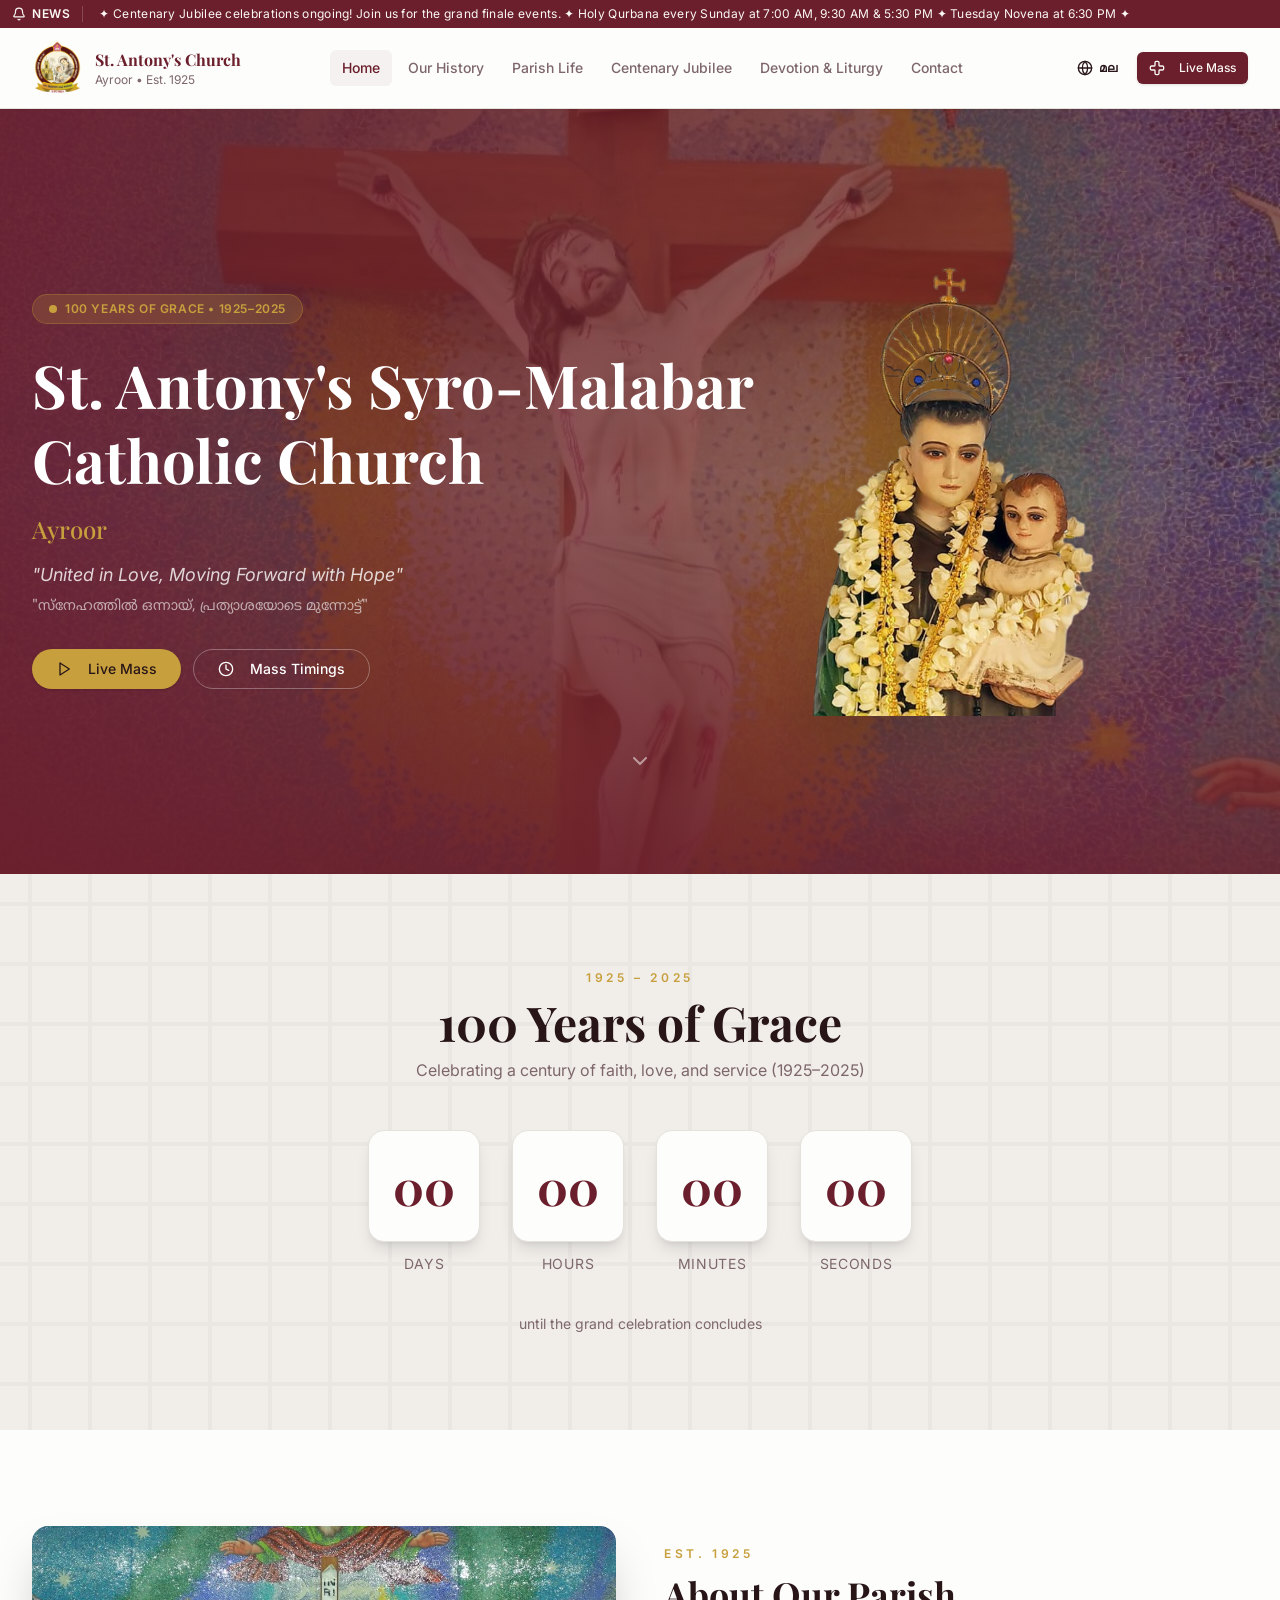
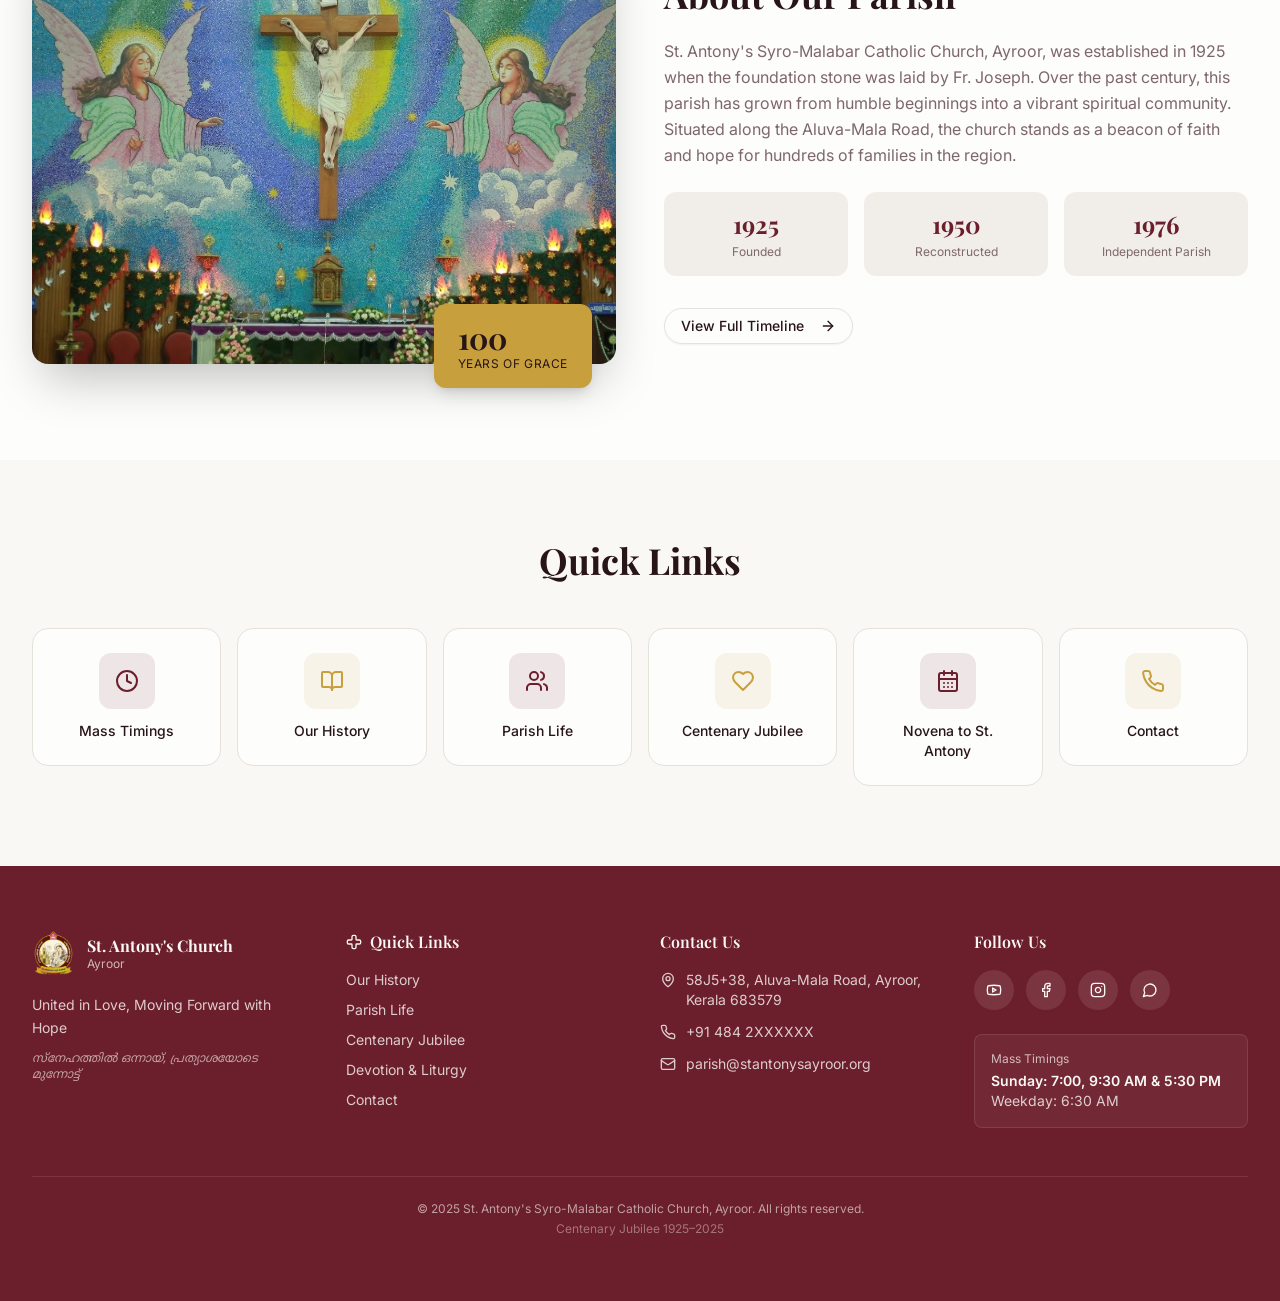
==== index.html @ 8bec9aff "Wrap hero heading as two lines with fluid sizing Forces "St. Antony's Syro-Malabar" / "Catholic Chur" ====
<!DOCTYPE html>
<html lang="en">
<head>
<meta charset="UTF-8">
<meta name="viewport" content="width=device-width, initial-scale=1.0">
<title>Home | St. Antony's Church Ayroor</title>
<meta name="description" content="St. Antony's Syro-Malabar Catholic Church, Ayroor — Celebrating 100 Years of Grace, 1925-2025.">
<link rel="icon" type="image/png" href="assets/images/logo.png">
<link rel="stylesheet" href="assets/site.css">
</head>
<body class="min-h-screen flex flex-col">
<div class="bg-primary text-primary-foreground py-1.5 overflow-hidden relative"><div class="flex items-center"><div class="flex-shrink-0 px-3 flex items-center gap-1.5 border-r border-primary-foreground/20 z-10 bg-primary"><svg xmlns="http://www.w3.org/2000/svg" width="24" height="24" viewBox="0 0 24 24" fill="none" stroke="currentColor" stroke-width="2" stroke-linecap="round" stroke-linejoin="round" class="lucide lucide-bell w-3.5 h-3.5"><path d="M10.268 21a2 2 0 0 0 3.464 0"></path><path d="M3.262 15.326A1 1 0 0 0 4 17h16a1 1 0 0 0 .74-1.673C19.41 13.956 18 12.499 18 8A6 6 0 0 0 6 8c0 4.499-1.411 5.956-2.738 7.326"></path></svg><span class="text-xs font-body font-semibold uppercase tracking-wider hidden sm:inline">News</span></div><div class="overflow-hidden flex-1"><p class="animate-ticker whitespace-nowrap text-xs font-body tracking-wide pl-4">&#10022; Centenary Jubilee celebrations ongoing! Join us for the grand finale events. &#10022; Holy Qurbana every Sunday at 7:00 AM, 9:30 AM &amp; 5:30 PM &#10022; Tuesday Novena at 6:30 PM &#10022;</p></div></div></div><nav class="bg-card/95 backdrop-blur-md shadow-sm sticky top-0 z-50 border-b border-border"><div class="max-w-7xl mx-auto px-4 sm:px-6 lg:px-8"><div class="flex items-center justify-between h-16 md:h-20"><a class="flex items-center gap-3 flex-shrink-0" href="index.html"><img src="assets/images/logo.png" alt="Church Logo" class="h-10 md:h-14 w-auto"><div class="hidden sm:block"><p class="font-heading text-sm md:text-base font-bold text-primary leading-tight">St. Antony's Church</p><p class="text-[10px] md:text-xs text-muted-foreground font-body">Ayroor &bull; Est. 1925</p></div></a><div class="hidden lg:flex items-center gap-1"><a class="px-3 py-2 text-sm font-body font-medium rounded-md transition-colors text-primary bg-primary/5" href="index.html">Home</a><a class="px-3 py-2 text-sm font-body font-medium rounded-md transition-colors text-muted-foreground hover:text-primary hover:bg-primary/5" href="history.html">Our History</a><a class="px-3 py-2 text-sm font-body font-medium rounded-md transition-colors text-muted-foreground hover:text-primary hover:bg-primary/5" href="parish-life.html">Parish Life</a><a class="px-3 py-2 text-sm font-body font-medium rounded-md transition-colors text-muted-foreground hover:text-primary hover:bg-primary/5" href="jubilee.html">Centenary Jubilee</a><a class="px-3 py-2 text-sm font-body font-medium rounded-md transition-colors text-muted-foreground hover:text-primary hover:bg-primary/5" href="devotion.html">Devotion &amp; Liturgy</a><a class="px-3 py-2 text-sm font-body font-medium rounded-md transition-colors text-muted-foreground hover:text-primary hover:bg-primary/5" href="contact.html">Contact</a></div><div class="flex items-center gap-2"><button onclick="toggleLanguage(this)" class="inline-flex items-center justify-center whitespace-nowrap transition-colors focus-visible:outline-none focus-visible:ring-1 focus-visible:ring-ring disabled:pointer-events-none disabled:opacity-50 [&_svg]:pointer-events-none [&_svg]:size-4 [&_svg]:shrink-0 hover:bg-accent hover:text-accent-foreground h-8 rounded-md px-3 text-xs font-body font-semibold gap-1.5"><svg xmlns="http://www.w3.org/2000/svg" width="24" height="24" viewBox="0 0 24 24" fill="none" stroke="currentColor" stroke-width="2" stroke-linecap="round" stroke-linejoin="round" class="lucide lucide-globe w-4 h-4"><circle cx="12" cy="12" r="10"></circle><path d="M12 2a14.5 14.5 0 0 0 0 20 14.5 14.5 0 0 0 0-20"></path><path d="M2 12h20"></path></svg>മല</button><a class="items-center justify-center gap-2 whitespace-nowrap font-medium transition-colors focus-visible:outline-none focus-visible:ring-1 focus-visible:ring-ring disabled:pointer-events-none disabled:opacity-50 [&_svg]:pointer-events-none [&_svg]:size-4 [&_svg]:shrink-0 text-primary-foreground shadow h-8 rounded-md px-3 hidden md:flex font-body text-xs bg-primary hover:bg-primary/90" href="devotion.html"><svg xmlns="http://www.w3.org/2000/svg" width="24" height="24" viewBox="0 0 24 24" fill="none" stroke="currentColor" stroke-width="2" stroke-linecap="round" stroke-linejoin="round" class="lucide lucide-cross w-3.5 h-3.5 mr-1.5"><path d="M4 9a2 2 0 0 0-2 2v2a2 2 0 0 0 2 2h4a1 1 0 0 1 1 1v4a2 2 0 0 0 2 2h2a2 2 0 0 0 2-2v-4a1 1 0 0 1 1-1h4a2 2 0 0 0 2-2v-2a2 2 0 0 0-2-2h-4a1 1 0 0 1-1-1V4a2 2 0 0 0-2-2h-2a2 2 0 0 0-2 2v4a1 1 0 0 1-1 1z"></path></svg>Live Mass</a><button onclick="toggleMobileMenu()" class="lg:hidden p-2 text-foreground"><svg xmlns="http://www.w3.org/2000/svg" width="24" height="24" viewBox="0 0 24 24" fill="none" stroke="currentColor" stroke-width="2" stroke-linecap="round" stroke-linejoin="round" class="lucide lucide-menu w-5 h-5"><line x1="4" x2="20" y1="12" y2="12"></line><line x1="4" x2="20" y1="6" y2="6"></line><line x1="4" x2="20" y1="18" y2="18"></line></svg></button></div></div><div id="mobile-menu" class="hidden lg:hidden pb-4"><a class="block px-4 py-3 text-sm font-body font-medium rounded-md text-primary bg-primary/5" href="index.html">Home</a><a class="block px-4 py-3 text-sm font-body font-medium rounded-md text-muted-foreground hover:text-primary hover:bg-primary/5" href="history.html">Our History</a><a class="block px-4 py-3 text-sm font-body font-medium rounded-md text-muted-foreground hover:text-primary hover:bg-primary/5" href="parish-life.html">Parish Life</a><a class="block px-4 py-3 text-sm font-body font-medium rounded-md text-muted-foreground hover:text-primary hover:bg-primary/5" href="jubilee.html">Centenary Jubilee</a><a class="block px-4 py-3 text-sm font-body font-medium rounded-md text-muted-foreground hover:text-primary hover:bg-primary/5" href="devotion.html">Devotion & Liturgy</a><a class="block px-4 py-3 text-sm font-body font-medium rounded-md text-muted-foreground hover:text-primary hover:bg-primary/5" href="contact.html">Contact</a></div></div></nav>
<main class="flex-1">
<div><section class="relative min-h-[85vh] flex items-center overflow-hidden"><div class="absolute inset-0"><img src="assets/images/hero-church.jpg" alt="St. Antony's Church, Ayroor" class="w-full h-full object-cover"><div class="absolute inset-0 bg-gradient-to-r from-primary/90 via-primary/70 to-primary/40"></div><div class="absolute inset-0 bg-gradient-to-t from-primary/80 via-transparent to-primary/30"></div></div><div class="relative z-10 max-w-7xl mx-auto px-4 sm:px-6 lg:px-8 py-20 w-full"><div class="grid grid-cols-1 lg:grid-cols-2 gap-10 items-center"><div><div class="inline-flex items-center gap-2 bg-secondary/20 backdrop-blur-sm border border-secondary/30 rounded-full px-4 py-1.5 mb-6"><span class="w-2 h-2 bg-secondary rounded-full animate-pulse"></span><span class="text-xs font-body font-semibold text-secondary tracking-wider uppercase">100 Years of Grace &bull; 1925&ndash;2025</span></div><h1 class="font-heading font-bold text-white leading-tight mb-4" style="font-size: clamp(1.5rem, 1rem + 3.4vw, 3.75rem);"><span class="block whitespace-nowrap">St. Antony's Syro-Malabar</span><span class="block">Catholic Church</span></h1><p class="font-heading text-xl sm:text-2xl text-secondary font-medium mb-2">Ayroor</p><p class="font-body text-white/80 text-lg italic mt-4 mb-2">"United in Love, Moving Forward with Hope"</p><p class="font-malayalam text-white/60 text-sm mb-8">"സ്നേഹത്തിൽ ഒന്നായ്, പ്രത്യാശയോടെ മുന്നോട്ട്"</p><div class="flex flex-wrap gap-3"><a class="inline-flex items-center justify-center gap-2 whitespace-nowrap text-sm font-medium transition-colors focus-visible:outline-none focus-visible:ring-1 focus-visible:ring-ring disabled:pointer-events-none disabled:opacity-50 [&_svg]:pointer-events-none [&_svg]:size-4 [&_svg]:shrink-0 shadow h-10 font-body bg-secondary text-secondary-foreground hover:bg-secondary/90 rounded-full px-6" href="devotion.html"><svg xmlns="http://www.w3.org/2000/svg" width="24" height="24" viewBox="0 0 24 24" fill="none" stroke="currentColor" stroke-width="2" stroke-linecap="round" stroke-linejoin="round" class="lucide lucide-play w-4 h-4 mr-2"><polygon points="6 3 20 12 6 21 6 3"></polygon></svg>Live Mass</a><a class="inline-flex items-center justify-center gap-2 whitespace-nowrap text-sm font-medium transition-colors focus-visible:outline-none focus-visible:ring-1 focus-visible:ring-ring disabled:pointer-events-none disabled:opacity-50 [&_svg]:pointer-events-none [&_svg]:size-4 [&_svg]:shrink-0 border bg-transparent shadow-sm hover:text-accent-foreground h-10 font-body border-white/30 text-white hover:bg-white/10 rounded-full px-6" href="devotion.html"><svg xmlns="http://www.w3.org/2000/svg" width="24" height="24" viewBox="0 0 24 24" fill="none" stroke="currentColor" stroke-width="2" stroke-linecap="round" stroke-linejoin="round" class="lucide lucide-clock w-4 h-4 mr-2"><circle cx="12" cy="12" r="10"></circle><polyline points="12 6 12 12 16 14"></polyline></svg>Mass Timings</a></div></div><div class="hidden lg:flex justify-center"><div class="relative"><div class="absolute inset-0 bg-gradient-to-t from-secondary/20 to-transparent rounded-full blur-3xl scale-110"></div><img src="assets/images/st-antony.png" alt="St. Antony of Padua" class="relative h-[450px] w-auto object-contain drop-shadow-2xl"></div></div></div><button onclick="scrollToNextSection()" class="absolute bottom-6 left-1/2 -translate-x-1/2 z-10 animate-bounce"><svg xmlns="http://www.w3.org/2000/svg" width="24" height="24" viewBox="0 0 24 24" fill="none" stroke="currentColor" stroke-width="2" stroke-linecap="round" stroke-linejoin="round" class="lucide lucide-chevron-down w-6 h-6 text-white/50"><path d="m6 9 6 6 6-6"></path></svg></button></div></section><section class="py-16 md:py-24 bg-muted relative overflow-hidden"><div class="absolute inset-0 opacity-[0.03]" style="background-image: url(&quot;data:image/svg+xml,%3Csvg width=\'60\' height=\'60\' viewBox=\'0 0 60 60\' xmlns=\'http://www.w3.org/2000/svg\'%3E%3Cpath d=\'M28 0h4v60h-4zM0 28h60v4H0z\' fill=\'%23000\' fill-opacity=\'1\'/%3E%3C/svg%3E&quot;); background-size: 60px 60px;"></div><div class="max-w-7xl mx-auto px-4 sm:px-6 lg:px-8 relative z-10 text-center"><div><p class="font-body text-xs tracking-[0.3em] uppercase text-secondary font-semibold mb-3">1925 &ndash; 2025</p><h2 class="font-heading text-3xl md:text-5xl font-bold text-foreground mb-3">100 Years of Grace</h2><p class="font-body text-muted-foreground max-w-xl mx-auto mb-12">Celebrating a century of faith, love, and service (1925&ndash;2025)</p></div><div class="flex justify-center gap-4 md:gap-8"><div class="text-center"><div class="w-20 h-20 md:w-28 md:h-28 bg-card rounded-2xl shadow-lg border border-border flex items-center justify-center mb-3"><span id="cd-days" class="font-heading text-3xl md:text-5xl font-bold text-primary">00</span></div><p class="font-body text-xs md:text-sm text-muted-foreground uppercase tracking-wider">Days</p></div><div class="text-center"><div class="w-20 h-20 md:w-28 md:h-28 bg-card rounded-2xl shadow-lg border border-border flex items-center justify-center mb-3"><span id="cd-hours" class="font-heading text-3xl md:text-5xl font-bold text-primary">00</span></div><p class="font-body text-xs md:text-sm text-muted-foreground uppercase tracking-wider">Hours</p></div><div class="text-center"><div class="w-20 h-20 md:w-28 md:h-28 bg-card rounded-2xl shadow-lg border border-border flex items-center justify-center mb-3"><span id="cd-mins" class="font-heading text-3xl md:text-5xl font-bold text-primary">00</span></div><p class="font-body text-xs md:text-sm text-muted-foreground uppercase tracking-wider">Minutes</p></div><div class="text-center"><div class="w-20 h-20 md:w-28 md:h-28 bg-card rounded-2xl shadow-lg border border-border flex items-center justify-center mb-3"><span id="cd-secs" class="font-heading text-3xl md:text-5xl font-bold text-primary">00</span></div><p class="font-body text-xs md:text-sm text-muted-foreground uppercase tracking-wider">Seconds</p></div></div><p class="font-body text-sm text-muted-foreground mt-10">until the grand celebration concludes</p></div></section><section class="py-16 md:py-24 bg-card"><div class="max-w-7xl mx-auto px-4 sm:px-6 lg:px-8"><div class="grid grid-cols-1 lg:grid-cols-2 gap-12 items-center"><div class="relative"><div class="aspect-[4/3] rounded-2xl overflow-hidden shadow-2xl"><img src="assets/images/altar.jpg" alt="The Altar at St. Antony's Church" class="w-full h-full object-cover"></div><div class="absolute -bottom-6 -right-4 md:right-6 bg-secondary text-secondary-foreground px-6 py-4 rounded-xl shadow-lg"><p class="font-heading text-3xl font-bold">100</p><p class="font-body text-xs uppercase tracking-wider">Years of Grace</p></div></div><div><p class="font-body text-xs tracking-[0.3em] uppercase text-secondary font-semibold mb-3">Est. 1925</p><h2 class="font-heading text-3xl md:text-4xl font-bold text-foreground mb-6">About Our Parish</h2><p class="font-body text-muted-foreground leading-relaxed mb-6">St. Antony's Syro-Malabar Catholic Church, Ayroor, was established in 1925 when the foundation stone was laid by Fr. Joseph. Over the past century, this parish has grown from humble beginnings into a vibrant spiritual community. Situated along the Aluva-Mala Road, the church stands as a beacon of faith and hope for hundreds of families in the region.</p><div class="grid grid-cols-3 gap-4 mb-8"><div class="text-center p-4 bg-muted rounded-xl"><p class="font-heading text-2xl font-bold text-primary">1925</p><p class="font-body text-xs text-muted-foreground mt-1">Founded</p></div><div class="text-center p-4 bg-muted rounded-xl"><p class="font-heading text-2xl font-bold text-primary">1950</p><p class="font-body text-xs text-muted-foreground mt-1">Reconstructed</p></div><div class="text-center p-4 bg-muted rounded-xl"><p class="font-heading text-2xl font-bold text-primary">1976</p><p class="font-body text-xs text-muted-foreground mt-1">Independent Parish</p></div></div><a class="inline-flex items-center justify-center gap-2 whitespace-nowrap text-sm font-medium transition-colors focus-visible:outline-none focus-visible:ring-1 focus-visible:ring-ring disabled:pointer-events-none disabled:opacity-50 [&_svg]:pointer-events-none [&_svg]:size-4 [&_svg]:shrink-0 border border-input bg-transparent shadow-sm hover:bg-accent hover:text-accent-foreground h-9 px-4 py-2 font-body rounded-full" href="history.html">View Full Timeline<svg xmlns="http://www.w3.org/2000/svg" width="24" height="24" viewBox="0 0 24 24" fill="none" stroke="currentColor" stroke-width="2" stroke-linecap="round" stroke-linejoin="round" class="lucide lucide-arrow-right w-4 h-4 ml-2"><path d="M5 12h14"></path><path d="m12 5 7 7-7 7"></path></svg></a></div></div></div></section><section class="py-16 md:py-20 bg-background"><div class="max-w-7xl mx-auto px-4 sm:px-6 lg:px-8"><div class="text-center mb-12"><h2 class="font-heading text-3xl md:text-4xl font-bold text-foreground">Quick Links</h2></div><div class="grid grid-cols-2 md:grid-cols-3 lg:grid-cols-6 gap-4"><div><a class="flex flex-col items-center gap-3 p-6 bg-card rounded-2xl border border-border hover:shadow-lg hover:border-secondary/30 transition-all duration-300 group" href="devotion.html"><div class="w-14 h-14 rounded-xl bg-primary/10 text-primary flex items-center justify-center group-hover:scale-110 transition-transform"><svg xmlns="http://www.w3.org/2000/svg" width="24" height="24" viewBox="0 0 24 24" fill="none" stroke="currentColor" stroke-width="2" stroke-linecap="round" stroke-linejoin="round" class="lucide lucide-clock w-6 h-6"><circle cx="12" cy="12" r="10"></circle><polyline points="12 6 12 12 16 14"></polyline></svg></div><p class="font-body text-sm font-medium text-foreground text-center">Mass Timings</p></a></div><div><a class="flex flex-col items-center gap-3 p-6 bg-card rounded-2xl border border-border hover:shadow-lg hover:border-secondary/30 transition-all duration-300 group" href="history.html"><div class="w-14 h-14 rounded-xl bg-secondary/10 text-secondary flex items-center justify-center group-hover:scale-110 transition-transform"><svg xmlns="http://www.w3.org/2000/svg" width="24" height="24" viewBox="0 0 24 24" fill="none" stroke="currentColor" stroke-width="2" stroke-linecap="round" stroke-linejoin="round" class="lucide lucide-book-open w-6 h-6"><path d="M12 7v14"></path><path d="M3 18a1 1 0 0 1-1-1V4a1 1 0 0 1 1-1h5a4 4 0 0 1 4 4 4 4 0 0 1 4-4h5a1 1 0 0 1 1 1v13a1 1 0 0 1-1 1h-6a3 3 0 0 0-3 3 3 3 0 0 0-3-3z"></path></svg></div><p class="font-body text-sm font-medium text-foreground text-center">Our History</p></a></div><div><a class="flex flex-col items-center gap-3 p-6 bg-card rounded-2xl border border-border hover:shadow-lg hover:border-secondary/30 transition-all duration-300 group" href="parish-life.html"><div class="w-14 h-14 rounded-xl bg-primary/10 text-primary flex items-center justify-center group-hover:scale-110 transition-transform"><svg xmlns="http://www.w3.org/2000/svg" width="24" height="24" viewBox="0 0 24 24" fill="none" stroke="currentColor" stroke-width="2" stroke-linecap="round" stroke-linejoin="round" class="lucide lucide-users w-6 h-6"><path d="M16 21v-2a4 4 0 0 0-4-4H6a4 4 0 0 0-4 4v2"></path><circle cx="9" cy="7" r="4"></circle><path d="M22 21v-2a4 4 0 0 0-3-3.87"></path><path d="M16 3.13a4 4 0 0 1 0 7.75"></path></svg></div><p class="font-body text-sm font-medium text-foreground text-center">Parish Life</p></a></div><div><a class="flex flex-col items-center gap-3 p-6 bg-card rounded-2xl border border-border hover:shadow-lg hover:border-secondary/30 transition-all duration-300 group" href="jubilee.html"><div class="w-14 h-14 rounded-xl bg-secondary/10 text-secondary flex items-center justify-center group-hover:scale-110 transition-transform"><svg xmlns="http://www.w3.org/2000/svg" width="24" height="24" viewBox="0 0 24 24" fill="none" stroke="currentColor" stroke-width="2" stroke-linecap="round" stroke-linejoin="round" class="lucide lucide-heart w-6 h-6"><path d="M19 14c1.49-1.46 3-3.21 3-5.5A5.5 5.5 0 0 0 16.5 3c-1.76 0-3 .5-4.5 2-1.5-1.5-2.74-2-4.5-2A5.5 5.5 0 0 0 2 8.5c0 2.3 1.5 4.05 3 5.5l7 7Z"></path></svg></div><p class="font-body text-sm font-medium text-foreground text-center">Centenary Jubilee</p></a></div><div><a class="flex flex-col items-center gap-3 p-6 bg-card rounded-2xl border border-border hover:shadow-lg hover:border-secondary/30 transition-all duration-300 group" href="devotion.html"><div class="w-14 h-14 rounded-xl bg-primary/10 text-primary flex items-center justify-center group-hover:scale-110 transition-transform"><svg xmlns="http://www.w3.org/2000/svg" width="24" height="24" viewBox="0 0 24 24" fill="none" stroke="currentColor" stroke-width="2" stroke-linecap="round" stroke-linejoin="round" class="lucide lucide-calendar-days w-6 h-6"><path d="M8 2v4"></path><path d="M16 2v4"></path><rect width="18" height="18" x="3" y="4" rx="2"></rect><path d="M3 10h18"></path><path d="M8 14h.01"></path><path d="M12 14h.01"></path><path d="M16 14h.01"></path><path d="M8 18h.01"></path><path d="M12 18h.01"></path><path d="M16 18h.01"></path></svg></div><p class="font-body text-sm font-medium text-foreground text-center">Novena to St. Antony</p></a></div><div><a class="flex flex-col items-center gap-3 p-6 bg-card rounded-2xl border border-border hover:shadow-lg hover:border-secondary/30 transition-all duration-300 group" href="contact.html"><div class="w-14 h-14 rounded-xl bg-secondary/10 text-secondary flex items-center justify-center group-hover:scale-110 transition-transform"><svg xmlns="http://www.w3.org/2000/svg" width="24" height="24" viewBox="0 0 24 24" fill="none" stroke="currentColor" stroke-width="2" stroke-linecap="round" stroke-linejoin="round" class="lucide lucide-phone w-6 h-6"><path d="M22 16.92v3a2 2 0 0 1-2.18 2 19.79 19.79 0 0 1-8.63-3.07 19.5 19.5 0 0 1-6-6 19.79 19.79 0 0 1-3.07-8.67A2 2 0 0 1 4.11 2h3a2 2 0 0 1 2 1.72 12.84 12.84 0 0 0 .7 2.81 2 2 0 0 1-.45 2.11L8.09 9.91a16 16 0 0 0 6 6l1.27-1.27a2 2 0 0 1 2.11-.45 12.84 12.84 0 0 0 2.81.7A2 2 0 0 1 22 16.92z"></path></svg></div><p class="font-body text-sm font-medium text-foreground text-center">Contact</p></a></div></div></div></section></div>
</main>
<footer class="bg-primary text-primary-foreground"><div class="max-w-7xl mx-auto px-4 sm:px-6 lg:px-8 py-12 md:py-16"><div class="grid grid-cols-1 md:grid-cols-2 lg:grid-cols-4 gap-10"><div class="lg:col-span-1"><div class="flex items-center gap-3 mb-4"><img src="assets/images/logo.png" alt="Church Logo" class="h-12 w-auto brightness-100"><div><p class="font-heading text-base font-bold leading-tight">St. Antony's Church</p><p class="text-xs opacity-70 font-body">Ayroor</p></div></div><p class="text-sm opacity-80 font-body leading-relaxed">United in Love, Moving Forward with Hope</p><p class="text-xs opacity-60 font-body mt-3 italic font-malayalam">സ്നേഹത്തിൽ ഒന്നായ്, പ്രത്യാശയോടെ മുന്നോട്ട്</p></div><div><h3 class="font-heading text-base font-semibold mb-4 flex items-center gap-2"><svg xmlns="http://www.w3.org/2000/svg" width="24" height="24" viewBox="0 0 24 24" fill="none" stroke="currentColor" stroke-width="2" stroke-linecap="round" stroke-linejoin="round" class="lucide lucide-cross w-4 h-4"><path d="M4 9a2 2 0 0 0-2 2v2a2 2 0 0 0 2 2h4a1 1 0 0 1 1 1v4a2 2 0 0 0 2 2h2a2 2 0 0 0 2-2v-4a1 1 0 0 1 1-1h4a2 2 0 0 0 2-2v-2a2 2 0 0 0-2-2h-4a1 1 0 0 1-1-1V4a2 2 0 0 0-2-2h-2a2 2 0 0 0-2 2v4a1 1 0 0 1-1 1z"></path></svg>Quick Links</h3><ul class="space-y-2.5 font-body text-sm"><li><a class="opacity-80 hover:opacity-100 transition-opacity" href="history.html">Our History</a></li><li><a class="opacity-80 hover:opacity-100 transition-opacity" href="parish-life.html">Parish Life</a></li><li><a class="opacity-80 hover:opacity-100 transition-opacity" href="jubilee.html">Centenary Jubilee</a></li><li><a class="opacity-80 hover:opacity-100 transition-opacity" href="devotion.html">Devotion &amp; Liturgy</a></li><li><a class="opacity-80 hover:opacity-100 transition-opacity" href="contact.html">Contact</a></li></ul></div><div><h3 class="font-heading text-base font-semibold mb-4">Contact Us</h3><ul class="space-y-3 font-body text-sm"><li class="flex items-start gap-2.5"><svg xmlns="http://www.w3.org/2000/svg" width="24" height="24" viewBox="0 0 24 24" fill="none" stroke="currentColor" stroke-width="2" stroke-linecap="round" stroke-linejoin="round" class="lucide lucide-map-pin w-4 h-4 mt-0.5 flex-shrink-0 opacity-80"><path d="M20 10c0 4.993-5.539 10.193-7.399 11.799a1 1 0 0 1-1.202 0C9.539 20.193 4 14.993 4 10a8 8 0 0 1 16 0"></path><circle cx="12" cy="10" r="3"></circle></svg><span class="opacity-80">58J5+38, Aluva-Mala Road, Ayroor, Kerala 683579</span></li><li class="flex items-center gap-2.5"><svg xmlns="http://www.w3.org/2000/svg" width="24" height="24" viewBox="0 0 24 24" fill="none" stroke="currentColor" stroke-width="2" stroke-linecap="round" stroke-linejoin="round" class="lucide lucide-phone w-4 h-4 flex-shrink-0 opacity-80"><path d="M22 16.92v3a2 2 0 0 1-2.18 2 19.79 19.79 0 0 1-8.63-3.07 19.5 19.5 0 0 1-6-6 19.79 19.79 0 0 1-3.07-8.67A2 2 0 0 1 4.11 2h3a2 2 0 0 1 2 1.72 12.84 12.84 0 0 0 .7 2.81 2 2 0 0 1-.45 2.11L8.09 9.91a16 16 0 0 0 6 6l1.27-1.27a2 2 0 0 1 2.11-.45 12.84 12.84 0 0 0 2.81.7A2 2 0 0 1 22 16.92z"></path></svg><span class="opacity-80">+91 484 2XXXXXX</span></li><li class="flex items-center gap-2.5"><svg xmlns="http://www.w3.org/2000/svg" width="24" height="24" viewBox="0 0 24 24" fill="none" stroke="currentColor" stroke-width="2" stroke-linecap="round" stroke-linejoin="round" class="lucide lucide-mail w-4 h-4 flex-shrink-0 opacity-80"><rect width="20" height="16" x="2" y="4" rx="2"></rect><path d="m22 7-8.97 5.7a1.94 1.94 0 0 1-2.06 0L2 7"></path></svg><span class="opacity-80">parish@stantonysayroor.org</span></li></ul></div><div><h3 class="font-heading text-base font-semibold mb-4">Follow Us</h3><div class="flex gap-3"><a href="https://www.youtube.com/@stantonyschurchayroor" target="_blank" rel="noopener noreferrer" class="w-10 h-10 rounded-full bg-primary-foreground/10 flex items-center justify-center hover:bg-primary-foreground/20 transition-colors"><svg xmlns="http://www.w3.org/2000/svg" width="24" height="24" viewBox="0 0 24 24" fill="none" stroke="currentColor" stroke-width="2" stroke-linecap="round" stroke-linejoin="round" class="lucide lucide-youtube w-4 h-4"><path d="M2.5 17a24.12 24.12 0 0 1 0-10 2 2 0 0 1 1.4-1.4 49.56 49.56 0 0 1 16.2 0A2 2 0 0 1 21.5 7a24.12 24.12 0 0 1 0 10 2 2 0 0 1-1.4 1.4 49.55 49.55 0 0 1-16.2 0A2 2 0 0 1 2.5 17"></path><path d="m10 15 5-3-5-3z"></path></svg></a><a href="https://www.facebook.com/stantonyschurchayroor/" target="_blank" rel="noopener noreferrer" class="w-10 h-10 rounded-full bg-primary-foreground/10 flex items-center justify-center hover:bg-primary-foreground/20 transition-colors"><svg xmlns="http://www.w3.org/2000/svg" width="24" height="24" viewBox="0 0 24 24" fill="none" stroke="currentColor" stroke-width="2" stroke-linecap="round" stroke-linejoin="round" class="lucide lucide-facebook w-4 h-4"><path d="M18 2h-3a5 5 0 0 0-5 5v3H7v4h3v8h4v-8h3l1-4h-4V7a1 1 0 0 1 1-1h3z"></path></svg></a><a href="https://www.instagram.com/stantonyschurchayroor/" target="_blank" rel="noopener noreferrer" class="w-10 h-10 rounded-full bg-primary-foreground/10 flex items-center justify-center hover:bg-primary-foreground/20 transition-colors"><svg xmlns="http://www.w3.org/2000/svg" width="24" height="24" viewBox="0 0 24 24" fill="none" stroke="currentColor" stroke-width="2" stroke-linecap="round" stroke-linejoin="round" class="lucide lucide-instagram w-4 h-4"><rect width="20" height="20" x="2" y="2" rx="5" ry="5"></rect><path d="M16 11.37A4 4 0 1 1 12.63 8 4 4 0 0 1 16 11.37z"></path><line x1="17.5" x2="17.51" y1="6.5" y2="6.5"></line></svg></a><a href="https://www.whatsapp.com/channel/0029VaAH7XgEwEjxKJOsho42" target="_blank" rel="noopener noreferrer" class="w-10 h-10 rounded-full bg-primary-foreground/10 flex items-center justify-center hover:bg-primary-foreground/20 transition-colors"><svg xmlns="http://www.w3.org/2000/svg" width="24" height="24" viewBox="0 0 24 24" fill="none" stroke="currentColor" stroke-width="2" stroke-linecap="round" stroke-linejoin="round" class="lucide lucide-message-circle w-4 h-4"><path d="M7.9 20A9 9 0 1 0 4 16.1L2 22Z"></path></svg></a></div><div class="mt-6 p-4 rounded-lg bg-primary-foreground/5 border border-primary-foreground/10"><p class="text-xs font-body opacity-70 mb-1">Mass Timings</p><p class="text-sm font-body font-semibold">Sunday: 7:00, 9:30 AM &amp; 5:30 PM</p><p class="text-sm font-body opacity-80">Weekday: 6:30 AM</p></div></div></div><div class="mt-12 pt-6 border-t border-primary-foreground/10 text-center"><p class="text-xs font-body opacity-60">&copy; 2025 St. Antony's Syro-Malabar Catholic Church, Ayroor. All rights reserved.</p><p class="text-xs font-body opacity-40 mt-1">Centenary Jubilee 1925&ndash;2025</p></div></div></footer>
<script src="assets/common.js"></script>
</body>
</html>
---- assets/site.css ----
@import"https://fonts.googleapis.com/css2?family=Playfair+Display:ital,wght@0,400;0,500;0,600;0,700;0,800;1,400;1,500&family=Inter:wght@300;400;500;600;700&family=Noto+Sans+Malayalam:wght@300;400;500;600;700&display=swap";*,:before,:after{--tw-border-spacing-x: 0;--tw-border-spacing-y: 0;--tw-translate-x: 0;--tw-translate-y: 0;--tw-rotate: 0;--tw-skew-x: 0;--tw-skew-y: 0;--tw-scale-x: 1;--tw-scale-y: 1;--tw-pan-x: ;--tw-pan-y: ;--tw-pinch-zoom: ;--tw-scroll-snap-strictness: proximity;--tw-gradient-from-position: ;--tw-gradient-via-position: ;--tw-gradient-to-position: ;--tw-ordinal: ;--tw-slashed-zero: ;--tw-numeric-figure: ;--tw-numeric-spacing: ;--tw-numeric-fraction: ;--tw-ring-inset: ;--tw-ring-offset-width: 0px;--tw-ring-offset-color: #fff;--tw-ring-color: rgb(59 130 246 / .5);--tw-ring-offset-shadow: 0 0 #0000;--tw-ring-shadow: 0 0 #0000;--tw-shadow: 0 0 #0000;--tw-shadow-colored: 0 0 #0000;--tw-blur: ;--tw-brightness: ;--tw-contrast: ;--tw-grayscale: ;--tw-hue-rotate: ;--tw-invert: ;--tw-saturate: ;--tw-sepia: ;--tw-drop-shadow: ;--tw-backdrop-blur: ;--tw-backdrop-brightness: ;--tw-backdrop-contrast: ;--tw-backdrop-grayscale: ;--tw-backdrop-hue-rotate: ;--tw-backdrop-invert: ;--tw-backdrop-opacity: ;--tw-backdrop-saturate: ;--tw-backdrop-sepia: ;--tw-contain-size: ;--tw-contain-layout: ;--tw-contain-paint: ;--tw-contain-style: }::backdrop{--tw-border-spacing-x: 0;--tw-border-spacing-y: 0;--tw-translate-x: 0;--tw-translate-y: 0;--tw-rotate: 0;--tw-skew-x: 0;--tw-skew-y: 0;--tw-scale-x: 1;--tw-scale-y: 1;--tw-pan-x: ;--tw-pan-y: ;--tw-pinch-zoom: ;--tw-scroll-snap-strictness: proximity;--tw-gradient-from-position: ;--tw-gradient-via-position: ;--tw-gradient-to-position: ;--tw-ordinal: ;--tw-slashed-zero: ;--tw-numeric-figure: ;--tw-numeric-spacing: ;--tw-numeric-fraction: ;--tw-ring-inset: ;--tw-ring-offset-width: 0px;--tw-ring-offset-color: #fff;--tw-ring-color: rgb(59 130 246 / .5);--tw-ring-offset-shadow: 0 0 #0000;--tw-ring-shadow: 0 0 #0000;--tw-shadow: 0 0 #0000;--tw-shadow-colored: 0 0 #0000;--tw-blur: ;--tw-brightness: ;--tw-contrast: ;--tw-grayscale: ;--tw-hue-rotate: ;--tw-invert: ;--tw-saturate: ;--tw-sepia: ;--tw-drop-shadow: ;--tw-backdrop-blur: ;--tw-backdrop-brightness: ;--tw-backdrop-contrast: ;--tw-backdrop-grayscale: ;--tw-backdrop-hue-rotate: ;--tw-backdrop-invert: ;--tw-backdrop-opacity: ;--tw-backdrop-saturate: ;--tw-backdrop-sepia: ;--tw-contain-size: ;--tw-contain-layout: ;--tw-contain-paint: ;--tw-contain-style: }*,:before,:after{box-sizing:border-box;border-width:0;border-style:solid;border-color:#e5e7eb}:before,:after{--tw-content: ""}html,:host{line-height:1.5;-webkit-text-size-adjust:100%;-moz-tab-size:4;-o-tab-size:4;tab-size:4;font-family:ui-sans-serif,system-ui,sans-serif,"Apple Color Emoji","Segoe UI Emoji",Segoe UI Symbol,"Noto Color Emoji";font-feature-settings:normal;font-variation-settings:normal;-webkit-tap-highlight-color:transparent}body{margin:0;line-height:inherit}hr{height:0;color:inherit;border-top-width:1px}abbr:where([title]){-webkit-text-decoration:underline dotted;text-decoration:underline dotted}h1,h2,h3,h4,h5,h6{font-size:inherit;font-weight:inherit}a{color:inherit;text-decoration:inherit}b,strong{font-weight:bolder}code,kbd,samp,pre{font-family:ui-monospace,SFMono-Regular,Menlo,Monaco,Consolas,Liberation Mono,Courier New,monospace;font-feature-settings:normal;font-variation-settings:normal;font-size:1em}small{font-size:80%}sub,sup{font-size:75%;line-height:0;position:relative;vertical-align:baseline}sub{bottom:-.25em}sup{top:-.5em}table{text-indent:0;border-color:inherit;border-collapse:collapse}button,input,optgroup,select,textarea{font-family:inherit;font-feature-settings:inherit;font-variation-settings:inherit;font-size:100%;font-weight:inherit;line-height:inherit;letter-spacing:inherit;color:inherit;margin:0;padding:0}button,select{text-transform:none}button,input:where([type=button]),input:where([type=reset]),input:where([type=submit]){-webkit-appearance:button;background-color:transparent;background-image:none}:-moz-focusring{outline:auto}:-moz-ui-invalid{box-shadow:none}progress{vertical-align:baseline}::-webkit-inner-spin-button,::-webkit-outer-spin-button{height:auto}[type=search]{-webkit-appearance:textfield;outline-offset:-2px}::-webkit-search-decoration{-webkit-appearance:none}::-webkit-file-upload-button{-webkit-appearance:button;font:inherit}summary{display:list-item}blockquote,dl,dd,h1,h2,h3,h4,h5,h6,hr,figure,p,pre{margin:0}fieldset{margin:0;padding:0}legend{padding:0}ol,ul,menu{list-style:none;margin:0;padding:0}dialog{padding:0}textarea{resize:vertical}input::-moz-placeholder,textarea::-moz-placeholder{opacity:1;color:#9ca3af}input::placeholder,textarea::placeholder{opacity:1;color:#9ca3af}button,[role=button]{cursor:pointer}:disabled{cursor:default}img,svg,video,canvas,audio,iframe,embed,object{display:block;vertical-align:middle}img,video{max-width:100%;height:auto}[hidden]:where(:not([hidden=until-found])){display:none}:root{--font-heading: "Playfair Display", serif;--font-body: "Inter", sans-serif;--font-malayalam: "Noto Sans Malayalam", sans-serif;--background: 40 30% 97%;--foreground: 350 30% 12%;--card: 40 25% 99%;--card-foreground: 350 30% 12%;--popover: 40 25% 99%;--popover-foreground: 350 30% 12%;--primary: 350 56% 27%;--primary-foreground: 40 30% 97%;--secondary: 43 55% 51%;--secondary-foreground: 350 30% 12%;--muted: 40 20% 93%;--muted-foreground: 350 10% 45%;--accent: 43 55% 51%;--accent-foreground: 350 30% 12%;--destructive: 0 84.2% 60.2%;--destructive-foreground: 0 0% 98%;--border: 40 15% 88%;--input: 40 15% 88%;--ring: 350 56% 27%;--chart-1: 350 56% 27%;--chart-2: 43 55% 51%;--chart-3: 40 30% 70%;--chart-4: 350 30% 50%;--chart-5: 43 70% 65%;--radius: .5rem;--sidebar-background: 40 25% 96%;--sidebar-foreground: 350 30% 12%;--sidebar-primary: 350 56% 27%;--sidebar-primary-foreground: 40 30% 97%;--sidebar-accent: 43 55% 51%;--sidebar-accent-foreground: 350 30% 12%;--sidebar-border: 40 15% 88%;--sidebar-ring: 350 56% 27%}.dark{--background: 350 25% 8%;--foreground: 40 20% 95%;--card: 350 25% 10%;--card-foreground: 40 20% 95%;--popover: 350 25% 10%;--popover-foreground: 40 20% 95%;--primary: 43 55% 51%;--primary-foreground: 350 30% 8%;--secondary: 350 40% 25%;--secondary-foreground: 40 20% 95%;--muted: 350 20% 15%;--muted-foreground: 40 10% 60%;--accent: 43 55% 51%;--accent-foreground: 350 30% 8%;--destructive: 0 62.8% 30.6%;--destructive-foreground: 0 0% 98%;--border: 350 15% 18%;--input: 350 15% 18%;--ring: 43 55% 51%;--chart-1: 43 55% 51%;--chart-2: 350 56% 40%;--chart-3: 40 30% 50%;--chart-4: 350 30% 50%;--chart-5: 43 70% 65%;--sidebar-background: 350 25% 10%;--sidebar-foreground: 40 20% 95%;--sidebar-primary: 43 55% 51%;--sidebar-primary-foreground: 350 30% 8%;--sidebar-accent: 350 40% 25%;--sidebar-accent-foreground: 40 20% 95%;--sidebar-border: 350 15% 18%;--sidebar-ring: 43 55% 51%}*{border-color:hsl(var(--border));outline-color:hsl(var(--ring) / .5)}body{background-color:hsl(var(--background));color:hsl(var(--foreground))}.sr-only{position:absolute;width:1px;height:1px;padding:0;margin:-1px;overflow:hidden;clip:rect(0,0,0,0);white-space:nowrap;border-width:0}.pointer-events-none{pointer-events:none}.pointer-events-auto{pointer-events:auto}.visible{visibility:visible}.invisible{visibility:hidden}.fixed{position:fixed}.absolute{position:absolute}.relative{position:relative}.sticky{position:sticky}.inset-0{top:0;right:0;bottom:0;left:0}.inset-x-0{left:0;right:0}.inset-y-0{top:0;bottom:0}.-bottom-12{bottom:-3rem}.-bottom-6{bottom:-1.5rem}.-left-12{left:-3rem}.-right-12{right:-3rem}.-right-4{right:-1rem}.-top-12{top:-3rem}.bottom-0{bottom:0}.bottom-6{bottom:1.5rem}.left-0{left:0}.left-1{left:.25rem}.left-1\/2{left:50%}.left-2{left:.5rem}.left-2\.5{left:.625rem}.left-4{left:1rem}.left-\[50\%\]{left:50%}.right-0{right:0}.right-1{right:.25rem}.right-2{right:.5rem}.right-3{right:.75rem}.right-4{right:1rem}.top-0{top:0}.top-1\.5{top:.375rem}.top-1\/2{top:50%}.top-2{top:.5rem}.top-3\.5{top:.875rem}.top-4{top:1rem}.top-6{top:1.5rem}.top-\[1px\]{top:1px}.top-\[50\%\]{top:50%}.top-\[60\%\]{top:60%}.top-full{top:100%}.z-10{z-index:10}.z-20{z-index:20}.z-50{z-index:50}.z-\[100\]{z-index:100}.z-\[1\]{z-index:1}.-mx-1{margin-left:-.25rem;margin-right:-.25rem}.mx-2{margin-left:.5rem;margin-right:.5rem}.mx-3\.5{margin-left:.875rem;margin-right:.875rem}.mx-auto{margin-left:auto;margin-right:auto}.my-0\.5{margin-top:.125rem;margin-bottom:.125rem}.my-1{margin-top:.25rem;margin-bottom:.25rem}.-ml-4{margin-left:-1rem}.-mt-4{margin-top:-1rem}.mb-0\.5{margin-bottom:.125rem}.mb-1{margin-bottom:.25rem}.mb-10{margin-bottom:2.5rem}.mb-12{margin-bottom:3rem}.mb-16{margin-bottom:4rem}.mb-2{margin-bottom:.5rem}.mb-3{margin-bottom:.75rem}.mb-4{margin-bottom:1rem}.mb-6{margin-bottom:1.5rem}.mb-8{margin-bottom:2rem}.ml-1{margin-left:.25rem}.ml-2{margin-left:.5rem}.ml-auto{margin-left:auto}.mr-1\.5{margin-right:.375rem}.mr-2{margin-right:.5rem}.mt-0\.5{margin-top:.125rem}.mt-1{margin-top:.25rem}.mt-1\.5{margin-top:.375rem}.mt-10{margin-top:2.5rem}.mt-12{margin-top:3rem}.mt-14{margin-top:3.5rem}.mt-2{margin-top:.5rem}.mt-24{margin-top:6rem}.mt-3{margin-top:.75rem}.mt-4{margin-top:1rem}.mt-6{margin-top:1.5rem}.mt-8{margin-top:2rem}.mt-auto{margin-top:auto}.block{display:block}.flex{display:flex}.inline-flex{display:inline-flex}.table{display:table}.grid{display:grid}.hidden{display:none}.aspect-\[4\/3\]{aspect-ratio:4/3}.aspect-square{aspect-ratio:1 / 1}.aspect-video{aspect-ratio:16 / 9}.size-4{width:1rem;height:1rem}.h-0\.5{height:.125rem}.h-1\.5{height:.375rem}.h-10{height:2.5rem}.h-12{height:3rem}.h-14{height:3.5rem}.h-16{height:4rem}.h-2{height:.5rem}.h-2\.5{height:.625rem}.h-20{height:5rem}.h-3{height:.75rem}.h-3\.5{height:.875rem}.h-4{height:1rem}.h-5{height:1.25rem}.h-6{height:1.5rem}.h-64{height:16rem}.h-7{height:1.75rem}.h-8{height:2rem}.h-9{height:2.25rem}.h-\[1px\]{height:1px}.h-\[450px\]{height:450px}.h-\[var\(--radix-navigation-menu-viewport-height\)\]{height:var(--radix-navigation-menu-viewport-height)}.h-\[var\(--radix-select-trigger-height\)\]{height:var(--radix-select-trigger-height)}.h-auto{height:auto}.h-full{height:100%}.h-px{height:1px}.h-svh{height:100svh}.max-h-96{max-height:24rem}.max-h-\[300px\]{max-height:300px}.max-h-screen{max-height:100vh}.min-h-0{min-height:0px}.min-h-\[60px\]{min-height:60px}.min-h-\[85vh\]{min-height:85vh}.min-h-screen{min-height:100vh}.min-h-svh{min-height:100svh}.w-0{width:0px}.w-0\.5{width:.125rem}.w-1{width:.25rem}.w-10{width:2.5rem}.w-12{width:3rem}.w-14{width:3.5rem}.w-16{width:4rem}.w-2{width:.5rem}.w-2\.5{width:.625rem}.w-20{width:5rem}.w-3{width:.75rem}.w-3\.5{width:.875rem}.w-3\/4{width:75%}.w-4{width:1rem}.w-5{width:1.25rem}.w-6{width:1.5rem}.w-64{width:16rem}.w-7{width:1.75rem}.w-72{width:18rem}.w-8{width:2rem}.w-9{width:2.25rem}.w-\[--sidebar-width\]{width:var(--sidebar-width)}.w-\[100px\]{width:100px}.w-\[1px\]{width:1px}.w-auto{width:auto}.w-full{width:100%}.w-max{width:-moz-max-content;width:max-content}.w-px{width:1px}.min-w-0{min-width:0px}.min-w-10{min-width:2.5rem}.min-w-5{min-width:1.25rem}.min-w-8{min-width:2rem}.min-w-9{min-width:2.25rem}.min-w-\[12rem\]{min-width:12rem}.min-w-\[8rem\]{min-width:8rem}.min-w-\[var\(--radix-select-trigger-width\)\]{min-width:var(--radix-select-trigger-width)}.max-w-4xl{max-width:56rem}.max-w-7xl{max-width:80rem}.max-w-\[--skeleton-width\]{max-width:var(--skeleton-width)}.max-w-lg{max-width:32rem}.max-w-max{max-width:-moz-max-content;max-width:max-content}.max-w-md{max-width:28rem}.max-w-xl{max-width:36rem}.flex-1{flex:1 1 0%}.flex-shrink-0,.shrink-0{flex-shrink:0}.grow{flex-grow:1}.grow-0{flex-grow:0}.basis-full{flex-basis:100%}.caption-bottom{caption-side:bottom}.border-collapse{border-collapse:collapse}.-translate-x-1\/2{--tw-translate-x: -50%;transform:translate(var(--tw-translate-x),var(--tw-translate-y)) rotate(var(--tw-rotate)) skew(var(--tw-skew-x)) skewY(var(--tw-skew-y)) scaleX(var(--tw-scale-x)) scaleY(var(--tw-scale-y))}.-translate-x-px{--tw-translate-x: -1px;transform:translate(var(--tw-translate-x),var(--tw-translate-y)) rotate(var(--tw-rotate)) skew(var(--tw-skew-x)) skewY(var(--tw-skew-y)) scaleX(var(--tw-scale-x)) scaleY(var(--tw-scale-y))}.-translate-y-1\/2{--tw-translate-y: -50%;transform:translate(var(--tw-translate-x),var(--tw-translate-y)) rotate(var(--tw-rotate)) skew(var(--tw-skew-x)) skewY(var(--tw-skew-y)) scaleX(var(--tw-scale-x)) scaleY(var(--tw-scale-y))}.translate-x-\[-50\%\]{--tw-translate-x: -50%;transform:translate(var(--tw-translate-x),var(--tw-translate-y)) rotate(var(--tw-rotate)) skew(var(--tw-skew-x)) skewY(var(--tw-skew-y)) scaleX(var(--tw-scale-x)) scaleY(var(--tw-scale-y))}.translate-x-px{--tw-translate-x: 1px;transform:translate(var(--tw-translate-x),var(--tw-translate-y)) rotate(var(--tw-rotate)) skew(var(--tw-skew-x)) skewY(var(--tw-skew-y)) scaleX(var(--tw-scale-x)) scaleY(var(--tw-scale-y))}.translate-y-\[-50\%\]{--tw-translate-y: -50%;transform:translate(var(--tw-translate-x),var(--tw-translate-y)) rotate(var(--tw-rotate)) skew(var(--tw-skew-x)) skewY(var(--tw-skew-y)) scaleX(var(--tw-scale-x)) scaleY(var(--tw-scale-y))}.rotate-45{--tw-rotate: 45deg;transform:translate(var(--tw-translate-x),var(--tw-translate-y)) rotate(var(--tw-rotate)) skew(var(--tw-skew-x)) skewY(var(--tw-skew-y)) scaleX(var(--tw-scale-x)) scaleY(var(--tw-scale-y))}.rotate-90{--tw-rotate: 90deg;transform:translate(var(--tw-translate-x),var(--tw-translate-y)) rotate(var(--tw-rotate)) skew(var(--tw-skew-x)) skewY(var(--tw-skew-y)) scaleX(var(--tw-scale-x)) scaleY(var(--tw-scale-y))}.scale-110{--tw-scale-x: 1.1;--tw-scale-y: 1.1;transform:translate(var(--tw-translate-x),var(--tw-translate-y)) rotate(var(--tw-rotate)) skew(var(--tw-skew-x)) skewY(var(--tw-skew-y)) scaleX(var(--tw-scale-x)) scaleY(var(--tw-scale-y))}.transform{transform:translate(var(--tw-translate-x),var(--tw-translate-y)) rotate(var(--tw-rotate)) skew(var(--tw-skew-x)) skewY(var(--tw-skew-y)) scaleX(var(--tw-scale-x)) scaleY(var(--tw-scale-y))}@keyframes pulse{50%{opacity:.5}}.animate-pulse{animation:pulse 2s cubic-bezier(.4,0,.6,1) infinite}@keyframes spin{to{transform:rotate(360deg)}}.animate-spin{animation:spin 1s linear infinite}.cursor-default{cursor:default}.cursor-pointer{cursor:pointer}.touch-none{touch-action:none}.select-none{-webkit-user-select:none;-moz-user-select:none;user-select:none}.list-inside{list-style-position:inside}.list-disc{list-style-type:disc}.list-none{list-style-type:none}.grid-cols-1{grid-template-columns:repeat(1,minmax(0,1fr))}.grid-cols-2{grid-template-columns:repeat(2,minmax(0,1fr))}.grid-cols-3{grid-template-columns:repeat(3,minmax(0,1fr))}.flex-row{flex-direction:row}.flex-col{flex-direction:column}.flex-col-reverse{flex-direction:column-reverse}.flex-wrap{flex-wrap:wrap}.items-start{align-items:flex-start}.items-end{align-items:flex-end}.items-center{align-items:center}.items-stretch{align-items:stretch}.justify-center{justify-content:center}.justify-between{justify-content:space-between}.gap-1{gap:.25rem}.gap-1\.5{gap:.375rem}.gap-10{gap:2.5rem}.gap-12{gap:3rem}.gap-2{gap:.5rem}.gap-2\.5{gap:.625rem}.gap-3{gap:.75rem}.gap-4{gap:1rem}.gap-6{gap:1.5rem}.gap-8{gap:2rem}.space-x-1>:not([hidden])~:not([hidden]){--tw-space-x-reverse: 0;margin-right:calc(.25rem * var(--tw-space-x-reverse));margin-left:calc(.25rem * calc(1 - var(--tw-space-x-reverse)))}.space-x-3>:not([hidden])~:not([hidden]){--tw-space-x-reverse: 0;margin-right:calc(.75rem * var(--tw-space-x-reverse));margin-left:calc(.75rem * calc(1 - var(--tw-space-x-reverse)))}.space-x-4>:not([hidden])~:not([hidden]){--tw-space-x-reverse: 0;margin-right:calc(1rem * var(--tw-space-x-reverse));margin-left:calc(1rem * calc(1 - var(--tw-space-x-reverse)))}.space-y-1>:not([hidden])~:not([hidden]){--tw-space-y-reverse: 0;margin-top:calc(.25rem * calc(1 - var(--tw-space-y-reverse)));margin-bottom:calc(.25rem * var(--tw-space-y-reverse))}.space-y-1\.5>:not([hidden])~:not([hidden]){--tw-space-y-reverse: 0;margin-top:calc(.375rem * calc(1 - var(--tw-space-y-reverse)));margin-bottom:calc(.375rem * var(--tw-space-y-reverse))}.space-y-2>:not([hidden])~:not([hidden]){--tw-space-y-reverse: 0;margin-top:calc(.5rem * calc(1 - var(--tw-space-y-reverse)));margin-bottom:calc(.5rem * var(--tw-space-y-reverse))}.space-y-2\.5>:not([hidden])~:not([hidden]){--tw-space-y-reverse: 0;margin-top:calc(.625rem * calc(1 - var(--tw-space-y-reverse)));margin-bottom:calc(.625rem * var(--tw-space-y-reverse))}.space-y-3>:not([hidden])~:not([hidden]){--tw-space-y-reverse: 0;margin-top:calc(.75rem * calc(1 - var(--tw-space-y-reverse)));margin-bottom:calc(.75rem * var(--tw-space-y-reverse))}.space-y-4>:not([hidden])~:not([hidden]){--tw-space-y-reverse: 0;margin-top:calc(1rem * calc(1 - var(--tw-space-y-reverse)));margin-bottom:calc(1rem * var(--tw-space-y-reverse))}.space-y-6>:not([hidden])~:not([hidden]){--tw-space-y-reverse: 0;margin-top:calc(1.5rem * calc(1 - var(--tw-space-y-reverse)));margin-bottom:calc(1.5rem * var(--tw-space-y-reverse))}.overflow-auto{overflow:auto}.overflow-hidden{overflow:hidden}.overflow-y-auto{overflow-y:auto}.overflow-x-hidden{overflow-x:hidden}.whitespace-nowrap{white-space:nowrap}.break-words{overflow-wrap:break-word}.rounded-2xl{border-radius:1rem}.rounded-\[2px\]{border-radius:2px}.rounded-\[inherit\]{border-radius:inherit}.rounded-full{border-radius:9999px}.rounded-lg{border-radius:var(--radius)}.rounded-md{border-radius:calc(var(--radius) - 2px)}.rounded-sm{border-radius:calc(var(--radius) - 4px)}.rounded-xl{border-radius:.75rem}.rounded-t-\[10px\]{border-top-left-radius:10px;border-top-right-radius:10px}.rounded-tl-sm{border-top-left-radius:calc(var(--radius) - 4px)}.border{border-width:1px}.border-2{border-width:2px}.border-4{border-width:4px}.border-\[1\.5px\]{border-width:1.5px}.border-y{border-top-width:1px;border-bottom-width:1px}.border-b{border-bottom-width:1px}.border-l{border-left-width:1px}.border-r{border-right-width:1px}.border-t{border-top-width:1px}.border-dashed{border-style:dashed}.border-\[--color-border\]{border-color:var(--color-border)}.border-border{border-color:hsl(var(--border))}.border-border\/50{border-color:hsl(var(--border) / .5)}.border-destructive{border-color:hsl(var(--destructive))}.border-destructive\/50{border-color:hsl(var(--destructive) / .5)}.border-input{border-color:hsl(var(--input))}.border-primary{border-color:hsl(var(--primary))}.border-primary-foreground\/10{border-color:hsl(var(--primary-foreground) / .1)}.border-primary-foreground\/20{border-color:hsl(var(--primary-foreground) / .2)}.border-primary\/50{border-color:hsl(var(--primary) / .5)}.border-secondary\/20{border-color:hsl(var(--secondary) / .2)}.border-secondary\/30{border-color:hsl(var(--secondary) / .3)}.border-sidebar-border{border-color:hsl(var(--sidebar-border))}.border-slate-100{--tw-border-opacity: 1;border-color:rgb(241 245 249 / var(--tw-border-opacity, 1))}.border-slate-200{--tw-border-opacity: 1;border-color:rgb(226 232 240 / var(--tw-border-opacity, 1))}.border-transparent{border-color:transparent}.border-white\/30{border-color:#ffffff4d}.border-l-transparent{border-left-color:transparent}.border-t-primary{border-top-color:hsl(var(--primary))}.border-t-slate-800{--tw-border-opacity: 1;border-top-color:rgb(30 41 59 / var(--tw-border-opacity, 1))}.border-t-transparent{border-top-color:transparent}.bg-\[--color-bg\]{background-color:var(--color-bg)}.bg-accent{background-color:hsl(var(--accent))}.bg-background{background-color:hsl(var(--background))}.bg-black\/80{background-color:#000c}.bg-border{background-color:hsl(var(--border))}.bg-card{background-color:hsl(var(--card))}.bg-card\/95{background-color:hsl(var(--card) / .95)}.bg-destructive{background-color:hsl(var(--destructive))}.bg-destructive\/10{background-color:hsl(var(--destructive) / .1)}.bg-foreground{background-color:hsl(var(--foreground))}.bg-green-500\/10{background-color:#22c55e1a}.bg-muted{background-color:hsl(var(--muted))}.bg-muted\/50{background-color:hsl(var(--muted) / .5)}.bg-orange-100{--tw-bg-opacity: 1;background-color:rgb(255 237 213 / var(--tw-bg-opacity, 1))}.bg-orange-400{--tw-bg-opacity: 1;background-color:rgb(251 146 60 / var(--tw-bg-opacity, 1))}.bg-pink-500\/10{background-color:#ec48991a}.bg-popover{background-color:hsl(var(--popover))}.bg-primary{background-color:hsl(var(--primary))}.bg-primary-foreground\/10{background-color:hsl(var(--primary-foreground) / .1)}.bg-primary-foreground\/5{background-color:hsl(var(--primary-foreground) / .05)}.bg-primary\/10{background-color:hsl(var(--primary) / .1)}.bg-primary\/20{background-color:hsl(var(--primary) / .2)}.bg-primary\/5{background-color:hsl(var(--primary) / .05)}.bg-secondary{background-color:hsl(var(--secondary))}.bg-secondary\/10{background-color:hsl(var(--secondary) / .1)}.bg-secondary\/20{background-color:hsl(var(--secondary) / .2)}.bg-sidebar{background-color:hsl(var(--sidebar-background))}.bg-sidebar-border{background-color:hsl(var(--sidebar-border))}.bg-slate-100{--tw-bg-opacity: 1;background-color:rgb(241 245 249 / var(--tw-bg-opacity, 1))}.bg-slate-200{--tw-bg-opacity: 1;background-color:rgb(226 232 240 / var(--tw-bg-opacity, 1))}.bg-slate-50{--tw-bg-opacity: 1;background-color:rgb(248 250 252 / var(--tw-bg-opacity, 1))}.bg-transparent{background-color:transparent}.bg-white{--tw-bg-opacity: 1;background-color:rgb(255 255 255 / var(--tw-bg-opacity, 1))}.bg-gradient-to-b{background-image:linear-gradient(to bottom,var(--tw-gradient-stops))}.bg-gradient-to-r{background-image:linear-gradient(to right,var(--tw-gradient-stops))}.bg-gradient-to-t{background-image:linear-gradient(to top,var(--tw-gradient-stops))}.from-primary\/80{--tw-gradient-from: hsl(var(--primary) / .8) var(--tw-gradient-from-position);--tw-gradient-to: hsl(var(--primary) / 0) var(--tw-gradient-to-position);--tw-gradient-stops: var(--tw-gradient-from), var(--tw-gradient-to)}.from-primary\/90{--tw-gradient-from: hsl(var(--primary) / .9) var(--tw-gradient-from-position);--tw-gradient-to: hsl(var(--primary) / 0) var(--tw-gradient-to-position);--tw-gradient-stops: var(--tw-gradient-from), var(--tw-gradient-to)}.from-secondary\/20{--tw-gradient-from: hsl(var(--secondary) / .2) var(--tw-gradient-from-position);--tw-gradient-to: hsl(var(--secondary) / 0) var(--tw-gradient-to-position);--tw-gradient-stops: var(--tw-gradient-from), var(--tw-gradient-to)}.from-white{--tw-gradient-from: #fff var(--tw-gradient-from-position);--tw-gradient-to: rgb(255 255 255 / 0) var(--tw-gradient-to-position);--tw-gradient-stops: var(--tw-gradient-from), var(--tw-gradient-to)}.via-primary\/70{--tw-gradient-to: hsl(var(--primary) / 0) var(--tw-gradient-to-position);--tw-gradient-stops: var(--tw-gradient-from), hsl(var(--primary) / .7) var(--tw-gradient-via-position), var(--tw-gradient-to)}.via-transparent{--tw-gradient-to: rgb(0 0 0 / 0) var(--tw-gradient-to-position);--tw-gradient-stops: var(--tw-gradient-from), transparent var(--tw-gradient-via-position), var(--tw-gradient-to)}.to-primary\/30{--tw-gradient-to: hsl(var(--primary) / .3) var(--tw-gradient-to-position)}.to-primary\/40{--tw-gradient-to: hsl(var(--primary) / .4) var(--tw-gradient-to-position)}.to-slate-50{--tw-gradient-to: #f8fafc var(--tw-gradient-to-position)}.to-transparent{--tw-gradient-to: transparent var(--tw-gradient-to-position)}.fill-current{fill:currentColor}.fill-primary{fill:hsl(var(--primary))}.object-contain{-o-object-fit:contain;object-fit:contain}.object-cover{-o-object-fit:cover;object-fit:cover}.p-0{padding:0}.p-1{padding:.25rem}.p-2{padding:.5rem}.p-3{padding:.75rem}.p-4{padding:1rem}.p-6{padding:1.5rem}.p-8{padding:2rem}.p-\[1px\]{padding:1px}.px-1{padding-left:.25rem;padding-right:.25rem}.px-1\.5{padding-left:.375rem;padding-right:.375rem}.px-2{padding-left:.5rem;padding-right:.5rem}.px-2\.5{padding-left:.625rem;padding-right:.625rem}.px-3{padding-left:.75rem;padding-right:.75rem}.px-4{padding-left:1rem;padding-right:1rem}.px-6{padding-left:1.5rem;padding-right:1.5rem}.px-8{padding-left:2rem;padding-right:2rem}.py-0\.5{padding-top:.125rem;padding-bottom:.125rem}.py-1{padding-top:.25rem;padding-bottom:.25rem}.py-1\.5{padding-top:.375rem;padding-bottom:.375rem}.py-10{padding-top:2.5rem;padding-bottom:2.5rem}.py-12{padding-top:3rem;padding-bottom:3rem}.py-16{padding-top:4rem;padding-bottom:4rem}.py-2{padding-top:.5rem;padding-bottom:.5rem}.py-2\.5{padding-top:.625rem;padding-bottom:.625rem}.py-20{padding-top:5rem;padding-bottom:5rem}.py-3{padding-top:.75rem;padding-bottom:.75rem}.py-4{padding-top:1rem;padding-bottom:1rem}.py-6{padding-top:1.5rem;padding-bottom:1.5rem}.pb-3{padding-bottom:.75rem}.pb-4{padding-bottom:1rem}.pl-12{padding-left:3rem}.pl-2{padding-left:.5rem}.pl-2\.5{padding-left:.625rem}.pl-4{padding-left:1rem}.pl-8{padding-left:2rem}.pr-2{padding-right:.5rem}.pr-2\.5{padding-right:.625rem}.pr-8{padding-right:2rem}.pt-0{padding-top:0}.pt-1{padding-top:.25rem}.pt-3{padding-top:.75rem}.pt-4{padding-top:1rem}.pt-6{padding-top:1.5rem}.text-left{text-align:left}.text-center{text-align:center}.align-middle{vertical-align:middle}.font-body{font-family:var(--font-body)}.font-heading{font-family:var(--font-heading)}.font-malayalam{font-family:var(--font-malayalam)}.font-mono{font-family:ui-monospace,SFMono-Regular,Menlo,Monaco,Consolas,Liberation Mono,Courier New,monospace}.text-2xl{font-size:1.5rem;line-height:2rem}.text-3xl{font-size:1.875rem;line-height:2.25rem}.text-4xl{font-size:2.25rem;line-height:2.5rem}.text-7xl{font-size:4.5rem;line-height:1}.text-\[0\.8rem\]{font-size:.8rem}.text-\[10px\]{font-size:10px}.text-base{font-size:1rem;line-height:1.5rem}.text-lg{font-size:1.125rem;line-height:1.75rem}.text-sm{font-size:.875rem;line-height:1.25rem}.text-xl{font-size:1.25rem;line-height:1.75rem}.text-xs{font-size:.75rem;line-height:1rem}.font-bold{font-weight:700}.font-light{font-weight:300}.font-medium{font-weight:500}.font-normal{font-weight:400}.font-semibold{font-weight:600}.uppercase{text-transform:uppercase}.italic{font-style:italic}.tabular-nums{--tw-numeric-spacing: tabular-nums;font-variant-numeric:var(--tw-ordinal) var(--tw-slashed-zero) var(--tw-numeric-figure) var(--tw-numeric-spacing) var(--tw-numeric-fraction)}.leading-none{line-height:1}.leading-relaxed{line-height:1.625}.leading-tight{line-height:1.25}.tracking-\[0\.3em\]{letter-spacing:.3em}.tracking-tight{letter-spacing:-.025em}.tracking-wide{letter-spacing:.025em}.tracking-wider{letter-spacing:.05em}.tracking-widest{letter-spacing:.1em}.text-accent-foreground{color:hsl(var(--accent-foreground))}.text-card-foreground{color:hsl(var(--card-foreground))}.text-current{color:currentColor}.text-destructive{color:hsl(var(--destructive))}.text-destructive-foreground{color:hsl(var(--destructive-foreground))}.text-foreground{color:hsl(var(--foreground))}.text-foreground\/50{color:hsl(var(--foreground) / .5)}.text-green-600{--tw-text-opacity: 1;color:rgb(22 163 74 / var(--tw-text-opacity, 1))}.text-muted-foreground{color:hsl(var(--muted-foreground))}.text-orange-600{--tw-text-opacity: 1;color:rgb(234 88 12 / var(--tw-text-opacity, 1))}.text-pink-600{--tw-text-opacity: 1;color:rgb(219 39 119 / var(--tw-text-opacity, 1))}.text-popover-foreground{color:hsl(var(--popover-foreground))}.text-primary{color:hsl(var(--primary))}.text-primary-foreground{color:hsl(var(--primary-foreground))}.text-primary-foreground\/70{color:hsl(var(--primary-foreground) / .7)}.text-secondary{color:hsl(var(--secondary))}.text-secondary-foreground{color:hsl(var(--secondary-foreground))}.text-sidebar-foreground{color:hsl(var(--sidebar-foreground))}.text-sidebar-foreground\/70{color:hsl(var(--sidebar-foreground) / .7)}.text-slate-300{--tw-text-opacity: 1;color:rgb(203 213 225 / var(--tw-text-opacity, 1))}.text-slate-600{--tw-text-opacity: 1;color:rgb(71 85 105 / var(--tw-text-opacity, 1))}.text-slate-700{--tw-text-opacity: 1;color:rgb(51 65 85 / var(--tw-text-opacity, 1))}.text-slate-800{--tw-text-opacity: 1;color:rgb(30 41 59 / var(--tw-text-opacity, 1))}.text-slate-900{--tw-text-opacity: 1;color:rgb(15 23 42 / var(--tw-text-opacity, 1))}.text-white{--tw-text-opacity: 1;color:rgb(255 255 255 / var(--tw-text-opacity, 1))}.text-white\/50{color:#ffffff80}.text-white\/60{color:#fff9}.text-white\/80{color:#fffc}.underline-offset-4{text-underline-offset:4px}.opacity-0{opacity:0}.opacity-10{opacity:.1}.opacity-40{opacity:.4}.opacity-50{opacity:.5}.opacity-60{opacity:.6}.opacity-70{opacity:.7}.opacity-80{opacity:.8}.opacity-90{opacity:.9}.opacity-\[0\.03\]{opacity:.03}.shadow{--tw-shadow: 0 1px 3px 0 rgb(0 0 0 / .1), 0 1px 2px -1px rgb(0 0 0 / .1);--tw-shadow-colored: 0 1px 3px 0 var(--tw-shadow-color), 0 1px 2px -1px var(--tw-shadow-color);box-shadow:var(--tw-ring-offset-shadow, 0 0 #0000),var(--tw-ring-shadow, 0 0 #0000),var(--tw-shadow)}.shadow-2xl{--tw-shadow: 0 25px 50px -12px rgb(0 0 0 / .25);--tw-shadow-colored: 0 25px 50px -12px var(--tw-shadow-color);box-shadow:var(--tw-ring-offset-shadow, 0 0 #0000),var(--tw-ring-shadow, 0 0 #0000),var(--tw-shadow)}.shadow-\[0_0_0_1px_hsl\(var\(--sidebar-border\)\)\]{--tw-shadow: 0 0 0 1px hsl(var(--sidebar-border));--tw-shadow-colored: 0 0 0 1px var(--tw-shadow-color);box-shadow:var(--tw-ring-offset-shadow, 0 0 #0000),var(--tw-ring-shadow, 0 0 #0000),var(--tw-shadow)}.shadow-lg{--tw-shadow: 0 10px 15px -3px rgb(0 0 0 / .1), 0 4px 6px -4px rgb(0 0 0 / .1);--tw-shadow-colored: 0 10px 15px -3px var(--tw-shadow-color), 0 4px 6px -4px var(--tw-shadow-color);box-shadow:var(--tw-ring-offset-shadow, 0 0 #0000),var(--tw-ring-shadow, 0 0 #0000),var(--tw-shadow)}.shadow-md{--tw-shadow: 0 4px 6px -1px rgb(0 0 0 / .1), 0 2px 4px -2px rgb(0 0 0 / .1);--tw-shadow-colored: 0 4px 6px -1px var(--tw-shadow-color), 0 2px 4px -2px var(--tw-shadow-color);box-shadow:var(--tw-ring-offset-shadow, 0 0 #0000),var(--tw-ring-shadow, 0 0 #0000),var(--tw-shadow)}.shadow-none{--tw-shadow: 0 0 #0000;--tw-shadow-colored: 0 0 #0000;box-shadow:var(--tw-ring-offset-shadow, 0 0 #0000),var(--tw-ring-shadow, 0 0 #0000),var(--tw-shadow)}.shadow-sm{--tw-shadow: 0 1px 2px 0 rgb(0 0 0 / .05);--tw-shadow-colored: 0 1px 2px 0 var(--tw-shadow-color);box-shadow:var(--tw-ring-offset-shadow, 0 0 #0000),var(--tw-ring-shadow, 0 0 #0000),var(--tw-shadow)}.shadow-xl{--tw-shadow: 0 20px 25px -5px rgb(0 0 0 / .1), 0 8px 10px -6px rgb(0 0 0 / .1);--tw-shadow-colored: 0 20px 25px -5px var(--tw-shadow-color), 0 8px 10px -6px var(--tw-shadow-color);box-shadow:var(--tw-ring-offset-shadow, 0 0 #0000),var(--tw-ring-shadow, 0 0 #0000),var(--tw-shadow)}.outline-none{outline:2px solid transparent;outline-offset:2px}.outline{outline-style:solid}.ring-0{--tw-ring-offset-shadow: var(--tw-ring-inset) 0 0 0 var(--tw-ring-offset-width) var(--tw-ring-offset-color);--tw-ring-shadow: var(--tw-ring-inset) 0 0 0 calc(0px + var(--tw-ring-offset-width)) var(--tw-ring-color);box-shadow:var(--tw-ring-offset-shadow),var(--tw-ring-shadow),var(--tw-shadow, 0 0 #0000)}.ring-1{--tw-ring-offset-shadow: var(--tw-ring-inset) 0 0 0 var(--tw-ring-offset-width) var(--tw-ring-offset-color);--tw-ring-shadow: var(--tw-ring-inset) 0 0 0 calc(1px + var(--tw-ring-offset-width)) var(--tw-ring-color);box-shadow:var(--tw-ring-offset-shadow),var(--tw-ring-shadow),var(--tw-shadow, 0 0 #0000)}.ring-4{--tw-ring-offset-shadow: var(--tw-ring-inset) 0 0 0 var(--tw-ring-offset-width) var(--tw-ring-offset-color);--tw-ring-shadow: var(--tw-ring-inset) 0 0 0 calc(4px + var(--tw-ring-offset-width)) var(--tw-ring-color);box-shadow:var(--tw-ring-offset-shadow),var(--tw-ring-shadow),var(--tw-shadow, 0 0 #0000)}.ring-background{--tw-ring-color: hsl(var(--background))}.ring-ring{--tw-ring-color: hsl(var(--ring))}.ring-sidebar-ring{--tw-ring-color: hsl(var(--sidebar-ring))}.ring-offset-background{--tw-ring-offset-color: hsl(var(--background))}.blur-3xl{--tw-blur: blur(64px);filter:var(--tw-blur) var(--tw-brightness) var(--tw-contrast) var(--tw-grayscale) var(--tw-hue-rotate) var(--tw-invert) var(--tw-saturate) var(--tw-sepia) var(--tw-drop-shadow)}.brightness-100{--tw-brightness: brightness(1);filter:var(--tw-blur) var(--tw-brightness) var(--tw-contrast) var(--tw-grayscale) var(--tw-hue-rotate) var(--tw-invert) var(--tw-saturate) var(--tw-sepia) var(--tw-drop-shadow)}.drop-shadow-2xl{--tw-drop-shadow: drop-shadow(0 25px 25px rgb(0 0 0 / .15));filter:var(--tw-blur) var(--tw-brightness) var(--tw-contrast) var(--tw-grayscale) var(--tw-hue-rotate) var(--tw-invert) var(--tw-saturate) var(--tw-sepia) var(--tw-drop-shadow)}.filter{filter:var(--tw-blur) var(--tw-brightness) var(--tw-contrast) var(--tw-grayscale) var(--tw-hue-rotate) var(--tw-invert) var(--tw-saturate) var(--tw-sepia) var(--tw-drop-shadow)}.backdrop-blur-md{--tw-backdrop-blur: blur(12px);-webkit-backdrop-filter:var(--tw-backdrop-blur) var(--tw-backdrop-brightness) var(--tw-backdrop-contrast) var(--tw-backdrop-grayscale) var(--tw-backdrop-hue-rotate) var(--tw-backdrop-invert) var(--tw-backdrop-opacity) var(--tw-backdrop-saturate) var(--tw-backdrop-sepia);backdrop-filter:var(--tw-backdrop-blur) var(--tw-backdrop-brightness) var(--tw-backdrop-contrast) var(--tw-backdrop-grayscale) var(--tw-backdrop-hue-rotate) var(--tw-backdrop-invert) var(--tw-backdrop-opacity) var(--tw-backdrop-saturate) var(--tw-backdrop-sepia)}.backdrop-blur-sm{--tw-backdrop-blur: blur(4px);-webkit-backdrop-filter:var(--tw-backdrop-blur) var(--tw-backdrop-brightness) var(--tw-backdrop-contrast) var(--tw-backdrop-grayscale) var(--tw-backdrop-hue-rotate) var(--tw-backdrop-invert) var(--tw-backdrop-opacity) var(--tw-backdrop-saturate) var(--tw-backdrop-sepia);backdrop-filter:var(--tw-backdrop-blur) var(--tw-backdrop-brightness) var(--tw-backdrop-contrast) var(--tw-backdrop-grayscale) var(--tw-backdrop-hue-rotate) var(--tw-backdrop-invert) var(--tw-backdrop-opacity) var(--tw-backdrop-saturate) var(--tw-backdrop-sepia)}.transition{transition-property:color,background-color,border-color,text-decoration-color,fill,stroke,opacity,box-shadow,transform,filter,backdrop-filter;transition-timing-function:cubic-bezier(.4,0,.2,1);transition-duration:.15s}.transition-\[left\,right\,width\]{transition-property:left,right,width;transition-timing-function:cubic-bezier(.4,0,.2,1);transition-duration:.15s}.transition-\[margin\,opacity\]{transition-property:margin,opacity;transition-timing-function:cubic-bezier(.4,0,.2,1);transition-duration:.15s}.transition-\[width\,height\,padding\]{transition-property:width,height,padding;transition-timing-function:cubic-bezier(.4,0,.2,1);transition-duration:.15s}.transition-\[width\]{transition-property:width;transition-timing-function:cubic-bezier(.4,0,.2,1);transition-duration:.15s}.transition-all{transition-property:all;transition-timing-function:cubic-bezier(.4,0,.2,1);transition-duration:.15s}.transition-colors{transition-property:color,background-color,border-color,text-decoration-color,fill,stroke;transition-timing-function:cubic-bezier(.4,0,.2,1);transition-duration:.15s}.transition-opacity{transition-property:opacity;transition-timing-function:cubic-bezier(.4,0,.2,1);transition-duration:.15s}.transition-shadow{transition-property:box-shadow;transition-timing-function:cubic-bezier(.4,0,.2,1);transition-duration:.15s}.transition-transform{transition-property:transform;transition-timing-function:cubic-bezier(.4,0,.2,1);transition-duration:.15s}.duration-1000{transition-duration:1s}.duration-200{transition-duration:.2s}.duration-300{transition-duration:.3s}.duration-500{transition-duration:.5s}.ease-in-out{transition-timing-function:cubic-bezier(.4,0,.2,1)}.ease-linear{transition-timing-function:linear}@keyframes enter{0%{opacity:var(--tw-enter-opacity, 1);transform:translate3d(var(--tw-enter-translate-x, 0),var(--tw-enter-translate-y, 0),0) scale3d(var(--tw-enter-scale, 1),var(--tw-enter-scale, 1),var(--tw-enter-scale, 1)) rotate(var(--tw-enter-rotate, 0))}}@keyframes exit{to{opacity:var(--tw-exit-opacity, 1);transform:translate3d(var(--tw-exit-translate-x, 0),var(--tw-exit-translate-y, 0),0) scale3d(var(--tw-exit-scale, 1),var(--tw-exit-scale, 1),var(--tw-exit-scale, 1)) rotate(var(--tw-exit-rotate, 0))}}.animate-in{animation-name:enter;animation-duration:.15s;--tw-enter-opacity: initial;--tw-enter-scale: initial;--tw-enter-rotate: initial;--tw-enter-translate-x: initial;--tw-enter-translate-y: initial}.fade-in-0{--tw-enter-opacity: 0}.zoom-in-95{--tw-enter-scale: .95}.duration-1000{animation-duration:1s}.duration-200{animation-duration:.2s}.duration-300{animation-duration:.3s}.duration-500{animation-duration:.5s}.ease-in-out{animation-timing-function:cubic-bezier(.4,0,.2,1)}.ease-linear{animation-timing-function:linear}@keyframes ticker{0%{transform:translate(100%)}to{transform:translate(-100%)}}.animate-ticker{animation:ticker 25s linear infinite}.file\:border-0::file-selector-button{border-width:0px}.file\:bg-transparent::file-selector-button{background-color:transparent}.file\:text-sm::file-selector-button{font-size:.875rem;line-height:1.25rem}.file\:font-medium::file-selector-button{font-weight:500}.file\:text-foreground::file-selector-button{color:hsl(var(--foreground))}.placeholder\:text-muted-foreground::-moz-placeholder{color:hsl(var(--muted-foreground))}.placeholder\:text-muted-foreground::placeholder{color:hsl(var(--muted-foreground))}.after\:absolute:after{content:var(--tw-content);position:absolute}.after\:-inset-2:after{content:var(--tw-content);top:-.5rem;right:-.5rem;bottom:-.5rem;left:-.5rem}.after\:inset-y-0:after{content:var(--tw-content);top:0;bottom:0}.after\:left-1\/2:after{content:var(--tw-content);left:50%}.after\:w-1:after{content:var(--tw-content);width:.25rem}.after\:w-\[2px\]:after{content:var(--tw-content);width:2px}.after\:-translate-x-1\/2:after{content:var(--tw-content);--tw-translate-x: -50%;transform:translate(var(--tw-translate-x),var(--tw-translate-y)) rotate(var(--tw-rotate)) skew(var(--tw-skew-x)) skewY(var(--tw-skew-y)) scaleX(var(--tw-scale-x)) scaleY(var(--tw-scale-y))}.first\:rounded-l-md:first-child{border-top-left-radius:calc(var(--radius) - 2px);border-bottom-left-radius:calc(var(--radius) - 2px)}.first\:border-l:first-child{border-left-width:1px}.last\:mb-0:last-child{margin-bottom:0}.last\:rounded-r-md:last-child{border-top-right-radius:calc(var(--radius) - 2px);border-bottom-right-radius:calc(var(--radius) - 2px)}.last\:border-0:last-child{border-width:0px}.focus-within\:relative:focus-within{position:relative}.focus-within\:z-20:focus-within{z-index:20}.hover\:scale-105:hover{--tw-scale-x: 1.05;--tw-scale-y: 1.05;transform:translate(var(--tw-translate-x),var(--tw-translate-y)) rotate(var(--tw-rotate)) skew(var(--tw-skew-x)) skewY(var(--tw-skew-y)) scaleX(var(--tw-scale-x)) scaleY(var(--tw-scale-y))}.hover\:border-secondary\/30:hover{border-color:hsl(var(--secondary) / .3)}.hover\:border-slate-300:hover{--tw-border-opacity: 1;border-color:rgb(203 213 225 / var(--tw-border-opacity, 1))}.hover\:bg-accent:hover{background-color:hsl(var(--accent))}.hover\:bg-destructive\/20:hover{background-color:hsl(var(--destructive) / .2)}.hover\:bg-destructive\/80:hover{background-color:hsl(var(--destructive) / .8)}.hover\:bg-destructive\/90:hover{background-color:hsl(var(--destructive) / .9)}.hover\:bg-green-500\/20:hover{background-color:#22c55e33}.hover\:bg-muted:hover{background-color:hsl(var(--muted))}.hover\:bg-muted\/50:hover{background-color:hsl(var(--muted) / .5)}.hover\:bg-pink-500\/20:hover{background-color:#ec489933}.hover\:bg-primary:hover{background-color:hsl(var(--primary))}.hover\:bg-primary-foreground\/20:hover{background-color:hsl(var(--primary-foreground) / .2)}.hover\:bg-primary\/20:hover{background-color:hsl(var(--primary) / .2)}.hover\:bg-primary\/5:hover{background-color:hsl(var(--primary) / .05)}.hover\:bg-primary\/80:hover{background-color:hsl(var(--primary) / .8)}.hover\:bg-primary\/90:hover{background-color:hsl(var(--primary) / .9)}.hover\:bg-secondary:hover{background-color:hsl(var(--secondary))}.hover\:bg-secondary\/80:hover{background-color:hsl(var(--secondary) / .8)}.hover\:bg-secondary\/90:hover{background-color:hsl(var(--secondary) / .9)}.hover\:bg-sidebar-accent:hover{background-color:hsl(var(--sidebar-accent))}.hover\:bg-slate-50:hover{--tw-bg-opacity: 1;background-color:rgb(248 250 252 / var(--tw-bg-opacity, 1))}.hover\:bg-white\/10:hover{background-color:#ffffff1a}.hover\:text-accent-foreground:hover{color:hsl(var(--accent-foreground))}.hover\:text-foreground:hover{color:hsl(var(--foreground))}.hover\:text-muted-foreground:hover{color:hsl(var(--muted-foreground))}.hover\:text-primary:hover{color:hsl(var(--primary))}.hover\:text-primary-foreground:hover{color:hsl(var(--primary-foreground))}.hover\:text-secondary\/80:hover{color:hsl(var(--secondary) / .8)}.hover\:text-sidebar-accent-foreground:hover{color:hsl(var(--sidebar-accent-foreground))}.hover\:underline:hover{text-decoration-line:underline}.hover\:opacity-100:hover{opacity:1}.hover\:shadow-\[0_0_0_1px_hsl\(var\(--sidebar-accent\)\)\]:hover{--tw-shadow: 0 0 0 1px hsl(var(--sidebar-accent));--tw-shadow-colored: 0 0 0 1px var(--tw-shadow-color);box-shadow:var(--tw-ring-offset-shadow, 0 0 #0000),var(--tw-ring-shadow, 0 0 #0000),var(--tw-shadow)}.hover\:shadow-lg:hover{--tw-shadow: 0 10px 15px -3px rgb(0 0 0 / .1), 0 4px 6px -4px rgb(0 0 0 / .1);--tw-shadow-colored: 0 10px 15px -3px var(--tw-shadow-color), 0 4px 6px -4px var(--tw-shadow-color);box-shadow:var(--tw-ring-offset-shadow, 0 0 #0000),var(--tw-ring-shadow, 0 0 #0000),var(--tw-shadow)}.hover\:shadow-md:hover{--tw-shadow: 0 4px 6px -1px rgb(0 0 0 / .1), 0 2px 4px -2px rgb(0 0 0 / .1);--tw-shadow-colored: 0 4px 6px -1px var(--tw-shadow-color), 0 2px 4px -2px var(--tw-shadow-color);box-shadow:var(--tw-ring-offset-shadow, 0 0 #0000),var(--tw-ring-shadow, 0 0 #0000),var(--tw-shadow)}.hover\:after\:bg-sidebar-border:hover:after{content:var(--tw-content);background-color:hsl(var(--sidebar-border))}.focus\:bg-accent:focus{background-color:hsl(var(--accent))}.focus\:bg-primary:focus{background-color:hsl(var(--primary))}.focus\:text-accent-foreground:focus{color:hsl(var(--accent-foreground))}.focus\:text-primary-foreground:focus{color:hsl(var(--primary-foreground))}.focus\:opacity-100:focus{opacity:1}.focus\:outline-none:focus{outline:2px solid transparent;outline-offset:2px}.focus\:ring-1:focus{--tw-ring-offset-shadow: var(--tw-ring-inset) 0 0 0 var(--tw-ring-offset-width) var(--tw-ring-offset-color);--tw-ring-shadow: var(--tw-ring-inset) 0 0 0 calc(1px + var(--tw-ring-offset-width)) var(--tw-ring-color);box-shadow:var(--tw-ring-offset-shadow),var(--tw-ring-shadow),var(--tw-shadow, 0 0 #0000)}.focus\:ring-2:focus{--tw-ring-offset-shadow: var(--tw-ring-inset) 0 0 0 var(--tw-ring-offset-width) var(--tw-ring-offset-color);--tw-ring-shadow: var(--tw-ring-inset) 0 0 0 calc(2px + var(--tw-ring-offset-width)) var(--tw-ring-color);box-shadow:var(--tw-ring-offset-shadow),var(--tw-ring-shadow),var(--tw-shadow, 0 0 #0000)}.focus\:ring-ring:focus{--tw-ring-color: hsl(var(--ring))}.focus\:ring-slate-500:focus{--tw-ring-opacity: 1;--tw-ring-color: rgb(100 116 139 / var(--tw-ring-opacity, 1))}.focus\:ring-offset-2:focus{--tw-ring-offset-width: 2px}.focus-visible\:outline-none:focus-visible{outline:2px solid transparent;outline-offset:2px}.focus-visible\:ring-1:focus-visible{--tw-ring-offset-shadow: var(--tw-ring-inset) 0 0 0 var(--tw-ring-offset-width) var(--tw-ring-offset-color);--tw-ring-shadow: var(--tw-ring-inset) 0 0 0 calc(1px + var(--tw-ring-offset-width)) var(--tw-ring-color);box-shadow:var(--tw-ring-offset-shadow),var(--tw-ring-shadow),var(--tw-shadow, 0 0 #0000)}.focus-visible\:ring-2:focus-visible{--tw-ring-offset-shadow: var(--tw-ring-inset) 0 0 0 var(--tw-ring-offset-width) var(--tw-ring-offset-color);--tw-ring-shadow: var(--tw-ring-inset) 0 0 0 calc(2px + var(--tw-ring-offset-width)) var(--tw-ring-color);box-shadow:var(--tw-ring-offset-shadow),var(--tw-ring-shadow),var(--tw-shadow, 0 0 #0000)}.focus-visible\:ring-ring:focus-visible{--tw-ring-color: hsl(var(--ring))}.focus-visible\:ring-sidebar-ring:focus-visible{--tw-ring-color: hsl(var(--sidebar-ring))}.focus-visible\:ring-offset-1:focus-visible{--tw-ring-offset-width: 1px}.focus-visible\:ring-offset-2:focus-visible{--tw-ring-offset-width: 2px}.focus-visible\:ring-offset-background:focus-visible{--tw-ring-offset-color: hsl(var(--background))}.active\:bg-sidebar-accent:active{background-color:hsl(var(--sidebar-accent))}.active\:text-sidebar-accent-foreground:active{color:hsl(var(--sidebar-accent-foreground))}.disabled\:pointer-events-none:disabled{pointer-events:none}.disabled\:cursor-not-allowed:disabled{cursor:not-allowed}.disabled\:opacity-50:disabled{opacity:.5}.group\/menu-item:focus-within .group-focus-within\/menu-item\:opacity-100{opacity:1}.group:hover .group-hover\:scale-110{--tw-scale-x: 1.1;--tw-scale-y: 1.1;transform:translate(var(--tw-translate-x),var(--tw-translate-y)) rotate(var(--tw-rotate)) skew(var(--tw-skew-x)) skewY(var(--tw-skew-y)) scaleX(var(--tw-scale-x)) scaleY(var(--tw-scale-y))}.group\/menu-item:hover .group-hover\/menu-item\:opacity-100,.group:hover .group-hover\:opacity-100{opacity:1}.group.destructive .group-\[\.destructive\]\:border-muted\/40{border-color:hsl(var(--muted) / .4)}.group.toaster .group-\[\.toaster\]\:border-border{border-color:hsl(var(--border))}.group.toast .group-\[\.toast\]\:bg-muted{background-color:hsl(var(--muted))}.group.toast .group-\[\.toast\]\:bg-primary{background-color:hsl(var(--primary))}.group.toaster .group-\[\.toaster\]\:bg-background{background-color:hsl(var(--background))}.group.destructive .group-\[\.destructive\]\:text-red-300{--tw-text-opacity: 1;color:rgb(252 165 165 / var(--tw-text-opacity, 1))}.group.toast .group-\[\.toast\]\:text-muted-foreground{color:hsl(var(--muted-foreground))}.group.toast .group-\[\.toast\]\:text-primary-foreground{color:hsl(var(--primary-foreground))}.group.toaster .group-\[\.toaster\]\:text-foreground{color:hsl(var(--foreground))}.group.toaster .group-\[\.toaster\]\:shadow-lg{--tw-shadow: 0 10px 15px -3px rgb(0 0 0 / .1), 0 4px 6px -4px rgb(0 0 0 / .1);--tw-shadow-colored: 0 10px 15px -3px var(--tw-shadow-color), 0 4px 6px -4px var(--tw-shadow-color);box-shadow:var(--tw-ring-offset-shadow, 0 0 #0000),var(--tw-ring-shadow, 0 0 #0000),var(--tw-shadow)}.group.destructive .group-\[\.destructive\]\:hover\:border-destructive\/30:hover{border-color:hsl(var(--destructive) / .3)}.group.destructive .group-\[\.destructive\]\:hover\:bg-destructive:hover{background-color:hsl(var(--destructive))}.group.destructive .group-\[\.destructive\]\:hover\:text-destructive-foreground:hover{color:hsl(var(--destructive-foreground))}.group.destructive .group-\[\.destructive\]\:hover\:text-red-50:hover{--tw-text-opacity: 1;color:rgb(254 242 242 / var(--tw-text-opacity, 1))}.group.destructive .group-\[\.destructive\]\:focus\:ring-destructive:focus{--tw-ring-color: hsl(var(--destructive))}.group.destructive .group-\[\.destructive\]\:focus\:ring-red-400:focus{--tw-ring-opacity: 1;--tw-ring-color: rgb(248 113 113 / var(--tw-ring-opacity, 1))}.group.destructive .group-\[\.destructive\]\:focus\:ring-offset-red-600:focus{--tw-ring-offset-color: #dc2626}.peer\/menu-button:hover~.peer-hover\/menu-button\:text-sidebar-accent-foreground{color:hsl(var(--sidebar-accent-foreground))}.peer:disabled~.peer-disabled\:cursor-not-allowed{cursor:not-allowed}.peer:disabled~.peer-disabled\:opacity-70{opacity:.7}.has-\[\[data-variant\=inset\]\]\:bg-sidebar:has([data-variant=inset]){background-color:hsl(var(--sidebar-background))}.has-\[\:disabled\]\:opacity-50:has(:disabled){opacity:.5}.group\/menu-item:has([data-sidebar=menu-action]) .group-has-\[\[data-sidebar\=menu-action\]\]\/menu-item\:pr-8{padding-right:2rem}.aria-disabled\:pointer-events-none[aria-disabled=true]{pointer-events:none}.aria-disabled\:opacity-50[aria-disabled=true]{opacity:.5}.aria-selected\:bg-accent[aria-selected=true]{background-color:hsl(var(--accent))}.aria-selected\:bg-accent\/50[aria-selected=true]{background-color:hsl(var(--accent) / .5)}.aria-selected\:text-accent-foreground[aria-selected=true]{color:hsl(var(--accent-foreground))}.aria-selected\:text-muted-foreground[aria-selected=true]{color:hsl(var(--muted-foreground))}.aria-selected\:opacity-100[aria-selected=true]{opacity:1}.data-\[disabled\=true\]\:pointer-events-none[data-disabled=true],.data-\[disabled\]\:pointer-events-none[data-disabled]{pointer-events:none}.data-\[panel-group-direction\=vertical\]\:h-px[data-panel-group-direction=vertical]{height:1px}.data-\[panel-group-direction\=vertical\]\:w-full[data-panel-group-direction=vertical]{width:100%}.data-\[side\=bottom\]\:translate-y-1[data-side=bottom]{--tw-translate-y: .25rem;transform:translate(var(--tw-translate-x),var(--tw-translate-y)) rotate(var(--tw-rotate)) skew(var(--tw-skew-x)) skewY(var(--tw-skew-y)) scaleX(var(--tw-scale-x)) scaleY(var(--tw-scale-y))}.data-\[side\=left\]\:-translate-x-1[data-side=left]{--tw-translate-x: -.25rem;transform:translate(var(--tw-translate-x),var(--tw-translate-y)) rotate(var(--tw-rotate)) skew(var(--tw-skew-x)) skewY(var(--tw-skew-y)) scaleX(var(--tw-scale-x)) scaleY(var(--tw-scale-y))}.data-\[side\=right\]\:translate-x-1[data-side=right]{--tw-translate-x: .25rem;transform:translate(var(--tw-translate-x),var(--tw-translate-y)) rotate(var(--tw-rotate)) skew(var(--tw-skew-x)) skewY(var(--tw-skew-y)) scaleX(var(--tw-scale-x)) scaleY(var(--tw-scale-y))}.data-\[side\=top\]\:-translate-y-1[data-side=top]{--tw-translate-y: -.25rem;transform:translate(var(--tw-translate-x),var(--tw-translate-y)) rotate(var(--tw-rotate)) skew(var(--tw-skew-x)) skewY(var(--tw-skew-y)) scaleX(var(--tw-scale-x)) scaleY(var(--tw-scale-y))}.data-\[state\=checked\]\:translate-x-4[data-state=checked]{--tw-translate-x: 1rem;transform:translate(var(--tw-translate-x),var(--tw-translate-y)) rotate(var(--tw-rotate)) skew(var(--tw-skew-x)) skewY(var(--tw-skew-y)) scaleX(var(--tw-scale-x)) scaleY(var(--tw-scale-y))}.data-\[state\=unchecked\]\:translate-x-0[data-state=unchecked],.data-\[swipe\=cancel\]\:translate-x-0[data-swipe=cancel]{--tw-translate-x: 0px;transform:translate(var(--tw-translate-x),var(--tw-translate-y)) rotate(var(--tw-rotate)) skew(var(--tw-skew-x)) skewY(var(--tw-skew-y)) scaleX(var(--tw-scale-x)) scaleY(var(--tw-scale-y))}.data-\[swipe\=end\]\:translate-x-\[var\(--radix-toast-swipe-end-x\)\][data-swipe=end]{--tw-translate-x: var(--radix-toast-swipe-end-x);transform:translate(var(--tw-translate-x),var(--tw-translate-y)) rotate(var(--tw-rotate)) skew(var(--tw-skew-x)) skewY(var(--tw-skew-y)) scaleX(var(--tw-scale-x)) scaleY(var(--tw-scale-y))}.data-\[swipe\=move\]\:translate-x-\[var\(--radix-toast-swipe-move-x\)\][data-swipe=move]{--tw-translate-x: var(--radix-toast-swipe-move-x);transform:translate(var(--tw-translate-x),var(--tw-translate-y)) rotate(var(--tw-rotate)) skew(var(--tw-skew-x)) skewY(var(--tw-skew-y)) scaleX(var(--tw-scale-x)) scaleY(var(--tw-scale-y))}@keyframes accordion-up{0%{height:var(--radix-accordion-content-height)}to{height:0}}.data-\[state\=closed\]\:animate-accordion-up[data-state=closed]{animation:accordion-up .2s ease-out}@keyframes accordion-down{0%{height:0}to{height:var(--radix-accordion-content-height)}}.data-\[state\=open\]\:animate-accordion-down[data-state=open]{animation:accordion-down .2s ease-out}.data-\[panel-group-direction\=vertical\]\:flex-col[data-panel-group-direction=vertical]{flex-direction:column}.data-\[active\=true\]\:bg-sidebar-accent[data-active=true]{background-color:hsl(var(--sidebar-accent))}.data-\[active\]\:bg-accent\/50[data-active]{background-color:hsl(var(--accent) / .5)}.data-\[selected\=true\]\:bg-accent[data-selected=true]{background-color:hsl(var(--accent))}.data-\[state\=active\]\:bg-background[data-state=active]{background-color:hsl(var(--background))}.data-\[state\=checked\]\:bg-primary[data-state=checked]{background-color:hsl(var(--primary))}.data-\[state\=on\]\:bg-accent[data-state=on],.data-\[state\=open\]\:bg-accent[data-state=open]{background-color:hsl(var(--accent))}.data-\[state\=open\]\:bg-accent\/50[data-state=open]{background-color:hsl(var(--accent) / .5)}.data-\[state\=open\]\:bg-secondary[data-state=open]{background-color:hsl(var(--secondary))}.data-\[state\=selected\]\:bg-muted[data-state=selected]{background-color:hsl(var(--muted))}.data-\[state\=unchecked\]\:bg-input[data-state=unchecked]{background-color:hsl(var(--input))}.data-\[active\=true\]\:font-medium[data-active=true]{font-weight:500}.data-\[active\=true\]\:text-sidebar-accent-foreground[data-active=true]{color:hsl(var(--sidebar-accent-foreground))}.data-\[placeholder\]\:text-muted-foreground[data-placeholder]{color:hsl(var(--muted-foreground))}.data-\[selected\=true\]\:text-accent-foreground[data-selected=true]{color:hsl(var(--accent-foreground))}.data-\[state\=active\]\:text-foreground[data-state=active]{color:hsl(var(--foreground))}.data-\[state\=checked\]\:text-primary-foreground[data-state=checked]{color:hsl(var(--primary-foreground))}.data-\[state\=on\]\:text-accent-foreground[data-state=on],.data-\[state\=open\]\:text-accent-foreground[data-state=open]{color:hsl(var(--accent-foreground))}.data-\[state\=open\]\:text-muted-foreground[data-state=open]{color:hsl(var(--muted-foreground))}.data-\[disabled\=true\]\:opacity-50[data-disabled=true],.data-\[disabled\]\:opacity-50[data-disabled]{opacity:.5}.data-\[state\=open\]\:opacity-100[data-state=open]{opacity:1}.data-\[state\=active\]\:shadow[data-state=active]{--tw-shadow: 0 1px 3px 0 rgb(0 0 0 / .1), 0 1px 2px -1px rgb(0 0 0 / .1);--tw-shadow-colored: 0 1px 3px 0 var(--tw-shadow-color), 0 1px 2px -1px var(--tw-shadow-color);box-shadow:var(--tw-ring-offset-shadow, 0 0 #0000),var(--tw-ring-shadow, 0 0 #0000),var(--tw-shadow)}.data-\[swipe\=move\]\:transition-none[data-swipe=move]{transition-property:none}.data-\[state\=closed\]\:duration-300[data-state=closed]{transition-duration:.3s}.data-\[state\=open\]\:duration-500[data-state=open]{transition-duration:.5s}.data-\[motion\^\=from-\]\:animate-in[data-motion^=from-],.data-\[state\=open\]\:animate-in[data-state=open],.data-\[state\=visible\]\:animate-in[data-state=visible]{animation-name:enter;animation-duration:.15s;--tw-enter-opacity: initial;--tw-enter-scale: initial;--tw-enter-rotate: initial;--tw-enter-translate-x: initial;--tw-enter-translate-y: initial}.data-\[motion\^\=to-\]\:animate-out[data-motion^=to-],.data-\[state\=closed\]\:animate-out[data-state=closed],.data-\[state\=hidden\]\:animate-out[data-state=hidden],.data-\[swipe\=end\]\:animate-out[data-swipe=end]{animation-name:exit;animation-duration:.15s;--tw-exit-opacity: initial;--tw-exit-scale: initial;--tw-exit-rotate: initial;--tw-exit-translate-x: initial;--tw-exit-translate-y: initial}.data-\[motion\^\=from-\]\:fade-in[data-motion^=from-]{--tw-enter-opacity: 0}.data-\[motion\^\=to-\]\:fade-out[data-motion^=to-],.data-\[state\=closed\]\:fade-out-0[data-state=closed]{--tw-exit-opacity: 0}.data-\[state\=closed\]\:fade-out-80[data-state=closed]{--tw-exit-opacity: .8}.data-\[state\=hidden\]\:fade-out[data-state=hidden]{--tw-exit-opacity: 0}.data-\[state\=open\]\:fade-in-0[data-state=open],.data-\[state\=visible\]\:fade-in[data-state=visible]{--tw-enter-opacity: 0}.data-\[state\=closed\]\:zoom-out-95[data-state=closed]{--tw-exit-scale: .95}.data-\[state\=open\]\:zoom-in-90[data-state=open]{--tw-enter-scale: .9}.data-\[state\=open\]\:zoom-in-95[data-state=open]{--tw-enter-scale: .95}.data-\[motion\=from-end\]\:slide-in-from-right-52[data-motion=from-end]{--tw-enter-translate-x: 13rem}.data-\[motion\=from-start\]\:slide-in-from-left-52[data-motion=from-start]{--tw-enter-translate-x: -13rem}.data-\[motion\=to-end\]\:slide-out-to-right-52[data-motion=to-end]{--tw-exit-translate-x: 13rem}.data-\[motion\=to-start\]\:slide-out-to-left-52[data-motion=to-start]{--tw-exit-translate-x: -13rem}.data-\[side\=bottom\]\:slide-in-from-top-2[data-side=bottom]{--tw-enter-translate-y: -.5rem}.data-\[side\=left\]\:slide-in-from-right-2[data-side=left]{--tw-enter-translate-x: .5rem}.data-\[side\=right\]\:slide-in-from-left-2[data-side=right]{--tw-enter-translate-x: -.5rem}.data-\[side\=top\]\:slide-in-from-bottom-2[data-side=top]{--tw-enter-translate-y: .5rem}.data-\[state\=closed\]\:slide-out-to-bottom[data-state=closed]{--tw-exit-translate-y: 100%}.data-\[state\=closed\]\:slide-out-to-left[data-state=closed]{--tw-exit-translate-x: -100%}.data-\[state\=closed\]\:slide-out-to-left-1\/2[data-state=closed]{--tw-exit-translate-x: -50%}.data-\[state\=closed\]\:slide-out-to-right[data-state=closed],.data-\[state\=closed\]\:slide-out-to-right-full[data-state=closed]{--tw-exit-translate-x: 100%}.data-\[state\=closed\]\:slide-out-to-top[data-state=closed]{--tw-exit-translate-y: -100%}.data-\[state\=closed\]\:slide-out-to-top-\[48\%\][data-state=closed]{--tw-exit-translate-y: -48%}.data-\[state\=open\]\:slide-in-from-bottom[data-state=open]{--tw-enter-translate-y: 100%}.data-\[state\=open\]\:slide-in-from-left[data-state=open]{--tw-enter-translate-x: -100%}.data-\[state\=open\]\:slide-in-from-left-1\/2[data-state=open]{--tw-enter-translate-x: -50%}.data-\[state\=open\]\:slide-in-from-right[data-state=open]{--tw-enter-translate-x: 100%}.data-\[state\=open\]\:slide-in-from-top[data-state=open]{--tw-enter-translate-y: -100%}.data-\[state\=open\]\:slide-in-from-top-\[48\%\][data-state=open]{--tw-enter-translate-y: -48%}.data-\[state\=open\]\:slide-in-from-top-full[data-state=open]{--tw-enter-translate-y: -100%}.data-\[state\=closed\]\:duration-300[data-state=closed]{animation-duration:.3s}.data-\[state\=open\]\:duration-500[data-state=open]{animation-duration:.5s}.data-\[panel-group-direction\=vertical\]\:after\:left-0[data-panel-group-direction=vertical]:after{content:var(--tw-content);left:0}.data-\[panel-group-direction\=vertical\]\:after\:h-1[data-panel-group-direction=vertical]:after{content:var(--tw-content);height:.25rem}.data-\[panel-group-direction\=vertical\]\:after\:w-full[data-panel-group-direction=vertical]:after{content:var(--tw-content);width:100%}.data-\[panel-group-direction\=vertical\]\:after\:-translate-y-1\/2[data-panel-group-direction=vertical]:after{content:var(--tw-content);--tw-translate-y: -50%;transform:translate(var(--tw-translate-x),var(--tw-translate-y)) rotate(var(--tw-rotate)) skew(var(--tw-skew-x)) skewY(var(--tw-skew-y)) scaleX(var(--tw-scale-x)) scaleY(var(--tw-scale-y))}.data-\[panel-group-direction\=vertical\]\:after\:translate-x-0[data-panel-group-direction=vertical]:after{content:var(--tw-content);--tw-translate-x: 0px;transform:translate(var(--tw-translate-x),var(--tw-translate-y)) rotate(var(--tw-rotate)) skew(var(--tw-skew-x)) skewY(var(--tw-skew-y)) scaleX(var(--tw-scale-x)) scaleY(var(--tw-scale-y))}.data-\[state\=open\]\:hover\:bg-sidebar-accent:hover[data-state=open]{background-color:hsl(var(--sidebar-accent))}.data-\[state\=open\]\:hover\:text-sidebar-accent-foreground:hover[data-state=open]{color:hsl(var(--sidebar-accent-foreground))}.group[data-collapsible=offcanvas] .group-data-\[collapsible\=offcanvas\]\:left-\[calc\(var\(--sidebar-width\)\*-1\)\]{left:calc(var(--sidebar-width) * -1)}.group[data-collapsible=offcanvas] .group-data-\[collapsible\=offcanvas\]\:right-\[calc\(var\(--sidebar-width\)\*-1\)\]{right:calc(var(--sidebar-width) * -1)}.group[data-side=left] .group-data-\[side\=left\]\:-right-4{right:-1rem}.group[data-side=right] .group-data-\[side\=right\]\:left-0{left:0}.group[data-collapsible=icon] .group-data-\[collapsible\=icon\]\:-mt-8{margin-top:-2rem}.group[data-collapsible=icon] .group-data-\[collapsible\=icon\]\:hidden{display:none}.group[data-collapsible=icon] .group-data-\[collapsible\=icon\]\:\!size-8{width:2rem!important;height:2rem!important}.group[data-collapsible=icon] .group-data-\[collapsible\=icon\]\:w-\[--sidebar-width-icon\]{width:var(--sidebar-width-icon)}.group[data-collapsible=icon] .group-data-\[collapsible\=icon\]\:w-\[calc\(var\(--sidebar-width-icon\)_\+_theme\(spacing\.4\)\)\]{width:calc(var(--sidebar-width-icon) + 1rem)}.group[data-collapsible=icon] .group-data-\[collapsible\=icon\]\:w-\[calc\(var\(--sidebar-width-icon\)_\+_theme\(spacing\.4\)_\+2px\)\]{width:calc(var(--sidebar-width-icon) + 1rem + 2px)}.group[data-collapsible=offcanvas] .group-data-\[collapsible\=offcanvas\]\:w-0{width:0px}.group[data-collapsible=offcanvas] .group-data-\[collapsible\=offcanvas\]\:translate-x-0{--tw-translate-x: 0px;transform:translate(var(--tw-translate-x),var(--tw-translate-y)) rotate(var(--tw-rotate)) skew(var(--tw-skew-x)) skewY(var(--tw-skew-y)) scaleX(var(--tw-scale-x)) scaleY(var(--tw-scale-y))}.group[data-side=right] .group-data-\[side\=right\]\:rotate-180,.group[data-state=open] .group-data-\[state\=open\]\:rotate-180{--tw-rotate: 180deg;transform:translate(var(--tw-translate-x),var(--tw-translate-y)) rotate(var(--tw-rotate)) skew(var(--tw-skew-x)) skewY(var(--tw-skew-y)) scaleX(var(--tw-scale-x)) scaleY(var(--tw-scale-y))}.group[data-collapsible=icon] .group-data-\[collapsible\=icon\]\:overflow-hidden{overflow:hidden}.group[data-variant=floating] .group-data-\[variant\=floating\]\:rounded-lg{border-radius:var(--radius)}.group[data-variant=floating] .group-data-\[variant\=floating\]\:border{border-width:1px}.group[data-side=left] .group-data-\[side\=left\]\:border-r{border-right-width:1px}.group[data-side=right] .group-data-\[side\=right\]\:border-l{border-left-width:1px}.group[data-variant=floating] .group-data-\[variant\=floating\]\:border-sidebar-border{border-color:hsl(var(--sidebar-border))}.group[data-collapsible=icon] .group-data-\[collapsible\=icon\]\:\!p-0{padding:0!important}.group[data-collapsible=icon] .group-data-\[collapsible\=icon\]\:\!p-2{padding:.5rem!important}.group[data-collapsible=icon] .group-data-\[collapsible\=icon\]\:opacity-0{opacity:0}.group[data-variant=floating] .group-data-\[variant\=floating\]\:shadow{--tw-shadow: 0 1px 3px 0 rgb(0 0 0 / .1), 0 1px 2px -1px rgb(0 0 0 / .1);--tw-shadow-colored: 0 1px 3px 0 var(--tw-shadow-color), 0 1px 2px -1px var(--tw-shadow-color);box-shadow:var(--tw-ring-offset-shadow, 0 0 #0000),var(--tw-ring-shadow, 0 0 #0000),var(--tw-shadow)}.group[data-collapsible=offcanvas] .group-data-\[collapsible\=offcanvas\]\:after\:left-full:after{content:var(--tw-content);left:100%}.group[data-collapsible=offcanvas] .group-data-\[collapsible\=offcanvas\]\:hover\:bg-sidebar:hover{background-color:hsl(var(--sidebar-background))}.peer\/menu-button[data-size=default]~.peer-data-\[size\=default\]\/menu-button\:top-1\.5{top:.375rem}.peer\/menu-button[data-size=lg]~.peer-data-\[size\=lg\]\/menu-button\:top-2\.5{top:.625rem}.peer\/menu-button[data-size=sm]~.peer-data-\[size\=sm\]\/menu-button\:top-1{top:.25rem}.peer[data-variant=inset]~.peer-data-\[variant\=inset\]\:min-h-\[calc\(100svh-theme\(spacing\.4\)\)\]{min-height:calc(100svh - 1rem)}.peer\/menu-button[data-active=true]~.peer-data-\[active\=true\]\/menu-button\:text-sidebar-accent-foreground{color:hsl(var(--sidebar-accent-foreground))}.dark\:border-destructive:is(.dark *){border-color:hsl(var(--destructive))}@media(min-width:640px){.sm\:bottom-0{bottom:0}.sm\:right-0{right:0}.sm\:top-auto{top:auto}.sm\:mt-0{margin-top:0}.sm\:block{display:block}.sm\:inline{display:inline}.sm\:flex{display:flex}.sm\:max-w-sm{max-width:24rem}.sm\:flex-row{flex-direction:row}.sm\:flex-col{flex-direction:column}.sm\:justify-end{justify-content:flex-end}.sm\:gap-2\.5{gap:.625rem}.sm\:space-x-2>:not([hidden])~:not([hidden]){--tw-space-x-reverse: 0;margin-right:calc(.5rem * var(--tw-space-x-reverse));margin-left:calc(.5rem * calc(1 - var(--tw-space-x-reverse)))}.sm\:space-x-4>:not([hidden])~:not([hidden]){--tw-space-x-reverse: 0;margin-right:calc(1rem * var(--tw-space-x-reverse));margin-left:calc(1rem * calc(1 - var(--tw-space-x-reverse)))}.sm\:space-y-0>:not([hidden])~:not([hidden]){--tw-space-y-reverse: 0;margin-top:calc(0px * calc(1 - var(--tw-space-y-reverse)));margin-bottom:calc(0px * var(--tw-space-y-reverse))}.sm\:rounded-lg{border-radius:var(--radius)}.sm\:px-6{padding-left:1.5rem;padding-right:1.5rem}.sm\:text-left{text-align:left}.sm\:text-2xl{font-size:1.5rem;line-height:2rem}.sm\:text-4xl{font-size:2.25rem;line-height:2.5rem}.data-\[state\=open\]\:sm\:slide-in-from-bottom-full[data-state=open]{--tw-enter-translate-y: 100%}}@media(min-width:768px){.md\:absolute{position:absolute}.md\:left-1\/2{left:50%}.md\:right-6{right:1.5rem}.md\:row-span-2{grid-row:span 2 / span 2}.md\:block{display:block}.md\:flex{display:flex}.md\:h-14{height:3.5rem}.md\:h-20{height:5rem}.md\:h-28{height:7rem}.md\:w-28{width:7rem}.md\:w-\[var\(--radix-navigation-menu-viewport-width\)\]{width:var(--radix-navigation-menu-viewport-width)}.md\:w-auto{width:auto}.md\:max-w-\[420px\]{max-width:420px}.md\:-translate-x-1\/2{--tw-translate-x: -50%;transform:translate(var(--tw-translate-x),var(--tw-translate-y)) rotate(var(--tw-rotate)) skew(var(--tw-skew-x)) skewY(var(--tw-skew-y)) scaleX(var(--tw-scale-x)) scaleY(var(--tw-scale-y))}.md\:-translate-x-px{--tw-translate-x: -1px;transform:translate(var(--tw-translate-x),var(--tw-translate-y)) rotate(var(--tw-rotate)) skew(var(--tw-skew-x)) skewY(var(--tw-skew-y)) scaleX(var(--tw-scale-x)) scaleY(var(--tw-scale-y))}.md\:grid-cols-2{grid-template-columns:repeat(2,minmax(0,1fr))}.md\:grid-cols-3{grid-template-columns:repeat(3,minmax(0,1fr))}.md\:grid-cols-4{grid-template-columns:repeat(4,minmax(0,1fr))}.md\:gap-8{gap:2rem}.md\:py-16{padding-top:4rem;padding-bottom:4rem}.md\:py-20{padding-top:5rem;padding-bottom:5rem}.md\:py-24{padding-top:6rem;padding-bottom:6rem}.md\:py-28{padding-top:7rem;padding-bottom:7rem}.md\:pl-0{padding-left:0}.md\:pl-\[calc\(50\%\+2rem\)\]{padding-left:calc(50% + 2rem)}.md\:pr-\[calc\(50\%\+2rem\)\]{padding-right:calc(50% + 2rem)}.md\:text-4xl{font-size:2.25rem;line-height:2.5rem}.md\:text-5xl{font-size:3rem;line-height:1}.md\:text-6xl{font-size:3.75rem;line-height:1}.md\:text-base{font-size:1rem;line-height:1.5rem}.md\:text-sm{font-size:.875rem;line-height:1.25rem}.md\:text-xs{font-size:.75rem;line-height:1rem}.md\:opacity-0{opacity:0}.after\:md\:hidden:after{content:var(--tw-content);display:none}.peer[data-variant=inset]~.md\:peer-data-\[variant\=inset\]\:m-2{margin:.5rem}.peer[data-state=collapsed][data-variant=inset]~.md\:peer-data-\[state\=collapsed\]\:peer-data-\[variant\=inset\]\:ml-2{margin-left:.5rem}.peer[data-variant=inset]~.md\:peer-data-\[variant\=inset\]\:ml-0{margin-left:0}.peer[data-variant=inset]~.md\:peer-data-\[variant\=inset\]\:rounded-xl{border-radius:.75rem}.peer[data-variant=inset]~.md\:peer-data-\[variant\=inset\]\:shadow{--tw-shadow: 0 1px 3px 0 rgb(0 0 0 / .1), 0 1px 2px -1px rgb(0 0 0 / .1);--tw-shadow-colored: 0 1px 3px 0 var(--tw-shadow-color), 0 1px 2px -1px var(--tw-shadow-color);box-shadow:var(--tw-ring-offset-shadow, 0 0 #0000),var(--tw-ring-shadow, 0 0 #0000),var(--tw-shadow)}}@media(min-width:1024px){.lg\:col-span-1{grid-column:span 1 / span 1}.lg\:flex{display:flex}.lg\:hidden{display:none}.lg\:grid-cols-2{grid-template-columns:repeat(2,minmax(0,1fr))}.lg\:grid-cols-3{grid-template-columns:repeat(3,minmax(0,1fr))}.lg\:grid-cols-4{grid-template-columns:repeat(4,minmax(0,1fr))}.lg\:grid-cols-6{grid-template-columns:repeat(6,minmax(0,1fr))}.lg\:px-8{padding-left:2rem;padding-right:2rem}.lg\:text-6xl{font-size:3.75rem;line-height:1}}.\[\&\:has\(\>\.day-range-end\)\]\:rounded-r-md:has(>.day-range-end){border-top-right-radius:calc(var(--radius) - 2px);border-bottom-right-radius:calc(var(--radius) - 2px)}.\[\&\:has\(\>\.day-range-start\)\]\:rounded-l-md:has(>.day-range-start){border-top-left-radius:calc(var(--radius) - 2px);border-bottom-left-radius:calc(var(--radius) - 2px)}.\[\&\:has\(\[aria-selected\]\)\]\:rounded-md:has([aria-selected]){border-radius:calc(var(--radius) - 2px)}.\[\&\:has\(\[aria-selected\]\)\]\:bg-accent:has([aria-selected]){background-color:hsl(var(--accent))}.first\:\[\&\:has\(\[aria-selected\]\)\]\:rounded-l-md:has([aria-selected]):first-child{border-top-left-radius:calc(var(--radius) - 2px);border-bottom-left-radius:calc(var(--radius) - 2px)}.last\:\[\&\:has\(\[aria-selected\]\)\]\:rounded-r-md:has([aria-selected]):last-child{border-top-right-radius:calc(var(--radius) - 2px);border-bottom-right-radius:calc(var(--radius) - 2px)}.\[\&\:has\(\[aria-selected\]\.day-outside\)\]\:bg-accent\/50:has([aria-selected].day-outside){background-color:hsl(var(--accent) / .5)}.\[\&\:has\(\[aria-selected\]\.day-range-end\)\]\:rounded-r-md:has([aria-selected].day-range-end){border-top-right-radius:calc(var(--radius) - 2px);border-bottom-right-radius:calc(var(--radius) - 2px)}.\[\&\:has\(\[role\=checkbox\]\)\]\:pr-0:has([role=checkbox]){padding-right:0}.\[\&\>\[role\=checkbox\]\]\:translate-y-\[2px\]>[role=checkbox]{--tw-translate-y: 2px;transform:translate(var(--tw-translate-x),var(--tw-translate-y)) rotate(var(--tw-rotate)) skew(var(--tw-skew-x)) skewY(var(--tw-skew-y)) scaleX(var(--tw-scale-x)) scaleY(var(--tw-scale-y))}.\[\&\>button\]\:hidden>button{display:none}.\[\&\>span\:last-child\]\:truncate>span:last-child{overflow:hidden;text-overflow:ellipsis;white-space:nowrap}.\[\&\>span\]\:line-clamp-1>span{overflow:hidden;display:-webkit-box;-webkit-box-orient:vertical;-webkit-line-clamp:1}.\[\&\>svg\+div\]\:translate-y-\[-3px\]>svg+div{--tw-translate-y: -3px;transform:translate(var(--tw-translate-x),var(--tw-translate-y)) rotate(var(--tw-rotate)) skew(var(--tw-skew-x)) skewY(var(--tw-skew-y)) scaleX(var(--tw-scale-x)) scaleY(var(--tw-scale-y))}.\[\&\>svg\]\:absolute>svg{position:absolute}.\[\&\>svg\]\:left-4>svg{left:1rem}.\[\&\>svg\]\:top-4>svg{top:1rem}.\[\&\>svg\]\:size-4>svg{width:1rem;height:1rem}.\[\&\>svg\]\:h-2\.5>svg{height:.625rem}.\[\&\>svg\]\:h-3>svg{height:.75rem}.\[\&\>svg\]\:h-3\.5>svg{height:.875rem}.\[\&\>svg\]\:w-2\.5>svg{width:.625rem}.\[\&\>svg\]\:w-3>svg{width:.75rem}.\[\&\>svg\]\:w-3\.5>svg{width:.875rem}.\[\&\>svg\]\:shrink-0>svg{flex-shrink:0}.\[\&\>svg\]\:text-destructive>svg{color:hsl(var(--destructive))}.\[\&\>svg\]\:text-foreground>svg{color:hsl(var(--foreground))}.\[\&\>svg\]\:text-muted-foreground>svg{color:hsl(var(--muted-foreground))}.\[\&\>svg\]\:text-sidebar-accent-foreground>svg{color:hsl(var(--sidebar-accent-foreground))}.\[\&\>svg\~\*\]\:pl-7>svg~*{padding-left:1.75rem}.\[\&\>tr\]\:last\:border-b-0:last-child>tr{border-bottom-width:0px}.\[\&\[data-panel-group-direction\=vertical\]\>div\]\:rotate-90[data-panel-group-direction=vertical]>div{--tw-rotate: 90deg;transform:translate(var(--tw-translate-x),var(--tw-translate-y)) rotate(var(--tw-rotate)) skew(var(--tw-skew-x)) skewY(var(--tw-skew-y)) scaleX(var(--tw-scale-x)) scaleY(var(--tw-scale-y))}.\[\&\[data-state\=open\]\>svg\]\:rotate-180[data-state=open]>svg{--tw-rotate: 180deg;transform:translate(var(--tw-translate-x),var(--tw-translate-y)) rotate(var(--tw-rotate)) skew(var(--tw-skew-x)) skewY(var(--tw-skew-y)) scaleX(var(--tw-scale-x)) scaleY(var(--tw-scale-y))}.\[\&_\.recharts-cartesian-axis-tick_text\]\:fill-muted-foreground .recharts-cartesian-axis-tick text{fill:hsl(var(--muted-foreground))}.\[\&_\.recharts-cartesian-grid_line\[stroke\=\'\#ccc\'\]\]\:stroke-border\/50 .recharts-cartesian-grid line[stroke="#ccc"]{stroke:hsl(var(--border) / .5)}.\[\&_\.recharts-curve\.recharts-tooltip-cursor\]\:stroke-border .recharts-curve.recharts-tooltip-cursor{stroke:hsl(var(--border))}.\[\&_\.recharts-dot\[stroke\=\'\#fff\'\]\]\:stroke-transparent .recharts-dot[stroke="#fff"]{stroke:transparent}.\[\&_\.recharts-layer\]\:outline-none .recharts-layer{outline:2px solid transparent;outline-offset:2px}.\[\&_\.recharts-polar-grid_\[stroke\=\'\#ccc\'\]\]\:stroke-border .recharts-polar-grid [stroke="#ccc"]{stroke:hsl(var(--border))}.\[\&_\.recharts-radial-bar-background-sector\]\:fill-muted .recharts-radial-bar-background-sector,.\[\&_\.recharts-rectangle\.recharts-tooltip-cursor\]\:fill-muted .recharts-rectangle.recharts-tooltip-cursor{fill:hsl(var(--muted))}.\[\&_\.recharts-reference-line_\[stroke\=\'\#ccc\'\]\]\:stroke-border .recharts-reference-line [stroke="#ccc"]{stroke:hsl(var(--border))}.\[\&_\.recharts-sector\[stroke\=\'\#fff\'\]\]\:stroke-transparent .recharts-sector[stroke="#fff"]{stroke:transparent}.\[\&_\.recharts-sector\]\:outline-none .recharts-sector,.\[\&_\.recharts-surface\]\:outline-none .recharts-surface{outline:2px solid transparent;outline-offset:2px}.\[\&_\[cmdk-group-heading\]\]\:px-2 [cmdk-group-heading]{padding-left:.5rem;padding-right:.5rem}.\[\&_\[cmdk-group-heading\]\]\:py-1\.5 [cmdk-group-heading]{padding-top:.375rem;padding-bottom:.375rem}.\[\&_\[cmdk-group-heading\]\]\:text-xs [cmdk-group-heading]{font-size:.75rem;line-height:1rem}.\[\&_\[cmdk-group-heading\]\]\:font-medium [cmdk-group-heading]{font-weight:500}.\[\&_\[cmdk-group-heading\]\]\:text-muted-foreground [cmdk-group-heading]{color:hsl(var(--muted-foreground))}.\[\&_\[cmdk-group\]\:not\(\[hidden\]\)_\~\[cmdk-group\]\]\:pt-0 [cmdk-group]:not([hidden])~[cmdk-group]{padding-top:0}.\[\&_\[cmdk-group\]\]\:px-2 [cmdk-group]{padding-left:.5rem;padding-right:.5rem}.\[\&_\[cmdk-input-wrapper\]_svg\]\:h-5 [cmdk-input-wrapper] svg{height:1.25rem}.\[\&_\[cmdk-input-wrapper\]_svg\]\:w-5 [cmdk-input-wrapper] svg{width:1.25rem}.\[\&_\[cmdk-input\]\]\:h-12 [cmdk-input]{height:3rem}.\[\&_\[cmdk-item\]\]\:px-2 [cmdk-item]{padding-left:.5rem;padding-right:.5rem}.\[\&_\[cmdk-item\]\]\:py-3 [cmdk-item]{padding-top:.75rem;padding-bottom:.75rem}.\[\&_\[cmdk-item\]_svg\]\:h-5 [cmdk-item] svg{height:1.25rem}.\[\&_\[cmdk-item\]_svg\]\:w-5 [cmdk-item] svg{width:1.25rem}.\[\&_p\]\:leading-relaxed p{line-height:1.625}.\[\&_svg\]\:pointer-events-none svg{pointer-events:none}.\[\&_svg\]\:size-4 svg{width:1rem;height:1rem}.\[\&_svg\]\:shrink-0 svg{flex-shrink:0}.\[\&_tr\:last-child\]\:border-0 tr:last-child{border-width:0px}.\[\&_tr\]\:border-b tr{border-bottom-width:1px}[data-side=left][data-collapsible=offcanvas] .\[\[data-side\=left\]\[data-collapsible\=offcanvas\]_\&\]\:-right-2{right:-.5rem}[data-side=left][data-state=collapsed] .\[\[data-side\=left\]\[data-state\=collapsed\]_\&\]\:cursor-e-resize{cursor:e-resize}[data-side=left] .\[\[data-side\=left\]_\&\]\:cursor-w-resize{cursor:w-resize}[data-side=right][data-collapsible=offcanvas] .\[\[data-side\=right\]\[data-collapsible\=offcanvas\]_\&\]\:-left-2{left:-.5rem}[data-side=right][data-state=collapsed] .\[\[data-side\=right\]\[data-state\=collapsed\]_\&\]\:cursor-w-resize{cursor:w-resize}[data-side=right] .\[\[data-side\=right\]_\&\]\:cursor-e-resize{cursor:e-resize}
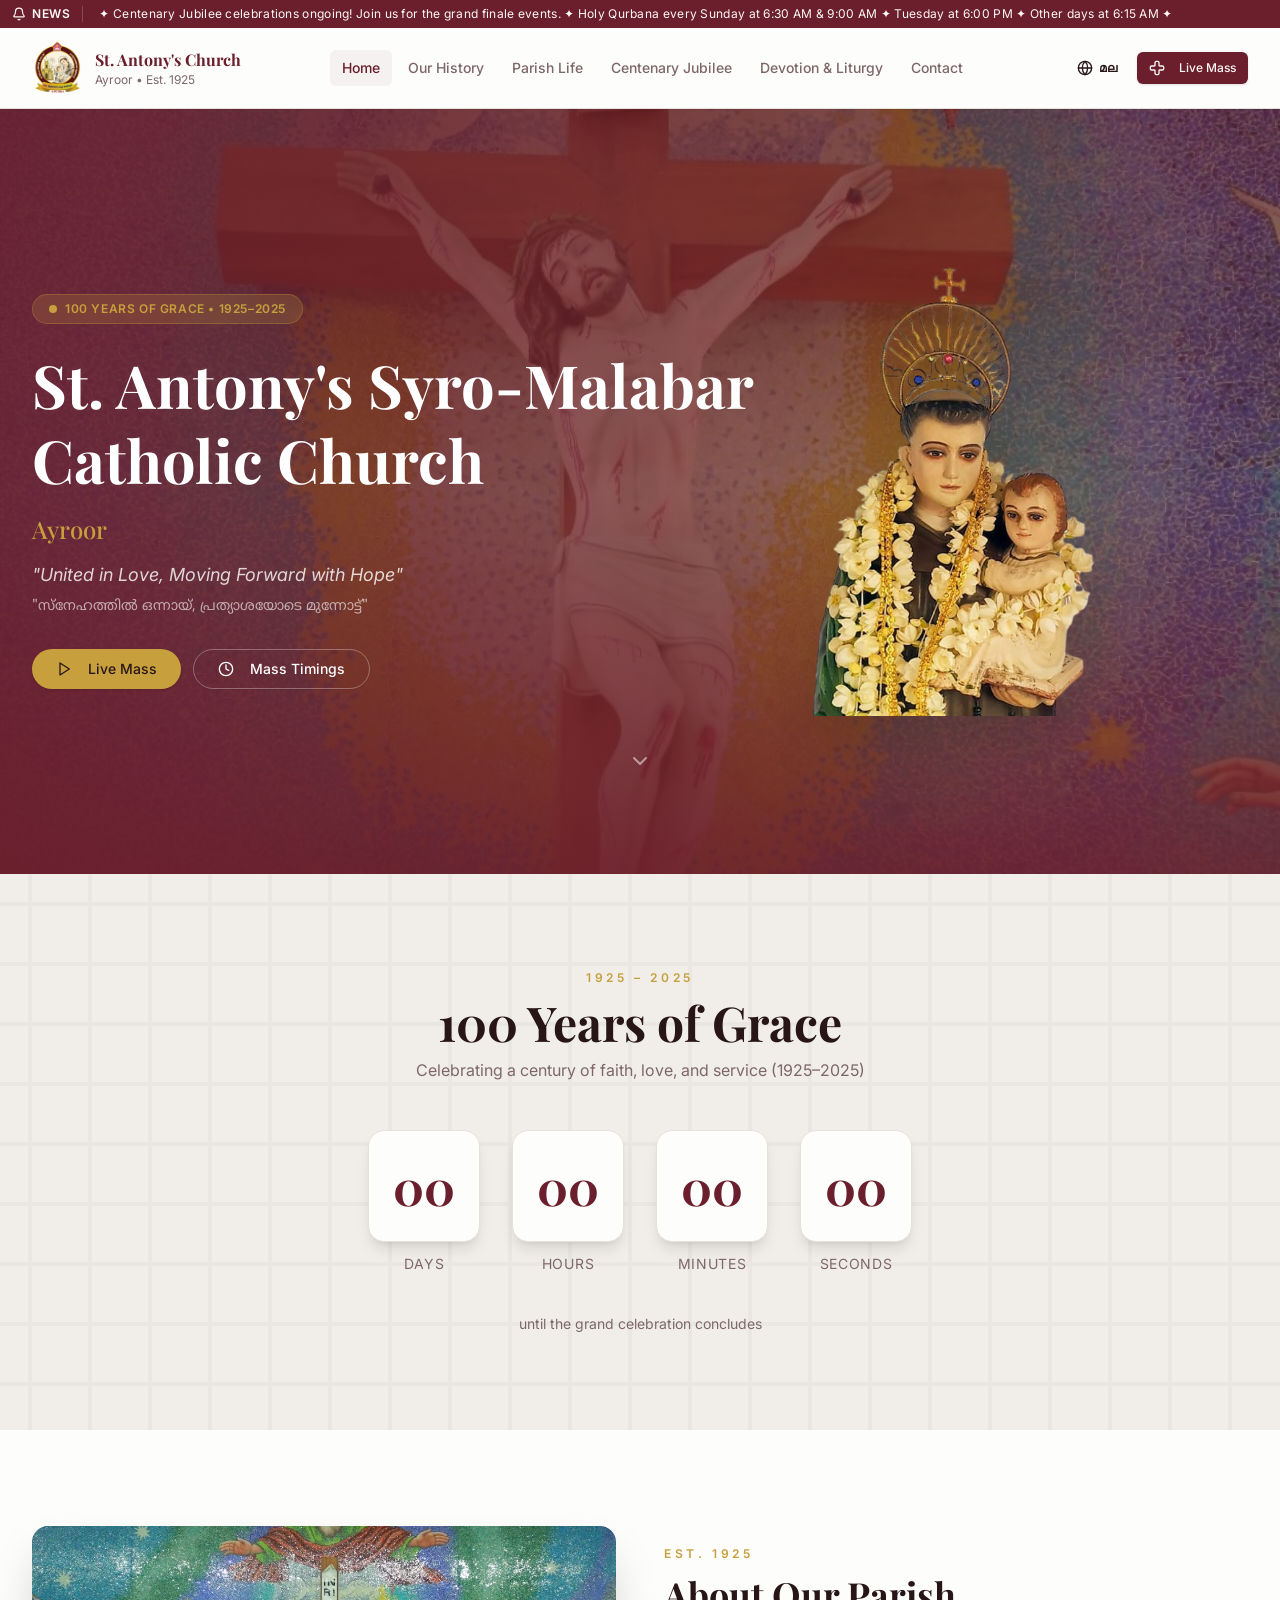
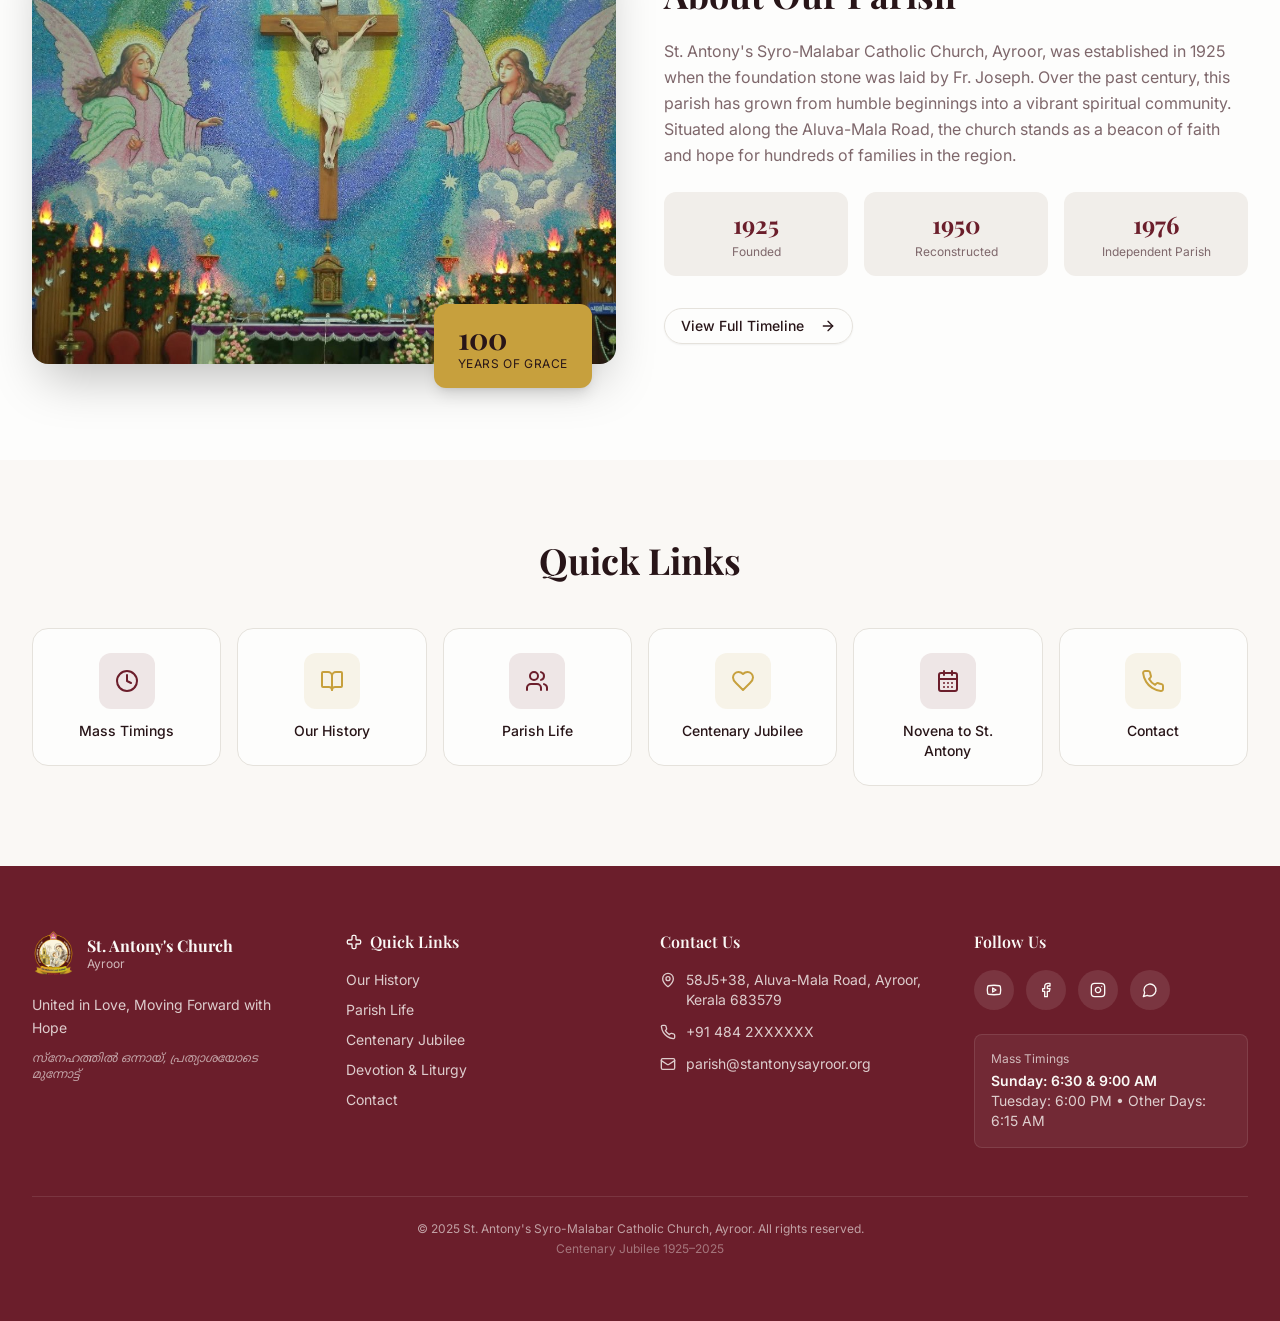
==== commit f69b50f0: "Update Mass timings site-wide New schedule: Sunday 6:30 & 9:00 AM, Tuesday 6:00 PM (Novena), Other D" ====
--- a/index.html
+++ b/index.html
@@ -9,11 +9,11 @@
 <link rel="stylesheet" href="assets/site.css">
 </head>
 <body class="min-h-screen flex flex-col">
-<div class="bg-primary text-primary-foreground py-1.5 overflow-hidden relative"><div class="flex items-center"><div class="flex-shrink-0 px-3 flex items-center gap-1.5 border-r border-primary-foreground/20 z-10 bg-primary"><svg xmlns="http://www.w3.org/2000/svg" width="24" height="24" viewBox="0 0 24 24" fill="none" stroke="currentColor" stroke-width="2" stroke-linecap="round" stroke-linejoin="round" class="lucide lucide-bell w-3.5 h-3.5"><path d="M10.268 21a2 2 0 0 0 3.464 0"></path><path d="M3.262 15.326A1 1 0 0 0 4 17h16a1 1 0 0 0 .74-1.673C19.41 13.956 18 12.499 18 8A6 6 0 0 0 6 8c0 4.499-1.411 5.956-2.738 7.326"></path></svg><span class="text-xs font-body font-semibold uppercase tracking-wider hidden sm:inline">News</span></div><div class="overflow-hidden flex-1"><p class="animate-ticker whitespace-nowrap text-xs font-body tracking-wide pl-4">&#10022; Centenary Jubilee celebrations ongoing! Join us for the grand finale events. &#10022; Holy Qurbana every Sunday at 7:00 AM, 9:30 AM &amp; 5:30 PM &#10022; Tuesday Novena at 6:30 PM &#10022;</p></div></div></div><nav class="bg-card/95 backdrop-blur-md shadow-sm sticky top-0 z-50 border-b border-border"><div class="max-w-7xl mx-auto px-4 sm:px-6 lg:px-8"><div class="flex items-center justify-between h-16 md:h-20"><a class="flex items-center gap-3 flex-shrink-0" href="index.html"><img src="assets/images/logo.png" alt="Church Logo" class="h-10 md:h-14 w-auto"><div class="hidden sm:block"><p class="font-heading text-sm md:text-base font-bold text-primary leading-tight">St. Antony's Church</p><p class="text-[10px] md:text-xs text-muted-foreground font-body">Ayroor &bull; Est. 1925</p></div></a><div class="hidden lg:flex items-center gap-1"><a class="px-3 py-2 text-sm font-body font-medium rounded-md transition-colors text-primary bg-primary/5" href="index.html">Home</a><a class="px-3 py-2 text-sm font-body font-medium rounded-md transition-colors text-muted-foreground hover:text-primary hover:bg-primary/5" href="history.html">Our History</a><a class="px-3 py-2 text-sm font-body font-medium rounded-md transition-colors text-muted-foreground hover:text-primary hover:bg-primary/5" href="parish-life.html">Parish Life</a><a class="px-3 py-2 text-sm font-body font-medium rounded-md transition-colors text-muted-foreground hover:text-primary hover:bg-primary/5" href="jubilee.html">Centenary Jubilee</a><a class="px-3 py-2 text-sm font-body font-medium rounded-md transition-colors text-muted-foreground hover:text-primary hover:bg-primary/5" href="devotion.html">Devotion &amp; Liturgy</a><a class="px-3 py-2 text-sm font-body font-medium rounded-md transition-colors text-muted-foreground hover:text-primary hover:bg-primary/5" href="contact.html">Contact</a></div><div class="flex items-center gap-2"><button onclick="toggleLanguage(this)" class="inline-flex items-center justify-center whitespace-nowrap transition-colors focus-visible:outline-none focus-visible:ring-1 focus-visible:ring-ring disabled:pointer-events-none disabled:opacity-50 [&_svg]:pointer-events-none [&_svg]:size-4 [&_svg]:shrink-0 hover:bg-accent hover:text-accent-foreground h-8 rounded-md px-3 text-xs font-body font-semibold gap-1.5"><svg xmlns="http://www.w3.org/2000/svg" width="24" height="24" viewBox="0 0 24 24" fill="none" stroke="currentColor" stroke-width="2" stroke-linecap="round" stroke-linejoin="round" class="lucide lucide-globe w-4 h-4"><circle cx="12" cy="12" r="10"></circle><path d="M12 2a14.5 14.5 0 0 0 0 20 14.5 14.5 0 0 0 0-20"></path><path d="M2 12h20"></path></svg>മല</button><a class="items-center justify-center gap-2 whitespace-nowrap font-medium transition-colors focus-visible:outline-none focus-visible:ring-1 focus-visible:ring-ring disabled:pointer-events-none disabled:opacity-50 [&_svg]:pointer-events-none [&_svg]:size-4 [&_svg]:shrink-0 text-primary-foreground shadow h-8 rounded-md px-3 hidden md:flex font-body text-xs bg-primary hover:bg-primary/90" href="devotion.html"><svg xmlns="http://www.w3.org/2000/svg" width="24" height="24" viewBox="0 0 24 24" fill="none" stroke="currentColor" stroke-width="2" stroke-linecap="round" stroke-linejoin="round" class="lucide lucide-cross w-3.5 h-3.5 mr-1.5"><path d="M4 9a2 2 0 0 0-2 2v2a2 2 0 0 0 2 2h4a1 1 0 0 1 1 1v4a2 2 0 0 0 2 2h2a2 2 0 0 0 2-2v-4a1 1 0 0 1 1-1h4a2 2 0 0 0 2-2v-2a2 2 0 0 0-2-2h-4a1 1 0 0 1-1-1V4a2 2 0 0 0-2-2h-2a2 2 0 0 0-2 2v4a1 1 0 0 1-1 1z"></path></svg>Live Mass</a><button onclick="toggleMobileMenu()" class="lg:hidden p-2 text-foreground"><svg xmlns="http://www.w3.org/2000/svg" width="24" height="24" viewBox="0 0 24 24" fill="none" stroke="currentColor" stroke-width="2" stroke-linecap="round" stroke-linejoin="round" class="lucide lucide-menu w-5 h-5"><line x1="4" x2="20" y1="12" y2="12"></line><line x1="4" x2="20" y1="6" y2="6"></line><line x1="4" x2="20" y1="18" y2="18"></line></svg></button></div></div><div id="mobile-menu" class="hidden lg:hidden pb-4"><a class="block px-4 py-3 text-sm font-body font-medium rounded-md text-primary bg-primary/5" href="index.html">Home</a><a class="block px-4 py-3 text-sm font-body font-medium rounded-md text-muted-foreground hover:text-primary hover:bg-primary/5" href="history.html">Our History</a><a class="block px-4 py-3 text-sm font-body font-medium rounded-md text-muted-foreground hover:text-primary hover:bg-primary/5" href="parish-life.html">Parish Life</a><a class="block px-4 py-3 text-sm font-body font-medium rounded-md text-muted-foreground hover:text-primary hover:bg-primary/5" href="jubilee.html">Centenary Jubilee</a><a class="block px-4 py-3 text-sm font-body font-medium rounded-md text-muted-foreground hover:text-primary hover:bg-primary/5" href="devotion.html">Devotion & Liturgy</a><a class="block px-4 py-3 text-sm font-body font-medium rounded-md text-muted-foreground hover:text-primary hover:bg-primary/5" href="contact.html">Contact</a></div></div></nav>
+<div class="bg-primary text-primary-foreground py-1.5 overflow-hidden relative"><div class="flex items-center"><div class="flex-shrink-0 px-3 flex items-center gap-1.5 border-r border-primary-foreground/20 z-10 bg-primary"><svg xmlns="http://www.w3.org/2000/svg" width="24" height="24" viewBox="0 0 24 24" fill="none" stroke="currentColor" stroke-width="2" stroke-linecap="round" stroke-linejoin="round" class="lucide lucide-bell w-3.5 h-3.5"><path d="M10.268 21a2 2 0 0 0 3.464 0"></path><path d="M3.262 15.326A1 1 0 0 0 4 17h16a1 1 0 0 0 .74-1.673C19.41 13.956 18 12.499 18 8A6 6 0 0 0 6 8c0 4.499-1.411 5.956-2.738 7.326"></path></svg><span class="text-xs font-body font-semibold uppercase tracking-wider hidden sm:inline">News</span></div><div class="overflow-hidden flex-1"><p class="animate-ticker whitespace-nowrap text-xs font-body tracking-wide pl-4">&#10022; Centenary Jubilee celebrations ongoing! Join us for the grand finale events. &#10022; Holy Qurbana every Sunday at 6:30 AM &amp; 9:00 AM &#10022; Tuesday at 6:00 PM &#10022; Other days at 6:15 AM &#10022;</p></div></div></div><nav class="bg-card/95 backdrop-blur-md shadow-sm sticky top-0 z-50 border-b border-border"><div class="max-w-7xl mx-auto px-4 sm:px-6 lg:px-8"><div class="flex items-center justify-between h-16 md:h-20"><a class="flex items-center gap-3 flex-shrink-0" href="index.html"><img src="assets/images/logo.png" alt="Church Logo" class="h-10 md:h-14 w-auto"><div class="hidden sm:block"><p class="font-heading text-sm md:text-base font-bold text-primary leading-tight">St. Antony's Church</p><p class="text-[10px] md:text-xs text-muted-foreground font-body">Ayroor &bull; Est. 1925</p></div></a><div class="hidden lg:flex items-center gap-1"><a class="px-3 py-2 text-sm font-body font-medium rounded-md transition-colors text-primary bg-primary/5" href="index.html">Home</a><a class="px-3 py-2 text-sm font-body font-medium rounded-md transition-colors text-muted-foreground hover:text-primary hover:bg-primary/5" href="history.html">Our History</a><a class="px-3 py-2 text-sm font-body font-medium rounded-md transition-colors text-muted-foreground hover:text-primary hover:bg-primary/5" href="parish-life.html">Parish Life</a><a class="px-3 py-2 text-sm font-body font-medium rounded-md transition-colors text-muted-foreground hover:text-primary hover:bg-primary/5" href="jubilee.html">Centenary Jubilee</a><a class="px-3 py-2 text-sm font-body font-medium rounded-md transition-colors text-muted-foreground hover:text-primary hover:bg-primary/5" href="devotion.html">Devotion &amp; Liturgy</a><a class="px-3 py-2 text-sm font-body font-medium rounded-md transition-colors text-muted-foreground hover:text-primary hover:bg-primary/5" href="contact.html">Contact</a></div><div class="flex items-center gap-2"><button onclick="toggleLanguage(this)" class="inline-flex items-center justify-center whitespace-nowrap transition-colors focus-visible:outline-none focus-visible:ring-1 focus-visible:ring-ring disabled:pointer-events-none disabled:opacity-50 [&_svg]:pointer-events-none [&_svg]:size-4 [&_svg]:shrink-0 hover:bg-accent hover:text-accent-foreground h-8 rounded-md px-3 text-xs font-body font-semibold gap-1.5"><svg xmlns="http://www.w3.org/2000/svg" width="24" height="24" viewBox="0 0 24 24" fill="none" stroke="currentColor" stroke-width="2" stroke-linecap="round" stroke-linejoin="round" class="lucide lucide-globe w-4 h-4"><circle cx="12" cy="12" r="10"></circle><path d="M12 2a14.5 14.5 0 0 0 0 20 14.5 14.5 0 0 0 0-20"></path><path d="M2 12h20"></path></svg>മല</button><a class="items-center justify-center gap-2 whitespace-nowrap font-medium transition-colors focus-visible:outline-none focus-visible:ring-1 focus-visible:ring-ring disabled:pointer-events-none disabled:opacity-50 [&_svg]:pointer-events-none [&_svg]:size-4 [&_svg]:shrink-0 text-primary-foreground shadow h-8 rounded-md px-3 hidden md:flex font-body text-xs bg-primary hover:bg-primary/90" href="devotion.html"><svg xmlns="http://www.w3.org/2000/svg" width="24" height="24" viewBox="0 0 24 24" fill="none" stroke="currentColor" stroke-width="2" stroke-linecap="round" stroke-linejoin="round" class="lucide lucide-cross w-3.5 h-3.5 mr-1.5"><path d="M4 9a2 2 0 0 0-2 2v2a2 2 0 0 0 2 2h4a1 1 0 0 1 1 1v4a2 2 0 0 0 2 2h2a2 2 0 0 0 2-2v-4a1 1 0 0 1 1-1h4a2 2 0 0 0 2-2v-2a2 2 0 0 0-2-2h-4a1 1 0 0 1-1-1V4a2 2 0 0 0-2-2h-2a2 2 0 0 0-2 2v4a1 1 0 0 1-1 1z"></path></svg>Live Mass</a><button onclick="toggleMobileMenu()" class="lg:hidden p-2 text-foreground"><svg xmlns="http://www.w3.org/2000/svg" width="24" height="24" viewBox="0 0 24 24" fill="none" stroke="currentColor" stroke-width="2" stroke-linecap="round" stroke-linejoin="round" class="lucide lucide-menu w-5 h-5"><line x1="4" x2="20" y1="12" y2="12"></line><line x1="4" x2="20" y1="6" y2="6"></line><line x1="4" x2="20" y1="18" y2="18"></line></svg></button></div></div><div id="mobile-menu" class="hidden lg:hidden pb-4"><a class="block px-4 py-3 text-sm font-body font-medium rounded-md text-primary bg-primary/5" href="index.html">Home</a><a class="block px-4 py-3 text-sm font-body font-medium rounded-md text-muted-foreground hover:text-primary hover:bg-primary/5" href="history.html">Our History</a><a class="block px-4 py-3 text-sm font-body font-medium rounded-md text-muted-foreground hover:text-primary hover:bg-primary/5" href="parish-life.html">Parish Life</a><a class="block px-4 py-3 text-sm font-body font-medium rounded-md text-muted-foreground hover:text-primary hover:bg-primary/5" href="jubilee.html">Centenary Jubilee</a><a class="block px-4 py-3 text-sm font-body font-medium rounded-md text-muted-foreground hover:text-primary hover:bg-primary/5" href="devotion.html">Devotion & Liturgy</a><a class="block px-4 py-3 text-sm font-body font-medium rounded-md text-muted-foreground hover:text-primary hover:bg-primary/5" href="contact.html">Contact</a></div></div></nav>
 <main class="flex-1">
 <div><section class="relative min-h-[85vh] flex items-center overflow-hidden"><div class="absolute inset-0"><img src="assets/images/hero-church.jpg" alt="St. Antony's Church, Ayroor" class="w-full h-full object-cover"><div class="absolute inset-0 bg-gradient-to-r from-primary/90 via-primary/70 to-primary/40"></div><div class="absolute inset-0 bg-gradient-to-t from-primary/80 via-transparent to-primary/30"></div></div><div class="relative z-10 max-w-7xl mx-auto px-4 sm:px-6 lg:px-8 py-20 w-full"><div class="grid grid-cols-1 lg:grid-cols-2 gap-10 items-center"><div><div class="inline-flex items-center gap-2 bg-secondary/20 backdrop-blur-sm border border-secondary/30 rounded-full px-4 py-1.5 mb-6"><span class="w-2 h-2 bg-secondary rounded-full animate-pulse"></span><span class="text-xs font-body font-semibold text-secondary tracking-wider uppercase">100 Years of Grace &bull; 1925&ndash;2025</span></div><h1 class="font-heading font-bold text-white leading-tight mb-4" style="font-size: clamp(1.5rem, 1rem + 3.4vw, 3.75rem);"><span class="block whitespace-nowrap">St. Antony's Syro-Malabar</span><span class="block">Catholic Church</span></h1><p class="font-heading text-xl sm:text-2xl text-secondary font-medium mb-2">Ayroor</p><p class="font-body text-white/80 text-lg italic mt-4 mb-2">"United in Love, Moving Forward with Hope"</p><p class="font-malayalam text-white/60 text-sm mb-8">"സ്നേഹത്തിൽ ഒന്നായ്, പ്രത്യാശയോടെ മുന്നോട്ട്"</p><div class="flex flex-wrap gap-3"><a class="inline-flex items-center justify-center gap-2 whitespace-nowrap text-sm font-medium transition-colors focus-visible:outline-none focus-visible:ring-1 focus-visible:ring-ring disabled:pointer-events-none disabled:opacity-50 [&_svg]:pointer-events-none [&_svg]:size-4 [&_svg]:shrink-0 shadow h-10 font-body bg-secondary text-secondary-foreground hover:bg-secondary/90 rounded-full px-6" href="devotion.html"><svg xmlns="http://www.w3.org/2000/svg" width="24" height="24" viewBox="0 0 24 24" fill="none" stroke="currentColor" stroke-width="2" stroke-linecap="round" stroke-linejoin="round" class="lucide lucide-play w-4 h-4 mr-2"><polygon points="6 3 20 12 6 21 6 3"></polygon></svg>Live Mass</a><a class="inline-flex items-center justify-center gap-2 whitespace-nowrap text-sm font-medium transition-colors focus-visible:outline-none focus-visible:ring-1 focus-visible:ring-ring disabled:pointer-events-none disabled:opacity-50 [&_svg]:pointer-events-none [&_svg]:size-4 [&_svg]:shrink-0 border bg-transparent shadow-sm hover:text-accent-foreground h-10 font-body border-white/30 text-white hover:bg-white/10 rounded-full px-6" href="devotion.html"><svg xmlns="http://www.w3.org/2000/svg" width="24" height="24" viewBox="0 0 24 24" fill="none" stroke="currentColor" stroke-width="2" stroke-linecap="round" stroke-linejoin="round" class="lucide lucide-clock w-4 h-4 mr-2"><circle cx="12" cy="12" r="10"></circle><polyline points="12 6 12 12 16 14"></polyline></svg>Mass Timings</a></div></div><div class="hidden lg:flex justify-center"><div class="relative"><div class="absolute inset-0 bg-gradient-to-t from-secondary/20 to-transparent rounded-full blur-3xl scale-110"></div><img src="assets/images/st-antony.png" alt="St. Antony of Padua" class="relative h-[450px] w-auto object-contain drop-shadow-2xl"></div></div></div><button onclick="scrollToNextSection()" class="absolute bottom-6 left-1/2 -translate-x-1/2 z-10 animate-bounce"><svg xmlns="http://www.w3.org/2000/svg" width="24" height="24" viewBox="0 0 24 24" fill="none" stroke="currentColor" stroke-width="2" stroke-linecap="round" stroke-linejoin="round" class="lucide lucide-chevron-down w-6 h-6 text-white/50"><path d="m6 9 6 6 6-6"></path></svg></button></div></section><section class="py-16 md:py-24 bg-muted relative overflow-hidden"><div class="absolute inset-0 opacity-[0.03]" style="background-image: url(&quot;data:image/svg+xml,%3Csvg width=\'60\' height=\'60\' viewBox=\'0 0 60 60\' xmlns=\'http://www.w3.org/2000/svg\'%3E%3Cpath d=\'M28 0h4v60h-4zM0 28h60v4H0z\' fill=\'%23000\' fill-opacity=\'1\'/%3E%3C/svg%3E&quot;); background-size: 60px 60px;"></div><div class="max-w-7xl mx-auto px-4 sm:px-6 lg:px-8 relative z-10 text-center"><div><p class="font-body text-xs tracking-[0.3em] uppercase text-secondary font-semibold mb-3">1925 &ndash; 2025</p><h2 class="font-heading text-3xl md:text-5xl font-bold text-foreground mb-3">100 Years of Grace</h2><p class="font-body text-muted-foreground max-w-xl mx-auto mb-12">Celebrating a century of faith, love, and service (1925&ndash;2025)</p></div><div class="flex justify-center gap-4 md:gap-8"><div class="text-center"><div class="w-20 h-20 md:w-28 md:h-28 bg-card rounded-2xl shadow-lg border border-border flex items-center justify-center mb-3"><span id="cd-days" class="font-heading text-3xl md:text-5xl font-bold text-primary">00</span></div><p class="font-body text-xs md:text-sm text-muted-foreground uppercase tracking-wider">Days</p></div><div class="text-center"><div class="w-20 h-20 md:w-28 md:h-28 bg-card rounded-2xl shadow-lg border border-border flex items-center justify-center mb-3"><span id="cd-hours" class="font-heading text-3xl md:text-5xl font-bold text-primary">00</span></div><p class="font-body text-xs md:text-sm text-muted-foreground uppercase tracking-wider">Hours</p></div><div class="text-center"><div class="w-20 h-20 md:w-28 md:h-28 bg-card rounded-2xl shadow-lg border border-border flex items-center justify-center mb-3"><span id="cd-mins" class="font-heading text-3xl md:text-5xl font-bold text-primary">00</span></div><p class="font-body text-xs md:text-sm text-muted-foreground uppercase tracking-wider">Minutes</p></div><div class="text-center"><div class="w-20 h-20 md:w-28 md:h-28 bg-card rounded-2xl shadow-lg border border-border flex items-center justify-center mb-3"><span id="cd-secs" class="font-heading text-3xl md:text-5xl font-bold text-primary">00</span></div><p class="font-body text-xs md:text-sm text-muted-foreground uppercase tracking-wider">Seconds</p></div></div><p class="font-body text-sm text-muted-foreground mt-10">until the grand celebration concludes</p></div></section><section class="py-16 md:py-24 bg-card"><div class="max-w-7xl mx-auto px-4 sm:px-6 lg:px-8"><div class="grid grid-cols-1 lg:grid-cols-2 gap-12 items-center"><div class="relative"><div class="aspect-[4/3] rounded-2xl overflow-hidden shadow-2xl"><img src="assets/images/altar.jpg" alt="The Altar at St. Antony's Church" class="w-full h-full object-cover"></div><div class="absolute -bottom-6 -right-4 md:right-6 bg-secondary text-secondary-foreground px-6 py-4 rounded-xl shadow-lg"><p class="font-heading text-3xl font-bold">100</p><p class="font-body text-xs uppercase tracking-wider">Years of Grace</p></div></div><div><p class="font-body text-xs tracking-[0.3em] uppercase text-secondary font-semibold mb-3">Est. 1925</p><h2 class="font-heading text-3xl md:text-4xl font-bold text-foreground mb-6">About Our Parish</h2><p class="font-body text-muted-foreground leading-relaxed mb-6">St. Antony's Syro-Malabar Catholic Church, Ayroor, was established in 1925 when the foundation stone was laid by Fr. Joseph. Over the past century, this parish has grown from humble beginnings into a vibrant spiritual community. Situated along the Aluva-Mala Road, the church stands as a beacon of faith and hope for hundreds of families in the region.</p><div class="grid grid-cols-3 gap-4 mb-8"><div class="text-center p-4 bg-muted rounded-xl"><p class="font-heading text-2xl font-bold text-primary">1925</p><p class="font-body text-xs text-muted-foreground mt-1">Founded</p></div><div class="text-center p-4 bg-muted rounded-xl"><p class="font-heading text-2xl font-bold text-primary">1950</p><p class="font-body text-xs text-muted-foreground mt-1">Reconstructed</p></div><div class="text-center p-4 bg-muted rounded-xl"><p class="font-heading text-2xl font-bold text-primary">1976</p><p class="font-body text-xs text-muted-foreground mt-1">Independent Parish</p></div></div><a class="inline-flex items-center justify-center gap-2 whitespace-nowrap text-sm font-medium transition-colors focus-visible:outline-none focus-visible:ring-1 focus-visible:ring-ring disabled:pointer-events-none disabled:opacity-50 [&_svg]:pointer-events-none [&_svg]:size-4 [&_svg]:shrink-0 border border-input bg-transparent shadow-sm hover:bg-accent hover:text-accent-foreground h-9 px-4 py-2 font-body rounded-full" href="history.html">View Full Timeline<svg xmlns="http://www.w3.org/2000/svg" width="24" height="24" viewBox="0 0 24 24" fill="none" stroke="currentColor" stroke-width="2" stroke-linecap="round" stroke-linejoin="round" class="lucide lucide-arrow-right w-4 h-4 ml-2"><path d="M5 12h14"></path><path d="m12 5 7 7-7 7"></path></svg></a></div></div></div></section><section class="py-16 md:py-20 bg-background"><div class="max-w-7xl mx-auto px-4 sm:px-6 lg:px-8"><div class="text-center mb-12"><h2 class="font-heading text-3xl md:text-4xl font-bold text-foreground">Quick Links</h2></div><div class="grid grid-cols-2 md:grid-cols-3 lg:grid-cols-6 gap-4"><div><a class="flex flex-col items-center gap-3 p-6 bg-card rounded-2xl border border-border hover:shadow-lg hover:border-secondary/30 transition-all duration-300 group" href="devotion.html"><div class="w-14 h-14 rounded-xl bg-primary/10 text-primary flex items-center justify-center group-hover:scale-110 transition-transform"><svg xmlns="http://www.w3.org/2000/svg" width="24" height="24" viewBox="0 0 24 24" fill="none" stroke="currentColor" stroke-width="2" stroke-linecap="round" stroke-linejoin="round" class="lucide lucide-clock w-6 h-6"><circle cx="12" cy="12" r="10"></circle><polyline points="12 6 12 12 16 14"></polyline></svg></div><p class="font-body text-sm font-medium text-foreground text-center">Mass Timings</p></a></div><div><a class="flex flex-col items-center gap-3 p-6 bg-card rounded-2xl border border-border hover:shadow-lg hover:border-secondary/30 transition-all duration-300 group" href="history.html"><div class="w-14 h-14 rounded-xl bg-secondary/10 text-secondary flex items-center justify-center group-hover:scale-110 transition-transform"><svg xmlns="http://www.w3.org/2000/svg" width="24" height="24" viewBox="0 0 24 24" fill="none" stroke="currentColor" stroke-width="2" stroke-linecap="round" stroke-linejoin="round" class="lucide lucide-book-open w-6 h-6"><path d="M12 7v14"></path><path d="M3 18a1 1 0 0 1-1-1V4a1 1 0 0 1 1-1h5a4 4 0 0 1 4 4 4 4 0 0 1 4-4h5a1 1 0 0 1 1 1v13a1 1 0 0 1-1 1h-6a3 3 0 0 0-3 3 3 3 0 0 0-3-3z"></path></svg></div><p class="font-body text-sm font-medium text-foreground text-center">Our History</p></a></div><div><a class="flex flex-col items-center gap-3 p-6 bg-card rounded-2xl border border-border hover:shadow-lg hover:border-secondary/30 transition-all duration-300 group" href="parish-life.html"><div class="w-14 h-14 rounded-xl bg-primary/10 text-primary flex items-center justify-center group-hover:scale-110 transition-transform"><svg xmlns="http://www.w3.org/2000/svg" width="24" height="24" viewBox="0 0 24 24" fill="none" stroke="currentColor" stroke-width="2" stroke-linecap="round" stroke-linejoin="round" class="lucide lucide-users w-6 h-6"><path d="M16 21v-2a4 4 0 0 0-4-4H6a4 4 0 0 0-4 4v2"></path><circle cx="9" cy="7" r="4"></circle><path d="M22 21v-2a4 4 0 0 0-3-3.87"></path><path d="M16 3.13a4 4 0 0 1 0 7.75"></path></svg></div><p class="font-body text-sm font-medium text-foreground text-center">Parish Life</p></a></div><div><a class="flex flex-col items-center gap-3 p-6 bg-card rounded-2xl border border-border hover:shadow-lg hover:border-secondary/30 transition-all duration-300 group" href="jubilee.html"><div class="w-14 h-14 rounded-xl bg-secondary/10 text-secondary flex items-center justify-center group-hover:scale-110 transition-transform"><svg xmlns="http://www.w3.org/2000/svg" width="24" height="24" viewBox="0 0 24 24" fill="none" stroke="currentColor" stroke-width="2" stroke-linecap="round" stroke-linejoin="round" class="lucide lucide-heart w-6 h-6"><path d="M19 14c1.49-1.46 3-3.21 3-5.5A5.5 5.5 0 0 0 16.5 3c-1.76 0-3 .5-4.5 2-1.5-1.5-2.74-2-4.5-2A5.5 5.5 0 0 0 2 8.5c0 2.3 1.5 4.05 3 5.5l7 7Z"></path></svg></div><p class="font-body text-sm font-medium text-foreground text-center">Centenary Jubilee</p></a></div><div><a class="flex flex-col items-center gap-3 p-6 bg-card rounded-2xl border border-border hover:shadow-lg hover:border-secondary/30 transition-all duration-300 group" href="devotion.html"><div class="w-14 h-14 rounded-xl bg-primary/10 text-primary flex items-center justify-center group-hover:scale-110 transition-transform"><svg xmlns="http://www.w3.org/2000/svg" width="24" height="24" viewBox="0 0 24 24" fill="none" stroke="currentColor" stroke-width="2" stroke-linecap="round" stroke-linejoin="round" class="lucide lucide-calendar-days w-6 h-6"><path d="M8 2v4"></path><path d="M16 2v4"></path><rect width="18" height="18" x="3" y="4" rx="2"></rect><path d="M3 10h18"></path><path d="M8 14h.01"></path><path d="M12 14h.01"></path><path d="M16 14h.01"></path><path d="M8 18h.01"></path><path d="M12 18h.01"></path><path d="M16 18h.01"></path></svg></div><p class="font-body text-sm font-medium text-foreground text-center">Novena to St. Antony</p></a></div><div><a class="flex flex-col items-center gap-3 p-6 bg-card rounded-2xl border border-border hover:shadow-lg hover:border-secondary/30 transition-all duration-300 group" href="contact.html"><div class="w-14 h-14 rounded-xl bg-secondary/10 text-secondary flex items-center justify-center group-hover:scale-110 transition-transform"><svg xmlns="http://www.w3.org/2000/svg" width="24" height="24" viewBox="0 0 24 24" fill="none" stroke="currentColor" stroke-width="2" stroke-linecap="round" stroke-linejoin="round" class="lucide lucide-phone w-6 h-6"><path d="M22 16.92v3a2 2 0 0 1-2.18 2 19.79 19.79 0 0 1-8.63-3.07 19.5 19.5 0 0 1-6-6 19.79 19.79 0 0 1-3.07-8.67A2 2 0 0 1 4.11 2h3a2 2 0 0 1 2 1.72 12.84 12.84 0 0 0 .7 2.81 2 2 0 0 1-.45 2.11L8.09 9.91a16 16 0 0 0 6 6l1.27-1.27a2 2 0 0 1 2.11-.45 12.84 12.84 0 0 0 2.81.7A2 2 0 0 1 22 16.92z"></path></svg></div><p class="font-body text-sm font-medium text-foreground text-center">Contact</p></a></div></div></div></section></div>
 </main>
-<footer class="bg-primary text-primary-foreground"><div class="max-w-7xl mx-auto px-4 sm:px-6 lg:px-8 py-12 md:py-16"><div class="grid grid-cols-1 md:grid-cols-2 lg:grid-cols-4 gap-10"><div class="lg:col-span-1"><div class="flex items-center gap-3 mb-4"><img src="assets/images/logo.png" alt="Church Logo" class="h-12 w-auto brightness-100"><div><p class="font-heading text-base font-bold leading-tight">St. Antony's Church</p><p class="text-xs opacity-70 font-body">Ayroor</p></div></div><p class="text-sm opacity-80 font-body leading-relaxed">United in Love, Moving Forward with Hope</p><p class="text-xs opacity-60 font-body mt-3 italic font-malayalam">സ്നേഹത്തിൽ ഒന്നായ്, പ്രത്യാശയോടെ മുന്നോട്ട്</p></div><div><h3 class="font-heading text-base font-semibold mb-4 flex items-center gap-2"><svg xmlns="http://www.w3.org/2000/svg" width="24" height="24" viewBox="0 0 24 24" fill="none" stroke="currentColor" stroke-width="2" stroke-linecap="round" stroke-linejoin="round" class="lucide lucide-cross w-4 h-4"><path d="M4 9a2 2 0 0 0-2 2v2a2 2 0 0 0 2 2h4a1 1 0 0 1 1 1v4a2 2 0 0 0 2 2h2a2 2 0 0 0 2-2v-4a1 1 0 0 1 1-1h4a2 2 0 0 0 2-2v-2a2 2 0 0 0-2-2h-4a1 1 0 0 1-1-1V4a2 2 0 0 0-2-2h-2a2 2 0 0 0-2 2v4a1 1 0 0 1-1 1z"></path></svg>Quick Links</h3><ul class="space-y-2.5 font-body text-sm"><li><a class="opacity-80 hover:opacity-100 transition-opacity" href="history.html">Our History</a></li><li><a class="opacity-80 hover:opacity-100 transition-opacity" href="parish-life.html">Parish Life</a></li><li><a class="opacity-80 hover:opacity-100 transition-opacity" href="jubilee.html">Centenary Jubilee</a></li><li><a class="opacity-80 hover:opacity-100 transition-opacity" href="devotion.html">Devotion &amp; Liturgy</a></li><li><a class="opacity-80 hover:opacity-100 transition-opacity" href="contact.html">Contact</a></li></ul></div><div><h3 class="font-heading text-base font-semibold mb-4">Contact Us</h3><ul class="space-y-3 font-body text-sm"><li class="flex items-start gap-2.5"><svg xmlns="http://www.w3.org/2000/svg" width="24" height="24" viewBox="0 0 24 24" fill="none" stroke="currentColor" stroke-width="2" stroke-linecap="round" stroke-linejoin="round" class="lucide lucide-map-pin w-4 h-4 mt-0.5 flex-shrink-0 opacity-80"><path d="M20 10c0 4.993-5.539 10.193-7.399 11.799a1 1 0 0 1-1.202 0C9.539 20.193 4 14.993 4 10a8 8 0 0 1 16 0"></path><circle cx="12" cy="10" r="3"></circle></svg><span class="opacity-80">58J5+38, Aluva-Mala Road, Ayroor, Kerala 683579</span></li><li class="flex items-center gap-2.5"><svg xmlns="http://www.w3.org/2000/svg" width="24" height="24" viewBox="0 0 24 24" fill="none" stroke="currentColor" stroke-width="2" stroke-linecap="round" stroke-linejoin="round" class="lucide lucide-phone w-4 h-4 flex-shrink-0 opacity-80"><path d="M22 16.92v3a2 2 0 0 1-2.18 2 19.79 19.79 0 0 1-8.63-3.07 19.5 19.5 0 0 1-6-6 19.79 19.79 0 0 1-3.07-8.67A2 2 0 0 1 4.11 2h3a2 2 0 0 1 2 1.72 12.84 12.84 0 0 0 .7 2.81 2 2 0 0 1-.45 2.11L8.09 9.91a16 16 0 0 0 6 6l1.27-1.27a2 2 0 0 1 2.11-.45 12.84 12.84 0 0 0 2.81.7A2 2 0 0 1 22 16.92z"></path></svg><span class="opacity-80">+91 484 2XXXXXX</span></li><li class="flex items-center gap-2.5"><svg xmlns="http://www.w3.org/2000/svg" width="24" height="24" viewBox="0 0 24 24" fill="none" stroke="currentColor" stroke-width="2" stroke-linecap="round" stroke-linejoin="round" class="lucide lucide-mail w-4 h-4 flex-shrink-0 opacity-80"><rect width="20" height="16" x="2" y="4" rx="2"></rect><path d="m22 7-8.97 5.7a1.94 1.94 0 0 1-2.06 0L2 7"></path></svg><span class="opacity-80">parish@stantonysayroor.org</span></li></ul></div><div><h3 class="font-heading text-base font-semibold mb-4">Follow Us</h3><div class="flex gap-3"><a href="https://www.youtube.com/@stantonyschurchayroor" target="_blank" rel="noopener noreferrer" class="w-10 h-10 rounded-full bg-primary-foreground/10 flex items-center justify-center hover:bg-primary-foreground/20 transition-colors"><svg xmlns="http://www.w3.org/2000/svg" width="24" height="24" viewBox="0 0 24 24" fill="none" stroke="currentColor" stroke-width="2" stroke-linecap="round" stroke-linejoin="round" class="lucide lucide-youtube w-4 h-4"><path d="M2.5 17a24.12 24.12 0 0 1 0-10 2 2 0 0 1 1.4-1.4 49.56 49.56 0 0 1 16.2 0A2 2 0 0 1 21.5 7a24.12 24.12 0 0 1 0 10 2 2 0 0 1-1.4 1.4 49.55 49.55 0 0 1-16.2 0A2 2 0 0 1 2.5 17"></path><path d="m10 15 5-3-5-3z"></path></svg></a><a href="https://www.facebook.com/stantonyschurchayroor/" target="_blank" rel="noopener noreferrer" class="w-10 h-10 rounded-full bg-primary-foreground/10 flex items-center justify-center hover:bg-primary-foreground/20 transition-colors"><svg xmlns="http://www.w3.org/2000/svg" width="24" height="24" viewBox="0 0 24 24" fill="none" stroke="currentColor" stroke-width="2" stroke-linecap="round" stroke-linejoin="round" class="lucide lucide-facebook w-4 h-4"><path d="M18 2h-3a5 5 0 0 0-5 5v3H7v4h3v8h4v-8h3l1-4h-4V7a1 1 0 0 1 1-1h3z"></path></svg></a><a href="https://www.instagram.com/stantonyschurchayroor/" target="_blank" rel="noopener noreferrer" class="w-10 h-10 rounded-full bg-primary-foreground/10 flex items-center justify-center hover:bg-primary-foreground/20 transition-colors"><svg xmlns="http://www.w3.org/2000/svg" width="24" height="24" viewBox="0 0 24 24" fill="none" stroke="currentColor" stroke-width="2" stroke-linecap="round" stroke-linejoin="round" class="lucide lucide-instagram w-4 h-4"><rect width="20" height="20" x="2" y="2" rx="5" ry="5"></rect><path d="M16 11.37A4 4 0 1 1 12.63 8 4 4 0 0 1 16 11.37z"></path><line x1="17.5" x2="17.51" y1="6.5" y2="6.5"></line></svg></a><a href="https://www.whatsapp.com/channel/0029VaAH7XgEwEjxKJOsho42" target="_blank" rel="noopener noreferrer" class="w-10 h-10 rounded-full bg-primary-foreground/10 flex items-center justify-center hover:bg-primary-foreground/20 transition-colors"><svg xmlns="http://www.w3.org/2000/svg" width="24" height="24" viewBox="0 0 24 24" fill="none" stroke="currentColor" stroke-width="2" stroke-linecap="round" stroke-linejoin="round" class="lucide lucide-message-circle w-4 h-4"><path d="M7.9 20A9 9 0 1 0 4 16.1L2 22Z"></path></svg></a></div><div class="mt-6 p-4 rounded-lg bg-primary-foreground/5 border border-primary-foreground/10"><p class="text-xs font-body opacity-70 mb-1">Mass Timings</p><p class="text-sm font-body font-semibold">Sunday: 7:00, 9:30 AM &amp; 5:30 PM</p><p class="text-sm font-body opacity-80">Weekday: 6:30 AM</p></div></div></div><div class="mt-12 pt-6 border-t border-primary-foreground/10 text-center"><p class="text-xs font-body opacity-60">&copy; 2025 St. Antony's Syro-Malabar Catholic Church, Ayroor. All rights reserved.</p><p class="text-xs font-body opacity-40 mt-1">Centenary Jubilee 1925&ndash;2025</p></div></div></footer>
+<footer class="bg-primary text-primary-foreground"><div class="max-w-7xl mx-auto px-4 sm:px-6 lg:px-8 py-12 md:py-16"><div class="grid grid-cols-1 md:grid-cols-2 lg:grid-cols-4 gap-10"><div class="lg:col-span-1"><div class="flex items-center gap-3 mb-4"><img src="assets/images/logo.png" alt="Church Logo" class="h-12 w-auto brightness-100"><div><p class="font-heading text-base font-bold leading-tight">St. Antony's Church</p><p class="text-xs opacity-70 font-body">Ayroor</p></div></div><p class="text-sm opacity-80 font-body leading-relaxed">United in Love, Moving Forward with Hope</p><p class="text-xs opacity-60 font-body mt-3 italic font-malayalam">സ്നേഹത്തിൽ ഒന്നായ്, പ്രത്യാശയോടെ മുന്നോട്ട്</p></div><div><h3 class="font-heading text-base font-semibold mb-4 flex items-center gap-2"><svg xmlns="http://www.w3.org/2000/svg" width="24" height="24" viewBox="0 0 24 24" fill="none" stroke="currentColor" stroke-width="2" stroke-linecap="round" stroke-linejoin="round" class="lucide lucide-cross w-4 h-4"><path d="M4 9a2 2 0 0 0-2 2v2a2 2 0 0 0 2 2h4a1 1 0 0 1 1 1v4a2 2 0 0 0 2 2h2a2 2 0 0 0 2-2v-4a1 1 0 0 1 1-1h4a2 2 0 0 0 2-2v-2a2 2 0 0 0-2-2h-4a1 1 0 0 1-1-1V4a2 2 0 0 0-2-2h-2a2 2 0 0 0-2 2v4a1 1 0 0 1-1 1z"></path></svg>Quick Links</h3><ul class="space-y-2.5 font-body text-sm"><li><a class="opacity-80 hover:opacity-100 transition-opacity" href="history.html">Our History</a></li><li><a class="opacity-80 hover:opacity-100 transition-opacity" href="parish-life.html">Parish Life</a></li><li><a class="opacity-80 hover:opacity-100 transition-opacity" href="jubilee.html">Centenary Jubilee</a></li><li><a class="opacity-80 hover:opacity-100 transition-opacity" href="devotion.html">Devotion &amp; Liturgy</a></li><li><a class="opacity-80 hover:opacity-100 transition-opacity" href="contact.html">Contact</a></li></ul></div><div><h3 class="font-heading text-base font-semibold mb-4">Contact Us</h3><ul class="space-y-3 font-body text-sm"><li class="flex items-start gap-2.5"><svg xmlns="http://www.w3.org/2000/svg" width="24" height="24" viewBox="0 0 24 24" fill="none" stroke="currentColor" stroke-width="2" stroke-linecap="round" stroke-linejoin="round" class="lucide lucide-map-pin w-4 h-4 mt-0.5 flex-shrink-0 opacity-80"><path d="M20 10c0 4.993-5.539 10.193-7.399 11.799a1 1 0 0 1-1.202 0C9.539 20.193 4 14.993 4 10a8 8 0 0 1 16 0"></path><circle cx="12" cy="10" r="3"></circle></svg><span class="opacity-80">58J5+38, Aluva-Mala Road, Ayroor, Kerala 683579</span></li><li class="flex items-center gap-2.5"><svg xmlns="http://www.w3.org/2000/svg" width="24" height="24" viewBox="0 0 24 24" fill="none" stroke="currentColor" stroke-width="2" stroke-linecap="round" stroke-linejoin="round" class="lucide lucide-phone w-4 h-4 flex-shrink-0 opacity-80"><path d="M22 16.92v3a2 2 0 0 1-2.18 2 19.79 19.79 0 0 1-8.63-3.07 19.5 19.5 0 0 1-6-6 19.79 19.79 0 0 1-3.07-8.67A2 2 0 0 1 4.11 2h3a2 2 0 0 1 2 1.72 12.84 12.84 0 0 0 .7 2.81 2 2 0 0 1-.45 2.11L8.09 9.91a16 16 0 0 0 6 6l1.27-1.27a2 2 0 0 1 2.11-.45 12.84 12.84 0 0 0 2.81.7A2 2 0 0 1 22 16.92z"></path></svg><span class="opacity-80">+91 484 2XXXXXX</span></li><li class="flex items-center gap-2.5"><svg xmlns="http://www.w3.org/2000/svg" width="24" height="24" viewBox="0 0 24 24" fill="none" stroke="currentColor" stroke-width="2" stroke-linecap="round" stroke-linejoin="round" class="lucide lucide-mail w-4 h-4 flex-shrink-0 opacity-80"><rect width="20" height="16" x="2" y="4" rx="2"></rect><path d="m22 7-8.97 5.7a1.94 1.94 0 0 1-2.06 0L2 7"></path></svg><span class="opacity-80">parish@stantonysayroor.org</span></li></ul></div><div><h3 class="font-heading text-base font-semibold mb-4">Follow Us</h3><div class="flex gap-3"><a href="https://www.youtube.com/@stantonyschurchayroor" target="_blank" rel="noopener noreferrer" class="w-10 h-10 rounded-full bg-primary-foreground/10 flex items-center justify-center hover:bg-primary-foreground/20 transition-colors"><svg xmlns="http://www.w3.org/2000/svg" width="24" height="24" viewBox="0 0 24 24" fill="none" stroke="currentColor" stroke-width="2" stroke-linecap="round" stroke-linejoin="round" class="lucide lucide-youtube w-4 h-4"><path d="M2.5 17a24.12 24.12 0 0 1 0-10 2 2 0 0 1 1.4-1.4 49.56 49.56 0 0 1 16.2 0A2 2 0 0 1 21.5 7a24.12 24.12 0 0 1 0 10 2 2 0 0 1-1.4 1.4 49.55 49.55 0 0 1-16.2 0A2 2 0 0 1 2.5 17"></path><path d="m10 15 5-3-5-3z"></path></svg></a><a href="https://www.facebook.com/stantonyschurchayroor/" target="_blank" rel="noopener noreferrer" class="w-10 h-10 rounded-full bg-primary-foreground/10 flex items-center justify-center hover:bg-primary-foreground/20 transition-colors"><svg xmlns="http://www.w3.org/2000/svg" width="24" height="24" viewBox="0 0 24 24" fill="none" stroke="currentColor" stroke-width="2" stroke-linecap="round" stroke-linejoin="round" class="lucide lucide-facebook w-4 h-4"><path d="M18 2h-3a5 5 0 0 0-5 5v3H7v4h3v8h4v-8h3l1-4h-4V7a1 1 0 0 1 1-1h3z"></path></svg></a><a href="https://www.instagram.com/stantonyschurchayroor/" target="_blank" rel="noopener noreferrer" class="w-10 h-10 rounded-full bg-primary-foreground/10 flex items-center justify-center hover:bg-primary-foreground/20 transition-colors"><svg xmlns="http://www.w3.org/2000/svg" width="24" height="24" viewBox="0 0 24 24" fill="none" stroke="currentColor" stroke-width="2" stroke-linecap="round" stroke-linejoin="round" class="lucide lucide-instagram w-4 h-4"><rect width="20" height="20" x="2" y="2" rx="5" ry="5"></rect><path d="M16 11.37A4 4 0 1 1 12.63 8 4 4 0 0 1 16 11.37z"></path><line x1="17.5" x2="17.51" y1="6.5" y2="6.5"></line></svg></a><a href="https://www.whatsapp.com/channel/0029VaAH7XgEwEjxKJOsho42" target="_blank" rel="noopener noreferrer" class="w-10 h-10 rounded-full bg-primary-foreground/10 flex items-center justify-center hover:bg-primary-foreground/20 transition-colors"><svg xmlns="http://www.w3.org/2000/svg" width="24" height="24" viewBox="0 0 24 24" fill="none" stroke="currentColor" stroke-width="2" stroke-linecap="round" stroke-linejoin="round" class="lucide lucide-message-circle w-4 h-4"><path d="M7.9 20A9 9 0 1 0 4 16.1L2 22Z"></path></svg></a></div><div class="mt-6 p-4 rounded-lg bg-primary-foreground/5 border border-primary-foreground/10"><p class="text-xs font-body opacity-70 mb-1">Mass Timings</p><p class="text-sm font-body font-semibold">Sunday: 6:30 &amp; 9:00 AM</p><p class="text-sm font-body opacity-80">Tuesday: 6:00 PM &bull; Other Days: 6:15 AM</p></div></div></div><div class="mt-12 pt-6 border-t border-primary-foreground/10 text-center"><p class="text-xs font-body opacity-60">&copy; 2025 St. Antony's Syro-Malabar Catholic Church, Ayroor. All rights reserved.</p><p class="text-xs font-body opacity-40 mt-1">Centenary Jubilee 1925&ndash;2025</p></div></div></footer>
 <script src="assets/common.js"></script>
 </body>
 </html>
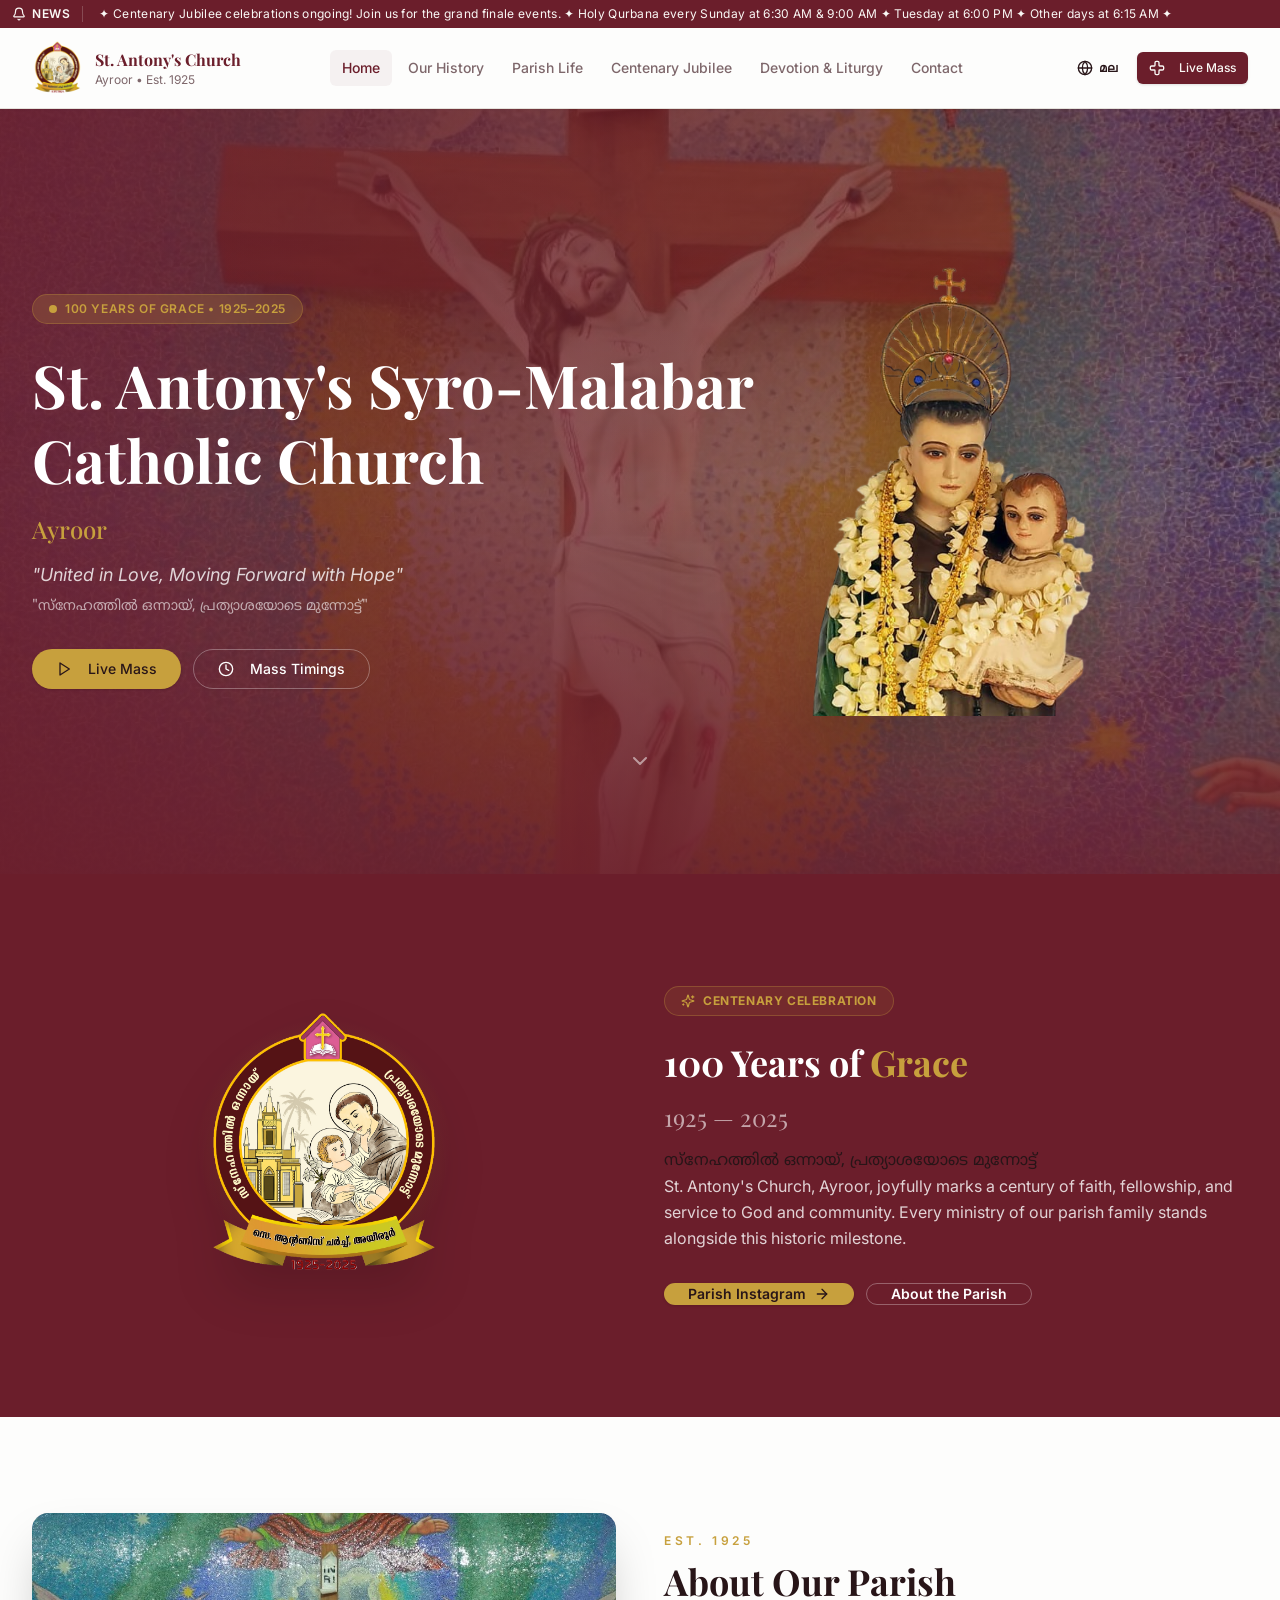
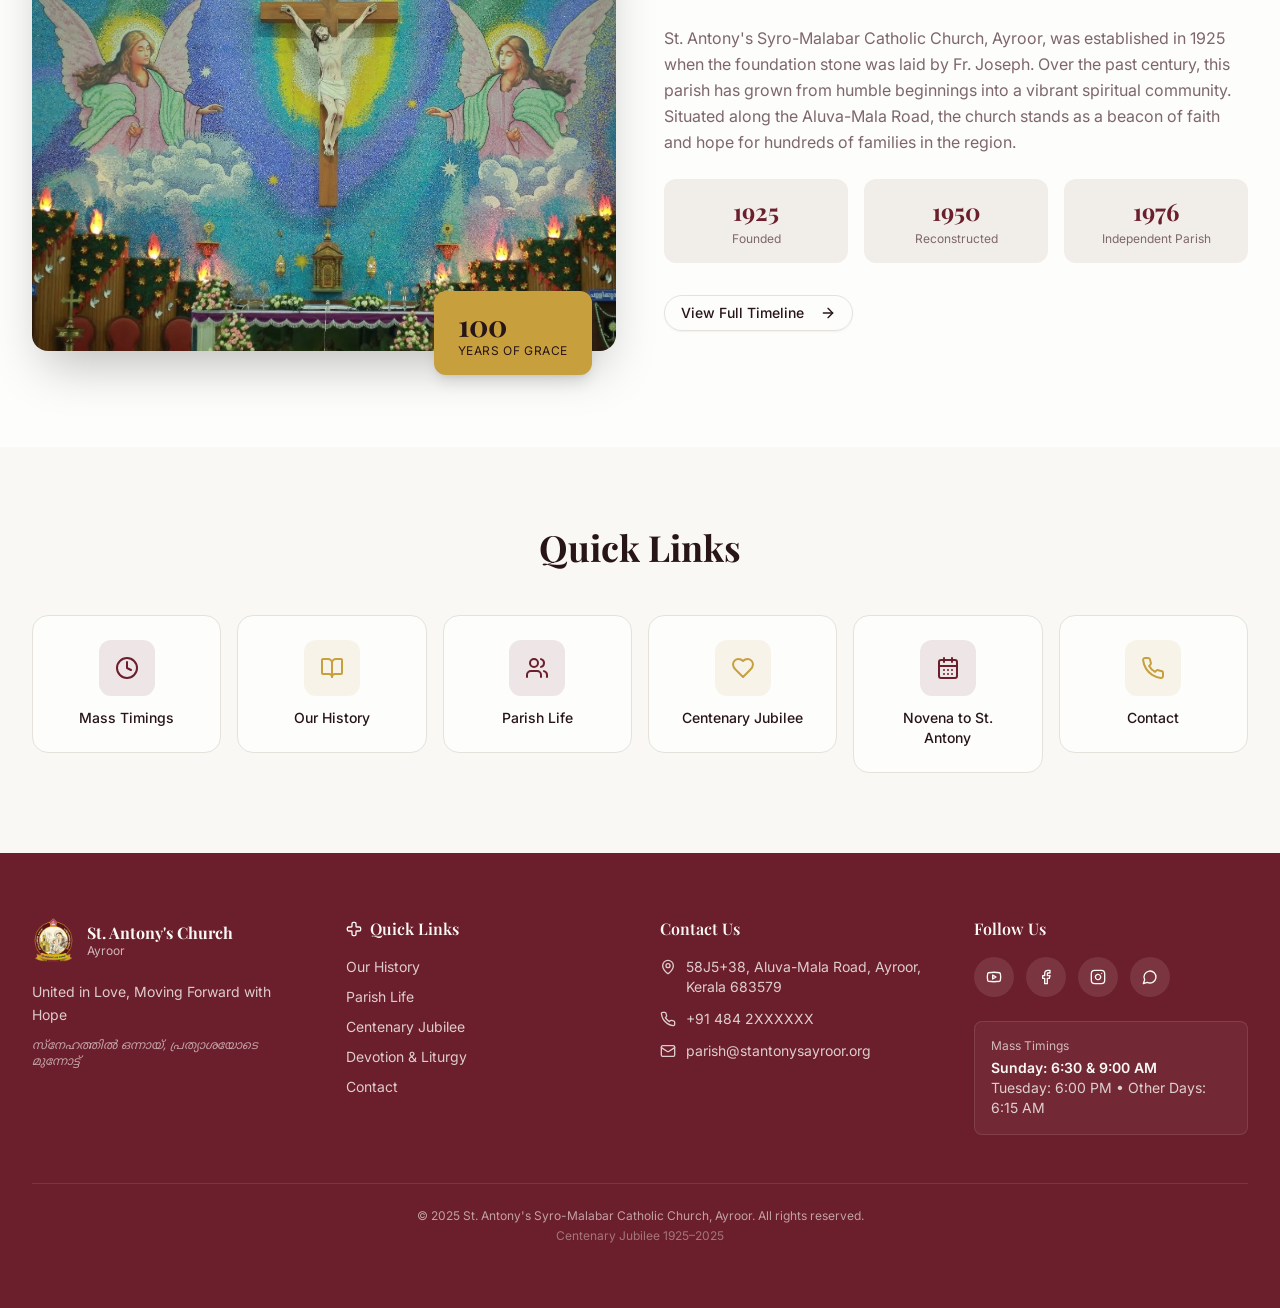
==== commit e9b74427: "Redesign the 100 Years of Grace section on the homepage Replaces the countdown-timer layout with a t" ====
--- a/index.html
+++ b/index.html
@@ -11,7 +11,7 @@
 <body class="min-h-screen flex flex-col">
 <div class="bg-primary text-primary-foreground py-1.5 overflow-hidden relative"><div class="flex items-center"><div class="flex-shrink-0 px-3 flex items-center gap-1.5 border-r border-primary-foreground/20 z-10 bg-primary"><svg xmlns="http://www.w3.org/2000/svg" width="24" height="24" viewBox="0 0 24 24" fill="none" stroke="currentColor" stroke-width="2" stroke-linecap="round" stroke-linejoin="round" class="lucide lucide-bell w-3.5 h-3.5"><path d="M10.268 21a2 2 0 0 0 3.464 0"></path><path d="M3.262 15.326A1 1 0 0 0 4 17h16a1 1 0 0 0 .74-1.673C19.41 13.956 18 12.499 18 8A6 6 0 0 0 6 8c0 4.499-1.411 5.956-2.738 7.326"></path></svg><span class="text-xs font-body font-semibold uppercase tracking-wider hidden sm:inline">News</span></div><div class="overflow-hidden flex-1"><p class="animate-ticker whitespace-nowrap text-xs font-body tracking-wide pl-4">&#10022; Centenary Jubilee celebrations ongoing! Join us for the grand finale events. &#10022; Holy Qurbana every Sunday at 6:30 AM &amp; 9:00 AM &#10022; Tuesday at 6:00 PM &#10022; Other days at 6:15 AM &#10022;</p></div></div></div><nav class="bg-card/95 backdrop-blur-md shadow-sm sticky top-0 z-50 border-b border-border"><div class="max-w-7xl mx-auto px-4 sm:px-6 lg:px-8"><div class="flex items-center justify-between h-16 md:h-20"><a class="flex items-center gap-3 flex-shrink-0" href="index.html"><img src="assets/images/logo.png" alt="Church Logo" class="h-10 md:h-14 w-auto"><div class="hidden sm:block"><p class="font-heading text-sm md:text-base font-bold text-primary leading-tight">St. Antony's Church</p><p class="text-[10px] md:text-xs text-muted-foreground font-body">Ayroor &bull; Est. 1925</p></div></a><div class="hidden lg:flex items-center gap-1"><a class="px-3 py-2 text-sm font-body font-medium rounded-md transition-colors text-primary bg-primary/5" href="index.html">Home</a><a class="px-3 py-2 text-sm font-body font-medium rounded-md transition-colors text-muted-foreground hover:text-primary hover:bg-primary/5" href="history.html">Our History</a><a class="px-3 py-2 text-sm font-body font-medium rounded-md transition-colors text-muted-foreground hover:text-primary hover:bg-primary/5" href="parish-life.html">Parish Life</a><a class="px-3 py-2 text-sm font-body font-medium rounded-md transition-colors text-muted-foreground hover:text-primary hover:bg-primary/5" href="jubilee.html">Centenary Jubilee</a><a class="px-3 py-2 text-sm font-body font-medium rounded-md transition-colors text-muted-foreground hover:text-primary hover:bg-primary/5" href="devotion.html">Devotion &amp; Liturgy</a><a class="px-3 py-2 text-sm font-body font-medium rounded-md transition-colors text-muted-foreground hover:text-primary hover:bg-primary/5" href="contact.html">Contact</a></div><div class="flex items-center gap-2"><button onclick="toggleLanguage(this)" class="inline-flex items-center justify-center whitespace-nowrap transition-colors focus-visible:outline-none focus-visible:ring-1 focus-visible:ring-ring disabled:pointer-events-none disabled:opacity-50 [&_svg]:pointer-events-none [&_svg]:size-4 [&_svg]:shrink-0 hover:bg-accent hover:text-accent-foreground h-8 rounded-md px-3 text-xs font-body font-semibold gap-1.5"><svg xmlns="http://www.w3.org/2000/svg" width="24" height="24" viewBox="0 0 24 24" fill="none" stroke="currentColor" stroke-width="2" stroke-linecap="round" stroke-linejoin="round" class="lucide lucide-globe w-4 h-4"><circle cx="12" cy="12" r="10"></circle><path d="M12 2a14.5 14.5 0 0 0 0 20 14.5 14.5 0 0 0 0-20"></path><path d="M2 12h20"></path></svg>മല</button><a class="items-center justify-center gap-2 whitespace-nowrap font-medium transition-colors focus-visible:outline-none focus-visible:ring-1 focus-visible:ring-ring disabled:pointer-events-none disabled:opacity-50 [&_svg]:pointer-events-none [&_svg]:size-4 [&_svg]:shrink-0 text-primary-foreground shadow h-8 rounded-md px-3 hidden md:flex font-body text-xs bg-primary hover:bg-primary/90" href="devotion.html"><svg xmlns="http://www.w3.org/2000/svg" width="24" height="24" viewBox="0 0 24 24" fill="none" stroke="currentColor" stroke-width="2" stroke-linecap="round" stroke-linejoin="round" class="lucide lucide-cross w-3.5 h-3.5 mr-1.5"><path d="M4 9a2 2 0 0 0-2 2v2a2 2 0 0 0 2 2h4a1 1 0 0 1 1 1v4a2 2 0 0 0 2 2h2a2 2 0 0 0 2-2v-4a1 1 0 0 1 1-1h4a2 2 0 0 0 2-2v-2a2 2 0 0 0-2-2h-4a1 1 0 0 1-1-1V4a2 2 0 0 0-2-2h-2a2 2 0 0 0-2 2v4a1 1 0 0 1-1 1z"></path></svg>Live Mass</a><button onclick="toggleMobileMenu()" class="lg:hidden p-2 text-foreground"><svg xmlns="http://www.w3.org/2000/svg" width="24" height="24" viewBox="0 0 24 24" fill="none" stroke="currentColor" stroke-width="2" stroke-linecap="round" stroke-linejoin="round" class="lucide lucide-menu w-5 h-5"><line x1="4" x2="20" y1="12" y2="12"></line><line x1="4" x2="20" y1="6" y2="6"></line><line x1="4" x2="20" y1="18" y2="18"></line></svg></button></div></div><div id="mobile-menu" class="hidden lg:hidden pb-4"><a class="block px-4 py-3 text-sm font-body font-medium rounded-md text-primary bg-primary/5" href="index.html">Home</a><a class="block px-4 py-3 text-sm font-body font-medium rounded-md text-muted-foreground hover:text-primary hover:bg-primary/5" href="history.html">Our History</a><a class="block px-4 py-3 text-sm font-body font-medium rounded-md text-muted-foreground hover:text-primary hover:bg-primary/5" href="parish-life.html">Parish Life</a><a class="block px-4 py-3 text-sm font-body font-medium rounded-md text-muted-foreground hover:text-primary hover:bg-primary/5" href="jubilee.html">Centenary Jubilee</a><a class="block px-4 py-3 text-sm font-body font-medium rounded-md text-muted-foreground hover:text-primary hover:bg-primary/5" href="devotion.html">Devotion & Liturgy</a><a class="block px-4 py-3 text-sm font-body font-medium rounded-md text-muted-foreground hover:text-primary hover:bg-primary/5" href="contact.html">Contact</a></div></div></nav>
 <main class="flex-1">
-<div><section class="relative min-h-[85vh] flex items-center overflow-hidden"><div class="absolute inset-0"><img src="assets/images/hero-church.jpg" alt="St. Antony's Church, Ayroor" class="w-full h-full object-cover"><div class="absolute inset-0 bg-gradient-to-r from-primary/90 via-primary/70 to-primary/40"></div><div class="absolute inset-0 bg-gradient-to-t from-primary/80 via-transparent to-primary/30"></div></div><div class="relative z-10 max-w-7xl mx-auto px-4 sm:px-6 lg:px-8 py-20 w-full"><div class="grid grid-cols-1 lg:grid-cols-2 gap-10 items-center"><div><div class="inline-flex items-center gap-2 bg-secondary/20 backdrop-blur-sm border border-secondary/30 rounded-full px-4 py-1.5 mb-6"><span class="w-2 h-2 bg-secondary rounded-full animate-pulse"></span><span class="text-xs font-body font-semibold text-secondary tracking-wider uppercase">100 Years of Grace &bull; 1925&ndash;2025</span></div><h1 class="font-heading font-bold text-white leading-tight mb-4" style="font-size: clamp(1.5rem, 1rem + 3.4vw, 3.75rem);"><span class="block whitespace-nowrap">St. Antony's Syro-Malabar</span><span class="block">Catholic Church</span></h1><p class="font-heading text-xl sm:text-2xl text-secondary font-medium mb-2">Ayroor</p><p class="font-body text-white/80 text-lg italic mt-4 mb-2">"United in Love, Moving Forward with Hope"</p><p class="font-malayalam text-white/60 text-sm mb-8">"സ്നേഹത്തിൽ ഒന്നായ്, പ്രത്യാശയോടെ മുന്നോട്ട്"</p><div class="flex flex-wrap gap-3"><a class="inline-flex items-center justify-center gap-2 whitespace-nowrap text-sm font-medium transition-colors focus-visible:outline-none focus-visible:ring-1 focus-visible:ring-ring disabled:pointer-events-none disabled:opacity-50 [&_svg]:pointer-events-none [&_svg]:size-4 [&_svg]:shrink-0 shadow h-10 font-body bg-secondary text-secondary-foreground hover:bg-secondary/90 rounded-full px-6" href="devotion.html"><svg xmlns="http://www.w3.org/2000/svg" width="24" height="24" viewBox="0 0 24 24" fill="none" stroke="currentColor" stroke-width="2" stroke-linecap="round" stroke-linejoin="round" class="lucide lucide-play w-4 h-4 mr-2"><polygon points="6 3 20 12 6 21 6 3"></polygon></svg>Live Mass</a><a class="inline-flex items-center justify-center gap-2 whitespace-nowrap text-sm font-medium transition-colors focus-visible:outline-none focus-visible:ring-1 focus-visible:ring-ring disabled:pointer-events-none disabled:opacity-50 [&_svg]:pointer-events-none [&_svg]:size-4 [&_svg]:shrink-0 border bg-transparent shadow-sm hover:text-accent-foreground h-10 font-body border-white/30 text-white hover:bg-white/10 rounded-full px-6" href="devotion.html"><svg xmlns="http://www.w3.org/2000/svg" width="24" height="24" viewBox="0 0 24 24" fill="none" stroke="currentColor" stroke-width="2" stroke-linecap="round" stroke-linejoin="round" class="lucide lucide-clock w-4 h-4 mr-2"><circle cx="12" cy="12" r="10"></circle><polyline points="12 6 12 12 16 14"></polyline></svg>Mass Timings</a></div></div><div class="hidden lg:flex justify-center"><div class="relative"><div class="absolute inset-0 bg-gradient-to-t from-secondary/20 to-transparent rounded-full blur-3xl scale-110"></div><img src="assets/images/st-antony.png" alt="St. Antony of Padua" class="relative h-[450px] w-auto object-contain drop-shadow-2xl"></div></div></div><button onclick="scrollToNextSection()" class="absolute bottom-6 left-1/2 -translate-x-1/2 z-10 animate-bounce"><svg xmlns="http://www.w3.org/2000/svg" width="24" height="24" viewBox="0 0 24 24" fill="none" stroke="currentColor" stroke-width="2" stroke-linecap="round" stroke-linejoin="round" class="lucide lucide-chevron-down w-6 h-6 text-white/50"><path d="m6 9 6 6 6-6"></path></svg></button></div></section><section class="py-16 md:py-24 bg-muted relative overflow-hidden"><div class="absolute inset-0 opacity-[0.03]" style="background-image: url(&quot;data:image/svg+xml,%3Csvg width=\'60\' height=\'60\' viewBox=\'0 0 60 60\' xmlns=\'http://www.w3.org/2000/svg\'%3E%3Cpath d=\'M28 0h4v60h-4zM0 28h60v4H0z\' fill=\'%23000\' fill-opacity=\'1\'/%3E%3C/svg%3E&quot;); background-size: 60px 60px;"></div><div class="max-w-7xl mx-auto px-4 sm:px-6 lg:px-8 relative z-10 text-center"><div><p class="font-body text-xs tracking-[0.3em] uppercase text-secondary font-semibold mb-3">1925 &ndash; 2025</p><h2 class="font-heading text-3xl md:text-5xl font-bold text-foreground mb-3">100 Years of Grace</h2><p class="font-body text-muted-foreground max-w-xl mx-auto mb-12">Celebrating a century of faith, love, and service (1925&ndash;2025)</p></div><div class="flex justify-center gap-4 md:gap-8"><div class="text-center"><div class="w-20 h-20 md:w-28 md:h-28 bg-card rounded-2xl shadow-lg border border-border flex items-center justify-center mb-3"><span id="cd-days" class="font-heading text-3xl md:text-5xl font-bold text-primary">00</span></div><p class="font-body text-xs md:text-sm text-muted-foreground uppercase tracking-wider">Days</p></div><div class="text-center"><div class="w-20 h-20 md:w-28 md:h-28 bg-card rounded-2xl shadow-lg border border-border flex items-center justify-center mb-3"><span id="cd-hours" class="font-heading text-3xl md:text-5xl font-bold text-primary">00</span></div><p class="font-body text-xs md:text-sm text-muted-foreground uppercase tracking-wider">Hours</p></div><div class="text-center"><div class="w-20 h-20 md:w-28 md:h-28 bg-card rounded-2xl shadow-lg border border-border flex items-center justify-center mb-3"><span id="cd-mins" class="font-heading text-3xl md:text-5xl font-bold text-primary">00</span></div><p class="font-body text-xs md:text-sm text-muted-foreground uppercase tracking-wider">Minutes</p></div><div class="text-center"><div class="w-20 h-20 md:w-28 md:h-28 bg-card rounded-2xl shadow-lg border border-border flex items-center justify-center mb-3"><span id="cd-secs" class="font-heading text-3xl md:text-5xl font-bold text-primary">00</span></div><p class="font-body text-xs md:text-sm text-muted-foreground uppercase tracking-wider">Seconds</p></div></div><p class="font-body text-sm text-muted-foreground mt-10">until the grand celebration concludes</p></div></section><section class="py-16 md:py-24 bg-card"><div class="max-w-7xl mx-auto px-4 sm:px-6 lg:px-8"><div class="grid grid-cols-1 lg:grid-cols-2 gap-12 items-center"><div class="relative"><div class="aspect-[4/3] rounded-2xl overflow-hidden shadow-2xl"><img src="assets/images/altar.jpg" alt="The Altar at St. Antony's Church" class="w-full h-full object-cover"></div><div class="absolute -bottom-6 -right-4 md:right-6 bg-secondary text-secondary-foreground px-6 py-4 rounded-xl shadow-lg"><p class="font-heading text-3xl font-bold">100</p><p class="font-body text-xs uppercase tracking-wider">Years of Grace</p></div></div><div><p class="font-body text-xs tracking-[0.3em] uppercase text-secondary font-semibold mb-3">Est. 1925</p><h2 class="font-heading text-3xl md:text-4xl font-bold text-foreground mb-6">About Our Parish</h2><p class="font-body text-muted-foreground leading-relaxed mb-6">St. Antony's Syro-Malabar Catholic Church, Ayroor, was established in 1925 when the foundation stone was laid by Fr. Joseph. Over the past century, this parish has grown from humble beginnings into a vibrant spiritual community. Situated along the Aluva-Mala Road, the church stands as a beacon of faith and hope for hundreds of families in the region.</p><div class="grid grid-cols-3 gap-4 mb-8"><div class="text-center p-4 bg-muted rounded-xl"><p class="font-heading text-2xl font-bold text-primary">1925</p><p class="font-body text-xs text-muted-foreground mt-1">Founded</p></div><div class="text-center p-4 bg-muted rounded-xl"><p class="font-heading text-2xl font-bold text-primary">1950</p><p class="font-body text-xs text-muted-foreground mt-1">Reconstructed</p></div><div class="text-center p-4 bg-muted rounded-xl"><p class="font-heading text-2xl font-bold text-primary">1976</p><p class="font-body text-xs text-muted-foreground mt-1">Independent Parish</p></div></div><a class="inline-flex items-center justify-center gap-2 whitespace-nowrap text-sm font-medium transition-colors focus-visible:outline-none focus-visible:ring-1 focus-visible:ring-ring disabled:pointer-events-none disabled:opacity-50 [&_svg]:pointer-events-none [&_svg]:size-4 [&_svg]:shrink-0 border border-input bg-transparent shadow-sm hover:bg-accent hover:text-accent-foreground h-9 px-4 py-2 font-body rounded-full" href="history.html">View Full Timeline<svg xmlns="http://www.w3.org/2000/svg" width="24" height="24" viewBox="0 0 24 24" fill="none" stroke="currentColor" stroke-width="2" stroke-linecap="round" stroke-linejoin="round" class="lucide lucide-arrow-right w-4 h-4 ml-2"><path d="M5 12h14"></path><path d="m12 5 7 7-7 7"></path></svg></a></div></div></div></section><section class="py-16 md:py-20 bg-background"><div class="max-w-7xl mx-auto px-4 sm:px-6 lg:px-8"><div class="text-center mb-12"><h2 class="font-heading text-3xl md:text-4xl font-bold text-foreground">Quick Links</h2></div><div class="grid grid-cols-2 md:grid-cols-3 lg:grid-cols-6 gap-4"><div><a class="flex flex-col items-center gap-3 p-6 bg-card rounded-2xl border border-border hover:shadow-lg hover:border-secondary/30 transition-all duration-300 group" href="devotion.html"><div class="w-14 h-14 rounded-xl bg-primary/10 text-primary flex items-center justify-center group-hover:scale-110 transition-transform"><svg xmlns="http://www.w3.org/2000/svg" width="24" height="24" viewBox="0 0 24 24" fill="none" stroke="currentColor" stroke-width="2" stroke-linecap="round" stroke-linejoin="round" class="lucide lucide-clock w-6 h-6"><circle cx="12" cy="12" r="10"></circle><polyline points="12 6 12 12 16 14"></polyline></svg></div><p class="font-body text-sm font-medium text-foreground text-center">Mass Timings</p></a></div><div><a class="flex flex-col items-center gap-3 p-6 bg-card rounded-2xl border border-border hover:shadow-lg hover:border-secondary/30 transition-all duration-300 group" href="history.html"><div class="w-14 h-14 rounded-xl bg-secondary/10 text-secondary flex items-center justify-center group-hover:scale-110 transition-transform"><svg xmlns="http://www.w3.org/2000/svg" width="24" height="24" viewBox="0 0 24 24" fill="none" stroke="currentColor" stroke-width="2" stroke-linecap="round" stroke-linejoin="round" class="lucide lucide-book-open w-6 h-6"><path d="M12 7v14"></path><path d="M3 18a1 1 0 0 1-1-1V4a1 1 0 0 1 1-1h5a4 4 0 0 1 4 4 4 4 0 0 1 4-4h5a1 1 0 0 1 1 1v13a1 1 0 0 1-1 1h-6a3 3 0 0 0-3 3 3 3 0 0 0-3-3z"></path></svg></div><p class="font-body text-sm font-medium text-foreground text-center">Our History</p></a></div><div><a class="flex flex-col items-center gap-3 p-6 bg-card rounded-2xl border border-border hover:shadow-lg hover:border-secondary/30 transition-all duration-300 group" href="parish-life.html"><div class="w-14 h-14 rounded-xl bg-primary/10 text-primary flex items-center justify-center group-hover:scale-110 transition-transform"><svg xmlns="http://www.w3.org/2000/svg" width="24" height="24" viewBox="0 0 24 24" fill="none" stroke="currentColor" stroke-width="2" stroke-linecap="round" stroke-linejoin="round" class="lucide lucide-users w-6 h-6"><path d="M16 21v-2a4 4 0 0 0-4-4H6a4 4 0 0 0-4 4v2"></path><circle cx="9" cy="7" r="4"></circle><path d="M22 21v-2a4 4 0 0 0-3-3.87"></path><path d="M16 3.13a4 4 0 0 1 0 7.75"></path></svg></div><p class="font-body text-sm font-medium text-foreground text-center">Parish Life</p></a></div><div><a class="flex flex-col items-center gap-3 p-6 bg-card rounded-2xl border border-border hover:shadow-lg hover:border-secondary/30 transition-all duration-300 group" href="jubilee.html"><div class="w-14 h-14 rounded-xl bg-secondary/10 text-secondary flex items-center justify-center group-hover:scale-110 transition-transform"><svg xmlns="http://www.w3.org/2000/svg" width="24" height="24" viewBox="0 0 24 24" fill="none" stroke="currentColor" stroke-width="2" stroke-linecap="round" stroke-linejoin="round" class="lucide lucide-heart w-6 h-6"><path d="M19 14c1.49-1.46 3-3.21 3-5.5A5.5 5.5 0 0 0 16.5 3c-1.76 0-3 .5-4.5 2-1.5-1.5-2.74-2-4.5-2A5.5 5.5 0 0 0 2 8.5c0 2.3 1.5 4.05 3 5.5l7 7Z"></path></svg></div><p class="font-body text-sm font-medium text-foreground text-center">Centenary Jubilee</p></a></div><div><a class="flex flex-col items-center gap-3 p-6 bg-card rounded-2xl border border-border hover:shadow-lg hover:border-secondary/30 transition-all duration-300 group" href="devotion.html"><div class="w-14 h-14 rounded-xl bg-primary/10 text-primary flex items-center justify-center group-hover:scale-110 transition-transform"><svg xmlns="http://www.w3.org/2000/svg" width="24" height="24" viewBox="0 0 24 24" fill="none" stroke="currentColor" stroke-width="2" stroke-linecap="round" stroke-linejoin="round" class="lucide lucide-calendar-days w-6 h-6"><path d="M8 2v4"></path><path d="M16 2v4"></path><rect width="18" height="18" x="3" y="4" rx="2"></rect><path d="M3 10h18"></path><path d="M8 14h.01"></path><path d="M12 14h.01"></path><path d="M16 14h.01"></path><path d="M8 18h.01"></path><path d="M12 18h.01"></path><path d="M16 18h.01"></path></svg></div><p class="font-body text-sm font-medium text-foreground text-center">Novena to St. Antony</p></a></div><div><a class="flex flex-col items-center gap-3 p-6 bg-card rounded-2xl border border-border hover:shadow-lg hover:border-secondary/30 transition-all duration-300 group" href="contact.html"><div class="w-14 h-14 rounded-xl bg-secondary/10 text-secondary flex items-center justify-center group-hover:scale-110 transition-transform"><svg xmlns="http://www.w3.org/2000/svg" width="24" height="24" viewBox="0 0 24 24" fill="none" stroke="currentColor" stroke-width="2" stroke-linecap="round" stroke-linejoin="round" class="lucide lucide-phone w-6 h-6"><path d="M22 16.92v3a2 2 0 0 1-2.18 2 19.79 19.79 0 0 1-8.63-3.07 19.5 19.5 0 0 1-6-6 19.79 19.79 0 0 1-3.07-8.67A2 2 0 0 1 4.11 2h3a2 2 0 0 1 2 1.72 12.84 12.84 0 0 0 .7 2.81 2 2 0 0 1-.45 2.11L8.09 9.91a16 16 0 0 0 6 6l1.27-1.27a2 2 0 0 1 2.11-.45 12.84 12.84 0 0 0 2.81.7A2 2 0 0 1 22 16.92z"></path></svg></div><p class="font-body text-sm font-medium text-foreground text-center">Contact</p></a></div></div></div></section></div>
+<div><section class="relative min-h-[85vh] flex items-center overflow-hidden"><div class="absolute inset-0"><img src="assets/images/hero-church.jpg" alt="St. Antony's Church, Ayroor" class="w-full h-full object-cover"><div class="absolute inset-0 bg-gradient-to-r from-primary/90 via-primary/70 to-primary/40"></div><div class="absolute inset-0 bg-gradient-to-t from-primary/80 via-transparent to-primary/30"></div></div><div class="relative z-10 max-w-7xl mx-auto px-4 sm:px-6 lg:px-8 py-20 w-full"><div class="grid grid-cols-1 lg:grid-cols-2 gap-10 items-center"><div><div class="inline-flex items-center gap-2 bg-secondary/20 backdrop-blur-sm border border-secondary/30 rounded-full px-4 py-1.5 mb-6"><span class="w-2 h-2 bg-secondary rounded-full animate-pulse"></span><span class="text-xs font-body font-semibold text-secondary tracking-wider uppercase">100 Years of Grace &bull; 1925&ndash;2025</span></div><h1 class="font-heading font-bold text-white leading-tight mb-4" style="font-size: clamp(1.5rem, 1rem + 3.4vw, 3.75rem);"><span class="block whitespace-nowrap">St. Antony's Syro-Malabar</span><span class="block">Catholic Church</span></h1><p class="font-heading text-xl sm:text-2xl text-secondary font-medium mb-2">Ayroor</p><p class="font-body text-white/80 text-lg italic mt-4 mb-2">"United in Love, Moving Forward with Hope"</p><p class="font-malayalam text-white/60 text-sm mb-8">"സ്നേഹത്തിൽ ഒന്നായ്, പ്രത്യാശയോടെ മുന്നോട്ട്"</p><div class="flex flex-wrap gap-3"><a class="inline-flex items-center justify-center gap-2 whitespace-nowrap text-sm font-medium transition-colors focus-visible:outline-none focus-visible:ring-1 focus-visible:ring-ring disabled:pointer-events-none disabled:opacity-50 [&_svg]:pointer-events-none [&_svg]:size-4 [&_svg]:shrink-0 shadow h-10 font-body bg-secondary text-secondary-foreground hover:bg-secondary/90 rounded-full px-6" href="devotion.html"><svg xmlns="http://www.w3.org/2000/svg" width="24" height="24" viewBox="0 0 24 24" fill="none" stroke="currentColor" stroke-width="2" stroke-linecap="round" stroke-linejoin="round" class="lucide lucide-play w-4 h-4 mr-2"><polygon points="6 3 20 12 6 21 6 3"></polygon></svg>Live Mass</a><a class="inline-flex items-center justify-center gap-2 whitespace-nowrap text-sm font-medium transition-colors focus-visible:outline-none focus-visible:ring-1 focus-visible:ring-ring disabled:pointer-events-none disabled:opacity-50 [&_svg]:pointer-events-none [&_svg]:size-4 [&_svg]:shrink-0 border bg-transparent shadow-sm hover:text-accent-foreground h-10 font-body border-white/30 text-white hover:bg-white/10 rounded-full px-6" href="devotion.html"><svg xmlns="http://www.w3.org/2000/svg" width="24" height="24" viewBox="0 0 24 24" fill="none" stroke="currentColor" stroke-width="2" stroke-linecap="round" stroke-linejoin="round" class="lucide lucide-clock w-4 h-4 mr-2"><circle cx="12" cy="12" r="10"></circle><polyline points="12 6 12 12 16 14"></polyline></svg>Mass Timings</a></div></div><div class="hidden lg:flex justify-center"><div class="relative"><div class="absolute inset-0 bg-gradient-to-t from-secondary/20 to-transparent rounded-full blur-3xl scale-110"></div><img src="assets/images/st-antony.png" alt="St. Antony of Padua" class="relative h-[450px] w-auto object-contain drop-shadow-2xl"></div></div></div><button onclick="scrollToNextSection()" class="absolute bottom-6 left-1/2 -translate-x-1/2 z-10 animate-bounce"><svg xmlns="http://www.w3.org/2000/svg" width="24" height="24" viewBox="0 0 24 24" fill="none" stroke="currentColor" stroke-width="2" stroke-linecap="round" stroke-linejoin="round" class="lucide lucide-chevron-down w-6 h-6 text-white/50"><path d="m6 9 6 6 6-6"></path></svg></button></div></section><section class="py-20 md:py-28 bg-primary relative overflow-hidden"><div class="max-w-7xl mx-auto px-4 sm:px-6 lg:px-8 relative z-10"><div class="grid grid-cols-1 lg:grid-cols-2 gap-12 lg:gap-16 items-center"><div class="flex justify-center order-2 lg:order-1"><div class="relative flex items-center justify-center w-64 h-64 sm:w-80 sm:h-80"><div class="absolute inset-0 rounded-full" style="background: radial-gradient(circle, hsl(var(--secondary) / 0.35), transparent 70%);"></div><img src="assets/images/logo.png" alt="Centenary Emblem &ndash; St. Antony's Church, Ayroor" class="relative w-56 h-56 sm:w-72 sm:h-72 object-contain drop-shadow-2xl"></div></div><div class="order-1 lg:order-2"><div class="inline-flex items-center gap-2 bg-secondary/10 border border-secondary/30 rounded-full px-4 py-1.5 mb-6"><svg xmlns="http://www.w3.org/2000/svg" width="24" height="24" viewBox="0 0 24 24" fill="none" stroke="currentColor" stroke-width="2" stroke-linecap="round" stroke-linejoin="round" class="lucide lucide-sparkles w-3.5 h-3.5 text-secondary"><path d="M9.937 15.5A2 2 0 0 0 8.5 14.063l-6.135-1.582a.5.5 0 0 1 0-.962L8.5 9.936A2 2 0 0 0 9.937 8.5l1.582-6.135a.5.5 0 0 1 .962 0L14.063 8.5A2 2 0 0 0 15.5 9.937l6.135 1.581a.5.5 0 0 1 0 .964L15.5 14.063a2 2 0 0 0-1.437 1.437l-1.582 6.135a.5.5 0 0 1-.963 0z"></path><path d="M20 3v4"></path><path d="M22 5h-4"></path><path d="M4 17v2"></path><path d="M5 18H3"></path></svg><span class="text-xs font-body font-bold text-secondary tracking-wider uppercase">Centenary Celebration</span></div><h2 class="font-heading text-4xl sm:text-5xl font-bold text-white leading-tight mb-4">100 Years of <span class="text-secondary">Grace</span></h2><p class="font-heading text-2xl text-white/60 mb-4">1925 &mdash; 2025</p><p class="font-malayalam text-white/70 text-base mb-5">സ്നേഹത്തിൽ ഒന്നായ്, പ്രത്യാശയോടെ മുന്നോട്ട്</p><p class="font-body text-white/80 leading-relaxed max-w-xl mb-8">St. Antony's Church, Ayroor, joyfully marks a century of faith, fellowship, and service to God and community. Every ministry of our parish family stands alongside this historic milestone.</p><div class="flex flex-wrap gap-3"><a href="https://www.instagram.com/stantonyschurchayroor/" target="_blank" rel="noopener noreferrer" class="inline-flex items-center justify-center gap-2 whitespace-nowrap text-sm font-body font-semibold transition-colors shadow h-11 bg-secondary text-secondary-foreground hover:bg-secondary/90 rounded-full px-6">Parish Instagram<svg xmlns="http://www.w3.org/2000/svg" width="24" height="24" viewBox="0 0 24 24" fill="none" stroke="currentColor" stroke-width="2" stroke-linecap="round" stroke-linejoin="round" class="lucide lucide-arrow-right w-4 h-4"><path d="M5 12h14"></path><path d="m12 5 7 7-7 7"></path></svg></a><a href="#about-parish" class="inline-flex items-center justify-center gap-2 whitespace-nowrap text-sm font-body font-semibold transition-colors h-11 border border-white/30 text-white hover:bg-white/10 rounded-full px-6">About the Parish</a></div></div></div></div></section><section id="about-parish" class="py-16 md:py-24 bg-card"><div class="max-w-7xl mx-auto px-4 sm:px-6 lg:px-8"><div class="grid grid-cols-1 lg:grid-cols-2 gap-12 items-center"><div class="relative"><div class="aspect-[4/3] rounded-2xl overflow-hidden shadow-2xl"><img src="assets/images/altar.jpg" alt="The Altar at St. Antony's Church" class="w-full h-full object-cover"></div><div class="absolute -bottom-6 -right-4 md:right-6 bg-secondary text-secondary-foreground px-6 py-4 rounded-xl shadow-lg"><p class="font-heading text-3xl font-bold">100</p><p class="font-body text-xs uppercase tracking-wider">Years of Grace</p></div></div><div><p class="font-body text-xs tracking-[0.3em] uppercase text-secondary font-semibold mb-3">Est. 1925</p><h2 class="font-heading text-3xl md:text-4xl font-bold text-foreground mb-6">About Our Parish</h2><p class="font-body text-muted-foreground leading-relaxed mb-6">St. Antony's Syro-Malabar Catholic Church, Ayroor, was established in 1925 when the foundation stone was laid by Fr. Joseph. Over the past century, this parish has grown from humble beginnings into a vibrant spiritual community. Situated along the Aluva-Mala Road, the church stands as a beacon of faith and hope for hundreds of families in the region.</p><div class="grid grid-cols-3 gap-4 mb-8"><div class="text-center p-4 bg-muted rounded-xl"><p class="font-heading text-2xl font-bold text-primary">1925</p><p class="font-body text-xs text-muted-foreground mt-1">Founded</p></div><div class="text-center p-4 bg-muted rounded-xl"><p class="font-heading text-2xl font-bold text-primary">1950</p><p class="font-body text-xs text-muted-foreground mt-1">Reconstructed</p></div><div class="text-center p-4 bg-muted rounded-xl"><p class="font-heading text-2xl font-bold text-primary">1976</p><p class="font-body text-xs text-muted-foreground mt-1">Independent Parish</p></div></div><a class="inline-flex items-center justify-center gap-2 whitespace-nowrap text-sm font-medium transition-colors focus-visible:outline-none focus-visible:ring-1 focus-visible:ring-ring disabled:pointer-events-none disabled:opacity-50 [&_svg]:pointer-events-none [&_svg]:size-4 [&_svg]:shrink-0 border border-input bg-transparent shadow-sm hover:bg-accent hover:text-accent-foreground h-9 px-4 py-2 font-body rounded-full" href="history.html">View Full Timeline<svg xmlns="http://www.w3.org/2000/svg" width="24" height="24" viewBox="0 0 24 24" fill="none" stroke="currentColor" stroke-width="2" stroke-linecap="round" stroke-linejoin="round" class="lucide lucide-arrow-right w-4 h-4 ml-2"><path d="M5 12h14"></path><path d="m12 5 7 7-7 7"></path></svg></a></div></div></div></section><section class="py-16 md:py-20 bg-background"><div class="max-w-7xl mx-auto px-4 sm:px-6 lg:px-8"><div class="text-center mb-12"><h2 class="font-heading text-3xl md:text-4xl font-bold text-foreground">Quick Links</h2></div><div class="grid grid-cols-2 md:grid-cols-3 lg:grid-cols-6 gap-4"><div><a class="flex flex-col items-center gap-3 p-6 bg-card rounded-2xl border border-border hover:shadow-lg hover:border-secondary/30 transition-all duration-300 group" href="devotion.html"><div class="w-14 h-14 rounded-xl bg-primary/10 text-primary flex items-center justify-center group-hover:scale-110 transition-transform"><svg xmlns="http://www.w3.org/2000/svg" width="24" height="24" viewBox="0 0 24 24" fill="none" stroke="currentColor" stroke-width="2" stroke-linecap="round" stroke-linejoin="round" class="lucide lucide-clock w-6 h-6"><circle cx="12" cy="12" r="10"></circle><polyline points="12 6 12 12 16 14"></polyline></svg></div><p class="font-body text-sm font-medium text-foreground text-center">Mass Timings</p></a></div><div><a class="flex flex-col items-center gap-3 p-6 bg-card rounded-2xl border border-border hover:shadow-lg hover:border-secondary/30 transition-all duration-300 group" href="history.html"><div class="w-14 h-14 rounded-xl bg-secondary/10 text-secondary flex items-center justify-center group-hover:scale-110 transition-transform"><svg xmlns="http://www.w3.org/2000/svg" width="24" height="24" viewBox="0 0 24 24" fill="none" stroke="currentColor" stroke-width="2" stroke-linecap="round" stroke-linejoin="round" class="lucide lucide-book-open w-6 h-6"><path d="M12 7v14"></path><path d="M3 18a1 1 0 0 1-1-1V4a1 1 0 0 1 1-1h5a4 4 0 0 1 4 4 4 4 0 0 1 4-4h5a1 1 0 0 1 1 1v13a1 1 0 0 1-1 1h-6a3 3 0 0 0-3 3 3 3 0 0 0-3-3z"></path></svg></div><p class="font-body text-sm font-medium text-foreground text-center">Our History</p></a></div><div><a class="flex flex-col items-center gap-3 p-6 bg-card rounded-2xl border border-border hover:shadow-lg hover:border-secondary/30 transition-all duration-300 group" href="parish-life.html"><div class="w-14 h-14 rounded-xl bg-primary/10 text-primary flex items-center justify-center group-hover:scale-110 transition-transform"><svg xmlns="http://www.w3.org/2000/svg" width="24" height="24" viewBox="0 0 24 24" fill="none" stroke="currentColor" stroke-width="2" stroke-linecap="round" stroke-linejoin="round" class="lucide lucide-users w-6 h-6"><path d="M16 21v-2a4 4 0 0 0-4-4H6a4 4 0 0 0-4 4v2"></path><circle cx="9" cy="7" r="4"></circle><path d="M22 21v-2a4 4 0 0 0-3-3.87"></path><path d="M16 3.13a4 4 0 0 1 0 7.75"></path></svg></div><p class="font-body text-sm font-medium text-foreground text-center">Parish Life</p></a></div><div><a class="flex flex-col items-center gap-3 p-6 bg-card rounded-2xl border border-border hover:shadow-lg hover:border-secondary/30 transition-all duration-300 group" href="jubilee.html"><div class="w-14 h-14 rounded-xl bg-secondary/10 text-secondary flex items-center justify-center group-hover:scale-110 transition-transform"><svg xmlns="http://www.w3.org/2000/svg" width="24" height="24" viewBox="0 0 24 24" fill="none" stroke="currentColor" stroke-width="2" stroke-linecap="round" stroke-linejoin="round" class="lucide lucide-heart w-6 h-6"><path d="M19 14c1.49-1.46 3-3.21 3-5.5A5.5 5.5 0 0 0 16.5 3c-1.76 0-3 .5-4.5 2-1.5-1.5-2.74-2-4.5-2A5.5 5.5 0 0 0 2 8.5c0 2.3 1.5 4.05 3 5.5l7 7Z"></path></svg></div><p class="font-body text-sm font-medium text-foreground text-center">Centenary Jubilee</p></a></div><div><a class="flex flex-col items-center gap-3 p-6 bg-card rounded-2xl border border-border hover:shadow-lg hover:border-secondary/30 transition-all duration-300 group" href="devotion.html"><div class="w-14 h-14 rounded-xl bg-primary/10 text-primary flex items-center justify-center group-hover:scale-110 transition-transform"><svg xmlns="http://www.w3.org/2000/svg" width="24" height="24" viewBox="0 0 24 24" fill="none" stroke="currentColor" stroke-width="2" stroke-linecap="round" stroke-linejoin="round" class="lucide lucide-calendar-days w-6 h-6"><path d="M8 2v4"></path><path d="M16 2v4"></path><rect width="18" height="18" x="3" y="4" rx="2"></rect><path d="M3 10h18"></path><path d="M8 14h.01"></path><path d="M12 14h.01"></path><path d="M16 14h.01"></path><path d="M8 18h.01"></path><path d="M12 18h.01"></path><path d="M16 18h.01"></path></svg></div><p class="font-body text-sm font-medium text-foreground text-center">Novena to St. Antony</p></a></div><div><a class="flex flex-col items-center gap-3 p-6 bg-card rounded-2xl border border-border hover:shadow-lg hover:border-secondary/30 transition-all duration-300 group" href="contact.html"><div class="w-14 h-14 rounded-xl bg-secondary/10 text-secondary flex items-center justify-center group-hover:scale-110 transition-transform"><svg xmlns="http://www.w3.org/2000/svg" width="24" height="24" viewBox="0 0 24 24" fill="none" stroke="currentColor" stroke-width="2" stroke-linecap="round" stroke-linejoin="round" class="lucide lucide-phone w-6 h-6"><path d="M22 16.92v3a2 2 0 0 1-2.18 2 19.79 19.79 0 0 1-8.63-3.07 19.5 19.5 0 0 1-6-6 19.79 19.79 0 0 1-3.07-8.67A2 2 0 0 1 4.11 2h3a2 2 0 0 1 2 1.72 12.84 12.84 0 0 0 .7 2.81 2 2 0 0 1-.45 2.11L8.09 9.91a16 16 0 0 0 6 6l1.27-1.27a2 2 0 0 1 2.11-.45 12.84 12.84 0 0 0 2.81.7A2 2 0 0 1 22 16.92z"></path></svg></div><p class="font-body text-sm font-medium text-foreground text-center">Contact</p></a></div></div></div></section></div>
 </main>
 <footer class="bg-primary text-primary-foreground"><div class="max-w-7xl mx-auto px-4 sm:px-6 lg:px-8 py-12 md:py-16"><div class="grid grid-cols-1 md:grid-cols-2 lg:grid-cols-4 gap-10"><div class="lg:col-span-1"><div class="flex items-center gap-3 mb-4"><img src="assets/images/logo.png" alt="Church Logo" class="h-12 w-auto brightness-100"><div><p class="font-heading text-base font-bold leading-tight">St. Antony's Church</p><p class="text-xs opacity-70 font-body">Ayroor</p></div></div><p class="text-sm opacity-80 font-body leading-relaxed">United in Love, Moving Forward with Hope</p><p class="text-xs opacity-60 font-body mt-3 italic font-malayalam">സ്നേഹത്തിൽ ഒന്നായ്, പ്രത്യാശയോടെ മുന്നോട്ട്</p></div><div><h3 class="font-heading text-base font-semibold mb-4 flex items-center gap-2"><svg xmlns="http://www.w3.org/2000/svg" width="24" height="24" viewBox="0 0 24 24" fill="none" stroke="currentColor" stroke-width="2" stroke-linecap="round" stroke-linejoin="round" class="lucide lucide-cross w-4 h-4"><path d="M4 9a2 2 0 0 0-2 2v2a2 2 0 0 0 2 2h4a1 1 0 0 1 1 1v4a2 2 0 0 0 2 2h2a2 2 0 0 0 2-2v-4a1 1 0 0 1 1-1h4a2 2 0 0 0 2-2v-2a2 2 0 0 0-2-2h-4a1 1 0 0 1-1-1V4a2 2 0 0 0-2-2h-2a2 2 0 0 0-2 2v4a1 1 0 0 1-1 1z"></path></svg>Quick Links</h3><ul class="space-y-2.5 font-body text-sm"><li><a class="opacity-80 hover:opacity-100 transition-opacity" href="history.html">Our History</a></li><li><a class="opacity-80 hover:opacity-100 transition-opacity" href="parish-life.html">Parish Life</a></li><li><a class="opacity-80 hover:opacity-100 transition-opacity" href="jubilee.html">Centenary Jubilee</a></li><li><a class="opacity-80 hover:opacity-100 transition-opacity" href="devotion.html">Devotion &amp; Liturgy</a></li><li><a class="opacity-80 hover:opacity-100 transition-opacity" href="contact.html">Contact</a></li></ul></div><div><h3 class="font-heading text-base font-semibold mb-4">Contact Us</h3><ul class="space-y-3 font-body text-sm"><li class="flex items-start gap-2.5"><svg xmlns="http://www.w3.org/2000/svg" width="24" height="24" viewBox="0 0 24 24" fill="none" stroke="currentColor" stroke-width="2" stroke-linecap="round" stroke-linejoin="round" class="lucide lucide-map-pin w-4 h-4 mt-0.5 flex-shrink-0 opacity-80"><path d="M20 10c0 4.993-5.539 10.193-7.399 11.799a1 1 0 0 1-1.202 0C9.539 20.193 4 14.993 4 10a8 8 0 0 1 16 0"></path><circle cx="12" cy="10" r="3"></circle></svg><span class="opacity-80">58J5+38, Aluva-Mala Road, Ayroor, Kerala 683579</span></li><li class="flex items-center gap-2.5"><svg xmlns="http://www.w3.org/2000/svg" width="24" height="24" viewBox="0 0 24 24" fill="none" stroke="currentColor" stroke-width="2" stroke-linecap="round" stroke-linejoin="round" class="lucide lucide-phone w-4 h-4 flex-shrink-0 opacity-80"><path d="M22 16.92v3a2 2 0 0 1-2.18 2 19.79 19.79 0 0 1-8.63-3.07 19.5 19.5 0 0 1-6-6 19.79 19.79 0 0 1-3.07-8.67A2 2 0 0 1 4.11 2h3a2 2 0 0 1 2 1.72 12.84 12.84 0 0 0 .7 2.81 2 2 0 0 1-.45 2.11L8.09 9.91a16 16 0 0 0 6 6l1.27-1.27a2 2 0 0 1 2.11-.45 12.84 12.84 0 0 0 2.81.7A2 2 0 0 1 22 16.92z"></path></svg><span class="opacity-80">+91 484 2XXXXXX</span></li><li class="flex items-center gap-2.5"><svg xmlns="http://www.w3.org/2000/svg" width="24" height="24" viewBox="0 0 24 24" fill="none" stroke="currentColor" stroke-width="2" stroke-linecap="round" stroke-linejoin="round" class="lucide lucide-mail w-4 h-4 flex-shrink-0 opacity-80"><rect width="20" height="16" x="2" y="4" rx="2"></rect><path d="m22 7-8.97 5.7a1.94 1.94 0 0 1-2.06 0L2 7"></path></svg><span class="opacity-80">parish@stantonysayroor.org</span></li></ul></div><div><h3 class="font-heading text-base font-semibold mb-4">Follow Us</h3><div class="flex gap-3"><a href="https://www.youtube.com/@stantonyschurchayroor" target="_blank" rel="noopener noreferrer" class="w-10 h-10 rounded-full bg-primary-foreground/10 flex items-center justify-center hover:bg-primary-foreground/20 transition-colors"><svg xmlns="http://www.w3.org/2000/svg" width="24" height="24" viewBox="0 0 24 24" fill="none" stroke="currentColor" stroke-width="2" stroke-linecap="round" stroke-linejoin="round" class="lucide lucide-youtube w-4 h-4"><path d="M2.5 17a24.12 24.12 0 0 1 0-10 2 2 0 0 1 1.4-1.4 49.56 49.56 0 0 1 16.2 0A2 2 0 0 1 21.5 7a24.12 24.12 0 0 1 0 10 2 2 0 0 1-1.4 1.4 49.55 49.55 0 0 1-16.2 0A2 2 0 0 1 2.5 17"></path><path d="m10 15 5-3-5-3z"></path></svg></a><a href="https://www.facebook.com/stantonyschurchayroor/" target="_blank" rel="noopener noreferrer" class="w-10 h-10 rounded-full bg-primary-foreground/10 flex items-center justify-center hover:bg-primary-foreground/20 transition-colors"><svg xmlns="http://www.w3.org/2000/svg" width="24" height="24" viewBox="0 0 24 24" fill="none" stroke="currentColor" stroke-width="2" stroke-linecap="round" stroke-linejoin="round" class="lucide lucide-facebook w-4 h-4"><path d="M18 2h-3a5 5 0 0 0-5 5v3H7v4h3v8h4v-8h3l1-4h-4V7a1 1 0 0 1 1-1h3z"></path></svg></a><a href="https://www.instagram.com/stantonyschurchayroor/" target="_blank" rel="noopener noreferrer" class="w-10 h-10 rounded-full bg-primary-foreground/10 flex items-center justify-center hover:bg-primary-foreground/20 transition-colors"><svg xmlns="http://www.w3.org/2000/svg" width="24" height="24" viewBox="0 0 24 24" fill="none" stroke="currentColor" stroke-width="2" stroke-linecap="round" stroke-linejoin="round" class="lucide lucide-instagram w-4 h-4"><rect width="20" height="20" x="2" y="2" rx="5" ry="5"></rect><path d="M16 11.37A4 4 0 1 1 12.63 8 4 4 0 0 1 16 11.37z"></path><line x1="17.5" x2="17.51" y1="6.5" y2="6.5"></line></svg></a><a href="https://www.whatsapp.com/channel/0029VaAH7XgEwEjxKJOsho42" target="_blank" rel="noopener noreferrer" class="w-10 h-10 rounded-full bg-primary-foreground/10 flex items-center justify-center hover:bg-primary-foreground/20 transition-colors"><svg xmlns="http://www.w3.org/2000/svg" width="24" height="24" viewBox="0 0 24 24" fill="none" stroke="currentColor" stroke-width="2" stroke-linecap="round" stroke-linejoin="round" class="lucide lucide-message-circle w-4 h-4"><path d="M7.9 20A9 9 0 1 0 4 16.1L2 22Z"></path></svg></a></div><div class="mt-6 p-4 rounded-lg bg-primary-foreground/5 border border-primary-foreground/10"><p class="text-xs font-body opacity-70 mb-1">Mass Timings</p><p class="text-sm font-body font-semibold">Sunday: 6:30 &amp; 9:00 AM</p><p class="text-sm font-body opacity-80">Tuesday: 6:00 PM &bull; Other Days: 6:15 AM</p></div></div></div><div class="mt-12 pt-6 border-t border-primary-foreground/10 text-center"><p class="text-xs font-body opacity-60">&copy; 2025 St. Antony's Syro-Malabar Catholic Church, Ayroor. All rights reserved.</p><p class="text-xs font-body opacity-40 mt-1">Centenary Jubilee 1925&ndash;2025</p></div></div></footer>
 <script src="assets/common.js"></script>
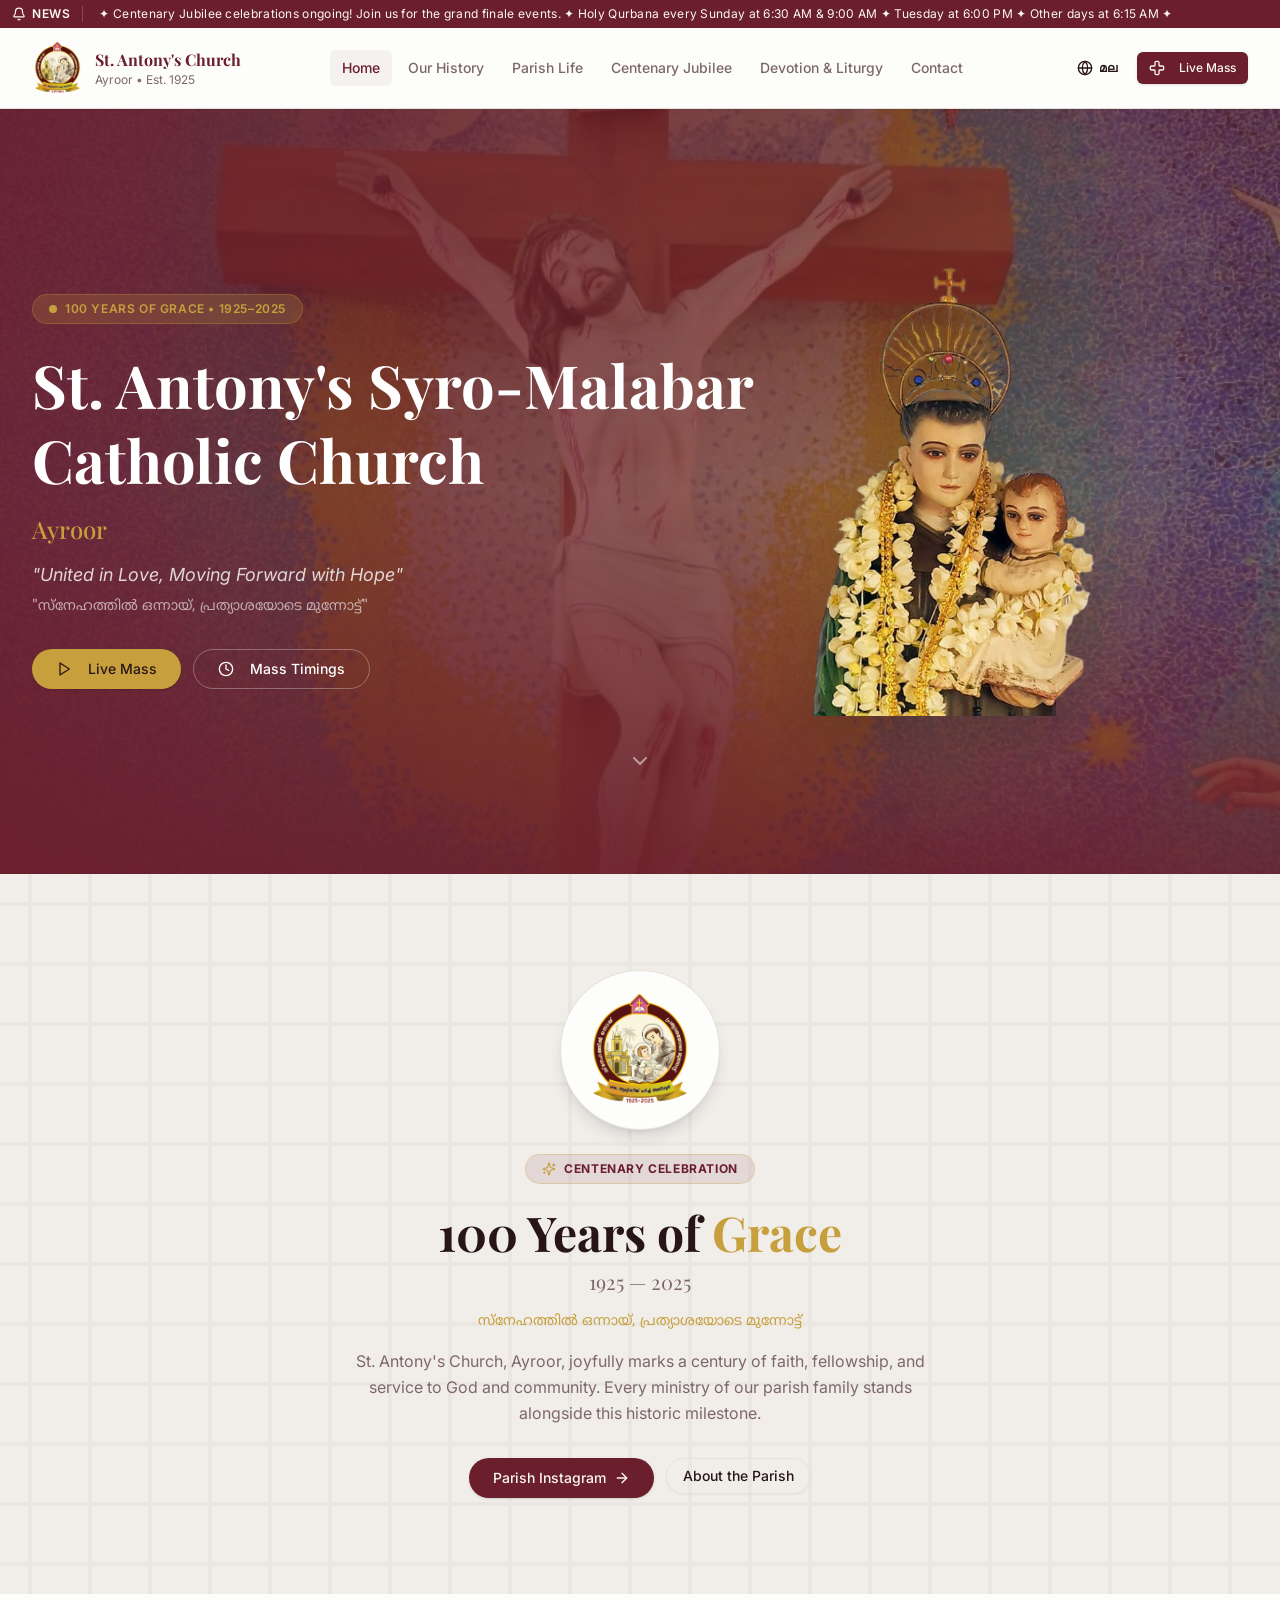
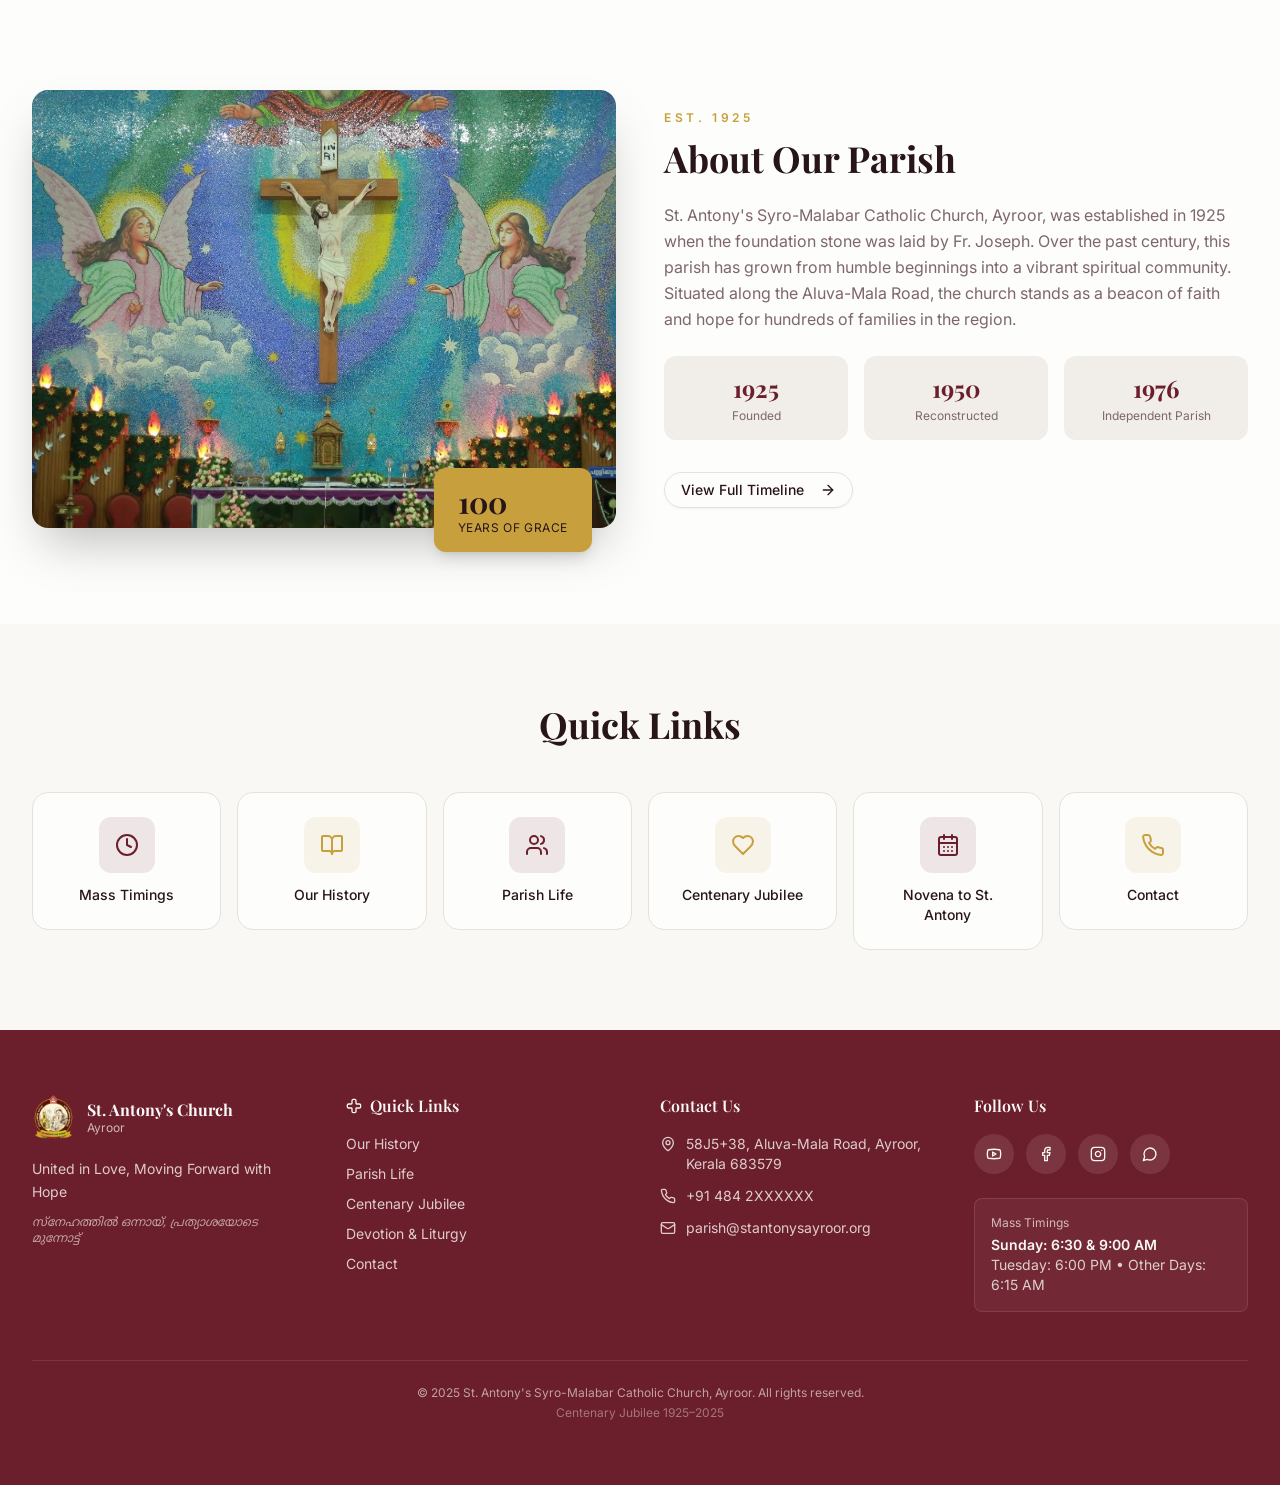
==== commit 8673c52d: "Rework centenary section to match the site's own light theme Replaces the dark two-column banner (co" ====
--- a/index.html
+++ b/index.html
@@ -11,7 +11,7 @@
 <body class="min-h-screen flex flex-col">
 <div class="bg-primary text-primary-foreground py-1.5 overflow-hidden relative"><div class="flex items-center"><div class="flex-shrink-0 px-3 flex items-center gap-1.5 border-r border-primary-foreground/20 z-10 bg-primary"><svg xmlns="http://www.w3.org/2000/svg" width="24" height="24" viewBox="0 0 24 24" fill="none" stroke="currentColor" stroke-width="2" stroke-linecap="round" stroke-linejoin="round" class="lucide lucide-bell w-3.5 h-3.5"><path d="M10.268 21a2 2 0 0 0 3.464 0"></path><path d="M3.262 15.326A1 1 0 0 0 4 17h16a1 1 0 0 0 .74-1.673C19.41 13.956 18 12.499 18 8A6 6 0 0 0 6 8c0 4.499-1.411 5.956-2.738 7.326"></path></svg><span class="text-xs font-body font-semibold uppercase tracking-wider hidden sm:inline">News</span></div><div class="overflow-hidden flex-1"><p class="animate-ticker whitespace-nowrap text-xs font-body tracking-wide pl-4">&#10022; Centenary Jubilee celebrations ongoing! Join us for the grand finale events. &#10022; Holy Qurbana every Sunday at 6:30 AM &amp; 9:00 AM &#10022; Tuesday at 6:00 PM &#10022; Other days at 6:15 AM &#10022;</p></div></div></div><nav class="bg-card/95 backdrop-blur-md shadow-sm sticky top-0 z-50 border-b border-border"><div class="max-w-7xl mx-auto px-4 sm:px-6 lg:px-8"><div class="flex items-center justify-between h-16 md:h-20"><a class="flex items-center gap-3 flex-shrink-0" href="index.html"><img src="assets/images/logo.png" alt="Church Logo" class="h-10 md:h-14 w-auto"><div class="hidden sm:block"><p class="font-heading text-sm md:text-base font-bold text-primary leading-tight">St. Antony's Church</p><p class="text-[10px] md:text-xs text-muted-foreground font-body">Ayroor &bull; Est. 1925</p></div></a><div class="hidden lg:flex items-center gap-1"><a class="px-3 py-2 text-sm font-body font-medium rounded-md transition-colors text-primary bg-primary/5" href="index.html">Home</a><a class="px-3 py-2 text-sm font-body font-medium rounded-md transition-colors text-muted-foreground hover:text-primary hover:bg-primary/5" href="history.html">Our History</a><a class="px-3 py-2 text-sm font-body font-medium rounded-md transition-colors text-muted-foreground hover:text-primary hover:bg-primary/5" href="parish-life.html">Parish Life</a><a class="px-3 py-2 text-sm font-body font-medium rounded-md transition-colors text-muted-foreground hover:text-primary hover:bg-primary/5" href="jubilee.html">Centenary Jubilee</a><a class="px-3 py-2 text-sm font-body font-medium rounded-md transition-colors text-muted-foreground hover:text-primary hover:bg-primary/5" href="devotion.html">Devotion &amp; Liturgy</a><a class="px-3 py-2 text-sm font-body font-medium rounded-md transition-colors text-muted-foreground hover:text-primary hover:bg-primary/5" href="contact.html">Contact</a></div><div class="flex items-center gap-2"><button onclick="toggleLanguage(this)" class="inline-flex items-center justify-center whitespace-nowrap transition-colors focus-visible:outline-none focus-visible:ring-1 focus-visible:ring-ring disabled:pointer-events-none disabled:opacity-50 [&_svg]:pointer-events-none [&_svg]:size-4 [&_svg]:shrink-0 hover:bg-accent hover:text-accent-foreground h-8 rounded-md px-3 text-xs font-body font-semibold gap-1.5"><svg xmlns="http://www.w3.org/2000/svg" width="24" height="24" viewBox="0 0 24 24" fill="none" stroke="currentColor" stroke-width="2" stroke-linecap="round" stroke-linejoin="round" class="lucide lucide-globe w-4 h-4"><circle cx="12" cy="12" r="10"></circle><path d="M12 2a14.5 14.5 0 0 0 0 20 14.5 14.5 0 0 0 0-20"></path><path d="M2 12h20"></path></svg>മല</button><a class="items-center justify-center gap-2 whitespace-nowrap font-medium transition-colors focus-visible:outline-none focus-visible:ring-1 focus-visible:ring-ring disabled:pointer-events-none disabled:opacity-50 [&_svg]:pointer-events-none [&_svg]:size-4 [&_svg]:shrink-0 text-primary-foreground shadow h-8 rounded-md px-3 hidden md:flex font-body text-xs bg-primary hover:bg-primary/90" href="devotion.html"><svg xmlns="http://www.w3.org/2000/svg" width="24" height="24" viewBox="0 0 24 24" fill="none" stroke="currentColor" stroke-width="2" stroke-linecap="round" stroke-linejoin="round" class="lucide lucide-cross w-3.5 h-3.5 mr-1.5"><path d="M4 9a2 2 0 0 0-2 2v2a2 2 0 0 0 2 2h4a1 1 0 0 1 1 1v4a2 2 0 0 0 2 2h2a2 2 0 0 0 2-2v-4a1 1 0 0 1 1-1h4a2 2 0 0 0 2-2v-2a2 2 0 0 0-2-2h-4a1 1 0 0 1-1-1V4a2 2 0 0 0-2-2h-2a2 2 0 0 0-2 2v4a1 1 0 0 1-1 1z"></path></svg>Live Mass</a><button onclick="toggleMobileMenu()" class="lg:hidden p-2 text-foreground"><svg xmlns="http://www.w3.org/2000/svg" width="24" height="24" viewBox="0 0 24 24" fill="none" stroke="currentColor" stroke-width="2" stroke-linecap="round" stroke-linejoin="round" class="lucide lucide-menu w-5 h-5"><line x1="4" x2="20" y1="12" y2="12"></line><line x1="4" x2="20" y1="6" y2="6"></line><line x1="4" x2="20" y1="18" y2="18"></line></svg></button></div></div><div id="mobile-menu" class="hidden lg:hidden pb-4"><a class="block px-4 py-3 text-sm font-body font-medium rounded-md text-primary bg-primary/5" href="index.html">Home</a><a class="block px-4 py-3 text-sm font-body font-medium rounded-md text-muted-foreground hover:text-primary hover:bg-primary/5" href="history.html">Our History</a><a class="block px-4 py-3 text-sm font-body font-medium rounded-md text-muted-foreground hover:text-primary hover:bg-primary/5" href="parish-life.html">Parish Life</a><a class="block px-4 py-3 text-sm font-body font-medium rounded-md text-muted-foreground hover:text-primary hover:bg-primary/5" href="jubilee.html">Centenary Jubilee</a><a class="block px-4 py-3 text-sm font-body font-medium rounded-md text-muted-foreground hover:text-primary hover:bg-primary/5" href="devotion.html">Devotion & Liturgy</a><a class="block px-4 py-3 text-sm font-body font-medium rounded-md text-muted-foreground hover:text-primary hover:bg-primary/5" href="contact.html">Contact</a></div></div></nav>
 <main class="flex-1">
-<div><section class="relative min-h-[85vh] flex items-center overflow-hidden"><div class="absolute inset-0"><img src="assets/images/hero-church.jpg" alt="St. Antony's Church, Ayroor" class="w-full h-full object-cover"><div class="absolute inset-0 bg-gradient-to-r from-primary/90 via-primary/70 to-primary/40"></div><div class="absolute inset-0 bg-gradient-to-t from-primary/80 via-transparent to-primary/30"></div></div><div class="relative z-10 max-w-7xl mx-auto px-4 sm:px-6 lg:px-8 py-20 w-full"><div class="grid grid-cols-1 lg:grid-cols-2 gap-10 items-center"><div><div class="inline-flex items-center gap-2 bg-secondary/20 backdrop-blur-sm border border-secondary/30 rounded-full px-4 py-1.5 mb-6"><span class="w-2 h-2 bg-secondary rounded-full animate-pulse"></span><span class="text-xs font-body font-semibold text-secondary tracking-wider uppercase">100 Years of Grace &bull; 1925&ndash;2025</span></div><h1 class="font-heading font-bold text-white leading-tight mb-4" style="font-size: clamp(1.5rem, 1rem + 3.4vw, 3.75rem);"><span class="block whitespace-nowrap">St. Antony's Syro-Malabar</span><span class="block">Catholic Church</span></h1><p class="font-heading text-xl sm:text-2xl text-secondary font-medium mb-2">Ayroor</p><p class="font-body text-white/80 text-lg italic mt-4 mb-2">"United in Love, Moving Forward with Hope"</p><p class="font-malayalam text-white/60 text-sm mb-8">"സ്നേഹത്തിൽ ഒന്നായ്, പ്രത്യാശയോടെ മുന്നോട്ട്"</p><div class="flex flex-wrap gap-3"><a class="inline-flex items-center justify-center gap-2 whitespace-nowrap text-sm font-medium transition-colors focus-visible:outline-none focus-visible:ring-1 focus-visible:ring-ring disabled:pointer-events-none disabled:opacity-50 [&_svg]:pointer-events-none [&_svg]:size-4 [&_svg]:shrink-0 shadow h-10 font-body bg-secondary text-secondary-foreground hover:bg-secondary/90 rounded-full px-6" href="devotion.html"><svg xmlns="http://www.w3.org/2000/svg" width="24" height="24" viewBox="0 0 24 24" fill="none" stroke="currentColor" stroke-width="2" stroke-linecap="round" stroke-linejoin="round" class="lucide lucide-play w-4 h-4 mr-2"><polygon points="6 3 20 12 6 21 6 3"></polygon></svg>Live Mass</a><a class="inline-flex items-center justify-center gap-2 whitespace-nowrap text-sm font-medium transition-colors focus-visible:outline-none focus-visible:ring-1 focus-visible:ring-ring disabled:pointer-events-none disabled:opacity-50 [&_svg]:pointer-events-none [&_svg]:size-4 [&_svg]:shrink-0 border bg-transparent shadow-sm hover:text-accent-foreground h-10 font-body border-white/30 text-white hover:bg-white/10 rounded-full px-6" href="devotion.html"><svg xmlns="http://www.w3.org/2000/svg" width="24" height="24" viewBox="0 0 24 24" fill="none" stroke="currentColor" stroke-width="2" stroke-linecap="round" stroke-linejoin="round" class="lucide lucide-clock w-4 h-4 mr-2"><circle cx="12" cy="12" r="10"></circle><polyline points="12 6 12 12 16 14"></polyline></svg>Mass Timings</a></div></div><div class="hidden lg:flex justify-center"><div class="relative"><div class="absolute inset-0 bg-gradient-to-t from-secondary/20 to-transparent rounded-full blur-3xl scale-110"></div><img src="assets/images/st-antony.png" alt="St. Antony of Padua" class="relative h-[450px] w-auto object-contain drop-shadow-2xl"></div></div></div><button onclick="scrollToNextSection()" class="absolute bottom-6 left-1/2 -translate-x-1/2 z-10 animate-bounce"><svg xmlns="http://www.w3.org/2000/svg" width="24" height="24" viewBox="0 0 24 24" fill="none" stroke="currentColor" stroke-width="2" stroke-linecap="round" stroke-linejoin="round" class="lucide lucide-chevron-down w-6 h-6 text-white/50"><path d="m6 9 6 6 6-6"></path></svg></button></div></section><section class="py-20 md:py-28 bg-primary relative overflow-hidden"><div class="max-w-7xl mx-auto px-4 sm:px-6 lg:px-8 relative z-10"><div class="grid grid-cols-1 lg:grid-cols-2 gap-12 lg:gap-16 items-center"><div class="flex justify-center order-2 lg:order-1"><div class="relative flex items-center justify-center w-64 h-64 sm:w-80 sm:h-80"><div class="absolute inset-0 rounded-full" style="background: radial-gradient(circle, hsl(var(--secondary) / 0.35), transparent 70%);"></div><img src="assets/images/logo.png" alt="Centenary Emblem &ndash; St. Antony's Church, Ayroor" class="relative w-56 h-56 sm:w-72 sm:h-72 object-contain drop-shadow-2xl"></div></div><div class="order-1 lg:order-2"><div class="inline-flex items-center gap-2 bg-secondary/10 border border-secondary/30 rounded-full px-4 py-1.5 mb-6"><svg xmlns="http://www.w3.org/2000/svg" width="24" height="24" viewBox="0 0 24 24" fill="none" stroke="currentColor" stroke-width="2" stroke-linecap="round" stroke-linejoin="round" class="lucide lucide-sparkles w-3.5 h-3.5 text-secondary"><path d="M9.937 15.5A2 2 0 0 0 8.5 14.063l-6.135-1.582a.5.5 0 0 1 0-.962L8.5 9.936A2 2 0 0 0 9.937 8.5l1.582-6.135a.5.5 0 0 1 .962 0L14.063 8.5A2 2 0 0 0 15.5 9.937l6.135 1.581a.5.5 0 0 1 0 .964L15.5 14.063a2 2 0 0 0-1.437 1.437l-1.582 6.135a.5.5 0 0 1-.963 0z"></path><path d="M20 3v4"></path><path d="M22 5h-4"></path><path d="M4 17v2"></path><path d="M5 18H3"></path></svg><span class="text-xs font-body font-bold text-secondary tracking-wider uppercase">Centenary Celebration</span></div><h2 class="font-heading text-4xl sm:text-5xl font-bold text-white leading-tight mb-4">100 Years of <span class="text-secondary">Grace</span></h2><p class="font-heading text-2xl text-white/60 mb-4">1925 &mdash; 2025</p><p class="font-malayalam text-white/70 text-base mb-5">സ്നേഹത്തിൽ ഒന്നായ്, പ്രത്യാശയോടെ മുന്നോട്ട്</p><p class="font-body text-white/80 leading-relaxed max-w-xl mb-8">St. Antony's Church, Ayroor, joyfully marks a century of faith, fellowship, and service to God and community. Every ministry of our parish family stands alongside this historic milestone.</p><div class="flex flex-wrap gap-3"><a href="https://www.instagram.com/stantonyschurchayroor/" target="_blank" rel="noopener noreferrer" class="inline-flex items-center justify-center gap-2 whitespace-nowrap text-sm font-body font-semibold transition-colors shadow h-11 bg-secondary text-secondary-foreground hover:bg-secondary/90 rounded-full px-6">Parish Instagram<svg xmlns="http://www.w3.org/2000/svg" width="24" height="24" viewBox="0 0 24 24" fill="none" stroke="currentColor" stroke-width="2" stroke-linecap="round" stroke-linejoin="round" class="lucide lucide-arrow-right w-4 h-4"><path d="M5 12h14"></path><path d="m12 5 7 7-7 7"></path></svg></a><a href="#about-parish" class="inline-flex items-center justify-center gap-2 whitespace-nowrap text-sm font-body font-semibold transition-colors h-11 border border-white/30 text-white hover:bg-white/10 rounded-full px-6">About the Parish</a></div></div></div></div></section><section id="about-parish" class="py-16 md:py-24 bg-card"><div class="max-w-7xl mx-auto px-4 sm:px-6 lg:px-8"><div class="grid grid-cols-1 lg:grid-cols-2 gap-12 items-center"><div class="relative"><div class="aspect-[4/3] rounded-2xl overflow-hidden shadow-2xl"><img src="assets/images/altar.jpg" alt="The Altar at St. Antony's Church" class="w-full h-full object-cover"></div><div class="absolute -bottom-6 -right-4 md:right-6 bg-secondary text-secondary-foreground px-6 py-4 rounded-xl shadow-lg"><p class="font-heading text-3xl font-bold">100</p><p class="font-body text-xs uppercase tracking-wider">Years of Grace</p></div></div><div><p class="font-body text-xs tracking-[0.3em] uppercase text-secondary font-semibold mb-3">Est. 1925</p><h2 class="font-heading text-3xl md:text-4xl font-bold text-foreground mb-6">About Our Parish</h2><p class="font-body text-muted-foreground leading-relaxed mb-6">St. Antony's Syro-Malabar Catholic Church, Ayroor, was established in 1925 when the foundation stone was laid by Fr. Joseph. Over the past century, this parish has grown from humble beginnings into a vibrant spiritual community. Situated along the Aluva-Mala Road, the church stands as a beacon of faith and hope for hundreds of families in the region.</p><div class="grid grid-cols-3 gap-4 mb-8"><div class="text-center p-4 bg-muted rounded-xl"><p class="font-heading text-2xl font-bold text-primary">1925</p><p class="font-body text-xs text-muted-foreground mt-1">Founded</p></div><div class="text-center p-4 bg-muted rounded-xl"><p class="font-heading text-2xl font-bold text-primary">1950</p><p class="font-body text-xs text-muted-foreground mt-1">Reconstructed</p></div><div class="text-center p-4 bg-muted rounded-xl"><p class="font-heading text-2xl font-bold text-primary">1976</p><p class="font-body text-xs text-muted-foreground mt-1">Independent Parish</p></div></div><a class="inline-flex items-center justify-center gap-2 whitespace-nowrap text-sm font-medium transition-colors focus-visible:outline-none focus-visible:ring-1 focus-visible:ring-ring disabled:pointer-events-none disabled:opacity-50 [&_svg]:pointer-events-none [&_svg]:size-4 [&_svg]:shrink-0 border border-input bg-transparent shadow-sm hover:bg-accent hover:text-accent-foreground h-9 px-4 py-2 font-body rounded-full" href="history.html">View Full Timeline<svg xmlns="http://www.w3.org/2000/svg" width="24" height="24" viewBox="0 0 24 24" fill="none" stroke="currentColor" stroke-width="2" stroke-linecap="round" stroke-linejoin="round" class="lucide lucide-arrow-right w-4 h-4 ml-2"><path d="M5 12h14"></path><path d="m12 5 7 7-7 7"></path></svg></a></div></div></div></section><section class="py-16 md:py-20 bg-background"><div class="max-w-7xl mx-auto px-4 sm:px-6 lg:px-8"><div class="text-center mb-12"><h2 class="font-heading text-3xl md:text-4xl font-bold text-foreground">Quick Links</h2></div><div class="grid grid-cols-2 md:grid-cols-3 lg:grid-cols-6 gap-4"><div><a class="flex flex-col items-center gap-3 p-6 bg-card rounded-2xl border border-border hover:shadow-lg hover:border-secondary/30 transition-all duration-300 group" href="devotion.html"><div class="w-14 h-14 rounded-xl bg-primary/10 text-primary flex items-center justify-center group-hover:scale-110 transition-transform"><svg xmlns="http://www.w3.org/2000/svg" width="24" height="24" viewBox="0 0 24 24" fill="none" stroke="currentColor" stroke-width="2" stroke-linecap="round" stroke-linejoin="round" class="lucide lucide-clock w-6 h-6"><circle cx="12" cy="12" r="10"></circle><polyline points="12 6 12 12 16 14"></polyline></svg></div><p class="font-body text-sm font-medium text-foreground text-center">Mass Timings</p></a></div><div><a class="flex flex-col items-center gap-3 p-6 bg-card rounded-2xl border border-border hover:shadow-lg hover:border-secondary/30 transition-all duration-300 group" href="history.html"><div class="w-14 h-14 rounded-xl bg-secondary/10 text-secondary flex items-center justify-center group-hover:scale-110 transition-transform"><svg xmlns="http://www.w3.org/2000/svg" width="24" height="24" viewBox="0 0 24 24" fill="none" stroke="currentColor" stroke-width="2" stroke-linecap="round" stroke-linejoin="round" class="lucide lucide-book-open w-6 h-6"><path d="M12 7v14"></path><path d="M3 18a1 1 0 0 1-1-1V4a1 1 0 0 1 1-1h5a4 4 0 0 1 4 4 4 4 0 0 1 4-4h5a1 1 0 0 1 1 1v13a1 1 0 0 1-1 1h-6a3 3 0 0 0-3 3 3 3 0 0 0-3-3z"></path></svg></div><p class="font-body text-sm font-medium text-foreground text-center">Our History</p></a></div><div><a class="flex flex-col items-center gap-3 p-6 bg-card rounded-2xl border border-border hover:shadow-lg hover:border-secondary/30 transition-all duration-300 group" href="parish-life.html"><div class="w-14 h-14 rounded-xl bg-primary/10 text-primary flex items-center justify-center group-hover:scale-110 transition-transform"><svg xmlns="http://www.w3.org/2000/svg" width="24" height="24" viewBox="0 0 24 24" fill="none" stroke="currentColor" stroke-width="2" stroke-linecap="round" stroke-linejoin="round" class="lucide lucide-users w-6 h-6"><path d="M16 21v-2a4 4 0 0 0-4-4H6a4 4 0 0 0-4 4v2"></path><circle cx="9" cy="7" r="4"></circle><path d="M22 21v-2a4 4 0 0 0-3-3.87"></path><path d="M16 3.13a4 4 0 0 1 0 7.75"></path></svg></div><p class="font-body text-sm font-medium text-foreground text-center">Parish Life</p></a></div><div><a class="flex flex-col items-center gap-3 p-6 bg-card rounded-2xl border border-border hover:shadow-lg hover:border-secondary/30 transition-all duration-300 group" href="jubilee.html"><div class="w-14 h-14 rounded-xl bg-secondary/10 text-secondary flex items-center justify-center group-hover:scale-110 transition-transform"><svg xmlns="http://www.w3.org/2000/svg" width="24" height="24" viewBox="0 0 24 24" fill="none" stroke="currentColor" stroke-width="2" stroke-linecap="round" stroke-linejoin="round" class="lucide lucide-heart w-6 h-6"><path d="M19 14c1.49-1.46 3-3.21 3-5.5A5.5 5.5 0 0 0 16.5 3c-1.76 0-3 .5-4.5 2-1.5-1.5-2.74-2-4.5-2A5.5 5.5 0 0 0 2 8.5c0 2.3 1.5 4.05 3 5.5l7 7Z"></path></svg></div><p class="font-body text-sm font-medium text-foreground text-center">Centenary Jubilee</p></a></div><div><a class="flex flex-col items-center gap-3 p-6 bg-card rounded-2xl border border-border hover:shadow-lg hover:border-secondary/30 transition-all duration-300 group" href="devotion.html"><div class="w-14 h-14 rounded-xl bg-primary/10 text-primary flex items-center justify-center group-hover:scale-110 transition-transform"><svg xmlns="http://www.w3.org/2000/svg" width="24" height="24" viewBox="0 0 24 24" fill="none" stroke="currentColor" stroke-width="2" stroke-linecap="round" stroke-linejoin="round" class="lucide lucide-calendar-days w-6 h-6"><path d="M8 2v4"></path><path d="M16 2v4"></path><rect width="18" height="18" x="3" y="4" rx="2"></rect><path d="M3 10h18"></path><path d="M8 14h.01"></path><path d="M12 14h.01"></path><path d="M16 14h.01"></path><path d="M8 18h.01"></path><path d="M12 18h.01"></path><path d="M16 18h.01"></path></svg></div><p class="font-body text-sm font-medium text-foreground text-center">Novena to St. Antony</p></a></div><div><a class="flex flex-col items-center gap-3 p-6 bg-card rounded-2xl border border-border hover:shadow-lg hover:border-secondary/30 transition-all duration-300 group" href="contact.html"><div class="w-14 h-14 rounded-xl bg-secondary/10 text-secondary flex items-center justify-center group-hover:scale-110 transition-transform"><svg xmlns="http://www.w3.org/2000/svg" width="24" height="24" viewBox="0 0 24 24" fill="none" stroke="currentColor" stroke-width="2" stroke-linecap="round" stroke-linejoin="round" class="lucide lucide-phone w-6 h-6"><path d="M22 16.92v3a2 2 0 0 1-2.18 2 19.79 19.79 0 0 1-8.63-3.07 19.5 19.5 0 0 1-6-6 19.79 19.79 0 0 1-3.07-8.67A2 2 0 0 1 4.11 2h3a2 2 0 0 1 2 1.72 12.84 12.84 0 0 0 .7 2.81 2 2 0 0 1-.45 2.11L8.09 9.91a16 16 0 0 0 6 6l1.27-1.27a2 2 0 0 1 2.11-.45 12.84 12.84 0 0 0 2.81.7A2 2 0 0 1 22 16.92z"></path></svg></div><p class="font-body text-sm font-medium text-foreground text-center">Contact</p></a></div></div></div></section></div>
+<div><section class="relative min-h-[85vh] flex items-center overflow-hidden"><div class="absolute inset-0"><img src="assets/images/hero-church.jpg" alt="St. Antony's Church, Ayroor" class="w-full h-full object-cover"><div class="absolute inset-0 bg-gradient-to-r from-primary/90 via-primary/70 to-primary/40"></div><div class="absolute inset-0 bg-gradient-to-t from-primary/80 via-transparent to-primary/30"></div></div><div class="relative z-10 max-w-7xl mx-auto px-4 sm:px-6 lg:px-8 py-20 w-full"><div class="grid grid-cols-1 lg:grid-cols-2 gap-10 items-center"><div><div class="inline-flex items-center gap-2 bg-secondary/20 backdrop-blur-sm border border-secondary/30 rounded-full px-4 py-1.5 mb-6"><span class="w-2 h-2 bg-secondary rounded-full animate-pulse"></span><span class="text-xs font-body font-semibold text-secondary tracking-wider uppercase">100 Years of Grace &bull; 1925&ndash;2025</span></div><h1 class="font-heading font-bold text-white leading-tight mb-4" style="font-size: clamp(1.5rem, 1rem + 3.4vw, 3.75rem);"><span class="block whitespace-nowrap">St. Antony's Syro-Malabar</span><span class="block">Catholic Church</span></h1><p class="font-heading text-xl sm:text-2xl text-secondary font-medium mb-2">Ayroor</p><p class="font-body text-white/80 text-lg italic mt-4 mb-2">"United in Love, Moving Forward with Hope"</p><p class="font-malayalam text-white/60 text-sm mb-8">"സ്നേഹത്തിൽ ഒന്നായ്, പ്രത്യാശയോടെ മുന്നോട്ട്"</p><div class="flex flex-wrap gap-3"><a class="inline-flex items-center justify-center gap-2 whitespace-nowrap text-sm font-medium transition-colors focus-visible:outline-none focus-visible:ring-1 focus-visible:ring-ring disabled:pointer-events-none disabled:opacity-50 [&_svg]:pointer-events-none [&_svg]:size-4 [&_svg]:shrink-0 shadow h-10 font-body bg-secondary text-secondary-foreground hover:bg-secondary/90 rounded-full px-6" href="devotion.html"><svg xmlns="http://www.w3.org/2000/svg" width="24" height="24" viewBox="0 0 24 24" fill="none" stroke="currentColor" stroke-width="2" stroke-linecap="round" stroke-linejoin="round" class="lucide lucide-play w-4 h-4 mr-2"><polygon points="6 3 20 12 6 21 6 3"></polygon></svg>Live Mass</a><a class="inline-flex items-center justify-center gap-2 whitespace-nowrap text-sm font-medium transition-colors focus-visible:outline-none focus-visible:ring-1 focus-visible:ring-ring disabled:pointer-events-none disabled:opacity-50 [&_svg]:pointer-events-none [&_svg]:size-4 [&_svg]:shrink-0 border bg-transparent shadow-sm hover:text-accent-foreground h-10 font-body border-white/30 text-white hover:bg-white/10 rounded-full px-6" href="devotion.html"><svg xmlns="http://www.w3.org/2000/svg" width="24" height="24" viewBox="0 0 24 24" fill="none" stroke="currentColor" stroke-width="2" stroke-linecap="round" stroke-linejoin="round" class="lucide lucide-clock w-4 h-4 mr-2"><circle cx="12" cy="12" r="10"></circle><polyline points="12 6 12 12 16 14"></polyline></svg>Mass Timings</a></div></div><div class="hidden lg:flex justify-center"><div class="relative"><div class="absolute inset-0 bg-gradient-to-t from-secondary/20 to-transparent rounded-full blur-3xl scale-110"></div><img src="assets/images/st-antony.png" alt="St. Antony of Padua" class="relative h-[450px] w-auto object-contain drop-shadow-2xl"></div></div></div><button onclick="scrollToNextSection()" class="absolute bottom-6 left-1/2 -translate-x-1/2 z-10 animate-bounce"><svg xmlns="http://www.w3.org/2000/svg" width="24" height="24" viewBox="0 0 24 24" fill="none" stroke="currentColor" stroke-width="2" stroke-linecap="round" stroke-linejoin="round" class="lucide lucide-chevron-down w-6 h-6 text-white/50"><path d="m6 9 6 6 6-6"></path></svg></button></div></section><section class="py-16 md:py-24 bg-muted relative overflow-hidden"><div class="absolute inset-0 opacity-[0.03]" style="background-image: url(&quot;data:image/svg+xml,%3Csvg width=\'60\' height=\'60\' viewBox=\'0 0 60 60\' xmlns=\'http://www.w3.org/2000/svg\'%3E%3Cpath d=\'M28 0h4v60h-4zM0 28h60v4H0z\' fill=\'%23000\' fill-opacity=\'1\'/%3E%3C/svg%3E&quot;); background-size: 60px 60px;"></div><div class="max-w-7xl mx-auto px-4 sm:px-6 lg:px-8 relative z-10 text-center"><div class="flex justify-center mb-6"><div class="relative flex items-center justify-center bg-card rounded-full shadow-lg border border-border" style="width: clamp(120px, 20vw, 160px); height: clamp(120px, 20vw, 160px);"><img src="assets/images/logo.png" alt="Centenary Emblem &ndash; St. Antony's Church, Ayroor" style="width: clamp(88px, 15vw, 120px); height: clamp(88px, 15vw, 120px); object-fit: contain;"></div></div><div class="inline-flex items-center gap-2 bg-primary/10 border border-secondary/30 rounded-full px-4 py-1.5 mb-6"><svg xmlns="http://www.w3.org/2000/svg" width="24" height="24" viewBox="0 0 24 24" fill="none" stroke="currentColor" stroke-width="2" stroke-linecap="round" stroke-linejoin="round" class="lucide lucide-sparkles w-3.5 h-3.5 text-secondary"><path d="M9.937 15.5A2 2 0 0 0 8.5 14.063l-6.135-1.582a.5.5 0 0 1 0-.962L8.5 9.936A2 2 0 0 0 9.937 8.5l1.582-6.135a.5.5 0 0 1 .962 0L14.063 8.5A2 2 0 0 0 15.5 9.937l6.135 1.581a.5.5 0 0 1 0 .964L15.5 14.063a2 2 0 0 0-1.437 1.437l-1.582 6.135a.5.5 0 0 1-.963 0z"></path><path d="M20 3v4"></path><path d="M22 5h-4"></path><path d="M4 17v2"></path><path d="M5 18H3"></path></svg><span class="text-xs font-body font-bold text-primary tracking-wider uppercase">Centenary Celebration</span></div><h2 class="font-heading text-3xl md:text-5xl font-bold text-foreground mb-3">100 Years of <span class="text-secondary">Grace</span></h2><p class="font-heading text-xl text-muted-foreground mb-4">1925 &mdash; 2025</p><p class="font-malayalam text-secondary text-sm mb-4">സ്നേഹത്തിൽ ഒന്നായ്, പ്രത്യാശയോടെ മുന്നോട്ട്</p><p class="font-body text-muted-foreground leading-relaxed max-w-xl mx-auto mb-8">St. Antony's Church, Ayroor, joyfully marks a century of faith, fellowship, and service to God and community. Every ministry of our parish family stands alongside this historic milestone.</p><div class="flex flex-wrap justify-center gap-3"><a href="https://www.instagram.com/stantonyschurchayroor/" target="_blank" rel="noopener noreferrer" class="inline-flex items-center justify-center gap-2 whitespace-nowrap text-sm font-medium transition-colors focus-visible:outline-none focus-visible:ring-1 focus-visible:ring-ring disabled:pointer-events-none disabled:opacity-50 [&_svg]:pointer-events-none [&_svg]:size-4 [&_svg]:shrink-0 shadow h-10 font-body bg-primary text-primary-foreground hover:bg-primary/90 rounded-full px-6">Parish Instagram<svg xmlns="http://www.w3.org/2000/svg" width="24" height="24" viewBox="0 0 24 24" fill="none" stroke="currentColor" stroke-width="2" stroke-linecap="round" stroke-linejoin="round" class="lucide lucide-arrow-right w-4 h-4"><path d="M5 12h14"></path><path d="m12 5 7 7-7 7"></path></svg></a><a href="#about-parish" class="inline-flex items-center justify-center gap-2 whitespace-nowrap text-sm font-medium transition-colors focus-visible:outline-none focus-visible:ring-1 focus-visible:ring-ring disabled:pointer-events-none disabled:opacity-50 [&_svg]:pointer-events-none [&_svg]:size-4 [&_svg]:shrink-0 border border-input bg-transparent shadow-sm hover:bg-accent hover:text-accent-foreground h-9 px-4 py-2 font-body rounded-full">About the Parish</a></div></div></section><section id="about-parish" class="py-16 md:py-24 bg-card"><div class="max-w-7xl mx-auto px-4 sm:px-6 lg:px-8"><div class="grid grid-cols-1 lg:grid-cols-2 gap-12 items-center"><div class="relative"><div class="aspect-[4/3] rounded-2xl overflow-hidden shadow-2xl"><img src="assets/images/altar.jpg" alt="The Altar at St. Antony's Church" class="w-full h-full object-cover"></div><div class="absolute -bottom-6 -right-4 md:right-6 bg-secondary text-secondary-foreground px-6 py-4 rounded-xl shadow-lg"><p class="font-heading text-3xl font-bold">100</p><p class="font-body text-xs uppercase tracking-wider">Years of Grace</p></div></div><div><p class="font-body text-xs tracking-[0.3em] uppercase text-secondary font-semibold mb-3">Est. 1925</p><h2 class="font-heading text-3xl md:text-4xl font-bold text-foreground mb-6">About Our Parish</h2><p class="font-body text-muted-foreground leading-relaxed mb-6">St. Antony's Syro-Malabar Catholic Church, Ayroor, was established in 1925 when the foundation stone was laid by Fr. Joseph. Over the past century, this parish has grown from humble beginnings into a vibrant spiritual community. Situated along the Aluva-Mala Road, the church stands as a beacon of faith and hope for hundreds of families in the region.</p><div class="grid grid-cols-3 gap-4 mb-8"><div class="text-center p-4 bg-muted rounded-xl"><p class="font-heading text-2xl font-bold text-primary">1925</p><p class="font-body text-xs text-muted-foreground mt-1">Founded</p></div><div class="text-center p-4 bg-muted rounded-xl"><p class="font-heading text-2xl font-bold text-primary">1950</p><p class="font-body text-xs text-muted-foreground mt-1">Reconstructed</p></div><div class="text-center p-4 bg-muted rounded-xl"><p class="font-heading text-2xl font-bold text-primary">1976</p><p class="font-body text-xs text-muted-foreground mt-1">Independent Parish</p></div></div><a class="inline-flex items-center justify-center gap-2 whitespace-nowrap text-sm font-medium transition-colors focus-visible:outline-none focus-visible:ring-1 focus-visible:ring-ring disabled:pointer-events-none disabled:opacity-50 [&_svg]:pointer-events-none [&_svg]:size-4 [&_svg]:shrink-0 border border-input bg-transparent shadow-sm hover:bg-accent hover:text-accent-foreground h-9 px-4 py-2 font-body rounded-full" href="history.html">View Full Timeline<svg xmlns="http://www.w3.org/2000/svg" width="24" height="24" viewBox="0 0 24 24" fill="none" stroke="currentColor" stroke-width="2" stroke-linecap="round" stroke-linejoin="round" class="lucide lucide-arrow-right w-4 h-4 ml-2"><path d="M5 12h14"></path><path d="m12 5 7 7-7 7"></path></svg></a></div></div></div></section><section class="py-16 md:py-20 bg-background"><div class="max-w-7xl mx-auto px-4 sm:px-6 lg:px-8"><div class="text-center mb-12"><h2 class="font-heading text-3xl md:text-4xl font-bold text-foreground">Quick Links</h2></div><div class="grid grid-cols-2 md:grid-cols-3 lg:grid-cols-6 gap-4"><div><a class="flex flex-col items-center gap-3 p-6 bg-card rounded-2xl border border-border hover:shadow-lg hover:border-secondary/30 transition-all duration-300 group" href="devotion.html"><div class="w-14 h-14 rounded-xl bg-primary/10 text-primary flex items-center justify-center group-hover:scale-110 transition-transform"><svg xmlns="http://www.w3.org/2000/svg" width="24" height="24" viewBox="0 0 24 24" fill="none" stroke="currentColor" stroke-width="2" stroke-linecap="round" stroke-linejoin="round" class="lucide lucide-clock w-6 h-6"><circle cx="12" cy="12" r="10"></circle><polyline points="12 6 12 12 16 14"></polyline></svg></div><p class="font-body text-sm font-medium text-foreground text-center">Mass Timings</p></a></div><div><a class="flex flex-col items-center gap-3 p-6 bg-card rounded-2xl border border-border hover:shadow-lg hover:border-secondary/30 transition-all duration-300 group" href="history.html"><div class="w-14 h-14 rounded-xl bg-secondary/10 text-secondary flex items-center justify-center group-hover:scale-110 transition-transform"><svg xmlns="http://www.w3.org/2000/svg" width="24" height="24" viewBox="0 0 24 24" fill="none" stroke="currentColor" stroke-width="2" stroke-linecap="round" stroke-linejoin="round" class="lucide lucide-book-open w-6 h-6"><path d="M12 7v14"></path><path d="M3 18a1 1 0 0 1-1-1V4a1 1 0 0 1 1-1h5a4 4 0 0 1 4 4 4 4 0 0 1 4-4h5a1 1 0 0 1 1 1v13a1 1 0 0 1-1 1h-6a3 3 0 0 0-3 3 3 3 0 0 0-3-3z"></path></svg></div><p class="font-body text-sm font-medium text-foreground text-center">Our History</p></a></div><div><a class="flex flex-col items-center gap-3 p-6 bg-card rounded-2xl border border-border hover:shadow-lg hover:border-secondary/30 transition-all duration-300 group" href="parish-life.html"><div class="w-14 h-14 rounded-xl bg-primary/10 text-primary flex items-center justify-center group-hover:scale-110 transition-transform"><svg xmlns="http://www.w3.org/2000/svg" width="24" height="24" viewBox="0 0 24 24" fill="none" stroke="currentColor" stroke-width="2" stroke-linecap="round" stroke-linejoin="round" class="lucide lucide-users w-6 h-6"><path d="M16 21v-2a4 4 0 0 0-4-4H6a4 4 0 0 0-4 4v2"></path><circle cx="9" cy="7" r="4"></circle><path d="M22 21v-2a4 4 0 0 0-3-3.87"></path><path d="M16 3.13a4 4 0 0 1 0 7.75"></path></svg></div><p class="font-body text-sm font-medium text-foreground text-center">Parish Life</p></a></div><div><a class="flex flex-col items-center gap-3 p-6 bg-card rounded-2xl border border-border hover:shadow-lg hover:border-secondary/30 transition-all duration-300 group" href="jubilee.html"><div class="w-14 h-14 rounded-xl bg-secondary/10 text-secondary flex items-center justify-center group-hover:scale-110 transition-transform"><svg xmlns="http://www.w3.org/2000/svg" width="24" height="24" viewBox="0 0 24 24" fill="none" stroke="currentColor" stroke-width="2" stroke-linecap="round" stroke-linejoin="round" class="lucide lucide-heart w-6 h-6"><path d="M19 14c1.49-1.46 3-3.21 3-5.5A5.5 5.5 0 0 0 16.5 3c-1.76 0-3 .5-4.5 2-1.5-1.5-2.74-2-4.5-2A5.5 5.5 0 0 0 2 8.5c0 2.3 1.5 4.05 3 5.5l7 7Z"></path></svg></div><p class="font-body text-sm font-medium text-foreground text-center">Centenary Jubilee</p></a></div><div><a class="flex flex-col items-center gap-3 p-6 bg-card rounded-2xl border border-border hover:shadow-lg hover:border-secondary/30 transition-all duration-300 group" href="devotion.html"><div class="w-14 h-14 rounded-xl bg-primary/10 text-primary flex items-center justify-center group-hover:scale-110 transition-transform"><svg xmlns="http://www.w3.org/2000/svg" width="24" height="24" viewBox="0 0 24 24" fill="none" stroke="currentColor" stroke-width="2" stroke-linecap="round" stroke-linejoin="round" class="lucide lucide-calendar-days w-6 h-6"><path d="M8 2v4"></path><path d="M16 2v4"></path><rect width="18" height="18" x="3" y="4" rx="2"></rect><path d="M3 10h18"></path><path d="M8 14h.01"></path><path d="M12 14h.01"></path><path d="M16 14h.01"></path><path d="M8 18h.01"></path><path d="M12 18h.01"></path><path d="M16 18h.01"></path></svg></div><p class="font-body text-sm font-medium text-foreground text-center">Novena to St. Antony</p></a></div><div><a class="flex flex-col items-center gap-3 p-6 bg-card rounded-2xl border border-border hover:shadow-lg hover:border-secondary/30 transition-all duration-300 group" href="contact.html"><div class="w-14 h-14 rounded-xl bg-secondary/10 text-secondary flex items-center justify-center group-hover:scale-110 transition-transform"><svg xmlns="http://www.w3.org/2000/svg" width="24" height="24" viewBox="0 0 24 24" fill="none" stroke="currentColor" stroke-width="2" stroke-linecap="round" stroke-linejoin="round" class="lucide lucide-phone w-6 h-6"><path d="M22 16.92v3a2 2 0 0 1-2.18 2 19.79 19.79 0 0 1-8.63-3.07 19.5 19.5 0 0 1-6-6 19.79 19.79 0 0 1-3.07-8.67A2 2 0 0 1 4.11 2h3a2 2 0 0 1 2 1.72 12.84 12.84 0 0 0 .7 2.81 2 2 0 0 1-.45 2.11L8.09 9.91a16 16 0 0 0 6 6l1.27-1.27a2 2 0 0 1 2.11-.45 12.84 12.84 0 0 0 2.81.7A2 2 0 0 1 22 16.92z"></path></svg></div><p class="font-body text-sm font-medium text-foreground text-center">Contact</p></a></div></div></div></section></div>
 </main>
 <footer class="bg-primary text-primary-foreground"><div class="max-w-7xl mx-auto px-4 sm:px-6 lg:px-8 py-12 md:py-16"><div class="grid grid-cols-1 md:grid-cols-2 lg:grid-cols-4 gap-10"><div class="lg:col-span-1"><div class="flex items-center gap-3 mb-4"><img src="assets/images/logo.png" alt="Church Logo" class="h-12 w-auto brightness-100"><div><p class="font-heading text-base font-bold leading-tight">St. Antony's Church</p><p class="text-xs opacity-70 font-body">Ayroor</p></div></div><p class="text-sm opacity-80 font-body leading-relaxed">United in Love, Moving Forward with Hope</p><p class="text-xs opacity-60 font-body mt-3 italic font-malayalam">സ്നേഹത്തിൽ ഒന്നായ്, പ്രത്യാശയോടെ മുന്നോട്ട്</p></div><div><h3 class="font-heading text-base font-semibold mb-4 flex items-center gap-2"><svg xmlns="http://www.w3.org/2000/svg" width="24" height="24" viewBox="0 0 24 24" fill="none" stroke="currentColor" stroke-width="2" stroke-linecap="round" stroke-linejoin="round" class="lucide lucide-cross w-4 h-4"><path d="M4 9a2 2 0 0 0-2 2v2a2 2 0 0 0 2 2h4a1 1 0 0 1 1 1v4a2 2 0 0 0 2 2h2a2 2 0 0 0 2-2v-4a1 1 0 0 1 1-1h4a2 2 0 0 0 2-2v-2a2 2 0 0 0-2-2h-4a1 1 0 0 1-1-1V4a2 2 0 0 0-2-2h-2a2 2 0 0 0-2 2v4a1 1 0 0 1-1 1z"></path></svg>Quick Links</h3><ul class="space-y-2.5 font-body text-sm"><li><a class="opacity-80 hover:opacity-100 transition-opacity" href="history.html">Our History</a></li><li><a class="opacity-80 hover:opacity-100 transition-opacity" href="parish-life.html">Parish Life</a></li><li><a class="opacity-80 hover:opacity-100 transition-opacity" href="jubilee.html">Centenary Jubilee</a></li><li><a class="opacity-80 hover:opacity-100 transition-opacity" href="devotion.html">Devotion &amp; Liturgy</a></li><li><a class="opacity-80 hover:opacity-100 transition-opacity" href="contact.html">Contact</a></li></ul></div><div><h3 class="font-heading text-base font-semibold mb-4">Contact Us</h3><ul class="space-y-3 font-body text-sm"><li class="flex items-start gap-2.5"><svg xmlns="http://www.w3.org/2000/svg" width="24" height="24" viewBox="0 0 24 24" fill="none" stroke="currentColor" stroke-width="2" stroke-linecap="round" stroke-linejoin="round" class="lucide lucide-map-pin w-4 h-4 mt-0.5 flex-shrink-0 opacity-80"><path d="M20 10c0 4.993-5.539 10.193-7.399 11.799a1 1 0 0 1-1.202 0C9.539 20.193 4 14.993 4 10a8 8 0 0 1 16 0"></path><circle cx="12" cy="10" r="3"></circle></svg><span class="opacity-80">58J5+38, Aluva-Mala Road, Ayroor, Kerala 683579</span></li><li class="flex items-center gap-2.5"><svg xmlns="http://www.w3.org/2000/svg" width="24" height="24" viewBox="0 0 24 24" fill="none" stroke="currentColor" stroke-width="2" stroke-linecap="round" stroke-linejoin="round" class="lucide lucide-phone w-4 h-4 flex-shrink-0 opacity-80"><path d="M22 16.92v3a2 2 0 0 1-2.18 2 19.79 19.79 0 0 1-8.63-3.07 19.5 19.5 0 0 1-6-6 19.79 19.79 0 0 1-3.07-8.67A2 2 0 0 1 4.11 2h3a2 2 0 0 1 2 1.72 12.84 12.84 0 0 0 .7 2.81 2 2 0 0 1-.45 2.11L8.09 9.91a16 16 0 0 0 6 6l1.27-1.27a2 2 0 0 1 2.11-.45 12.84 12.84 0 0 0 2.81.7A2 2 0 0 1 22 16.92z"></path></svg><span class="opacity-80">+91 484 2XXXXXX</span></li><li class="flex items-center gap-2.5"><svg xmlns="http://www.w3.org/2000/svg" width="24" height="24" viewBox="0 0 24 24" fill="none" stroke="currentColor" stroke-width="2" stroke-linecap="round" stroke-linejoin="round" class="lucide lucide-mail w-4 h-4 flex-shrink-0 opacity-80"><rect width="20" height="16" x="2" y="4" rx="2"></rect><path d="m22 7-8.97 5.7a1.94 1.94 0 0 1-2.06 0L2 7"></path></svg><span class="opacity-80">parish@stantonysayroor.org</span></li></ul></div><div><h3 class="font-heading text-base font-semibold mb-4">Follow Us</h3><div class="flex gap-3"><a href="https://www.youtube.com/@stantonyschurchayroor" target="_blank" rel="noopener noreferrer" class="w-10 h-10 rounded-full bg-primary-foreground/10 flex items-center justify-center hover:bg-primary-foreground/20 transition-colors"><svg xmlns="http://www.w3.org/2000/svg" width="24" height="24" viewBox="0 0 24 24" fill="none" stroke="currentColor" stroke-width="2" stroke-linecap="round" stroke-linejoin="round" class="lucide lucide-youtube w-4 h-4"><path d="M2.5 17a24.12 24.12 0 0 1 0-10 2 2 0 0 1 1.4-1.4 49.56 49.56 0 0 1 16.2 0A2 2 0 0 1 21.5 7a24.12 24.12 0 0 1 0 10 2 2 0 0 1-1.4 1.4 49.55 49.55 0 0 1-16.2 0A2 2 0 0 1 2.5 17"></path><path d="m10 15 5-3-5-3z"></path></svg></a><a href="https://www.facebook.com/stantonyschurchayroor/" target="_blank" rel="noopener noreferrer" class="w-10 h-10 rounded-full bg-primary-foreground/10 flex items-center justify-center hover:bg-primary-foreground/20 transition-colors"><svg xmlns="http://www.w3.org/2000/svg" width="24" height="24" viewBox="0 0 24 24" fill="none" stroke="currentColor" stroke-width="2" stroke-linecap="round" stroke-linejoin="round" class="lucide lucide-facebook w-4 h-4"><path d="M18 2h-3a5 5 0 0 0-5 5v3H7v4h3v8h4v-8h3l1-4h-4V7a1 1 0 0 1 1-1h3z"></path></svg></a><a href="https://www.instagram.com/stantonyschurchayroor/" target="_blank" rel="noopener noreferrer" class="w-10 h-10 rounded-full bg-primary-foreground/10 flex items-center justify-center hover:bg-primary-foreground/20 transition-colors"><svg xmlns="http://www.w3.org/2000/svg" width="24" height="24" viewBox="0 0 24 24" fill="none" stroke="currentColor" stroke-width="2" stroke-linecap="round" stroke-linejoin="round" class="lucide lucide-instagram w-4 h-4"><rect width="20" height="20" x="2" y="2" rx="5" ry="5"></rect><path d="M16 11.37A4 4 0 1 1 12.63 8 4 4 0 0 1 16 11.37z"></path><line x1="17.5" x2="17.51" y1="6.5" y2="6.5"></line></svg></a><a href="https://www.whatsapp.com/channel/0029VaAH7XgEwEjxKJOsho42" target="_blank" rel="noopener noreferrer" class="w-10 h-10 rounded-full bg-primary-foreground/10 flex items-center justify-center hover:bg-primary-foreground/20 transition-colors"><svg xmlns="http://www.w3.org/2000/svg" width="24" height="24" viewBox="0 0 24 24" fill="none" stroke="currentColor" stroke-width="2" stroke-linecap="round" stroke-linejoin="round" class="lucide lucide-message-circle w-4 h-4"><path d="M7.9 20A9 9 0 1 0 4 16.1L2 22Z"></path></svg></a></div><div class="mt-6 p-4 rounded-lg bg-primary-foreground/5 border border-primary-foreground/10"><p class="text-xs font-body opacity-70 mb-1">Mass Timings</p><p class="text-sm font-body font-semibold">Sunday: 6:30 &amp; 9:00 AM</p><p class="text-sm font-body opacity-80">Tuesday: 6:00 PM &bull; Other Days: 6:15 AM</p></div></div></div><div class="mt-12 pt-6 border-t border-primary-foreground/10 text-center"><p class="text-xs font-body opacity-60">&copy; 2025 St. Antony's Syro-Malabar Catholic Church, Ayroor. All rights reserved.</p><p class="text-xs font-body opacity-40 mt-1">Centenary Jubilee 1925&ndash;2025</p></div></div></footer>
 <script src="assets/common.js"></script>
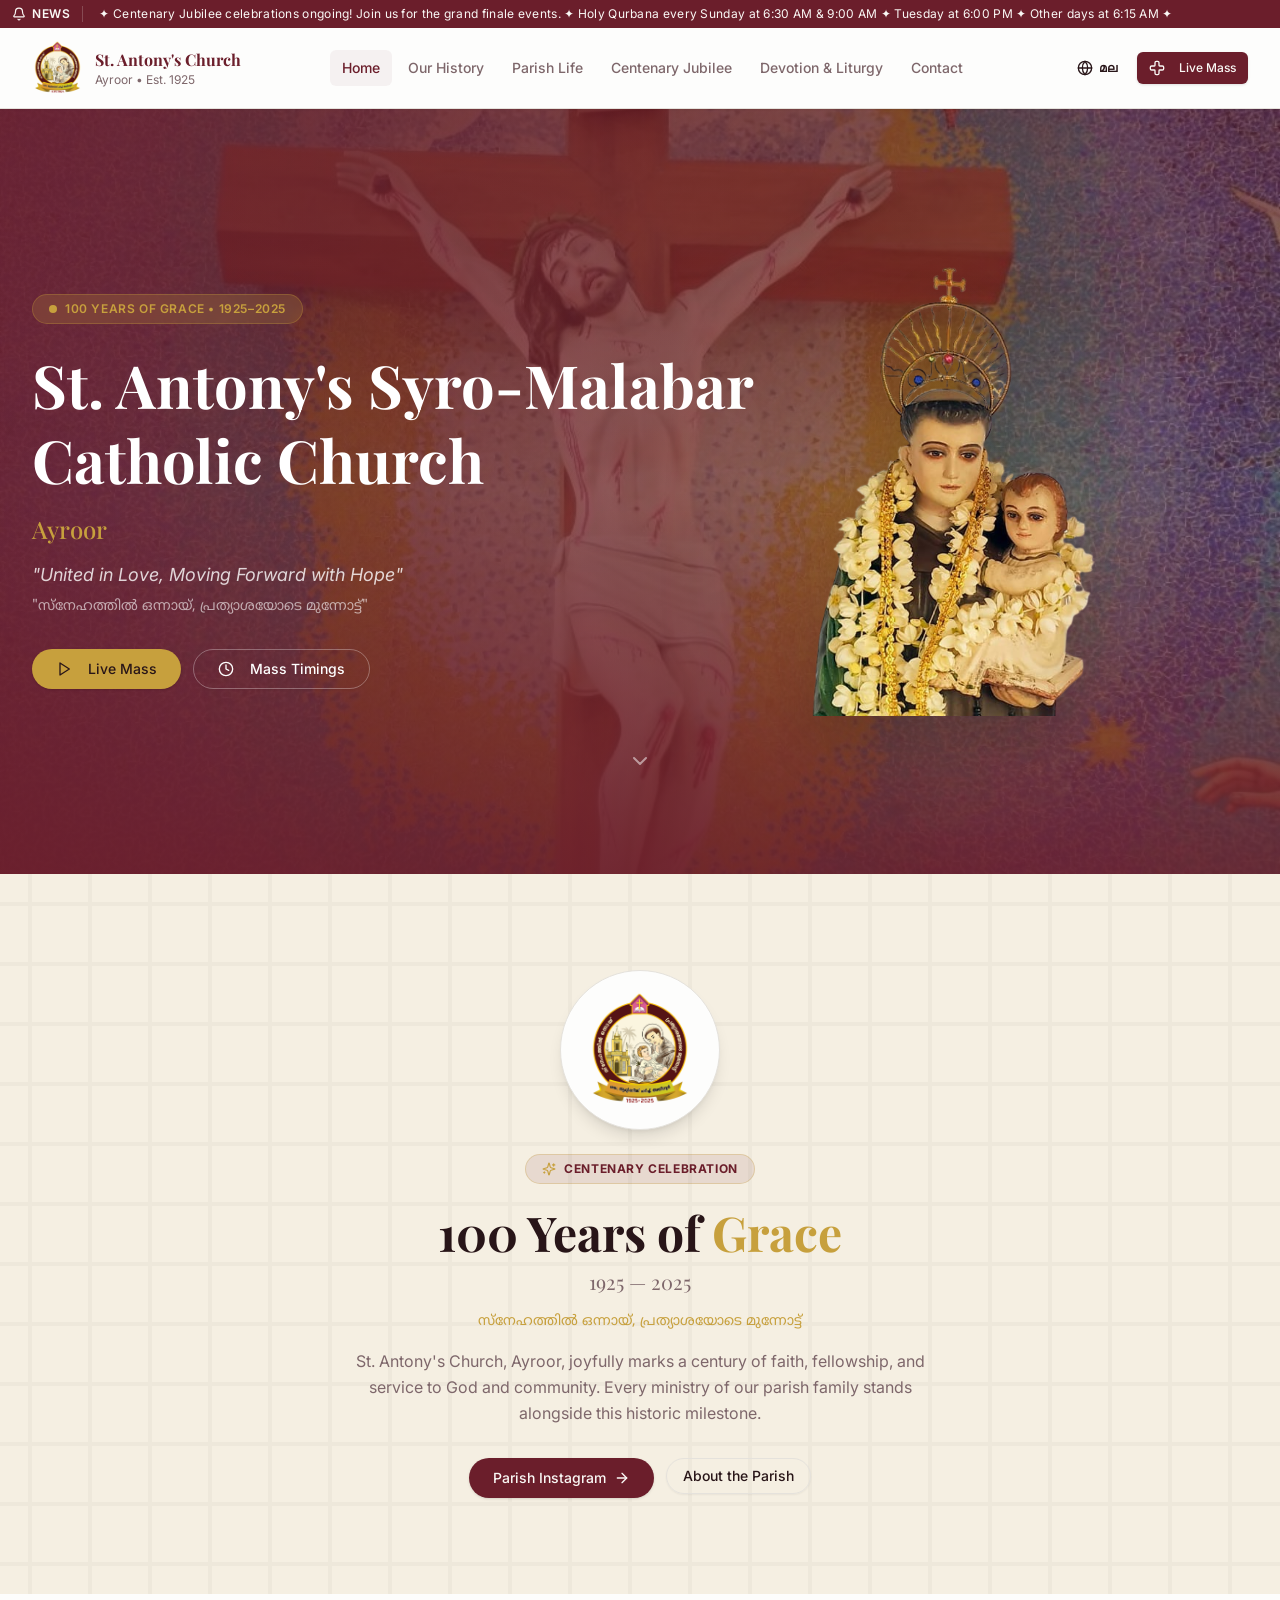
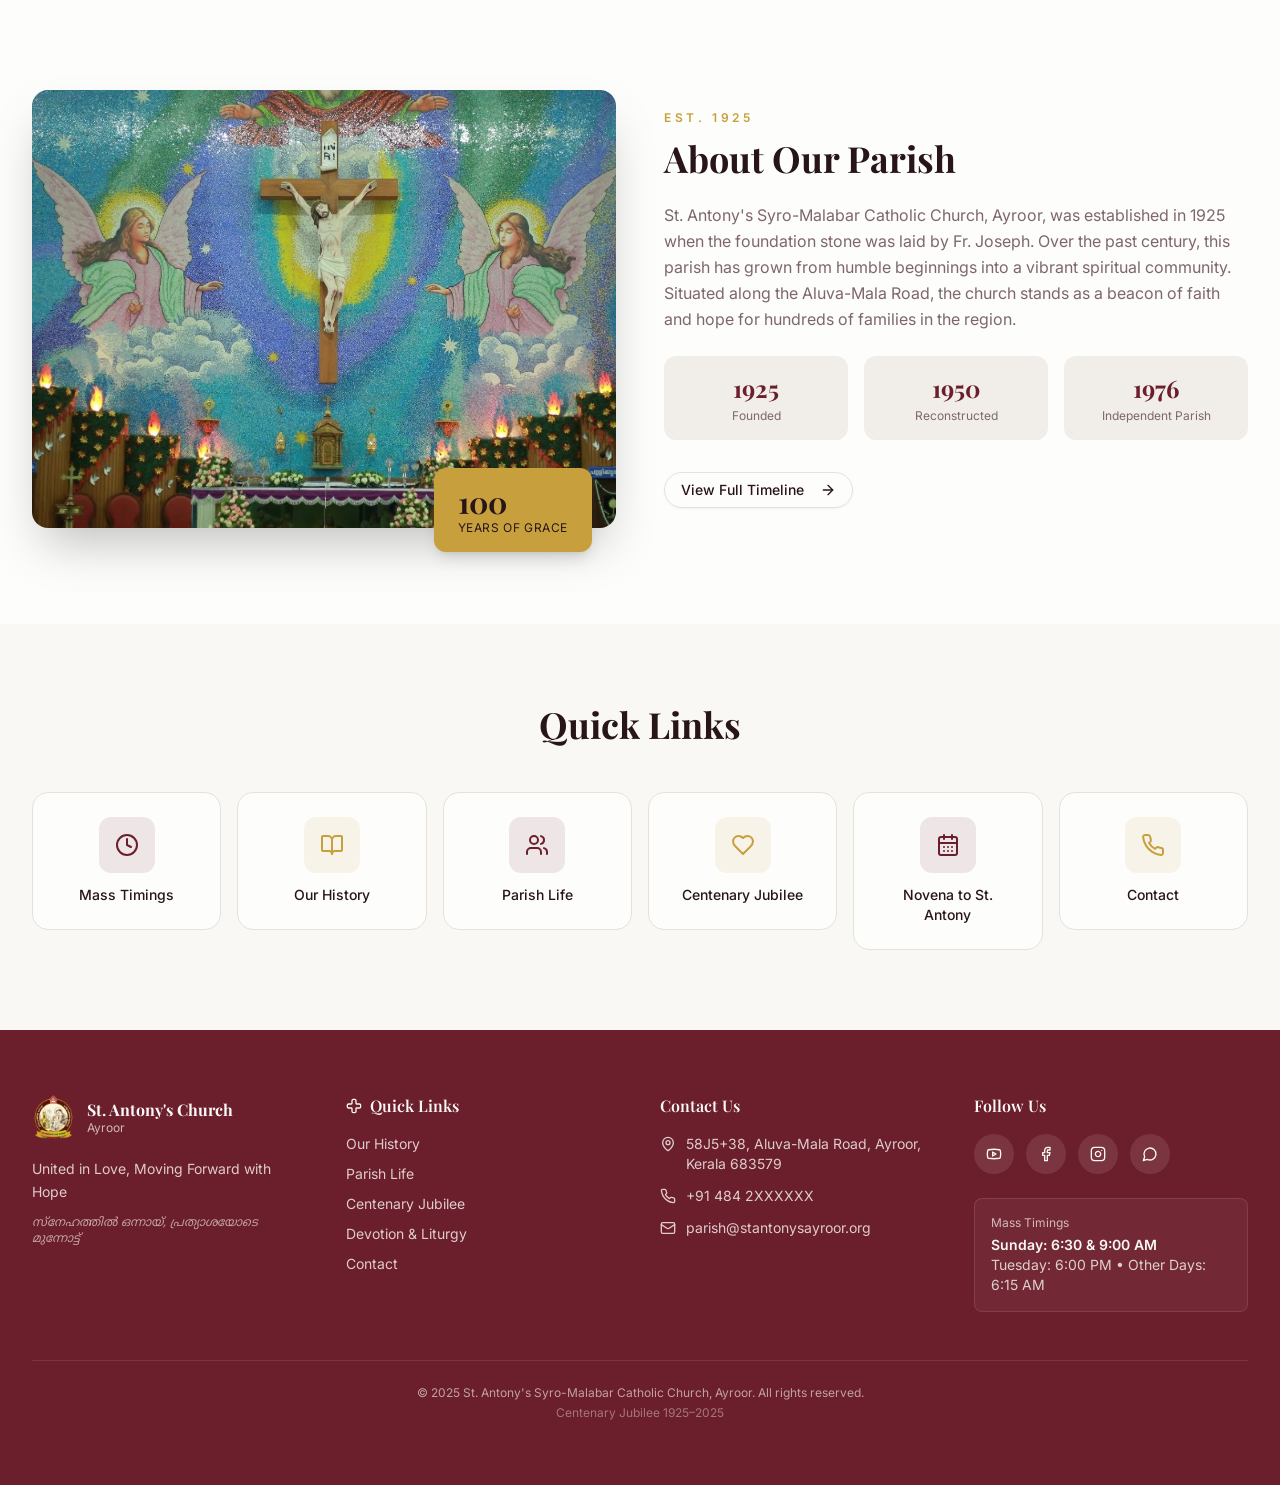
==== commit 481ae2af: "Give the centenary section a soft gold-tinted background Swaps the flat bg-muted grey for a light bg" ====
--- a/index.html
+++ b/index.html
@@ -11,7 +11,7 @@
 <body class="min-h-screen flex flex-col">
 <div class="bg-primary text-primary-foreground py-1.5 overflow-hidden relative"><div class="flex items-center"><div class="flex-shrink-0 px-3 flex items-center gap-1.5 border-r border-primary-foreground/20 z-10 bg-primary"><svg xmlns="http://www.w3.org/2000/svg" width="24" height="24" viewBox="0 0 24 24" fill="none" stroke="currentColor" stroke-width="2" stroke-linecap="round" stroke-linejoin="round" class="lucide lucide-bell w-3.5 h-3.5"><path d="M10.268 21a2 2 0 0 0 3.464 0"></path><path d="M3.262 15.326A1 1 0 0 0 4 17h16a1 1 0 0 0 .74-1.673C19.41 13.956 18 12.499 18 8A6 6 0 0 0 6 8c0 4.499-1.411 5.956-2.738 7.326"></path></svg><span class="text-xs font-body font-semibold uppercase tracking-wider hidden sm:inline">News</span></div><div class="overflow-hidden flex-1"><p class="animate-ticker whitespace-nowrap text-xs font-body tracking-wide pl-4">&#10022; Centenary Jubilee celebrations ongoing! Join us for the grand finale events. &#10022; Holy Qurbana every Sunday at 6:30 AM &amp; 9:00 AM &#10022; Tuesday at 6:00 PM &#10022; Other days at 6:15 AM &#10022;</p></div></div></div><nav class="bg-card/95 backdrop-blur-md shadow-sm sticky top-0 z-50 border-b border-border"><div class="max-w-7xl mx-auto px-4 sm:px-6 lg:px-8"><div class="flex items-center justify-between h-16 md:h-20"><a class="flex items-center gap-3 flex-shrink-0" href="index.html"><img src="assets/images/logo.png" alt="Church Logo" class="h-10 md:h-14 w-auto"><div class="hidden sm:block"><p class="font-heading text-sm md:text-base font-bold text-primary leading-tight">St. Antony's Church</p><p class="text-[10px] md:text-xs text-muted-foreground font-body">Ayroor &bull; Est. 1925</p></div></a><div class="hidden lg:flex items-center gap-1"><a class="px-3 py-2 text-sm font-body font-medium rounded-md transition-colors text-primary bg-primary/5" href="index.html">Home</a><a class="px-3 py-2 text-sm font-body font-medium rounded-md transition-colors text-muted-foreground hover:text-primary hover:bg-primary/5" href="history.html">Our History</a><a class="px-3 py-2 text-sm font-body font-medium rounded-md transition-colors text-muted-foreground hover:text-primary hover:bg-primary/5" href="parish-life.html">Parish Life</a><a class="px-3 py-2 text-sm font-body font-medium rounded-md transition-colors text-muted-foreground hover:text-primary hover:bg-primary/5" href="jubilee.html">Centenary Jubilee</a><a class="px-3 py-2 text-sm font-body font-medium rounded-md transition-colors text-muted-foreground hover:text-primary hover:bg-primary/5" href="devotion.html">Devotion &amp; Liturgy</a><a class="px-3 py-2 text-sm font-body font-medium rounded-md transition-colors text-muted-foreground hover:text-primary hover:bg-primary/5" href="contact.html">Contact</a></div><div class="flex items-center gap-2"><button onclick="toggleLanguage(this)" class="inline-flex items-center justify-center whitespace-nowrap transition-colors focus-visible:outline-none focus-visible:ring-1 focus-visible:ring-ring disabled:pointer-events-none disabled:opacity-50 [&_svg]:pointer-events-none [&_svg]:size-4 [&_svg]:shrink-0 hover:bg-accent hover:text-accent-foreground h-8 rounded-md px-3 text-xs font-body font-semibold gap-1.5"><svg xmlns="http://www.w3.org/2000/svg" width="24" height="24" viewBox="0 0 24 24" fill="none" stroke="currentColor" stroke-width="2" stroke-linecap="round" stroke-linejoin="round" class="lucide lucide-globe w-4 h-4"><circle cx="12" cy="12" r="10"></circle><path d="M12 2a14.5 14.5 0 0 0 0 20 14.5 14.5 0 0 0 0-20"></path><path d="M2 12h20"></path></svg>മല</button><a class="items-center justify-center gap-2 whitespace-nowrap font-medium transition-colors focus-visible:outline-none focus-visible:ring-1 focus-visible:ring-ring disabled:pointer-events-none disabled:opacity-50 [&_svg]:pointer-events-none [&_svg]:size-4 [&_svg]:shrink-0 text-primary-foreground shadow h-8 rounded-md px-3 hidden md:flex font-body text-xs bg-primary hover:bg-primary/90" href="devotion.html"><svg xmlns="http://www.w3.org/2000/svg" width="24" height="24" viewBox="0 0 24 24" fill="none" stroke="currentColor" stroke-width="2" stroke-linecap="round" stroke-linejoin="round" class="lucide lucide-cross w-3.5 h-3.5 mr-1.5"><path d="M4 9a2 2 0 0 0-2 2v2a2 2 0 0 0 2 2h4a1 1 0 0 1 1 1v4a2 2 0 0 0 2 2h2a2 2 0 0 0 2-2v-4a1 1 0 0 1 1-1h4a2 2 0 0 0 2-2v-2a2 2 0 0 0-2-2h-4a1 1 0 0 1-1-1V4a2 2 0 0 0-2-2h-2a2 2 0 0 0-2 2v4a1 1 0 0 1-1 1z"></path></svg>Live Mass</a><button onclick="toggleMobileMenu()" class="lg:hidden p-2 text-foreground"><svg xmlns="http://www.w3.org/2000/svg" width="24" height="24" viewBox="0 0 24 24" fill="none" stroke="currentColor" stroke-width="2" stroke-linecap="round" stroke-linejoin="round" class="lucide lucide-menu w-5 h-5"><line x1="4" x2="20" y1="12" y2="12"></line><line x1="4" x2="20" y1="6" y2="6"></line><line x1="4" x2="20" y1="18" y2="18"></line></svg></button></div></div><div id="mobile-menu" class="hidden lg:hidden pb-4"><a class="block px-4 py-3 text-sm font-body font-medium rounded-md text-primary bg-primary/5" href="index.html">Home</a><a class="block px-4 py-3 text-sm font-body font-medium rounded-md text-muted-foreground hover:text-primary hover:bg-primary/5" href="history.html">Our History</a><a class="block px-4 py-3 text-sm font-body font-medium rounded-md text-muted-foreground hover:text-primary hover:bg-primary/5" href="parish-life.html">Parish Life</a><a class="block px-4 py-3 text-sm font-body font-medium rounded-md text-muted-foreground hover:text-primary hover:bg-primary/5" href="jubilee.html">Centenary Jubilee</a><a class="block px-4 py-3 text-sm font-body font-medium rounded-md text-muted-foreground hover:text-primary hover:bg-primary/5" href="devotion.html">Devotion & Liturgy</a><a class="block px-4 py-3 text-sm font-body font-medium rounded-md text-muted-foreground hover:text-primary hover:bg-primary/5" href="contact.html">Contact</a></div></div></nav>
 <main class="flex-1">
-<div><section class="relative min-h-[85vh] flex items-center overflow-hidden"><div class="absolute inset-0"><img src="assets/images/hero-church.jpg" alt="St. Antony's Church, Ayroor" class="w-full h-full object-cover"><div class="absolute inset-0 bg-gradient-to-r from-primary/90 via-primary/70 to-primary/40"></div><div class="absolute inset-0 bg-gradient-to-t from-primary/80 via-transparent to-primary/30"></div></div><div class="relative z-10 max-w-7xl mx-auto px-4 sm:px-6 lg:px-8 py-20 w-full"><div class="grid grid-cols-1 lg:grid-cols-2 gap-10 items-center"><div><div class="inline-flex items-center gap-2 bg-secondary/20 backdrop-blur-sm border border-secondary/30 rounded-full px-4 py-1.5 mb-6"><span class="w-2 h-2 bg-secondary rounded-full animate-pulse"></span><span class="text-xs font-body font-semibold text-secondary tracking-wider uppercase">100 Years of Grace &bull; 1925&ndash;2025</span></div><h1 class="font-heading font-bold text-white leading-tight mb-4" style="font-size: clamp(1.5rem, 1rem + 3.4vw, 3.75rem);"><span class="block whitespace-nowrap">St. Antony's Syro-Malabar</span><span class="block">Catholic Church</span></h1><p class="font-heading text-xl sm:text-2xl text-secondary font-medium mb-2">Ayroor</p><p class="font-body text-white/80 text-lg italic mt-4 mb-2">"United in Love, Moving Forward with Hope"</p><p class="font-malayalam text-white/60 text-sm mb-8">"സ്നേഹത്തിൽ ഒന്നായ്, പ്രത്യാശയോടെ മുന്നോട്ട്"</p><div class="flex flex-wrap gap-3"><a class="inline-flex items-center justify-center gap-2 whitespace-nowrap text-sm font-medium transition-colors focus-visible:outline-none focus-visible:ring-1 focus-visible:ring-ring disabled:pointer-events-none disabled:opacity-50 [&_svg]:pointer-events-none [&_svg]:size-4 [&_svg]:shrink-0 shadow h-10 font-body bg-secondary text-secondary-foreground hover:bg-secondary/90 rounded-full px-6" href="devotion.html"><svg xmlns="http://www.w3.org/2000/svg" width="24" height="24" viewBox="0 0 24 24" fill="none" stroke="currentColor" stroke-width="2" stroke-linecap="round" stroke-linejoin="round" class="lucide lucide-play w-4 h-4 mr-2"><polygon points="6 3 20 12 6 21 6 3"></polygon></svg>Live Mass</a><a class="inline-flex items-center justify-center gap-2 whitespace-nowrap text-sm font-medium transition-colors focus-visible:outline-none focus-visible:ring-1 focus-visible:ring-ring disabled:pointer-events-none disabled:opacity-50 [&_svg]:pointer-events-none [&_svg]:size-4 [&_svg]:shrink-0 border bg-transparent shadow-sm hover:text-accent-foreground h-10 font-body border-white/30 text-white hover:bg-white/10 rounded-full px-6" href="devotion.html"><svg xmlns="http://www.w3.org/2000/svg" width="24" height="24" viewBox="0 0 24 24" fill="none" stroke="currentColor" stroke-width="2" stroke-linecap="round" stroke-linejoin="round" class="lucide lucide-clock w-4 h-4 mr-2"><circle cx="12" cy="12" r="10"></circle><polyline points="12 6 12 12 16 14"></polyline></svg>Mass Timings</a></div></div><div class="hidden lg:flex justify-center"><div class="relative"><div class="absolute inset-0 bg-gradient-to-t from-secondary/20 to-transparent rounded-full blur-3xl scale-110"></div><img src="assets/images/st-antony.png" alt="St. Antony of Padua" class="relative h-[450px] w-auto object-contain drop-shadow-2xl"></div></div></div><button onclick="scrollToNextSection()" class="absolute bottom-6 left-1/2 -translate-x-1/2 z-10 animate-bounce"><svg xmlns="http://www.w3.org/2000/svg" width="24" height="24" viewBox="0 0 24 24" fill="none" stroke="currentColor" stroke-width="2" stroke-linecap="round" stroke-linejoin="round" class="lucide lucide-chevron-down w-6 h-6 text-white/50"><path d="m6 9 6 6 6-6"></path></svg></button></div></section><section class="py-16 md:py-24 bg-muted relative overflow-hidden"><div class="absolute inset-0 opacity-[0.03]" style="background-image: url(&quot;data:image/svg+xml,%3Csvg width=\'60\' height=\'60\' viewBox=\'0 0 60 60\' xmlns=\'http://www.w3.org/2000/svg\'%3E%3Cpath d=\'M28 0h4v60h-4zM0 28h60v4H0z\' fill=\'%23000\' fill-opacity=\'1\'/%3E%3C/svg%3E&quot;); background-size: 60px 60px;"></div><div class="max-w-7xl mx-auto px-4 sm:px-6 lg:px-8 relative z-10 text-center"><div class="flex justify-center mb-6"><div class="relative flex items-center justify-center bg-card rounded-full shadow-lg border border-border" style="width: clamp(120px, 20vw, 160px); height: clamp(120px, 20vw, 160px);"><img src="assets/images/logo.png" alt="Centenary Emblem &ndash; St. Antony's Church, Ayroor" style="width: clamp(88px, 15vw, 120px); height: clamp(88px, 15vw, 120px); object-fit: contain;"></div></div><div class="inline-flex items-center gap-2 bg-primary/10 border border-secondary/30 rounded-full px-4 py-1.5 mb-6"><svg xmlns="http://www.w3.org/2000/svg" width="24" height="24" viewBox="0 0 24 24" fill="none" stroke="currentColor" stroke-width="2" stroke-linecap="round" stroke-linejoin="round" class="lucide lucide-sparkles w-3.5 h-3.5 text-secondary"><path d="M9.937 15.5A2 2 0 0 0 8.5 14.063l-6.135-1.582a.5.5 0 0 1 0-.962L8.5 9.936A2 2 0 0 0 9.937 8.5l1.582-6.135a.5.5 0 0 1 .962 0L14.063 8.5A2 2 0 0 0 15.5 9.937l6.135 1.581a.5.5 0 0 1 0 .964L15.5 14.063a2 2 0 0 0-1.437 1.437l-1.582 6.135a.5.5 0 0 1-.963 0z"></path><path d="M20 3v4"></path><path d="M22 5h-4"></path><path d="M4 17v2"></path><path d="M5 18H3"></path></svg><span class="text-xs font-body font-bold text-primary tracking-wider uppercase">Centenary Celebration</span></div><h2 class="font-heading text-3xl md:text-5xl font-bold text-foreground mb-3">100 Years of <span class="text-secondary">Grace</span></h2><p class="font-heading text-xl text-muted-foreground mb-4">1925 &mdash; 2025</p><p class="font-malayalam text-secondary text-sm mb-4">സ്നേഹത്തിൽ ഒന്നായ്, പ്രത്യാശയോടെ മുന്നോട്ട്</p><p class="font-body text-muted-foreground leading-relaxed max-w-xl mx-auto mb-8">St. Antony's Church, Ayroor, joyfully marks a century of faith, fellowship, and service to God and community. Every ministry of our parish family stands alongside this historic milestone.</p><div class="flex flex-wrap justify-center gap-3"><a href="https://www.instagram.com/stantonyschurchayroor/" target="_blank" rel="noopener noreferrer" class="inline-flex items-center justify-center gap-2 whitespace-nowrap text-sm font-medium transition-colors focus-visible:outline-none focus-visible:ring-1 focus-visible:ring-ring disabled:pointer-events-none disabled:opacity-50 [&_svg]:pointer-events-none [&_svg]:size-4 [&_svg]:shrink-0 shadow h-10 font-body bg-primary text-primary-foreground hover:bg-primary/90 rounded-full px-6">Parish Instagram<svg xmlns="http://www.w3.org/2000/svg" width="24" height="24" viewBox="0 0 24 24" fill="none" stroke="currentColor" stroke-width="2" stroke-linecap="round" stroke-linejoin="round" class="lucide lucide-arrow-right w-4 h-4"><path d="M5 12h14"></path><path d="m12 5 7 7-7 7"></path></svg></a><a href="#about-parish" class="inline-flex items-center justify-center gap-2 whitespace-nowrap text-sm font-medium transition-colors focus-visible:outline-none focus-visible:ring-1 focus-visible:ring-ring disabled:pointer-events-none disabled:opacity-50 [&_svg]:pointer-events-none [&_svg]:size-4 [&_svg]:shrink-0 border border-input bg-transparent shadow-sm hover:bg-accent hover:text-accent-foreground h-9 px-4 py-2 font-body rounded-full">About the Parish</a></div></div></section><section id="about-parish" class="py-16 md:py-24 bg-card"><div class="max-w-7xl mx-auto px-4 sm:px-6 lg:px-8"><div class="grid grid-cols-1 lg:grid-cols-2 gap-12 items-center"><div class="relative"><div class="aspect-[4/3] rounded-2xl overflow-hidden shadow-2xl"><img src="assets/images/altar.jpg" alt="The Altar at St. Antony's Church" class="w-full h-full object-cover"></div><div class="absolute -bottom-6 -right-4 md:right-6 bg-secondary text-secondary-foreground px-6 py-4 rounded-xl shadow-lg"><p class="font-heading text-3xl font-bold">100</p><p class="font-body text-xs uppercase tracking-wider">Years of Grace</p></div></div><div><p class="font-body text-xs tracking-[0.3em] uppercase text-secondary font-semibold mb-3">Est. 1925</p><h2 class="font-heading text-3xl md:text-4xl font-bold text-foreground mb-6">About Our Parish</h2><p class="font-body text-muted-foreground leading-relaxed mb-6">St. Antony's Syro-Malabar Catholic Church, Ayroor, was established in 1925 when the foundation stone was laid by Fr. Joseph. Over the past century, this parish has grown from humble beginnings into a vibrant spiritual community. Situated along the Aluva-Mala Road, the church stands as a beacon of faith and hope for hundreds of families in the region.</p><div class="grid grid-cols-3 gap-4 mb-8"><div class="text-center p-4 bg-muted rounded-xl"><p class="font-heading text-2xl font-bold text-primary">1925</p><p class="font-body text-xs text-muted-foreground mt-1">Founded</p></div><div class="text-center p-4 bg-muted rounded-xl"><p class="font-heading text-2xl font-bold text-primary">1950</p><p class="font-body text-xs text-muted-foreground mt-1">Reconstructed</p></div><div class="text-center p-4 bg-muted rounded-xl"><p class="font-heading text-2xl font-bold text-primary">1976</p><p class="font-body text-xs text-muted-foreground mt-1">Independent Parish</p></div></div><a class="inline-flex items-center justify-center gap-2 whitespace-nowrap text-sm font-medium transition-colors focus-visible:outline-none focus-visible:ring-1 focus-visible:ring-ring disabled:pointer-events-none disabled:opacity-50 [&_svg]:pointer-events-none [&_svg]:size-4 [&_svg]:shrink-0 border border-input bg-transparent shadow-sm hover:bg-accent hover:text-accent-foreground h-9 px-4 py-2 font-body rounded-full" href="history.html">View Full Timeline<svg xmlns="http://www.w3.org/2000/svg" width="24" height="24" viewBox="0 0 24 24" fill="none" stroke="currentColor" stroke-width="2" stroke-linecap="round" stroke-linejoin="round" class="lucide lucide-arrow-right w-4 h-4 ml-2"><path d="M5 12h14"></path><path d="m12 5 7 7-7 7"></path></svg></a></div></div></div></section><section class="py-16 md:py-20 bg-background"><div class="max-w-7xl mx-auto px-4 sm:px-6 lg:px-8"><div class="text-center mb-12"><h2 class="font-heading text-3xl md:text-4xl font-bold text-foreground">Quick Links</h2></div><div class="grid grid-cols-2 md:grid-cols-3 lg:grid-cols-6 gap-4"><div><a class="flex flex-col items-center gap-3 p-6 bg-card rounded-2xl border border-border hover:shadow-lg hover:border-secondary/30 transition-all duration-300 group" href="devotion.html"><div class="w-14 h-14 rounded-xl bg-primary/10 text-primary flex items-center justify-center group-hover:scale-110 transition-transform"><svg xmlns="http://www.w3.org/2000/svg" width="24" height="24" viewBox="0 0 24 24" fill="none" stroke="currentColor" stroke-width="2" stroke-linecap="round" stroke-linejoin="round" class="lucide lucide-clock w-6 h-6"><circle cx="12" cy="12" r="10"></circle><polyline points="12 6 12 12 16 14"></polyline></svg></div><p class="font-body text-sm font-medium text-foreground text-center">Mass Timings</p></a></div><div><a class="flex flex-col items-center gap-3 p-6 bg-card rounded-2xl border border-border hover:shadow-lg hover:border-secondary/30 transition-all duration-300 group" href="history.html"><div class="w-14 h-14 rounded-xl bg-secondary/10 text-secondary flex items-center justify-center group-hover:scale-110 transition-transform"><svg xmlns="http://www.w3.org/2000/svg" width="24" height="24" viewBox="0 0 24 24" fill="none" stroke="currentColor" stroke-width="2" stroke-linecap="round" stroke-linejoin="round" class="lucide lucide-book-open w-6 h-6"><path d="M12 7v14"></path><path d="M3 18a1 1 0 0 1-1-1V4a1 1 0 0 1 1-1h5a4 4 0 0 1 4 4 4 4 0 0 1 4-4h5a1 1 0 0 1 1 1v13a1 1 0 0 1-1 1h-6a3 3 0 0 0-3 3 3 3 0 0 0-3-3z"></path></svg></div><p class="font-body text-sm font-medium text-foreground text-center">Our History</p></a></div><div><a class="flex flex-col items-center gap-3 p-6 bg-card rounded-2xl border border-border hover:shadow-lg hover:border-secondary/30 transition-all duration-300 group" href="parish-life.html"><div class="w-14 h-14 rounded-xl bg-primary/10 text-primary flex items-center justify-center group-hover:scale-110 transition-transform"><svg xmlns="http://www.w3.org/2000/svg" width="24" height="24" viewBox="0 0 24 24" fill="none" stroke="currentColor" stroke-width="2" stroke-linecap="round" stroke-linejoin="round" class="lucide lucide-users w-6 h-6"><path d="M16 21v-2a4 4 0 0 0-4-4H6a4 4 0 0 0-4 4v2"></path><circle cx="9" cy="7" r="4"></circle><path d="M22 21v-2a4 4 0 0 0-3-3.87"></path><path d="M16 3.13a4 4 0 0 1 0 7.75"></path></svg></div><p class="font-body text-sm font-medium text-foreground text-center">Parish Life</p></a></div><div><a class="flex flex-col items-center gap-3 p-6 bg-card rounded-2xl border border-border hover:shadow-lg hover:border-secondary/30 transition-all duration-300 group" href="jubilee.html"><div class="w-14 h-14 rounded-xl bg-secondary/10 text-secondary flex items-center justify-center group-hover:scale-110 transition-transform"><svg xmlns="http://www.w3.org/2000/svg" width="24" height="24" viewBox="0 0 24 24" fill="none" stroke="currentColor" stroke-width="2" stroke-linecap="round" stroke-linejoin="round" class="lucide lucide-heart w-6 h-6"><path d="M19 14c1.49-1.46 3-3.21 3-5.5A5.5 5.5 0 0 0 16.5 3c-1.76 0-3 .5-4.5 2-1.5-1.5-2.74-2-4.5-2A5.5 5.5 0 0 0 2 8.5c0 2.3 1.5 4.05 3 5.5l7 7Z"></path></svg></div><p class="font-body text-sm font-medium text-foreground text-center">Centenary Jubilee</p></a></div><div><a class="flex flex-col items-center gap-3 p-6 bg-card rounded-2xl border border-border hover:shadow-lg hover:border-secondary/30 transition-all duration-300 group" href="devotion.html"><div class="w-14 h-14 rounded-xl bg-primary/10 text-primary flex items-center justify-center group-hover:scale-110 transition-transform"><svg xmlns="http://www.w3.org/2000/svg" width="24" height="24" viewBox="0 0 24 24" fill="none" stroke="currentColor" stroke-width="2" stroke-linecap="round" stroke-linejoin="round" class="lucide lucide-calendar-days w-6 h-6"><path d="M8 2v4"></path><path d="M16 2v4"></path><rect width="18" height="18" x="3" y="4" rx="2"></rect><path d="M3 10h18"></path><path d="M8 14h.01"></path><path d="M12 14h.01"></path><path d="M16 14h.01"></path><path d="M8 18h.01"></path><path d="M12 18h.01"></path><path d="M16 18h.01"></path></svg></div><p class="font-body text-sm font-medium text-foreground text-center">Novena to St. Antony</p></a></div><div><a class="flex flex-col items-center gap-3 p-6 bg-card rounded-2xl border border-border hover:shadow-lg hover:border-secondary/30 transition-all duration-300 group" href="contact.html"><div class="w-14 h-14 rounded-xl bg-secondary/10 text-secondary flex items-center justify-center group-hover:scale-110 transition-transform"><svg xmlns="http://www.w3.org/2000/svg" width="24" height="24" viewBox="0 0 24 24" fill="none" stroke="currentColor" stroke-width="2" stroke-linecap="round" stroke-linejoin="round" class="lucide lucide-phone w-6 h-6"><path d="M22 16.92v3a2 2 0 0 1-2.18 2 19.79 19.79 0 0 1-8.63-3.07 19.5 19.5 0 0 1-6-6 19.79 19.79 0 0 1-3.07-8.67A2 2 0 0 1 4.11 2h3a2 2 0 0 1 2 1.72 12.84 12.84 0 0 0 .7 2.81 2 2 0 0 1-.45 2.11L8.09 9.91a16 16 0 0 0 6 6l1.27-1.27a2 2 0 0 1 2.11-.45 12.84 12.84 0 0 0 2.81.7A2 2 0 0 1 22 16.92z"></path></svg></div><p class="font-body text-sm font-medium text-foreground text-center">Contact</p></a></div></div></div></section></div>
+<div><section class="relative min-h-[85vh] flex items-center overflow-hidden"><div class="absolute inset-0"><img src="assets/images/hero-church.jpg" alt="St. Antony's Church, Ayroor" class="w-full h-full object-cover"><div class="absolute inset-0 bg-gradient-to-r from-primary/90 via-primary/70 to-primary/40"></div><div class="absolute inset-0 bg-gradient-to-t from-primary/80 via-transparent to-primary/30"></div></div><div class="relative z-10 max-w-7xl mx-auto px-4 sm:px-6 lg:px-8 py-20 w-full"><div class="grid grid-cols-1 lg:grid-cols-2 gap-10 items-center"><div><div class="inline-flex items-center gap-2 bg-secondary/20 backdrop-blur-sm border border-secondary/30 rounded-full px-4 py-1.5 mb-6"><span class="w-2 h-2 bg-secondary rounded-full animate-pulse"></span><span class="text-xs font-body font-semibold text-secondary tracking-wider uppercase">100 Years of Grace &bull; 1925&ndash;2025</span></div><h1 class="font-heading font-bold text-white leading-tight mb-4" style="font-size: clamp(1.5rem, 1rem + 3.4vw, 3.75rem);"><span class="block whitespace-nowrap">St. Antony's Syro-Malabar</span><span class="block">Catholic Church</span></h1><p class="font-heading text-xl sm:text-2xl text-secondary font-medium mb-2">Ayroor</p><p class="font-body text-white/80 text-lg italic mt-4 mb-2">"United in Love, Moving Forward with Hope"</p><p class="font-malayalam text-white/60 text-sm mb-8">"സ്നേഹത്തിൽ ഒന്നായ്, പ്രത്യാശയോടെ മുന്നോട്ട്"</p><div class="flex flex-wrap gap-3"><a class="inline-flex items-center justify-center gap-2 whitespace-nowrap text-sm font-medium transition-colors focus-visible:outline-none focus-visible:ring-1 focus-visible:ring-ring disabled:pointer-events-none disabled:opacity-50 [&_svg]:pointer-events-none [&_svg]:size-4 [&_svg]:shrink-0 shadow h-10 font-body bg-secondary text-secondary-foreground hover:bg-secondary/90 rounded-full px-6" href="devotion.html"><svg xmlns="http://www.w3.org/2000/svg" width="24" height="24" viewBox="0 0 24 24" fill="none" stroke="currentColor" stroke-width="2" stroke-linecap="round" stroke-linejoin="round" class="lucide lucide-play w-4 h-4 mr-2"><polygon points="6 3 20 12 6 21 6 3"></polygon></svg>Live Mass</a><a class="inline-flex items-center justify-center gap-2 whitespace-nowrap text-sm font-medium transition-colors focus-visible:outline-none focus-visible:ring-1 focus-visible:ring-ring disabled:pointer-events-none disabled:opacity-50 [&_svg]:pointer-events-none [&_svg]:size-4 [&_svg]:shrink-0 border bg-transparent shadow-sm hover:text-accent-foreground h-10 font-body border-white/30 text-white hover:bg-white/10 rounded-full px-6" href="devotion.html"><svg xmlns="http://www.w3.org/2000/svg" width="24" height="24" viewBox="0 0 24 24" fill="none" stroke="currentColor" stroke-width="2" stroke-linecap="round" stroke-linejoin="round" class="lucide lucide-clock w-4 h-4 mr-2"><circle cx="12" cy="12" r="10"></circle><polyline points="12 6 12 12 16 14"></polyline></svg>Mass Timings</a></div></div><div class="hidden lg:flex justify-center"><div class="relative"><div class="absolute inset-0 bg-gradient-to-t from-secondary/20 to-transparent rounded-full blur-3xl scale-110"></div><img src="assets/images/st-antony.png" alt="St. Antony of Padua" class="relative h-[450px] w-auto object-contain drop-shadow-2xl"></div></div></div><button onclick="scrollToNextSection()" class="absolute bottom-6 left-1/2 -translate-x-1/2 z-10 animate-bounce"><svg xmlns="http://www.w3.org/2000/svg" width="24" height="24" viewBox="0 0 24 24" fill="none" stroke="currentColor" stroke-width="2" stroke-linecap="round" stroke-linejoin="round" class="lucide lucide-chevron-down w-6 h-6 text-white/50"><path d="m6 9 6 6 6-6"></path></svg></button></div></section><section class="py-16 md:py-24 bg-secondary/10 relative overflow-hidden"><div class="absolute inset-0 opacity-[0.03]" style="background-image: url(&quot;data:image/svg+xml,%3Csvg width=\'60\' height=\'60\' viewBox=\'0 0 60 60\' xmlns=\'http://www.w3.org/2000/svg\'%3E%3Cpath d=\'M28 0h4v60h-4zM0 28h60v4H0z\' fill=\'%23000\' fill-opacity=\'1\'/%3E%3C/svg%3E&quot;); background-size: 60px 60px;"></div><div class="max-w-7xl mx-auto px-4 sm:px-6 lg:px-8 relative z-10 text-center"><div class="flex justify-center mb-6"><div class="relative flex items-center justify-center bg-card rounded-full shadow-lg border border-border" style="width: clamp(120px, 20vw, 160px); height: clamp(120px, 20vw, 160px);"><img src="assets/images/logo.png" alt="Centenary Emblem &ndash; St. Antony's Church, Ayroor" style="width: clamp(88px, 15vw, 120px); height: clamp(88px, 15vw, 120px); object-fit: contain;"></div></div><div class="inline-flex items-center gap-2 bg-primary/10 border border-secondary/30 rounded-full px-4 py-1.5 mb-6"><svg xmlns="http://www.w3.org/2000/svg" width="24" height="24" viewBox="0 0 24 24" fill="none" stroke="currentColor" stroke-width="2" stroke-linecap="round" stroke-linejoin="round" class="lucide lucide-sparkles w-3.5 h-3.5 text-secondary"><path d="M9.937 15.5A2 2 0 0 0 8.5 14.063l-6.135-1.582a.5.5 0 0 1 0-.962L8.5 9.936A2 2 0 0 0 9.937 8.5l1.582-6.135a.5.5 0 0 1 .962 0L14.063 8.5A2 2 0 0 0 15.5 9.937l6.135 1.581a.5.5 0 0 1 0 .964L15.5 14.063a2 2 0 0 0-1.437 1.437l-1.582 6.135a.5.5 0 0 1-.963 0z"></path><path d="M20 3v4"></path><path d="M22 5h-4"></path><path d="M4 17v2"></path><path d="M5 18H3"></path></svg><span class="text-xs font-body font-bold text-primary tracking-wider uppercase">Centenary Celebration</span></div><h2 class="font-heading text-3xl md:text-5xl font-bold text-foreground mb-3">100 Years of <span class="text-secondary">Grace</span></h2><p class="font-heading text-xl text-muted-foreground mb-4">1925 &mdash; 2025</p><p class="font-malayalam text-secondary text-sm mb-4">സ്നേഹത്തിൽ ഒന്നായ്, പ്രത്യാശയോടെ മുന്നോട്ട്</p><p class="font-body text-muted-foreground leading-relaxed max-w-xl mx-auto mb-8">St. Antony's Church, Ayroor, joyfully marks a century of faith, fellowship, and service to God and community. Every ministry of our parish family stands alongside this historic milestone.</p><div class="flex flex-wrap justify-center gap-3"><a href="https://www.instagram.com/stantonyschurchayroor/" target="_blank" rel="noopener noreferrer" class="inline-flex items-center justify-center gap-2 whitespace-nowrap text-sm font-medium transition-colors focus-visible:outline-none focus-visible:ring-1 focus-visible:ring-ring disabled:pointer-events-none disabled:opacity-50 [&_svg]:pointer-events-none [&_svg]:size-4 [&_svg]:shrink-0 shadow h-10 font-body bg-primary text-primary-foreground hover:bg-primary/90 rounded-full px-6">Parish Instagram<svg xmlns="http://www.w3.org/2000/svg" width="24" height="24" viewBox="0 0 24 24" fill="none" stroke="currentColor" stroke-width="2" stroke-linecap="round" stroke-linejoin="round" class="lucide lucide-arrow-right w-4 h-4"><path d="M5 12h14"></path><path d="m12 5 7 7-7 7"></path></svg></a><a href="#about-parish" class="inline-flex items-center justify-center gap-2 whitespace-nowrap text-sm font-medium transition-colors focus-visible:outline-none focus-visible:ring-1 focus-visible:ring-ring disabled:pointer-events-none disabled:opacity-50 [&_svg]:pointer-events-none [&_svg]:size-4 [&_svg]:shrink-0 border border-input bg-transparent shadow-sm hover:bg-accent hover:text-accent-foreground h-9 px-4 py-2 font-body rounded-full">About the Parish</a></div></div></section><section id="about-parish" class="py-16 md:py-24 bg-card"><div class="max-w-7xl mx-auto px-4 sm:px-6 lg:px-8"><div class="grid grid-cols-1 lg:grid-cols-2 gap-12 items-center"><div class="relative"><div class="aspect-[4/3] rounded-2xl overflow-hidden shadow-2xl"><img src="assets/images/altar.jpg" alt="The Altar at St. Antony's Church" class="w-full h-full object-cover"></div><div class="absolute -bottom-6 -right-4 md:right-6 bg-secondary text-secondary-foreground px-6 py-4 rounded-xl shadow-lg"><p class="font-heading text-3xl font-bold">100</p><p class="font-body text-xs uppercase tracking-wider">Years of Grace</p></div></div><div><p class="font-body text-xs tracking-[0.3em] uppercase text-secondary font-semibold mb-3">Est. 1925</p><h2 class="font-heading text-3xl md:text-4xl font-bold text-foreground mb-6">About Our Parish</h2><p class="font-body text-muted-foreground leading-relaxed mb-6">St. Antony's Syro-Malabar Catholic Church, Ayroor, was established in 1925 when the foundation stone was laid by Fr. Joseph. Over the past century, this parish has grown from humble beginnings into a vibrant spiritual community. Situated along the Aluva-Mala Road, the church stands as a beacon of faith and hope for hundreds of families in the region.</p><div class="grid grid-cols-3 gap-4 mb-8"><div class="text-center p-4 bg-muted rounded-xl"><p class="font-heading text-2xl font-bold text-primary">1925</p><p class="font-body text-xs text-muted-foreground mt-1">Founded</p></div><div class="text-center p-4 bg-muted rounded-xl"><p class="font-heading text-2xl font-bold text-primary">1950</p><p class="font-body text-xs text-muted-foreground mt-1">Reconstructed</p></div><div class="text-center p-4 bg-muted rounded-xl"><p class="font-heading text-2xl font-bold text-primary">1976</p><p class="font-body text-xs text-muted-foreground mt-1">Independent Parish</p></div></div><a class="inline-flex items-center justify-center gap-2 whitespace-nowrap text-sm font-medium transition-colors focus-visible:outline-none focus-visible:ring-1 focus-visible:ring-ring disabled:pointer-events-none disabled:opacity-50 [&_svg]:pointer-events-none [&_svg]:size-4 [&_svg]:shrink-0 border border-input bg-transparent shadow-sm hover:bg-accent hover:text-accent-foreground h-9 px-4 py-2 font-body rounded-full" href="history.html">View Full Timeline<svg xmlns="http://www.w3.org/2000/svg" width="24" height="24" viewBox="0 0 24 24" fill="none" stroke="currentColor" stroke-width="2" stroke-linecap="round" stroke-linejoin="round" class="lucide lucide-arrow-right w-4 h-4 ml-2"><path d="M5 12h14"></path><path d="m12 5 7 7-7 7"></path></svg></a></div></div></div></section><section class="py-16 md:py-20 bg-background"><div class="max-w-7xl mx-auto px-4 sm:px-6 lg:px-8"><div class="text-center mb-12"><h2 class="font-heading text-3xl md:text-4xl font-bold text-foreground">Quick Links</h2></div><div class="grid grid-cols-2 md:grid-cols-3 lg:grid-cols-6 gap-4"><div><a class="flex flex-col items-center gap-3 p-6 bg-card rounded-2xl border border-border hover:shadow-lg hover:border-secondary/30 transition-all duration-300 group" href="devotion.html"><div class="w-14 h-14 rounded-xl bg-primary/10 text-primary flex items-center justify-center group-hover:scale-110 transition-transform"><svg xmlns="http://www.w3.org/2000/svg" width="24" height="24" viewBox="0 0 24 24" fill="none" stroke="currentColor" stroke-width="2" stroke-linecap="round" stroke-linejoin="round" class="lucide lucide-clock w-6 h-6"><circle cx="12" cy="12" r="10"></circle><polyline points="12 6 12 12 16 14"></polyline></svg></div><p class="font-body text-sm font-medium text-foreground text-center">Mass Timings</p></a></div><div><a class="flex flex-col items-center gap-3 p-6 bg-card rounded-2xl border border-border hover:shadow-lg hover:border-secondary/30 transition-all duration-300 group" href="history.html"><div class="w-14 h-14 rounded-xl bg-secondary/10 text-secondary flex items-center justify-center group-hover:scale-110 transition-transform"><svg xmlns="http://www.w3.org/2000/svg" width="24" height="24" viewBox="0 0 24 24" fill="none" stroke="currentColor" stroke-width="2" stroke-linecap="round" stroke-linejoin="round" class="lucide lucide-book-open w-6 h-6"><path d="M12 7v14"></path><path d="M3 18a1 1 0 0 1-1-1V4a1 1 0 0 1 1-1h5a4 4 0 0 1 4 4 4 4 0 0 1 4-4h5a1 1 0 0 1 1 1v13a1 1 0 0 1-1 1h-6a3 3 0 0 0-3 3 3 3 0 0 0-3-3z"></path></svg></div><p class="font-body text-sm font-medium text-foreground text-center">Our History</p></a></div><div><a class="flex flex-col items-center gap-3 p-6 bg-card rounded-2xl border border-border hover:shadow-lg hover:border-secondary/30 transition-all duration-300 group" href="parish-life.html"><div class="w-14 h-14 rounded-xl bg-primary/10 text-primary flex items-center justify-center group-hover:scale-110 transition-transform"><svg xmlns="http://www.w3.org/2000/svg" width="24" height="24" viewBox="0 0 24 24" fill="none" stroke="currentColor" stroke-width="2" stroke-linecap="round" stroke-linejoin="round" class="lucide lucide-users w-6 h-6"><path d="M16 21v-2a4 4 0 0 0-4-4H6a4 4 0 0 0-4 4v2"></path><circle cx="9" cy="7" r="4"></circle><path d="M22 21v-2a4 4 0 0 0-3-3.87"></path><path d="M16 3.13a4 4 0 0 1 0 7.75"></path></svg></div><p class="font-body text-sm font-medium text-foreground text-center">Parish Life</p></a></div><div><a class="flex flex-col items-center gap-3 p-6 bg-card rounded-2xl border border-border hover:shadow-lg hover:border-secondary/30 transition-all duration-300 group" href="jubilee.html"><div class="w-14 h-14 rounded-xl bg-secondary/10 text-secondary flex items-center justify-center group-hover:scale-110 transition-transform"><svg xmlns="http://www.w3.org/2000/svg" width="24" height="24" viewBox="0 0 24 24" fill="none" stroke="currentColor" stroke-width="2" stroke-linecap="round" stroke-linejoin="round" class="lucide lucide-heart w-6 h-6"><path d="M19 14c1.49-1.46 3-3.21 3-5.5A5.5 5.5 0 0 0 16.5 3c-1.76 0-3 .5-4.5 2-1.5-1.5-2.74-2-4.5-2A5.5 5.5 0 0 0 2 8.5c0 2.3 1.5 4.05 3 5.5l7 7Z"></path></svg></div><p class="font-body text-sm font-medium text-foreground text-center">Centenary Jubilee</p></a></div><div><a class="flex flex-col items-center gap-3 p-6 bg-card rounded-2xl border border-border hover:shadow-lg hover:border-secondary/30 transition-all duration-300 group" href="devotion.html"><div class="w-14 h-14 rounded-xl bg-primary/10 text-primary flex items-center justify-center group-hover:scale-110 transition-transform"><svg xmlns="http://www.w3.org/2000/svg" width="24" height="24" viewBox="0 0 24 24" fill="none" stroke="currentColor" stroke-width="2" stroke-linecap="round" stroke-linejoin="round" class="lucide lucide-calendar-days w-6 h-6"><path d="M8 2v4"></path><path d="M16 2v4"></path><rect width="18" height="18" x="3" y="4" rx="2"></rect><path d="M3 10h18"></path><path d="M8 14h.01"></path><path d="M12 14h.01"></path><path d="M16 14h.01"></path><path d="M8 18h.01"></path><path d="M12 18h.01"></path><path d="M16 18h.01"></path></svg></div><p class="font-body text-sm font-medium text-foreground text-center">Novena to St. Antony</p></a></div><div><a class="flex flex-col items-center gap-3 p-6 bg-card rounded-2xl border border-border hover:shadow-lg hover:border-secondary/30 transition-all duration-300 group" href="contact.html"><div class="w-14 h-14 rounded-xl bg-secondary/10 text-secondary flex items-center justify-center group-hover:scale-110 transition-transform"><svg xmlns="http://www.w3.org/2000/svg" width="24" height="24" viewBox="0 0 24 24" fill="none" stroke="currentColor" stroke-width="2" stroke-linecap="round" stroke-linejoin="round" class="lucide lucide-phone w-6 h-6"><path d="M22 16.92v3a2 2 0 0 1-2.18 2 19.79 19.79 0 0 1-8.63-3.07 19.5 19.5 0 0 1-6-6 19.79 19.79 0 0 1-3.07-8.67A2 2 0 0 1 4.11 2h3a2 2 0 0 1 2 1.72 12.84 12.84 0 0 0 .7 2.81 2 2 0 0 1-.45 2.11L8.09 9.91a16 16 0 0 0 6 6l1.27-1.27a2 2 0 0 1 2.11-.45 12.84 12.84 0 0 0 2.81.7A2 2 0 0 1 22 16.92z"></path></svg></div><p class="font-body text-sm font-medium text-foreground text-center">Contact</p></a></div></div></div></section></div>
 </main>
 <footer class="bg-primary text-primary-foreground"><div class="max-w-7xl mx-auto px-4 sm:px-6 lg:px-8 py-12 md:py-16"><div class="grid grid-cols-1 md:grid-cols-2 lg:grid-cols-4 gap-10"><div class="lg:col-span-1"><div class="flex items-center gap-3 mb-4"><img src="assets/images/logo.png" alt="Church Logo" class="h-12 w-auto brightness-100"><div><p class="font-heading text-base font-bold leading-tight">St. Antony's Church</p><p class="text-xs opacity-70 font-body">Ayroor</p></div></div><p class="text-sm opacity-80 font-body leading-relaxed">United in Love, Moving Forward with Hope</p><p class="text-xs opacity-60 font-body mt-3 italic font-malayalam">സ്നേഹത്തിൽ ഒന്നായ്, പ്രത്യാശയോടെ മുന്നോട്ട്</p></div><div><h3 class="font-heading text-base font-semibold mb-4 flex items-center gap-2"><svg xmlns="http://www.w3.org/2000/svg" width="24" height="24" viewBox="0 0 24 24" fill="none" stroke="currentColor" stroke-width="2" stroke-linecap="round" stroke-linejoin="round" class="lucide lucide-cross w-4 h-4"><path d="M4 9a2 2 0 0 0-2 2v2a2 2 0 0 0 2 2h4a1 1 0 0 1 1 1v4a2 2 0 0 0 2 2h2a2 2 0 0 0 2-2v-4a1 1 0 0 1 1-1h4a2 2 0 0 0 2-2v-2a2 2 0 0 0-2-2h-4a1 1 0 0 1-1-1V4a2 2 0 0 0-2-2h-2a2 2 0 0 0-2 2v4a1 1 0 0 1-1 1z"></path></svg>Quick Links</h3><ul class="space-y-2.5 font-body text-sm"><li><a class="opacity-80 hover:opacity-100 transition-opacity" href="history.html">Our History</a></li><li><a class="opacity-80 hover:opacity-100 transition-opacity" href="parish-life.html">Parish Life</a></li><li><a class="opacity-80 hover:opacity-100 transition-opacity" href="jubilee.html">Centenary Jubilee</a></li><li><a class="opacity-80 hover:opacity-100 transition-opacity" href="devotion.html">Devotion &amp; Liturgy</a></li><li><a class="opacity-80 hover:opacity-100 transition-opacity" href="contact.html">Contact</a></li></ul></div><div><h3 class="font-heading text-base font-semibold mb-4">Contact Us</h3><ul class="space-y-3 font-body text-sm"><li class="flex items-start gap-2.5"><svg xmlns="http://www.w3.org/2000/svg" width="24" height="24" viewBox="0 0 24 24" fill="none" stroke="currentColor" stroke-width="2" stroke-linecap="round" stroke-linejoin="round" class="lucide lucide-map-pin w-4 h-4 mt-0.5 flex-shrink-0 opacity-80"><path d="M20 10c0 4.993-5.539 10.193-7.399 11.799a1 1 0 0 1-1.202 0C9.539 20.193 4 14.993 4 10a8 8 0 0 1 16 0"></path><circle cx="12" cy="10" r="3"></circle></svg><span class="opacity-80">58J5+38, Aluva-Mala Road, Ayroor, Kerala 683579</span></li><li class="flex items-center gap-2.5"><svg xmlns="http://www.w3.org/2000/svg" width="24" height="24" viewBox="0 0 24 24" fill="none" stroke="currentColor" stroke-width="2" stroke-linecap="round" stroke-linejoin="round" class="lucide lucide-phone w-4 h-4 flex-shrink-0 opacity-80"><path d="M22 16.92v3a2 2 0 0 1-2.18 2 19.79 19.79 0 0 1-8.63-3.07 19.5 19.5 0 0 1-6-6 19.79 19.79 0 0 1-3.07-8.67A2 2 0 0 1 4.11 2h3a2 2 0 0 1 2 1.72 12.84 12.84 0 0 0 .7 2.81 2 2 0 0 1-.45 2.11L8.09 9.91a16 16 0 0 0 6 6l1.27-1.27a2 2 0 0 1 2.11-.45 12.84 12.84 0 0 0 2.81.7A2 2 0 0 1 22 16.92z"></path></svg><span class="opacity-80">+91 484 2XXXXXX</span></li><li class="flex items-center gap-2.5"><svg xmlns="http://www.w3.org/2000/svg" width="24" height="24" viewBox="0 0 24 24" fill="none" stroke="currentColor" stroke-width="2" stroke-linecap="round" stroke-linejoin="round" class="lucide lucide-mail w-4 h-4 flex-shrink-0 opacity-80"><rect width="20" height="16" x="2" y="4" rx="2"></rect><path d="m22 7-8.97 5.7a1.94 1.94 0 0 1-2.06 0L2 7"></path></svg><span class="opacity-80">parish@stantonysayroor.org</span></li></ul></div><div><h3 class="font-heading text-base font-semibold mb-4">Follow Us</h3><div class="flex gap-3"><a href="https://www.youtube.com/@stantonyschurchayroor" target="_blank" rel="noopener noreferrer" class="w-10 h-10 rounded-full bg-primary-foreground/10 flex items-center justify-center hover:bg-primary-foreground/20 transition-colors"><svg xmlns="http://www.w3.org/2000/svg" width="24" height="24" viewBox="0 0 24 24" fill="none" stroke="currentColor" stroke-width="2" stroke-linecap="round" stroke-linejoin="round" class="lucide lucide-youtube w-4 h-4"><path d="M2.5 17a24.12 24.12 0 0 1 0-10 2 2 0 0 1 1.4-1.4 49.56 49.56 0 0 1 16.2 0A2 2 0 0 1 21.5 7a24.12 24.12 0 0 1 0 10 2 2 0 0 1-1.4 1.4 49.55 49.55 0 0 1-16.2 0A2 2 0 0 1 2.5 17"></path><path d="m10 15 5-3-5-3z"></path></svg></a><a href="https://www.facebook.com/stantonyschurchayroor/" target="_blank" rel="noopener noreferrer" class="w-10 h-10 rounded-full bg-primary-foreground/10 flex items-center justify-center hover:bg-primary-foreground/20 transition-colors"><svg xmlns="http://www.w3.org/2000/svg" width="24" height="24" viewBox="0 0 24 24" fill="none" stroke="currentColor" stroke-width="2" stroke-linecap="round" stroke-linejoin="round" class="lucide lucide-facebook w-4 h-4"><path d="M18 2h-3a5 5 0 0 0-5 5v3H7v4h3v8h4v-8h3l1-4h-4V7a1 1 0 0 1 1-1h3z"></path></svg></a><a href="https://www.instagram.com/stantonyschurchayroor/" target="_blank" rel="noopener noreferrer" class="w-10 h-10 rounded-full bg-primary-foreground/10 flex items-center justify-center hover:bg-primary-foreground/20 transition-colors"><svg xmlns="http://www.w3.org/2000/svg" width="24" height="24" viewBox="0 0 24 24" fill="none" stroke="currentColor" stroke-width="2" stroke-linecap="round" stroke-linejoin="round" class="lucide lucide-instagram w-4 h-4"><rect width="20" height="20" x="2" y="2" rx="5" ry="5"></rect><path d="M16 11.37A4 4 0 1 1 12.63 8 4 4 0 0 1 16 11.37z"></path><line x1="17.5" x2="17.51" y1="6.5" y2="6.5"></line></svg></a><a href="https://www.whatsapp.com/channel/0029VaAH7XgEwEjxKJOsho42" target="_blank" rel="noopener noreferrer" class="w-10 h-10 rounded-full bg-primary-foreground/10 flex items-center justify-center hover:bg-primary-foreground/20 transition-colors"><svg xmlns="http://www.w3.org/2000/svg" width="24" height="24" viewBox="0 0 24 24" fill="none" stroke="currentColor" stroke-width="2" stroke-linecap="round" stroke-linejoin="round" class="lucide lucide-message-circle w-4 h-4"><path d="M7.9 20A9 9 0 1 0 4 16.1L2 22Z"></path></svg></a></div><div class="mt-6 p-4 rounded-lg bg-primary-foreground/5 border border-primary-foreground/10"><p class="text-xs font-body opacity-70 mb-1">Mass Timings</p><p class="text-sm font-body font-semibold">Sunday: 6:30 &amp; 9:00 AM</p><p class="text-sm font-body opacity-80">Tuesday: 6:00 PM &bull; Other Days: 6:15 AM</p></div></div></div><div class="mt-12 pt-6 border-t border-primary-foreground/10 text-center"><p class="text-xs font-body opacity-60">&copy; 2025 St. Antony's Syro-Malabar Catholic Church, Ayroor. All rights reserved.</p><p class="text-xs font-body opacity-40 mt-1">Centenary Jubilee 1925&ndash;2025</p></div></div></footer>
 <script src="assets/common.js"></script>
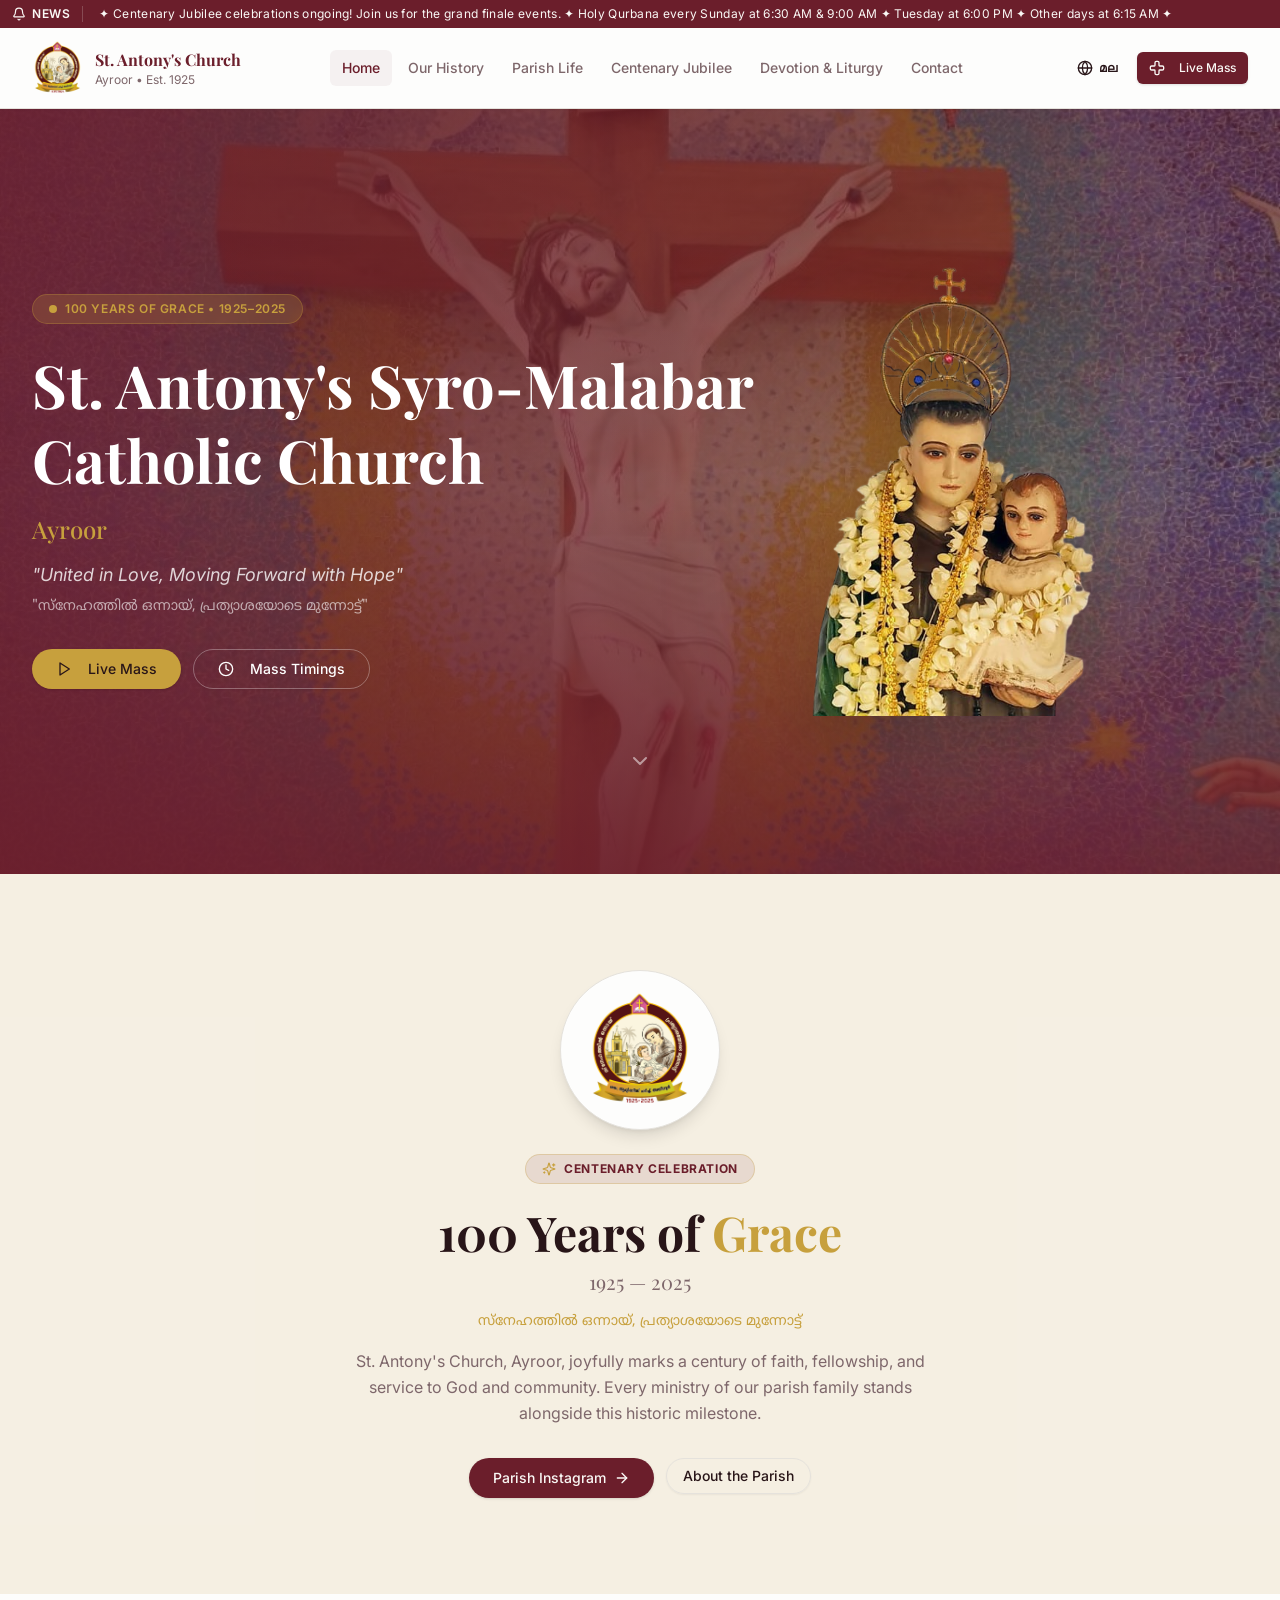
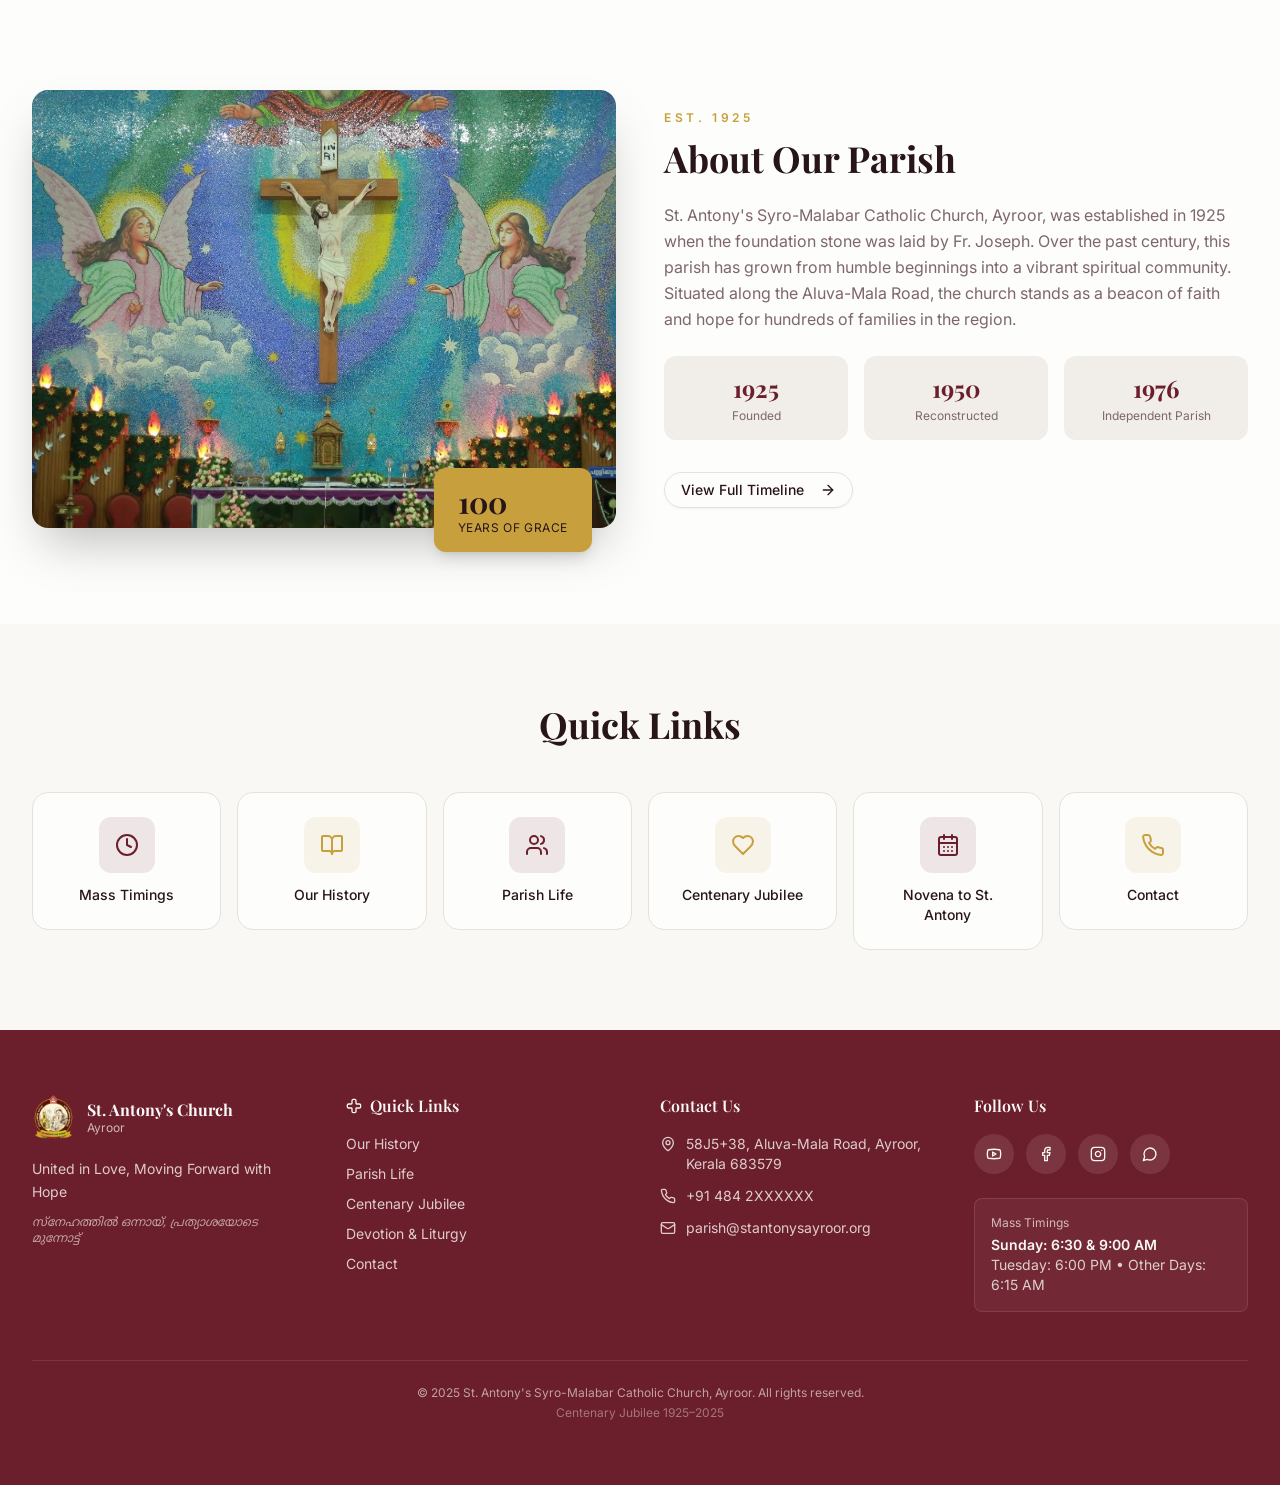
==== commit 211563b6: "Remove the dot-pattern overlay from the centenary section Co-Authored-By: Claude Sonnet 5 <noreply@a" ====
--- a/index.html
+++ b/index.html
@@ -11,7 +11,7 @@
 <body class="min-h-screen flex flex-col">
 <div class="bg-primary text-primary-foreground py-1.5 overflow-hidden relative"><div class="flex items-center"><div class="flex-shrink-0 px-3 flex items-center gap-1.5 border-r border-primary-foreground/20 z-10 bg-primary"><svg xmlns="http://www.w3.org/2000/svg" width="24" height="24" viewBox="0 0 24 24" fill="none" stroke="currentColor" stroke-width="2" stroke-linecap="round" stroke-linejoin="round" class="lucide lucide-bell w-3.5 h-3.5"><path d="M10.268 21a2 2 0 0 0 3.464 0"></path><path d="M3.262 15.326A1 1 0 0 0 4 17h16a1 1 0 0 0 .74-1.673C19.41 13.956 18 12.499 18 8A6 6 0 0 0 6 8c0 4.499-1.411 5.956-2.738 7.326"></path></svg><span class="text-xs font-body font-semibold uppercase tracking-wider hidden sm:inline">News</span></div><div class="overflow-hidden flex-1"><p class="animate-ticker whitespace-nowrap text-xs font-body tracking-wide pl-4">&#10022; Centenary Jubilee celebrations ongoing! Join us for the grand finale events. &#10022; Holy Qurbana every Sunday at 6:30 AM &amp; 9:00 AM &#10022; Tuesday at 6:00 PM &#10022; Other days at 6:15 AM &#10022;</p></div></div></div><nav class="bg-card/95 backdrop-blur-md shadow-sm sticky top-0 z-50 border-b border-border"><div class="max-w-7xl mx-auto px-4 sm:px-6 lg:px-8"><div class="flex items-center justify-between h-16 md:h-20"><a class="flex items-center gap-3 flex-shrink-0" href="index.html"><img src="assets/images/logo.png" alt="Church Logo" class="h-10 md:h-14 w-auto"><div class="hidden sm:block"><p class="font-heading text-sm md:text-base font-bold text-primary leading-tight">St. Antony's Church</p><p class="text-[10px] md:text-xs text-muted-foreground font-body">Ayroor &bull; Est. 1925</p></div></a><div class="hidden lg:flex items-center gap-1"><a class="px-3 py-2 text-sm font-body font-medium rounded-md transition-colors text-primary bg-primary/5" href="index.html">Home</a><a class="px-3 py-2 text-sm font-body font-medium rounded-md transition-colors text-muted-foreground hover:text-primary hover:bg-primary/5" href="history.html">Our History</a><a class="px-3 py-2 text-sm font-body font-medium rounded-md transition-colors text-muted-foreground hover:text-primary hover:bg-primary/5" href="parish-life.html">Parish Life</a><a class="px-3 py-2 text-sm font-body font-medium rounded-md transition-colors text-muted-foreground hover:text-primary hover:bg-primary/5" href="jubilee.html">Centenary Jubilee</a><a class="px-3 py-2 text-sm font-body font-medium rounded-md transition-colors text-muted-foreground hover:text-primary hover:bg-primary/5" href="devotion.html">Devotion &amp; Liturgy</a><a class="px-3 py-2 text-sm font-body font-medium rounded-md transition-colors text-muted-foreground hover:text-primary hover:bg-primary/5" href="contact.html">Contact</a></div><div class="flex items-center gap-2"><button onclick="toggleLanguage(this)" class="inline-flex items-center justify-center whitespace-nowrap transition-colors focus-visible:outline-none focus-visible:ring-1 focus-visible:ring-ring disabled:pointer-events-none disabled:opacity-50 [&_svg]:pointer-events-none [&_svg]:size-4 [&_svg]:shrink-0 hover:bg-accent hover:text-accent-foreground h-8 rounded-md px-3 text-xs font-body font-semibold gap-1.5"><svg xmlns="http://www.w3.org/2000/svg" width="24" height="24" viewBox="0 0 24 24" fill="none" stroke="currentColor" stroke-width="2" stroke-linecap="round" stroke-linejoin="round" class="lucide lucide-globe w-4 h-4"><circle cx="12" cy="12" r="10"></circle><path d="M12 2a14.5 14.5 0 0 0 0 20 14.5 14.5 0 0 0 0-20"></path><path d="M2 12h20"></path></svg>മല</button><a class="items-center justify-center gap-2 whitespace-nowrap font-medium transition-colors focus-visible:outline-none focus-visible:ring-1 focus-visible:ring-ring disabled:pointer-events-none disabled:opacity-50 [&_svg]:pointer-events-none [&_svg]:size-4 [&_svg]:shrink-0 text-primary-foreground shadow h-8 rounded-md px-3 hidden md:flex font-body text-xs bg-primary hover:bg-primary/90" href="devotion.html"><svg xmlns="http://www.w3.org/2000/svg" width="24" height="24" viewBox="0 0 24 24" fill="none" stroke="currentColor" stroke-width="2" stroke-linecap="round" stroke-linejoin="round" class="lucide lucide-cross w-3.5 h-3.5 mr-1.5"><path d="M4 9a2 2 0 0 0-2 2v2a2 2 0 0 0 2 2h4a1 1 0 0 1 1 1v4a2 2 0 0 0 2 2h2a2 2 0 0 0 2-2v-4a1 1 0 0 1 1-1h4a2 2 0 0 0 2-2v-2a2 2 0 0 0-2-2h-4a1 1 0 0 1-1-1V4a2 2 0 0 0-2-2h-2a2 2 0 0 0-2 2v4a1 1 0 0 1-1 1z"></path></svg>Live Mass</a><button onclick="toggleMobileMenu()" class="lg:hidden p-2 text-foreground"><svg xmlns="http://www.w3.org/2000/svg" width="24" height="24" viewBox="0 0 24 24" fill="none" stroke="currentColor" stroke-width="2" stroke-linecap="round" stroke-linejoin="round" class="lucide lucide-menu w-5 h-5"><line x1="4" x2="20" y1="12" y2="12"></line><line x1="4" x2="20" y1="6" y2="6"></line><line x1="4" x2="20" y1="18" y2="18"></line></svg></button></div></div><div id="mobile-menu" class="hidden lg:hidden pb-4"><a class="block px-4 py-3 text-sm font-body font-medium rounded-md text-primary bg-primary/5" href="index.html">Home</a><a class="block px-4 py-3 text-sm font-body font-medium rounded-md text-muted-foreground hover:text-primary hover:bg-primary/5" href="history.html">Our History</a><a class="block px-4 py-3 text-sm font-body font-medium rounded-md text-muted-foreground hover:text-primary hover:bg-primary/5" href="parish-life.html">Parish Life</a><a class="block px-4 py-3 text-sm font-body font-medium rounded-md text-muted-foreground hover:text-primary hover:bg-primary/5" href="jubilee.html">Centenary Jubilee</a><a class="block px-4 py-3 text-sm font-body font-medium rounded-md text-muted-foreground hover:text-primary hover:bg-primary/5" href="devotion.html">Devotion & Liturgy</a><a class="block px-4 py-3 text-sm font-body font-medium rounded-md text-muted-foreground hover:text-primary hover:bg-primary/5" href="contact.html">Contact</a></div></div></nav>
 <main class="flex-1">
-<div><section class="relative min-h-[85vh] flex items-center overflow-hidden"><div class="absolute inset-0"><img src="assets/images/hero-church.jpg" alt="St. Antony's Church, Ayroor" class="w-full h-full object-cover"><div class="absolute inset-0 bg-gradient-to-r from-primary/90 via-primary/70 to-primary/40"></div><div class="absolute inset-0 bg-gradient-to-t from-primary/80 via-transparent to-primary/30"></div></div><div class="relative z-10 max-w-7xl mx-auto px-4 sm:px-6 lg:px-8 py-20 w-full"><div class="grid grid-cols-1 lg:grid-cols-2 gap-10 items-center"><div><div class="inline-flex items-center gap-2 bg-secondary/20 backdrop-blur-sm border border-secondary/30 rounded-full px-4 py-1.5 mb-6"><span class="w-2 h-2 bg-secondary rounded-full animate-pulse"></span><span class="text-xs font-body font-semibold text-secondary tracking-wider uppercase">100 Years of Grace &bull; 1925&ndash;2025</span></div><h1 class="font-heading font-bold text-white leading-tight mb-4" style="font-size: clamp(1.5rem, 1rem + 3.4vw, 3.75rem);"><span class="block whitespace-nowrap">St. Antony's Syro-Malabar</span><span class="block">Catholic Church</span></h1><p class="font-heading text-xl sm:text-2xl text-secondary font-medium mb-2">Ayroor</p><p class="font-body text-white/80 text-lg italic mt-4 mb-2">"United in Love, Moving Forward with Hope"</p><p class="font-malayalam text-white/60 text-sm mb-8">"സ്നേഹത്തിൽ ഒന്നായ്, പ്രത്യാശയോടെ മുന്നോട്ട്"</p><div class="flex flex-wrap gap-3"><a class="inline-flex items-center justify-center gap-2 whitespace-nowrap text-sm font-medium transition-colors focus-visible:outline-none focus-visible:ring-1 focus-visible:ring-ring disabled:pointer-events-none disabled:opacity-50 [&_svg]:pointer-events-none [&_svg]:size-4 [&_svg]:shrink-0 shadow h-10 font-body bg-secondary text-secondary-foreground hover:bg-secondary/90 rounded-full px-6" href="devotion.html"><svg xmlns="http://www.w3.org/2000/svg" width="24" height="24" viewBox="0 0 24 24" fill="none" stroke="currentColor" stroke-width="2" stroke-linecap="round" stroke-linejoin="round" class="lucide lucide-play w-4 h-4 mr-2"><polygon points="6 3 20 12 6 21 6 3"></polygon></svg>Live Mass</a><a class="inline-flex items-center justify-center gap-2 whitespace-nowrap text-sm font-medium transition-colors focus-visible:outline-none focus-visible:ring-1 focus-visible:ring-ring disabled:pointer-events-none disabled:opacity-50 [&_svg]:pointer-events-none [&_svg]:size-4 [&_svg]:shrink-0 border bg-transparent shadow-sm hover:text-accent-foreground h-10 font-body border-white/30 text-white hover:bg-white/10 rounded-full px-6" href="devotion.html"><svg xmlns="http://www.w3.org/2000/svg" width="24" height="24" viewBox="0 0 24 24" fill="none" stroke="currentColor" stroke-width="2" stroke-linecap="round" stroke-linejoin="round" class="lucide lucide-clock w-4 h-4 mr-2"><circle cx="12" cy="12" r="10"></circle><polyline points="12 6 12 12 16 14"></polyline></svg>Mass Timings</a></div></div><div class="hidden lg:flex justify-center"><div class="relative"><div class="absolute inset-0 bg-gradient-to-t from-secondary/20 to-transparent rounded-full blur-3xl scale-110"></div><img src="assets/images/st-antony.png" alt="St. Antony of Padua" class="relative h-[450px] w-auto object-contain drop-shadow-2xl"></div></div></div><button onclick="scrollToNextSection()" class="absolute bottom-6 left-1/2 -translate-x-1/2 z-10 animate-bounce"><svg xmlns="http://www.w3.org/2000/svg" width="24" height="24" viewBox="0 0 24 24" fill="none" stroke="currentColor" stroke-width="2" stroke-linecap="round" stroke-linejoin="round" class="lucide lucide-chevron-down w-6 h-6 text-white/50"><path d="m6 9 6 6 6-6"></path></svg></button></div></section><section class="py-16 md:py-24 bg-secondary/10 relative overflow-hidden"><div class="absolute inset-0 opacity-[0.03]" style="background-image: url(&quot;data:image/svg+xml,%3Csvg width=\'60\' height=\'60\' viewBox=\'0 0 60 60\' xmlns=\'http://www.w3.org/2000/svg\'%3E%3Cpath d=\'M28 0h4v60h-4zM0 28h60v4H0z\' fill=\'%23000\' fill-opacity=\'1\'/%3E%3C/svg%3E&quot;); background-size: 60px 60px;"></div><div class="max-w-7xl mx-auto px-4 sm:px-6 lg:px-8 relative z-10 text-center"><div class="flex justify-center mb-6"><div class="relative flex items-center justify-center bg-card rounded-full shadow-lg border border-border" style="width: clamp(120px, 20vw, 160px); height: clamp(120px, 20vw, 160px);"><img src="assets/images/logo.png" alt="Centenary Emblem &ndash; St. Antony's Church, Ayroor" style="width: clamp(88px, 15vw, 120px); height: clamp(88px, 15vw, 120px); object-fit: contain;"></div></div><div class="inline-flex items-center gap-2 bg-primary/10 border border-secondary/30 rounded-full px-4 py-1.5 mb-6"><svg xmlns="http://www.w3.org/2000/svg" width="24" height="24" viewBox="0 0 24 24" fill="none" stroke="currentColor" stroke-width="2" stroke-linecap="round" stroke-linejoin="round" class="lucide lucide-sparkles w-3.5 h-3.5 text-secondary"><path d="M9.937 15.5A2 2 0 0 0 8.5 14.063l-6.135-1.582a.5.5 0 0 1 0-.962L8.5 9.936A2 2 0 0 0 9.937 8.5l1.582-6.135a.5.5 0 0 1 .962 0L14.063 8.5A2 2 0 0 0 15.5 9.937l6.135 1.581a.5.5 0 0 1 0 .964L15.5 14.063a2 2 0 0 0-1.437 1.437l-1.582 6.135a.5.5 0 0 1-.963 0z"></path><path d="M20 3v4"></path><path d="M22 5h-4"></path><path d="M4 17v2"></path><path d="M5 18H3"></path></svg><span class="text-xs font-body font-bold text-primary tracking-wider uppercase">Centenary Celebration</span></div><h2 class="font-heading text-3xl md:text-5xl font-bold text-foreground mb-3">100 Years of <span class="text-secondary">Grace</span></h2><p class="font-heading text-xl text-muted-foreground mb-4">1925 &mdash; 2025</p><p class="font-malayalam text-secondary text-sm mb-4">സ്നേഹത്തിൽ ഒന്നായ്, പ്രത്യാശയോടെ മുന്നോട്ട്</p><p class="font-body text-muted-foreground leading-relaxed max-w-xl mx-auto mb-8">St. Antony's Church, Ayroor, joyfully marks a century of faith, fellowship, and service to God and community. Every ministry of our parish family stands alongside this historic milestone.</p><div class="flex flex-wrap justify-center gap-3"><a href="https://www.instagram.com/stantonyschurchayroor/" target="_blank" rel="noopener noreferrer" class="inline-flex items-center justify-center gap-2 whitespace-nowrap text-sm font-medium transition-colors focus-visible:outline-none focus-visible:ring-1 focus-visible:ring-ring disabled:pointer-events-none disabled:opacity-50 [&_svg]:pointer-events-none [&_svg]:size-4 [&_svg]:shrink-0 shadow h-10 font-body bg-primary text-primary-foreground hover:bg-primary/90 rounded-full px-6">Parish Instagram<svg xmlns="http://www.w3.org/2000/svg" width="24" height="24" viewBox="0 0 24 24" fill="none" stroke="currentColor" stroke-width="2" stroke-linecap="round" stroke-linejoin="round" class="lucide lucide-arrow-right w-4 h-4"><path d="M5 12h14"></path><path d="m12 5 7 7-7 7"></path></svg></a><a href="#about-parish" class="inline-flex items-center justify-center gap-2 whitespace-nowrap text-sm font-medium transition-colors focus-visible:outline-none focus-visible:ring-1 focus-visible:ring-ring disabled:pointer-events-none disabled:opacity-50 [&_svg]:pointer-events-none [&_svg]:size-4 [&_svg]:shrink-0 border border-input bg-transparent shadow-sm hover:bg-accent hover:text-accent-foreground h-9 px-4 py-2 font-body rounded-full">About the Parish</a></div></div></section><section id="about-parish" class="py-16 md:py-24 bg-card"><div class="max-w-7xl mx-auto px-4 sm:px-6 lg:px-8"><div class="grid grid-cols-1 lg:grid-cols-2 gap-12 items-center"><div class="relative"><div class="aspect-[4/3] rounded-2xl overflow-hidden shadow-2xl"><img src="assets/images/altar.jpg" alt="The Altar at St. Antony's Church" class="w-full h-full object-cover"></div><div class="absolute -bottom-6 -right-4 md:right-6 bg-secondary text-secondary-foreground px-6 py-4 rounded-xl shadow-lg"><p class="font-heading text-3xl font-bold">100</p><p class="font-body text-xs uppercase tracking-wider">Years of Grace</p></div></div><div><p class="font-body text-xs tracking-[0.3em] uppercase text-secondary font-semibold mb-3">Est. 1925</p><h2 class="font-heading text-3xl md:text-4xl font-bold text-foreground mb-6">About Our Parish</h2><p class="font-body text-muted-foreground leading-relaxed mb-6">St. Antony's Syro-Malabar Catholic Church, Ayroor, was established in 1925 when the foundation stone was laid by Fr. Joseph. Over the past century, this parish has grown from humble beginnings into a vibrant spiritual community. Situated along the Aluva-Mala Road, the church stands as a beacon of faith and hope for hundreds of families in the region.</p><div class="grid grid-cols-3 gap-4 mb-8"><div class="text-center p-4 bg-muted rounded-xl"><p class="font-heading text-2xl font-bold text-primary">1925</p><p class="font-body text-xs text-muted-foreground mt-1">Founded</p></div><div class="text-center p-4 bg-muted rounded-xl"><p class="font-heading text-2xl font-bold text-primary">1950</p><p class="font-body text-xs text-muted-foreground mt-1">Reconstructed</p></div><div class="text-center p-4 bg-muted rounded-xl"><p class="font-heading text-2xl font-bold text-primary">1976</p><p class="font-body text-xs text-muted-foreground mt-1">Independent Parish</p></div></div><a class="inline-flex items-center justify-center gap-2 whitespace-nowrap text-sm font-medium transition-colors focus-visible:outline-none focus-visible:ring-1 focus-visible:ring-ring disabled:pointer-events-none disabled:opacity-50 [&_svg]:pointer-events-none [&_svg]:size-4 [&_svg]:shrink-0 border border-input bg-transparent shadow-sm hover:bg-accent hover:text-accent-foreground h-9 px-4 py-2 font-body rounded-full" href="history.html">View Full Timeline<svg xmlns="http://www.w3.org/2000/svg" width="24" height="24" viewBox="0 0 24 24" fill="none" stroke="currentColor" stroke-width="2" stroke-linecap="round" stroke-linejoin="round" class="lucide lucide-arrow-right w-4 h-4 ml-2"><path d="M5 12h14"></path><path d="m12 5 7 7-7 7"></path></svg></a></div></div></div></section><section class="py-16 md:py-20 bg-background"><div class="max-w-7xl mx-auto px-4 sm:px-6 lg:px-8"><div class="text-center mb-12"><h2 class="font-heading text-3xl md:text-4xl font-bold text-foreground">Quick Links</h2></div><div class="grid grid-cols-2 md:grid-cols-3 lg:grid-cols-6 gap-4"><div><a class="flex flex-col items-center gap-3 p-6 bg-card rounded-2xl border border-border hover:shadow-lg hover:border-secondary/30 transition-all duration-300 group" href="devotion.html"><div class="w-14 h-14 rounded-xl bg-primary/10 text-primary flex items-center justify-center group-hover:scale-110 transition-transform"><svg xmlns="http://www.w3.org/2000/svg" width="24" height="24" viewBox="0 0 24 24" fill="none" stroke="currentColor" stroke-width="2" stroke-linecap="round" stroke-linejoin="round" class="lucide lucide-clock w-6 h-6"><circle cx="12" cy="12" r="10"></circle><polyline points="12 6 12 12 16 14"></polyline></svg></div><p class="font-body text-sm font-medium text-foreground text-center">Mass Timings</p></a></div><div><a class="flex flex-col items-center gap-3 p-6 bg-card rounded-2xl border border-border hover:shadow-lg hover:border-secondary/30 transition-all duration-300 group" href="history.html"><div class="w-14 h-14 rounded-xl bg-secondary/10 text-secondary flex items-center justify-center group-hover:scale-110 transition-transform"><svg xmlns="http://www.w3.org/2000/svg" width="24" height="24" viewBox="0 0 24 24" fill="none" stroke="currentColor" stroke-width="2" stroke-linecap="round" stroke-linejoin="round" class="lucide lucide-book-open w-6 h-6"><path d="M12 7v14"></path><path d="M3 18a1 1 0 0 1-1-1V4a1 1 0 0 1 1-1h5a4 4 0 0 1 4 4 4 4 0 0 1 4-4h5a1 1 0 0 1 1 1v13a1 1 0 0 1-1 1h-6a3 3 0 0 0-3 3 3 3 0 0 0-3-3z"></path></svg></div><p class="font-body text-sm font-medium text-foreground text-center">Our History</p></a></div><div><a class="flex flex-col items-center gap-3 p-6 bg-card rounded-2xl border border-border hover:shadow-lg hover:border-secondary/30 transition-all duration-300 group" href="parish-life.html"><div class="w-14 h-14 rounded-xl bg-primary/10 text-primary flex items-center justify-center group-hover:scale-110 transition-transform"><svg xmlns="http://www.w3.org/2000/svg" width="24" height="24" viewBox="0 0 24 24" fill="none" stroke="currentColor" stroke-width="2" stroke-linecap="round" stroke-linejoin="round" class="lucide lucide-users w-6 h-6"><path d="M16 21v-2a4 4 0 0 0-4-4H6a4 4 0 0 0-4 4v2"></path><circle cx="9" cy="7" r="4"></circle><path d="M22 21v-2a4 4 0 0 0-3-3.87"></path><path d="M16 3.13a4 4 0 0 1 0 7.75"></path></svg></div><p class="font-body text-sm font-medium text-foreground text-center">Parish Life</p></a></div><div><a class="flex flex-col items-center gap-3 p-6 bg-card rounded-2xl border border-border hover:shadow-lg hover:border-secondary/30 transition-all duration-300 group" href="jubilee.html"><div class="w-14 h-14 rounded-xl bg-secondary/10 text-secondary flex items-center justify-center group-hover:scale-110 transition-transform"><svg xmlns="http://www.w3.org/2000/svg" width="24" height="24" viewBox="0 0 24 24" fill="none" stroke="currentColor" stroke-width="2" stroke-linecap="round" stroke-linejoin="round" class="lucide lucide-heart w-6 h-6"><path d="M19 14c1.49-1.46 3-3.21 3-5.5A5.5 5.5 0 0 0 16.5 3c-1.76 0-3 .5-4.5 2-1.5-1.5-2.74-2-4.5-2A5.5 5.5 0 0 0 2 8.5c0 2.3 1.5 4.05 3 5.5l7 7Z"></path></svg></div><p class="font-body text-sm font-medium text-foreground text-center">Centenary Jubilee</p></a></div><div><a class="flex flex-col items-center gap-3 p-6 bg-card rounded-2xl border border-border hover:shadow-lg hover:border-secondary/30 transition-all duration-300 group" href="devotion.html"><div class="w-14 h-14 rounded-xl bg-primary/10 text-primary flex items-center justify-center group-hover:scale-110 transition-transform"><svg xmlns="http://www.w3.org/2000/svg" width="24" height="24" viewBox="0 0 24 24" fill="none" stroke="currentColor" stroke-width="2" stroke-linecap="round" stroke-linejoin="round" class="lucide lucide-calendar-days w-6 h-6"><path d="M8 2v4"></path><path d="M16 2v4"></path><rect width="18" height="18" x="3" y="4" rx="2"></rect><path d="M3 10h18"></path><path d="M8 14h.01"></path><path d="M12 14h.01"></path><path d="M16 14h.01"></path><path d="M8 18h.01"></path><path d="M12 18h.01"></path><path d="M16 18h.01"></path></svg></div><p class="font-body text-sm font-medium text-foreground text-center">Novena to St. Antony</p></a></div><div><a class="flex flex-col items-center gap-3 p-6 bg-card rounded-2xl border border-border hover:shadow-lg hover:border-secondary/30 transition-all duration-300 group" href="contact.html"><div class="w-14 h-14 rounded-xl bg-secondary/10 text-secondary flex items-center justify-center group-hover:scale-110 transition-transform"><svg xmlns="http://www.w3.org/2000/svg" width="24" height="24" viewBox="0 0 24 24" fill="none" stroke="currentColor" stroke-width="2" stroke-linecap="round" stroke-linejoin="round" class="lucide lucide-phone w-6 h-6"><path d="M22 16.92v3a2 2 0 0 1-2.18 2 19.79 19.79 0 0 1-8.63-3.07 19.5 19.5 0 0 1-6-6 19.79 19.79 0 0 1-3.07-8.67A2 2 0 0 1 4.11 2h3a2 2 0 0 1 2 1.72 12.84 12.84 0 0 0 .7 2.81 2 2 0 0 1-.45 2.11L8.09 9.91a16 16 0 0 0 6 6l1.27-1.27a2 2 0 0 1 2.11-.45 12.84 12.84 0 0 0 2.81.7A2 2 0 0 1 22 16.92z"></path></svg></div><p class="font-body text-sm font-medium text-foreground text-center">Contact</p></a></div></div></div></section></div>
+<div><section class="relative min-h-[85vh] flex items-center overflow-hidden"><div class="absolute inset-0"><img src="assets/images/hero-church.jpg" alt="St. Antony's Church, Ayroor" class="w-full h-full object-cover"><div class="absolute inset-0 bg-gradient-to-r from-primary/90 via-primary/70 to-primary/40"></div><div class="absolute inset-0 bg-gradient-to-t from-primary/80 via-transparent to-primary/30"></div></div><div class="relative z-10 max-w-7xl mx-auto px-4 sm:px-6 lg:px-8 py-20 w-full"><div class="grid grid-cols-1 lg:grid-cols-2 gap-10 items-center"><div><div class="inline-flex items-center gap-2 bg-secondary/20 backdrop-blur-sm border border-secondary/30 rounded-full px-4 py-1.5 mb-6"><span class="w-2 h-2 bg-secondary rounded-full animate-pulse"></span><span class="text-xs font-body font-semibold text-secondary tracking-wider uppercase">100 Years of Grace &bull; 1925&ndash;2025</span></div><h1 class="font-heading font-bold text-white leading-tight mb-4" style="font-size: clamp(1.5rem, 1rem + 3.4vw, 3.75rem);"><span class="block whitespace-nowrap">St. Antony's Syro-Malabar</span><span class="block">Catholic Church</span></h1><p class="font-heading text-xl sm:text-2xl text-secondary font-medium mb-2">Ayroor</p><p class="font-body text-white/80 text-lg italic mt-4 mb-2">"United in Love, Moving Forward with Hope"</p><p class="font-malayalam text-white/60 text-sm mb-8">"സ്നേഹത്തിൽ ഒന്നായ്, പ്രത്യാശയോടെ മുന്നോട്ട്"</p><div class="flex flex-wrap gap-3"><a class="inline-flex items-center justify-center gap-2 whitespace-nowrap text-sm font-medium transition-colors focus-visible:outline-none focus-visible:ring-1 focus-visible:ring-ring disabled:pointer-events-none disabled:opacity-50 [&_svg]:pointer-events-none [&_svg]:size-4 [&_svg]:shrink-0 shadow h-10 font-body bg-secondary text-secondary-foreground hover:bg-secondary/90 rounded-full px-6" href="devotion.html"><svg xmlns="http://www.w3.org/2000/svg" width="24" height="24" viewBox="0 0 24 24" fill="none" stroke="currentColor" stroke-width="2" stroke-linecap="round" stroke-linejoin="round" class="lucide lucide-play w-4 h-4 mr-2"><polygon points="6 3 20 12 6 21 6 3"></polygon></svg>Live Mass</a><a class="inline-flex items-center justify-center gap-2 whitespace-nowrap text-sm font-medium transition-colors focus-visible:outline-none focus-visible:ring-1 focus-visible:ring-ring disabled:pointer-events-none disabled:opacity-50 [&_svg]:pointer-events-none [&_svg]:size-4 [&_svg]:shrink-0 border bg-transparent shadow-sm hover:text-accent-foreground h-10 font-body border-white/30 text-white hover:bg-white/10 rounded-full px-6" href="devotion.html"><svg xmlns="http://www.w3.org/2000/svg" width="24" height="24" viewBox="0 0 24 24" fill="none" stroke="currentColor" stroke-width="2" stroke-linecap="round" stroke-linejoin="round" class="lucide lucide-clock w-4 h-4 mr-2"><circle cx="12" cy="12" r="10"></circle><polyline points="12 6 12 12 16 14"></polyline></svg>Mass Timings</a></div></div><div class="hidden lg:flex justify-center"><div class="relative"><div class="absolute inset-0 bg-gradient-to-t from-secondary/20 to-transparent rounded-full blur-3xl scale-110"></div><img src="assets/images/st-antony.png" alt="St. Antony of Padua" class="relative h-[450px] w-auto object-contain drop-shadow-2xl"></div></div></div><button onclick="scrollToNextSection()" class="absolute bottom-6 left-1/2 -translate-x-1/2 z-10 animate-bounce"><svg xmlns="http://www.w3.org/2000/svg" width="24" height="24" viewBox="0 0 24 24" fill="none" stroke="currentColor" stroke-width="2" stroke-linecap="round" stroke-linejoin="round" class="lucide lucide-chevron-down w-6 h-6 text-white/50"><path d="m6 9 6 6 6-6"></path></svg></button></div></section><section class="py-16 md:py-24 bg-secondary/10 relative overflow-hidden"><div class="max-w-7xl mx-auto px-4 sm:px-6 lg:px-8 relative z-10 text-center"><div class="flex justify-center mb-6"><div class="relative flex items-center justify-center bg-card rounded-full shadow-lg border border-border" style="width: clamp(120px, 20vw, 160px); height: clamp(120px, 20vw, 160px);"><img src="assets/images/logo.png" alt="Centenary Emblem &ndash; St. Antony's Church, Ayroor" style="width: clamp(88px, 15vw, 120px); height: clamp(88px, 15vw, 120px); object-fit: contain;"></div></div><div class="inline-flex items-center gap-2 bg-primary/10 border border-secondary/30 rounded-full px-4 py-1.5 mb-6"><svg xmlns="http://www.w3.org/2000/svg" width="24" height="24" viewBox="0 0 24 24" fill="none" stroke="currentColor" stroke-width="2" stroke-linecap="round" stroke-linejoin="round" class="lucide lucide-sparkles w-3.5 h-3.5 text-secondary"><path d="M9.937 15.5A2 2 0 0 0 8.5 14.063l-6.135-1.582a.5.5 0 0 1 0-.962L8.5 9.936A2 2 0 0 0 9.937 8.5l1.582-6.135a.5.5 0 0 1 .962 0L14.063 8.5A2 2 0 0 0 15.5 9.937l6.135 1.581a.5.5 0 0 1 0 .964L15.5 14.063a2 2 0 0 0-1.437 1.437l-1.582 6.135a.5.5 0 0 1-.963 0z"></path><path d="M20 3v4"></path><path d="M22 5h-4"></path><path d="M4 17v2"></path><path d="M5 18H3"></path></svg><span class="text-xs font-body font-bold text-primary tracking-wider uppercase">Centenary Celebration</span></div><h2 class="font-heading text-3xl md:text-5xl font-bold text-foreground mb-3">100 Years of <span class="text-secondary">Grace</span></h2><p class="font-heading text-xl text-muted-foreground mb-4">1925 &mdash; 2025</p><p class="font-malayalam text-secondary text-sm mb-4">സ്നേഹത്തിൽ ഒന്നായ്, പ്രത്യാശയോടെ മുന്നോട്ട്</p><p class="font-body text-muted-foreground leading-relaxed max-w-xl mx-auto mb-8">St. Antony's Church, Ayroor, joyfully marks a century of faith, fellowship, and service to God and community. Every ministry of our parish family stands alongside this historic milestone.</p><div class="flex flex-wrap justify-center gap-3"><a href="https://www.instagram.com/stantonyschurchayroor/" target="_blank" rel="noopener noreferrer" class="inline-flex items-center justify-center gap-2 whitespace-nowrap text-sm font-medium transition-colors focus-visible:outline-none focus-visible:ring-1 focus-visible:ring-ring disabled:pointer-events-none disabled:opacity-50 [&_svg]:pointer-events-none [&_svg]:size-4 [&_svg]:shrink-0 shadow h-10 font-body bg-primary text-primary-foreground hover:bg-primary/90 rounded-full px-6">Parish Instagram<svg xmlns="http://www.w3.org/2000/svg" width="24" height="24" viewBox="0 0 24 24" fill="none" stroke="currentColor" stroke-width="2" stroke-linecap="round" stroke-linejoin="round" class="lucide lucide-arrow-right w-4 h-4"><path d="M5 12h14"></path><path d="m12 5 7 7-7 7"></path></svg></a><a href="#about-parish" class="inline-flex items-center justify-center gap-2 whitespace-nowrap text-sm font-medium transition-colors focus-visible:outline-none focus-visible:ring-1 focus-visible:ring-ring disabled:pointer-events-none disabled:opacity-50 [&_svg]:pointer-events-none [&_svg]:size-4 [&_svg]:shrink-0 border border-input bg-transparent shadow-sm hover:bg-accent hover:text-accent-foreground h-9 px-4 py-2 font-body rounded-full">About the Parish</a></div></div></section><section id="about-parish" class="py-16 md:py-24 bg-card"><div class="max-w-7xl mx-auto px-4 sm:px-6 lg:px-8"><div class="grid grid-cols-1 lg:grid-cols-2 gap-12 items-center"><div class="relative"><div class="aspect-[4/3] rounded-2xl overflow-hidden shadow-2xl"><img src="assets/images/altar.jpg" alt="The Altar at St. Antony's Church" class="w-full h-full object-cover"></div><div class="absolute -bottom-6 -right-4 md:right-6 bg-secondary text-secondary-foreground px-6 py-4 rounded-xl shadow-lg"><p class="font-heading text-3xl font-bold">100</p><p class="font-body text-xs uppercase tracking-wider">Years of Grace</p></div></div><div><p class="font-body text-xs tracking-[0.3em] uppercase text-secondary font-semibold mb-3">Est. 1925</p><h2 class="font-heading text-3xl md:text-4xl font-bold text-foreground mb-6">About Our Parish</h2><p class="font-body text-muted-foreground leading-relaxed mb-6">St. Antony's Syro-Malabar Catholic Church, Ayroor, was established in 1925 when the foundation stone was laid by Fr. Joseph. Over the past century, this parish has grown from humble beginnings into a vibrant spiritual community. Situated along the Aluva-Mala Road, the church stands as a beacon of faith and hope for hundreds of families in the region.</p><div class="grid grid-cols-3 gap-4 mb-8"><div class="text-center p-4 bg-muted rounded-xl"><p class="font-heading text-2xl font-bold text-primary">1925</p><p class="font-body text-xs text-muted-foreground mt-1">Founded</p></div><div class="text-center p-4 bg-muted rounded-xl"><p class="font-heading text-2xl font-bold text-primary">1950</p><p class="font-body text-xs text-muted-foreground mt-1">Reconstructed</p></div><div class="text-center p-4 bg-muted rounded-xl"><p class="font-heading text-2xl font-bold text-primary">1976</p><p class="font-body text-xs text-muted-foreground mt-1">Independent Parish</p></div></div><a class="inline-flex items-center justify-center gap-2 whitespace-nowrap text-sm font-medium transition-colors focus-visible:outline-none focus-visible:ring-1 focus-visible:ring-ring disabled:pointer-events-none disabled:opacity-50 [&_svg]:pointer-events-none [&_svg]:size-4 [&_svg]:shrink-0 border border-input bg-transparent shadow-sm hover:bg-accent hover:text-accent-foreground h-9 px-4 py-2 font-body rounded-full" href="history.html">View Full Timeline<svg xmlns="http://www.w3.org/2000/svg" width="24" height="24" viewBox="0 0 24 24" fill="none" stroke="currentColor" stroke-width="2" stroke-linecap="round" stroke-linejoin="round" class="lucide lucide-arrow-right w-4 h-4 ml-2"><path d="M5 12h14"></path><path d="m12 5 7 7-7 7"></path></svg></a></div></div></div></section><section class="py-16 md:py-20 bg-background"><div class="max-w-7xl mx-auto px-4 sm:px-6 lg:px-8"><div class="text-center mb-12"><h2 class="font-heading text-3xl md:text-4xl font-bold text-foreground">Quick Links</h2></div><div class="grid grid-cols-2 md:grid-cols-3 lg:grid-cols-6 gap-4"><div><a class="flex flex-col items-center gap-3 p-6 bg-card rounded-2xl border border-border hover:shadow-lg hover:border-secondary/30 transition-all duration-300 group" href="devotion.html"><div class="w-14 h-14 rounded-xl bg-primary/10 text-primary flex items-center justify-center group-hover:scale-110 transition-transform"><svg xmlns="http://www.w3.org/2000/svg" width="24" height="24" viewBox="0 0 24 24" fill="none" stroke="currentColor" stroke-width="2" stroke-linecap="round" stroke-linejoin="round" class="lucide lucide-clock w-6 h-6"><circle cx="12" cy="12" r="10"></circle><polyline points="12 6 12 12 16 14"></polyline></svg></div><p class="font-body text-sm font-medium text-foreground text-center">Mass Timings</p></a></div><div><a class="flex flex-col items-center gap-3 p-6 bg-card rounded-2xl border border-border hover:shadow-lg hover:border-secondary/30 transition-all duration-300 group" href="history.html"><div class="w-14 h-14 rounded-xl bg-secondary/10 text-secondary flex items-center justify-center group-hover:scale-110 transition-transform"><svg xmlns="http://www.w3.org/2000/svg" width="24" height="24" viewBox="0 0 24 24" fill="none" stroke="currentColor" stroke-width="2" stroke-linecap="round" stroke-linejoin="round" class="lucide lucide-book-open w-6 h-6"><path d="M12 7v14"></path><path d="M3 18a1 1 0 0 1-1-1V4a1 1 0 0 1 1-1h5a4 4 0 0 1 4 4 4 4 0 0 1 4-4h5a1 1 0 0 1 1 1v13a1 1 0 0 1-1 1h-6a3 3 0 0 0-3 3 3 3 0 0 0-3-3z"></path></svg></div><p class="font-body text-sm font-medium text-foreground text-center">Our History</p></a></div><div><a class="flex flex-col items-center gap-3 p-6 bg-card rounded-2xl border border-border hover:shadow-lg hover:border-secondary/30 transition-all duration-300 group" href="parish-life.html"><div class="w-14 h-14 rounded-xl bg-primary/10 text-primary flex items-center justify-center group-hover:scale-110 transition-transform"><svg xmlns="http://www.w3.org/2000/svg" width="24" height="24" viewBox="0 0 24 24" fill="none" stroke="currentColor" stroke-width="2" stroke-linecap="round" stroke-linejoin="round" class="lucide lucide-users w-6 h-6"><path d="M16 21v-2a4 4 0 0 0-4-4H6a4 4 0 0 0-4 4v2"></path><circle cx="9" cy="7" r="4"></circle><path d="M22 21v-2a4 4 0 0 0-3-3.87"></path><path d="M16 3.13a4 4 0 0 1 0 7.75"></path></svg></div><p class="font-body text-sm font-medium text-foreground text-center">Parish Life</p></a></div><div><a class="flex flex-col items-center gap-3 p-6 bg-card rounded-2xl border border-border hover:shadow-lg hover:border-secondary/30 transition-all duration-300 group" href="jubilee.html"><div class="w-14 h-14 rounded-xl bg-secondary/10 text-secondary flex items-center justify-center group-hover:scale-110 transition-transform"><svg xmlns="http://www.w3.org/2000/svg" width="24" height="24" viewBox="0 0 24 24" fill="none" stroke="currentColor" stroke-width="2" stroke-linecap="round" stroke-linejoin="round" class="lucide lucide-heart w-6 h-6"><path d="M19 14c1.49-1.46 3-3.21 3-5.5A5.5 5.5 0 0 0 16.5 3c-1.76 0-3 .5-4.5 2-1.5-1.5-2.74-2-4.5-2A5.5 5.5 0 0 0 2 8.5c0 2.3 1.5 4.05 3 5.5l7 7Z"></path></svg></div><p class="font-body text-sm font-medium text-foreground text-center">Centenary Jubilee</p></a></div><div><a class="flex flex-col items-center gap-3 p-6 bg-card rounded-2xl border border-border hover:shadow-lg hover:border-secondary/30 transition-all duration-300 group" href="devotion.html"><div class="w-14 h-14 rounded-xl bg-primary/10 text-primary flex items-center justify-center group-hover:scale-110 transition-transform"><svg xmlns="http://www.w3.org/2000/svg" width="24" height="24" viewBox="0 0 24 24" fill="none" stroke="currentColor" stroke-width="2" stroke-linecap="round" stroke-linejoin="round" class="lucide lucide-calendar-days w-6 h-6"><path d="M8 2v4"></path><path d="M16 2v4"></path><rect width="18" height="18" x="3" y="4" rx="2"></rect><path d="M3 10h18"></path><path d="M8 14h.01"></path><path d="M12 14h.01"></path><path d="M16 14h.01"></path><path d="M8 18h.01"></path><path d="M12 18h.01"></path><path d="M16 18h.01"></path></svg></div><p class="font-body text-sm font-medium text-foreground text-center">Novena to St. Antony</p></a></div><div><a class="flex flex-col items-center gap-3 p-6 bg-card rounded-2xl border border-border hover:shadow-lg hover:border-secondary/30 transition-all duration-300 group" href="contact.html"><div class="w-14 h-14 rounded-xl bg-secondary/10 text-secondary flex items-center justify-center group-hover:scale-110 transition-transform"><svg xmlns="http://www.w3.org/2000/svg" width="24" height="24" viewBox="0 0 24 24" fill="none" stroke="currentColor" stroke-width="2" stroke-linecap="round" stroke-linejoin="round" class="lucide lucide-phone w-6 h-6"><path d="M22 16.92v3a2 2 0 0 1-2.18 2 19.79 19.79 0 0 1-8.63-3.07 19.5 19.5 0 0 1-6-6 19.79 19.79 0 0 1-3.07-8.67A2 2 0 0 1 4.11 2h3a2 2 0 0 1 2 1.72 12.84 12.84 0 0 0 .7 2.81 2 2 0 0 1-.45 2.11L8.09 9.91a16 16 0 0 0 6 6l1.27-1.27a2 2 0 0 1 2.11-.45 12.84 12.84 0 0 0 2.81.7A2 2 0 0 1 22 16.92z"></path></svg></div><p class="font-body text-sm font-medium text-foreground text-center">Contact</p></a></div></div></div></section></div>
 </main>
 <footer class="bg-primary text-primary-foreground"><div class="max-w-7xl mx-auto px-4 sm:px-6 lg:px-8 py-12 md:py-16"><div class="grid grid-cols-1 md:grid-cols-2 lg:grid-cols-4 gap-10"><div class="lg:col-span-1"><div class="flex items-center gap-3 mb-4"><img src="assets/images/logo.png" alt="Church Logo" class="h-12 w-auto brightness-100"><div><p class="font-heading text-base font-bold leading-tight">St. Antony's Church</p><p class="text-xs opacity-70 font-body">Ayroor</p></div></div><p class="text-sm opacity-80 font-body leading-relaxed">United in Love, Moving Forward with Hope</p><p class="text-xs opacity-60 font-body mt-3 italic font-malayalam">സ്നേഹത്തിൽ ഒന്നായ്, പ്രത്യാശയോടെ മുന്നോട്ട്</p></div><div><h3 class="font-heading text-base font-semibold mb-4 flex items-center gap-2"><svg xmlns="http://www.w3.org/2000/svg" width="24" height="24" viewBox="0 0 24 24" fill="none" stroke="currentColor" stroke-width="2" stroke-linecap="round" stroke-linejoin="round" class="lucide lucide-cross w-4 h-4"><path d="M4 9a2 2 0 0 0-2 2v2a2 2 0 0 0 2 2h4a1 1 0 0 1 1 1v4a2 2 0 0 0 2 2h2a2 2 0 0 0 2-2v-4a1 1 0 0 1 1-1h4a2 2 0 0 0 2-2v-2a2 2 0 0 0-2-2h-4a1 1 0 0 1-1-1V4a2 2 0 0 0-2-2h-2a2 2 0 0 0-2 2v4a1 1 0 0 1-1 1z"></path></svg>Quick Links</h3><ul class="space-y-2.5 font-body text-sm"><li><a class="opacity-80 hover:opacity-100 transition-opacity" href="history.html">Our History</a></li><li><a class="opacity-80 hover:opacity-100 transition-opacity" href="parish-life.html">Parish Life</a></li><li><a class="opacity-80 hover:opacity-100 transition-opacity" href="jubilee.html">Centenary Jubilee</a></li><li><a class="opacity-80 hover:opacity-100 transition-opacity" href="devotion.html">Devotion &amp; Liturgy</a></li><li><a class="opacity-80 hover:opacity-100 transition-opacity" href="contact.html">Contact</a></li></ul></div><div><h3 class="font-heading text-base font-semibold mb-4">Contact Us</h3><ul class="space-y-3 font-body text-sm"><li class="flex items-start gap-2.5"><svg xmlns="http://www.w3.org/2000/svg" width="24" height="24" viewBox="0 0 24 24" fill="none" stroke="currentColor" stroke-width="2" stroke-linecap="round" stroke-linejoin="round" class="lucide lucide-map-pin w-4 h-4 mt-0.5 flex-shrink-0 opacity-80"><path d="M20 10c0 4.993-5.539 10.193-7.399 11.799a1 1 0 0 1-1.202 0C9.539 20.193 4 14.993 4 10a8 8 0 0 1 16 0"></path><circle cx="12" cy="10" r="3"></circle></svg><span class="opacity-80">58J5+38, Aluva-Mala Road, Ayroor, Kerala 683579</span></li><li class="flex items-center gap-2.5"><svg xmlns="http://www.w3.org/2000/svg" width="24" height="24" viewBox="0 0 24 24" fill="none" stroke="currentColor" stroke-width="2" stroke-linecap="round" stroke-linejoin="round" class="lucide lucide-phone w-4 h-4 flex-shrink-0 opacity-80"><path d="M22 16.92v3a2 2 0 0 1-2.18 2 19.79 19.79 0 0 1-8.63-3.07 19.5 19.5 0 0 1-6-6 19.79 19.79 0 0 1-3.07-8.67A2 2 0 0 1 4.11 2h3a2 2 0 0 1 2 1.72 12.84 12.84 0 0 0 .7 2.81 2 2 0 0 1-.45 2.11L8.09 9.91a16 16 0 0 0 6 6l1.27-1.27a2 2 0 0 1 2.11-.45 12.84 12.84 0 0 0 2.81.7A2 2 0 0 1 22 16.92z"></path></svg><span class="opacity-80">+91 484 2XXXXXX</span></li><li class="flex items-center gap-2.5"><svg xmlns="http://www.w3.org/2000/svg" width="24" height="24" viewBox="0 0 24 24" fill="none" stroke="currentColor" stroke-width="2" stroke-linecap="round" stroke-linejoin="round" class="lucide lucide-mail w-4 h-4 flex-shrink-0 opacity-80"><rect width="20" height="16" x="2" y="4" rx="2"></rect><path d="m22 7-8.97 5.7a1.94 1.94 0 0 1-2.06 0L2 7"></path></svg><span class="opacity-80">parish@stantonysayroor.org</span></li></ul></div><div><h3 class="font-heading text-base font-semibold mb-4">Follow Us</h3><div class="flex gap-3"><a href="https://www.youtube.com/@stantonyschurchayroor" target="_blank" rel="noopener noreferrer" class="w-10 h-10 rounded-full bg-primary-foreground/10 flex items-center justify-center hover:bg-primary-foreground/20 transition-colors"><svg xmlns="http://www.w3.org/2000/svg" width="24" height="24" viewBox="0 0 24 24" fill="none" stroke="currentColor" stroke-width="2" stroke-linecap="round" stroke-linejoin="round" class="lucide lucide-youtube w-4 h-4"><path d="M2.5 17a24.12 24.12 0 0 1 0-10 2 2 0 0 1 1.4-1.4 49.56 49.56 0 0 1 16.2 0A2 2 0 0 1 21.5 7a24.12 24.12 0 0 1 0 10 2 2 0 0 1-1.4 1.4 49.55 49.55 0 0 1-16.2 0A2 2 0 0 1 2.5 17"></path><path d="m10 15 5-3-5-3z"></path></svg></a><a href="https://www.facebook.com/stantonyschurchayroor/" target="_blank" rel="noopener noreferrer" class="w-10 h-10 rounded-full bg-primary-foreground/10 flex items-center justify-center hover:bg-primary-foreground/20 transition-colors"><svg xmlns="http://www.w3.org/2000/svg" width="24" height="24" viewBox="0 0 24 24" fill="none" stroke="currentColor" stroke-width="2" stroke-linecap="round" stroke-linejoin="round" class="lucide lucide-facebook w-4 h-4"><path d="M18 2h-3a5 5 0 0 0-5 5v3H7v4h3v8h4v-8h3l1-4h-4V7a1 1 0 0 1 1-1h3z"></path></svg></a><a href="https://www.instagram.com/stantonyschurchayroor/" target="_blank" rel="noopener noreferrer" class="w-10 h-10 rounded-full bg-primary-foreground/10 flex items-center justify-center hover:bg-primary-foreground/20 transition-colors"><svg xmlns="http://www.w3.org/2000/svg" width="24" height="24" viewBox="0 0 24 24" fill="none" stroke="currentColor" stroke-width="2" stroke-linecap="round" stroke-linejoin="round" class="lucide lucide-instagram w-4 h-4"><rect width="20" height="20" x="2" y="2" rx="5" ry="5"></rect><path d="M16 11.37A4 4 0 1 1 12.63 8 4 4 0 0 1 16 11.37z"></path><line x1="17.5" x2="17.51" y1="6.5" y2="6.5"></line></svg></a><a href="https://www.whatsapp.com/channel/0029VaAH7XgEwEjxKJOsho42" target="_blank" rel="noopener noreferrer" class="w-10 h-10 rounded-full bg-primary-foreground/10 flex items-center justify-center hover:bg-primary-foreground/20 transition-colors"><svg xmlns="http://www.w3.org/2000/svg" width="24" height="24" viewBox="0 0 24 24" fill="none" stroke="currentColor" stroke-width="2" stroke-linecap="round" stroke-linejoin="round" class="lucide lucide-message-circle w-4 h-4"><path d="M7.9 20A9 9 0 1 0 4 16.1L2 22Z"></path></svg></a></div><div class="mt-6 p-4 rounded-lg bg-primary-foreground/5 border border-primary-foreground/10"><p class="text-xs font-body opacity-70 mb-1">Mass Timings</p><p class="text-sm font-body font-semibold">Sunday: 6:30 &amp; 9:00 AM</p><p class="text-sm font-body opacity-80">Tuesday: 6:00 PM &bull; Other Days: 6:15 AM</p></div></div></div><div class="mt-12 pt-6 border-t border-primary-foreground/10 text-center"><p class="text-xs font-body opacity-60">&copy; 2025 St. Antony's Syro-Malabar Catholic Church, Ayroor. All rights reserved.</p><p class="text-xs font-body opacity-40 mt-1">Centenary Jubilee 1925&ndash;2025</p></div></div></footer>
 <script src="assets/common.js"></script>
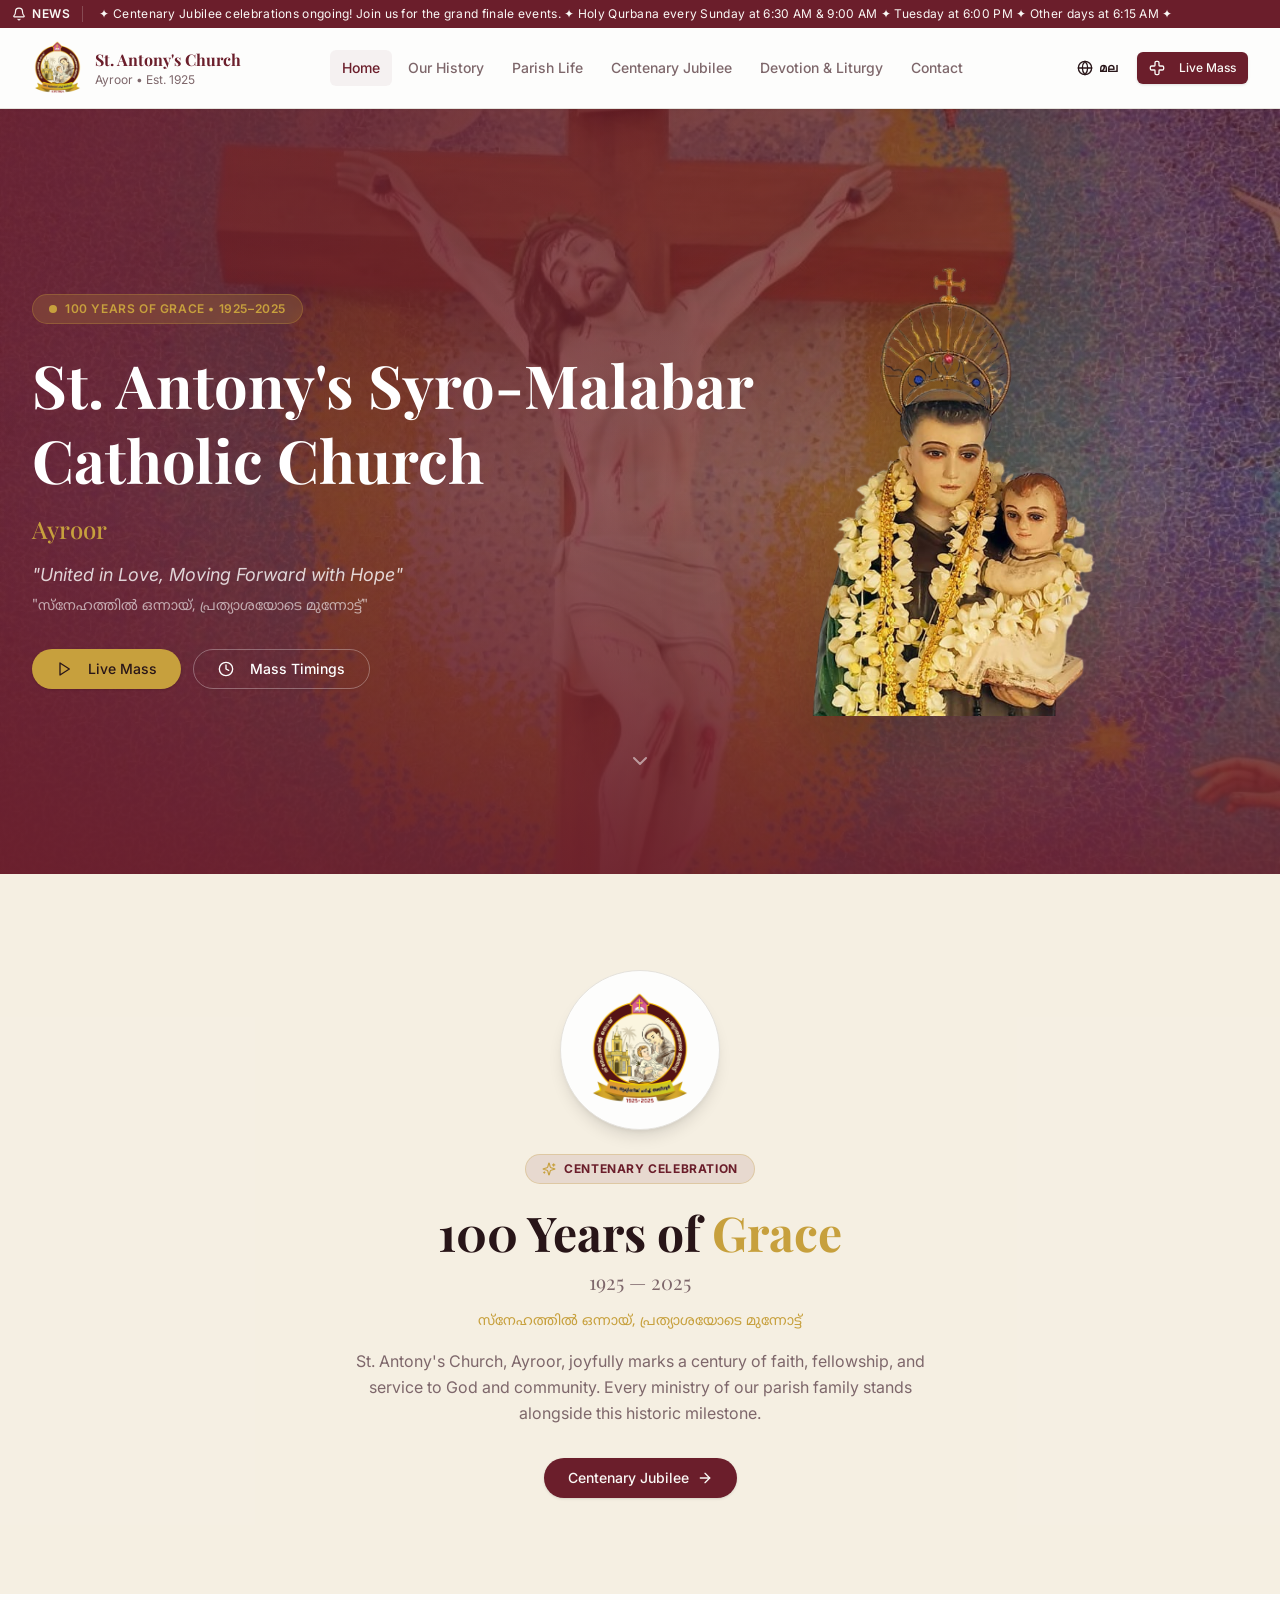
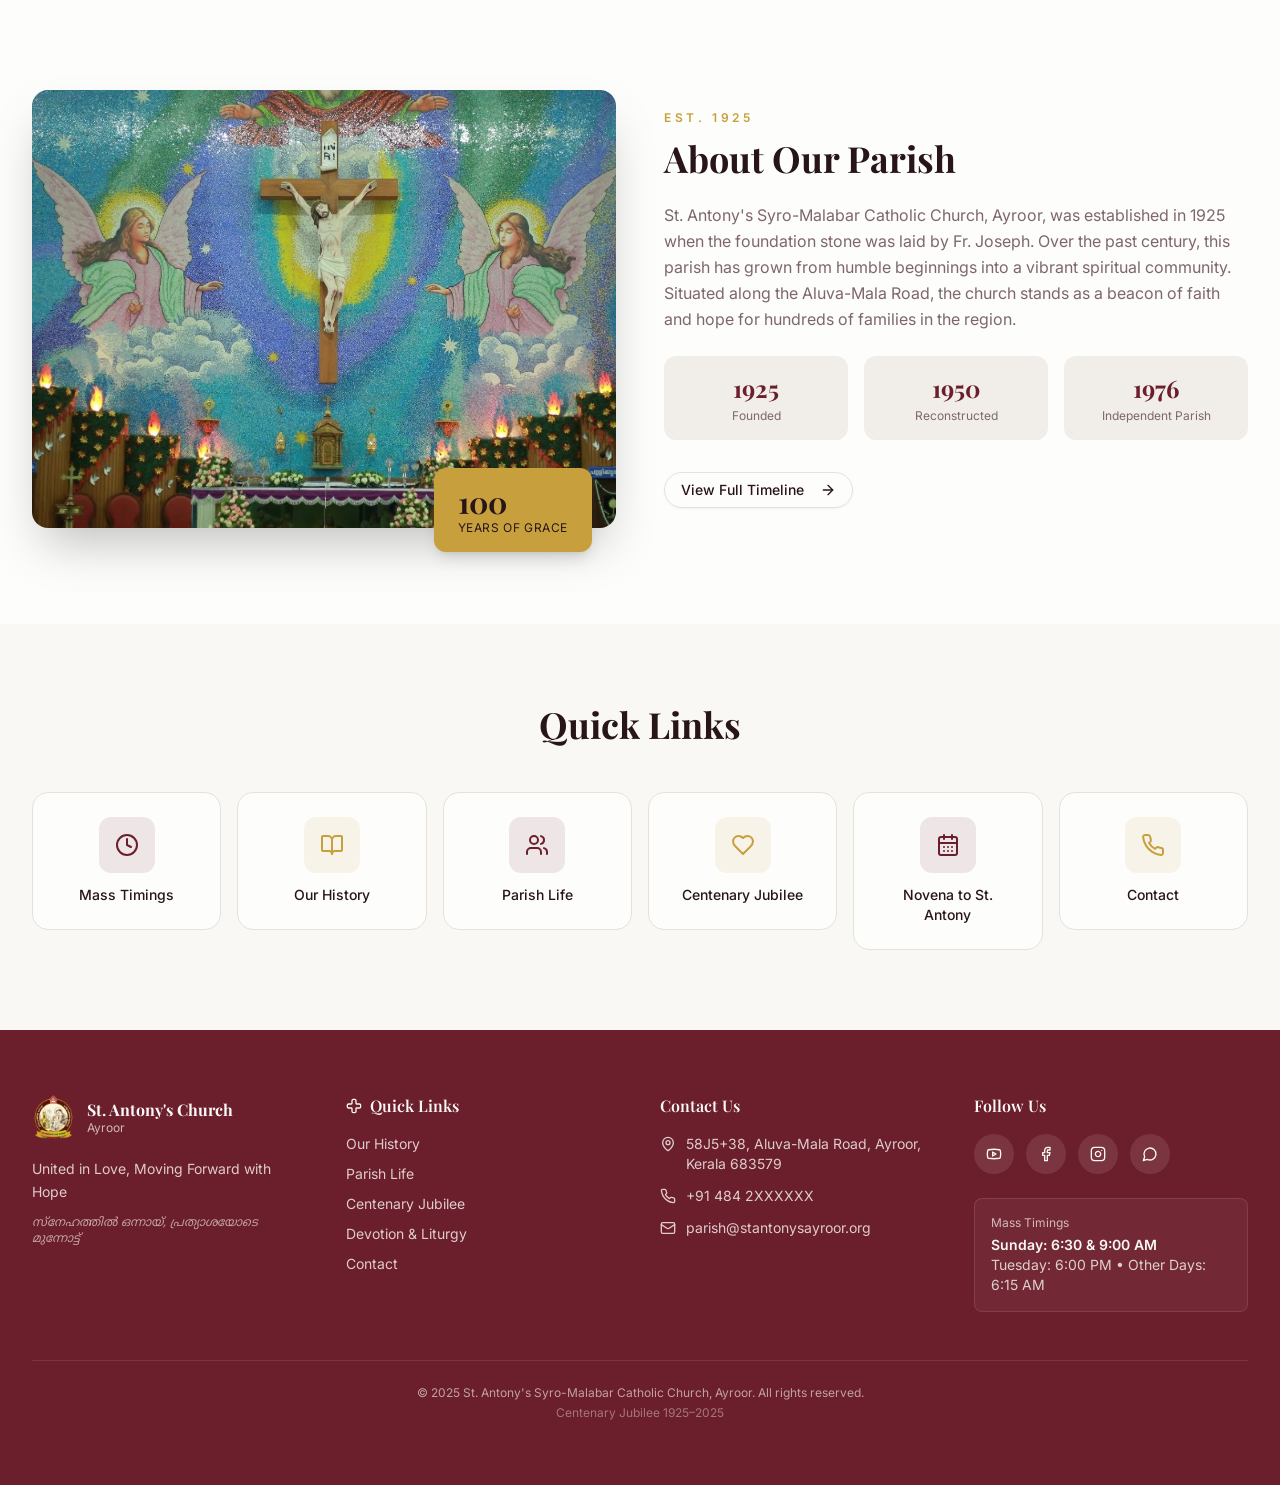
==== commit 05dfd261: "Replace the two centenary CTAs with a single Centenary Jubilee button Removes "Parish Instagram" and" ====
--- a/index.html
+++ b/index.html
@@ -11,7 +11,7 @@
 <body class="min-h-screen flex flex-col">
 <div class="bg-primary text-primary-foreground py-1.5 overflow-hidden relative"><div class="flex items-center"><div class="flex-shrink-0 px-3 flex items-center gap-1.5 border-r border-primary-foreground/20 z-10 bg-primary"><svg xmlns="http://www.w3.org/2000/svg" width="24" height="24" viewBox="0 0 24 24" fill="none" stroke="currentColor" stroke-width="2" stroke-linecap="round" stroke-linejoin="round" class="lucide lucide-bell w-3.5 h-3.5"><path d="M10.268 21a2 2 0 0 0 3.464 0"></path><path d="M3.262 15.326A1 1 0 0 0 4 17h16a1 1 0 0 0 .74-1.673C19.41 13.956 18 12.499 18 8A6 6 0 0 0 6 8c0 4.499-1.411 5.956-2.738 7.326"></path></svg><span class="text-xs font-body font-semibold uppercase tracking-wider hidden sm:inline">News</span></div><div class="overflow-hidden flex-1"><p class="animate-ticker whitespace-nowrap text-xs font-body tracking-wide pl-4">&#10022; Centenary Jubilee celebrations ongoing! Join us for the grand finale events. &#10022; Holy Qurbana every Sunday at 6:30 AM &amp; 9:00 AM &#10022; Tuesday at 6:00 PM &#10022; Other days at 6:15 AM &#10022;</p></div></div></div><nav class="bg-card/95 backdrop-blur-md shadow-sm sticky top-0 z-50 border-b border-border"><div class="max-w-7xl mx-auto px-4 sm:px-6 lg:px-8"><div class="flex items-center justify-between h-16 md:h-20"><a class="flex items-center gap-3 flex-shrink-0" href="index.html"><img src="assets/images/logo.png" alt="Church Logo" class="h-10 md:h-14 w-auto"><div class="hidden sm:block"><p class="font-heading text-sm md:text-base font-bold text-primary leading-tight">St. Antony's Church</p><p class="text-[10px] md:text-xs text-muted-foreground font-body">Ayroor &bull; Est. 1925</p></div></a><div class="hidden lg:flex items-center gap-1"><a class="px-3 py-2 text-sm font-body font-medium rounded-md transition-colors text-primary bg-primary/5" href="index.html">Home</a><a class="px-3 py-2 text-sm font-body font-medium rounded-md transition-colors text-muted-foreground hover:text-primary hover:bg-primary/5" href="history.html">Our History</a><a class="px-3 py-2 text-sm font-body font-medium rounded-md transition-colors text-muted-foreground hover:text-primary hover:bg-primary/5" href="parish-life.html">Parish Life</a><a class="px-3 py-2 text-sm font-body font-medium rounded-md transition-colors text-muted-foreground hover:text-primary hover:bg-primary/5" href="jubilee.html">Centenary Jubilee</a><a class="px-3 py-2 text-sm font-body font-medium rounded-md transition-colors text-muted-foreground hover:text-primary hover:bg-primary/5" href="devotion.html">Devotion &amp; Liturgy</a><a class="px-3 py-2 text-sm font-body font-medium rounded-md transition-colors text-muted-foreground hover:text-primary hover:bg-primary/5" href="contact.html">Contact</a></div><div class="flex items-center gap-2"><button onclick="toggleLanguage(this)" class="inline-flex items-center justify-center whitespace-nowrap transition-colors focus-visible:outline-none focus-visible:ring-1 focus-visible:ring-ring disabled:pointer-events-none disabled:opacity-50 [&_svg]:pointer-events-none [&_svg]:size-4 [&_svg]:shrink-0 hover:bg-accent hover:text-accent-foreground h-8 rounded-md px-3 text-xs font-body font-semibold gap-1.5"><svg xmlns="http://www.w3.org/2000/svg" width="24" height="24" viewBox="0 0 24 24" fill="none" stroke="currentColor" stroke-width="2" stroke-linecap="round" stroke-linejoin="round" class="lucide lucide-globe w-4 h-4"><circle cx="12" cy="12" r="10"></circle><path d="M12 2a14.5 14.5 0 0 0 0 20 14.5 14.5 0 0 0 0-20"></path><path d="M2 12h20"></path></svg>മല</button><a class="items-center justify-center gap-2 whitespace-nowrap font-medium transition-colors focus-visible:outline-none focus-visible:ring-1 focus-visible:ring-ring disabled:pointer-events-none disabled:opacity-50 [&_svg]:pointer-events-none [&_svg]:size-4 [&_svg]:shrink-0 text-primary-foreground shadow h-8 rounded-md px-3 hidden md:flex font-body text-xs bg-primary hover:bg-primary/90" href="devotion.html"><svg xmlns="http://www.w3.org/2000/svg" width="24" height="24" viewBox="0 0 24 24" fill="none" stroke="currentColor" stroke-width="2" stroke-linecap="round" stroke-linejoin="round" class="lucide lucide-cross w-3.5 h-3.5 mr-1.5"><path d="M4 9a2 2 0 0 0-2 2v2a2 2 0 0 0 2 2h4a1 1 0 0 1 1 1v4a2 2 0 0 0 2 2h2a2 2 0 0 0 2-2v-4a1 1 0 0 1 1-1h4a2 2 0 0 0 2-2v-2a2 2 0 0 0-2-2h-4a1 1 0 0 1-1-1V4a2 2 0 0 0-2-2h-2a2 2 0 0 0-2 2v4a1 1 0 0 1-1 1z"></path></svg>Live Mass</a><button onclick="toggleMobileMenu()" class="lg:hidden p-2 text-foreground"><svg xmlns="http://www.w3.org/2000/svg" width="24" height="24" viewBox="0 0 24 24" fill="none" stroke="currentColor" stroke-width="2" stroke-linecap="round" stroke-linejoin="round" class="lucide lucide-menu w-5 h-5"><line x1="4" x2="20" y1="12" y2="12"></line><line x1="4" x2="20" y1="6" y2="6"></line><line x1="4" x2="20" y1="18" y2="18"></line></svg></button></div></div><div id="mobile-menu" class="hidden lg:hidden pb-4"><a class="block px-4 py-3 text-sm font-body font-medium rounded-md text-primary bg-primary/5" href="index.html">Home</a><a class="block px-4 py-3 text-sm font-body font-medium rounded-md text-muted-foreground hover:text-primary hover:bg-primary/5" href="history.html">Our History</a><a class="block px-4 py-3 text-sm font-body font-medium rounded-md text-muted-foreground hover:text-primary hover:bg-primary/5" href="parish-life.html">Parish Life</a><a class="block px-4 py-3 text-sm font-body font-medium rounded-md text-muted-foreground hover:text-primary hover:bg-primary/5" href="jubilee.html">Centenary Jubilee</a><a class="block px-4 py-3 text-sm font-body font-medium rounded-md text-muted-foreground hover:text-primary hover:bg-primary/5" href="devotion.html">Devotion & Liturgy</a><a class="block px-4 py-3 text-sm font-body font-medium rounded-md text-muted-foreground hover:text-primary hover:bg-primary/5" href="contact.html">Contact</a></div></div></nav>
 <main class="flex-1">
-<div><section class="relative min-h-[85vh] flex items-center overflow-hidden"><div class="absolute inset-0"><img src="assets/images/hero-church.jpg" alt="St. Antony's Church, Ayroor" class="w-full h-full object-cover"><div class="absolute inset-0 bg-gradient-to-r from-primary/90 via-primary/70 to-primary/40"></div><div class="absolute inset-0 bg-gradient-to-t from-primary/80 via-transparent to-primary/30"></div></div><div class="relative z-10 max-w-7xl mx-auto px-4 sm:px-6 lg:px-8 py-20 w-full"><div class="grid grid-cols-1 lg:grid-cols-2 gap-10 items-center"><div><div class="inline-flex items-center gap-2 bg-secondary/20 backdrop-blur-sm border border-secondary/30 rounded-full px-4 py-1.5 mb-6"><span class="w-2 h-2 bg-secondary rounded-full animate-pulse"></span><span class="text-xs font-body font-semibold text-secondary tracking-wider uppercase">100 Years of Grace &bull; 1925&ndash;2025</span></div><h1 class="font-heading font-bold text-white leading-tight mb-4" style="font-size: clamp(1.5rem, 1rem + 3.4vw, 3.75rem);"><span class="block whitespace-nowrap">St. Antony's Syro-Malabar</span><span class="block">Catholic Church</span></h1><p class="font-heading text-xl sm:text-2xl text-secondary font-medium mb-2">Ayroor</p><p class="font-body text-white/80 text-lg italic mt-4 mb-2">"United in Love, Moving Forward with Hope"</p><p class="font-malayalam text-white/60 text-sm mb-8">"സ്നേഹത്തിൽ ഒന്നായ്, പ്രത്യാശയോടെ മുന്നോട്ട്"</p><div class="flex flex-wrap gap-3"><a class="inline-flex items-center justify-center gap-2 whitespace-nowrap text-sm font-medium transition-colors focus-visible:outline-none focus-visible:ring-1 focus-visible:ring-ring disabled:pointer-events-none disabled:opacity-50 [&_svg]:pointer-events-none [&_svg]:size-4 [&_svg]:shrink-0 shadow h-10 font-body bg-secondary text-secondary-foreground hover:bg-secondary/90 rounded-full px-6" href="devotion.html"><svg xmlns="http://www.w3.org/2000/svg" width="24" height="24" viewBox="0 0 24 24" fill="none" stroke="currentColor" stroke-width="2" stroke-linecap="round" stroke-linejoin="round" class="lucide lucide-play w-4 h-4 mr-2"><polygon points="6 3 20 12 6 21 6 3"></polygon></svg>Live Mass</a><a class="inline-flex items-center justify-center gap-2 whitespace-nowrap text-sm font-medium transition-colors focus-visible:outline-none focus-visible:ring-1 focus-visible:ring-ring disabled:pointer-events-none disabled:opacity-50 [&_svg]:pointer-events-none [&_svg]:size-4 [&_svg]:shrink-0 border bg-transparent shadow-sm hover:text-accent-foreground h-10 font-body border-white/30 text-white hover:bg-white/10 rounded-full px-6" href="devotion.html"><svg xmlns="http://www.w3.org/2000/svg" width="24" height="24" viewBox="0 0 24 24" fill="none" stroke="currentColor" stroke-width="2" stroke-linecap="round" stroke-linejoin="round" class="lucide lucide-clock w-4 h-4 mr-2"><circle cx="12" cy="12" r="10"></circle><polyline points="12 6 12 12 16 14"></polyline></svg>Mass Timings</a></div></div><div class="hidden lg:flex justify-center"><div class="relative"><div class="absolute inset-0 bg-gradient-to-t from-secondary/20 to-transparent rounded-full blur-3xl scale-110"></div><img src="assets/images/st-antony.png" alt="St. Antony of Padua" class="relative h-[450px] w-auto object-contain drop-shadow-2xl"></div></div></div><button onclick="scrollToNextSection()" class="absolute bottom-6 left-1/2 -translate-x-1/2 z-10 animate-bounce"><svg xmlns="http://www.w3.org/2000/svg" width="24" height="24" viewBox="0 0 24 24" fill="none" stroke="currentColor" stroke-width="2" stroke-linecap="round" stroke-linejoin="round" class="lucide lucide-chevron-down w-6 h-6 text-white/50"><path d="m6 9 6 6 6-6"></path></svg></button></div></section><section class="py-16 md:py-24 bg-secondary/10 relative overflow-hidden"><div class="max-w-7xl mx-auto px-4 sm:px-6 lg:px-8 relative z-10 text-center"><div class="flex justify-center mb-6"><div class="relative flex items-center justify-center bg-card rounded-full shadow-lg border border-border" style="width: clamp(120px, 20vw, 160px); height: clamp(120px, 20vw, 160px);"><img src="assets/images/logo.png" alt="Centenary Emblem &ndash; St. Antony's Church, Ayroor" style="width: clamp(88px, 15vw, 120px); height: clamp(88px, 15vw, 120px); object-fit: contain;"></div></div><div class="inline-flex items-center gap-2 bg-primary/10 border border-secondary/30 rounded-full px-4 py-1.5 mb-6"><svg xmlns="http://www.w3.org/2000/svg" width="24" height="24" viewBox="0 0 24 24" fill="none" stroke="currentColor" stroke-width="2" stroke-linecap="round" stroke-linejoin="round" class="lucide lucide-sparkles w-3.5 h-3.5 text-secondary"><path d="M9.937 15.5A2 2 0 0 0 8.5 14.063l-6.135-1.582a.5.5 0 0 1 0-.962L8.5 9.936A2 2 0 0 0 9.937 8.5l1.582-6.135a.5.5 0 0 1 .962 0L14.063 8.5A2 2 0 0 0 15.5 9.937l6.135 1.581a.5.5 0 0 1 0 .964L15.5 14.063a2 2 0 0 0-1.437 1.437l-1.582 6.135a.5.5 0 0 1-.963 0z"></path><path d="M20 3v4"></path><path d="M22 5h-4"></path><path d="M4 17v2"></path><path d="M5 18H3"></path></svg><span class="text-xs font-body font-bold text-primary tracking-wider uppercase">Centenary Celebration</span></div><h2 class="font-heading text-3xl md:text-5xl font-bold text-foreground mb-3">100 Years of <span class="text-secondary">Grace</span></h2><p class="font-heading text-xl text-muted-foreground mb-4">1925 &mdash; 2025</p><p class="font-malayalam text-secondary text-sm mb-4">സ്നേഹത്തിൽ ഒന്നായ്, പ്രത്യാശയോടെ മുന്നോട്ട്</p><p class="font-body text-muted-foreground leading-relaxed max-w-xl mx-auto mb-8">St. Antony's Church, Ayroor, joyfully marks a century of faith, fellowship, and service to God and community. Every ministry of our parish family stands alongside this historic milestone.</p><div class="flex flex-wrap justify-center gap-3"><a href="https://www.instagram.com/stantonyschurchayroor/" target="_blank" rel="noopener noreferrer" class="inline-flex items-center justify-center gap-2 whitespace-nowrap text-sm font-medium transition-colors focus-visible:outline-none focus-visible:ring-1 focus-visible:ring-ring disabled:pointer-events-none disabled:opacity-50 [&_svg]:pointer-events-none [&_svg]:size-4 [&_svg]:shrink-0 shadow h-10 font-body bg-primary text-primary-foreground hover:bg-primary/90 rounded-full px-6">Parish Instagram<svg xmlns="http://www.w3.org/2000/svg" width="24" height="24" viewBox="0 0 24 24" fill="none" stroke="currentColor" stroke-width="2" stroke-linecap="round" stroke-linejoin="round" class="lucide lucide-arrow-right w-4 h-4"><path d="M5 12h14"></path><path d="m12 5 7 7-7 7"></path></svg></a><a href="#about-parish" class="inline-flex items-center justify-center gap-2 whitespace-nowrap text-sm font-medium transition-colors focus-visible:outline-none focus-visible:ring-1 focus-visible:ring-ring disabled:pointer-events-none disabled:opacity-50 [&_svg]:pointer-events-none [&_svg]:size-4 [&_svg]:shrink-0 border border-input bg-transparent shadow-sm hover:bg-accent hover:text-accent-foreground h-9 px-4 py-2 font-body rounded-full">About the Parish</a></div></div></section><section id="about-parish" class="py-16 md:py-24 bg-card"><div class="max-w-7xl mx-auto px-4 sm:px-6 lg:px-8"><div class="grid grid-cols-1 lg:grid-cols-2 gap-12 items-center"><div class="relative"><div class="aspect-[4/3] rounded-2xl overflow-hidden shadow-2xl"><img src="assets/images/altar.jpg" alt="The Altar at St. Antony's Church" class="w-full h-full object-cover"></div><div class="absolute -bottom-6 -right-4 md:right-6 bg-secondary text-secondary-foreground px-6 py-4 rounded-xl shadow-lg"><p class="font-heading text-3xl font-bold">100</p><p class="font-body text-xs uppercase tracking-wider">Years of Grace</p></div></div><div><p class="font-body text-xs tracking-[0.3em] uppercase text-secondary font-semibold mb-3">Est. 1925</p><h2 class="font-heading text-3xl md:text-4xl font-bold text-foreground mb-6">About Our Parish</h2><p class="font-body text-muted-foreground leading-relaxed mb-6">St. Antony's Syro-Malabar Catholic Church, Ayroor, was established in 1925 when the foundation stone was laid by Fr. Joseph. Over the past century, this parish has grown from humble beginnings into a vibrant spiritual community. Situated along the Aluva-Mala Road, the church stands as a beacon of faith and hope for hundreds of families in the region.</p><div class="grid grid-cols-3 gap-4 mb-8"><div class="text-center p-4 bg-muted rounded-xl"><p class="font-heading text-2xl font-bold text-primary">1925</p><p class="font-body text-xs text-muted-foreground mt-1">Founded</p></div><div class="text-center p-4 bg-muted rounded-xl"><p class="font-heading text-2xl font-bold text-primary">1950</p><p class="font-body text-xs text-muted-foreground mt-1">Reconstructed</p></div><div class="text-center p-4 bg-muted rounded-xl"><p class="font-heading text-2xl font-bold text-primary">1976</p><p class="font-body text-xs text-muted-foreground mt-1">Independent Parish</p></div></div><a class="inline-flex items-center justify-center gap-2 whitespace-nowrap text-sm font-medium transition-colors focus-visible:outline-none focus-visible:ring-1 focus-visible:ring-ring disabled:pointer-events-none disabled:opacity-50 [&_svg]:pointer-events-none [&_svg]:size-4 [&_svg]:shrink-0 border border-input bg-transparent shadow-sm hover:bg-accent hover:text-accent-foreground h-9 px-4 py-2 font-body rounded-full" href="history.html">View Full Timeline<svg xmlns="http://www.w3.org/2000/svg" width="24" height="24" viewBox="0 0 24 24" fill="none" stroke="currentColor" stroke-width="2" stroke-linecap="round" stroke-linejoin="round" class="lucide lucide-arrow-right w-4 h-4 ml-2"><path d="M5 12h14"></path><path d="m12 5 7 7-7 7"></path></svg></a></div></div></div></section><section class="py-16 md:py-20 bg-background"><div class="max-w-7xl mx-auto px-4 sm:px-6 lg:px-8"><div class="text-center mb-12"><h2 class="font-heading text-3xl md:text-4xl font-bold text-foreground">Quick Links</h2></div><div class="grid grid-cols-2 md:grid-cols-3 lg:grid-cols-6 gap-4"><div><a class="flex flex-col items-center gap-3 p-6 bg-card rounded-2xl border border-border hover:shadow-lg hover:border-secondary/30 transition-all duration-300 group" href="devotion.html"><div class="w-14 h-14 rounded-xl bg-primary/10 text-primary flex items-center justify-center group-hover:scale-110 transition-transform"><svg xmlns="http://www.w3.org/2000/svg" width="24" height="24" viewBox="0 0 24 24" fill="none" stroke="currentColor" stroke-width="2" stroke-linecap="round" stroke-linejoin="round" class="lucide lucide-clock w-6 h-6"><circle cx="12" cy="12" r="10"></circle><polyline points="12 6 12 12 16 14"></polyline></svg></div><p class="font-body text-sm font-medium text-foreground text-center">Mass Timings</p></a></div><div><a class="flex flex-col items-center gap-3 p-6 bg-card rounded-2xl border border-border hover:shadow-lg hover:border-secondary/30 transition-all duration-300 group" href="history.html"><div class="w-14 h-14 rounded-xl bg-secondary/10 text-secondary flex items-center justify-center group-hover:scale-110 transition-transform"><svg xmlns="http://www.w3.org/2000/svg" width="24" height="24" viewBox="0 0 24 24" fill="none" stroke="currentColor" stroke-width="2" stroke-linecap="round" stroke-linejoin="round" class="lucide lucide-book-open w-6 h-6"><path d="M12 7v14"></path><path d="M3 18a1 1 0 0 1-1-1V4a1 1 0 0 1 1-1h5a4 4 0 0 1 4 4 4 4 0 0 1 4-4h5a1 1 0 0 1 1 1v13a1 1 0 0 1-1 1h-6a3 3 0 0 0-3 3 3 3 0 0 0-3-3z"></path></svg></div><p class="font-body text-sm font-medium text-foreground text-center">Our History</p></a></div><div><a class="flex flex-col items-center gap-3 p-6 bg-card rounded-2xl border border-border hover:shadow-lg hover:border-secondary/30 transition-all duration-300 group" href="parish-life.html"><div class="w-14 h-14 rounded-xl bg-primary/10 text-primary flex items-center justify-center group-hover:scale-110 transition-transform"><svg xmlns="http://www.w3.org/2000/svg" width="24" height="24" viewBox="0 0 24 24" fill="none" stroke="currentColor" stroke-width="2" stroke-linecap="round" stroke-linejoin="round" class="lucide lucide-users w-6 h-6"><path d="M16 21v-2a4 4 0 0 0-4-4H6a4 4 0 0 0-4 4v2"></path><circle cx="9" cy="7" r="4"></circle><path d="M22 21v-2a4 4 0 0 0-3-3.87"></path><path d="M16 3.13a4 4 0 0 1 0 7.75"></path></svg></div><p class="font-body text-sm font-medium text-foreground text-center">Parish Life</p></a></div><div><a class="flex flex-col items-center gap-3 p-6 bg-card rounded-2xl border border-border hover:shadow-lg hover:border-secondary/30 transition-all duration-300 group" href="jubilee.html"><div class="w-14 h-14 rounded-xl bg-secondary/10 text-secondary flex items-center justify-center group-hover:scale-110 transition-transform"><svg xmlns="http://www.w3.org/2000/svg" width="24" height="24" viewBox="0 0 24 24" fill="none" stroke="currentColor" stroke-width="2" stroke-linecap="round" stroke-linejoin="round" class="lucide lucide-heart w-6 h-6"><path d="M19 14c1.49-1.46 3-3.21 3-5.5A5.5 5.5 0 0 0 16.5 3c-1.76 0-3 .5-4.5 2-1.5-1.5-2.74-2-4.5-2A5.5 5.5 0 0 0 2 8.5c0 2.3 1.5 4.05 3 5.5l7 7Z"></path></svg></div><p class="font-body text-sm font-medium text-foreground text-center">Centenary Jubilee</p></a></div><div><a class="flex flex-col items-center gap-3 p-6 bg-card rounded-2xl border border-border hover:shadow-lg hover:border-secondary/30 transition-all duration-300 group" href="devotion.html"><div class="w-14 h-14 rounded-xl bg-primary/10 text-primary flex items-center justify-center group-hover:scale-110 transition-transform"><svg xmlns="http://www.w3.org/2000/svg" width="24" height="24" viewBox="0 0 24 24" fill="none" stroke="currentColor" stroke-width="2" stroke-linecap="round" stroke-linejoin="round" class="lucide lucide-calendar-days w-6 h-6"><path d="M8 2v4"></path><path d="M16 2v4"></path><rect width="18" height="18" x="3" y="4" rx="2"></rect><path d="M3 10h18"></path><path d="M8 14h.01"></path><path d="M12 14h.01"></path><path d="M16 14h.01"></path><path d="M8 18h.01"></path><path d="M12 18h.01"></path><path d="M16 18h.01"></path></svg></div><p class="font-body text-sm font-medium text-foreground text-center">Novena to St. Antony</p></a></div><div><a class="flex flex-col items-center gap-3 p-6 bg-card rounded-2xl border border-border hover:shadow-lg hover:border-secondary/30 transition-all duration-300 group" href="contact.html"><div class="w-14 h-14 rounded-xl bg-secondary/10 text-secondary flex items-center justify-center group-hover:scale-110 transition-transform"><svg xmlns="http://www.w3.org/2000/svg" width="24" height="24" viewBox="0 0 24 24" fill="none" stroke="currentColor" stroke-width="2" stroke-linecap="round" stroke-linejoin="round" class="lucide lucide-phone w-6 h-6"><path d="M22 16.92v3a2 2 0 0 1-2.18 2 19.79 19.79 0 0 1-8.63-3.07 19.5 19.5 0 0 1-6-6 19.79 19.79 0 0 1-3.07-8.67A2 2 0 0 1 4.11 2h3a2 2 0 0 1 2 1.72 12.84 12.84 0 0 0 .7 2.81 2 2 0 0 1-.45 2.11L8.09 9.91a16 16 0 0 0 6 6l1.27-1.27a2 2 0 0 1 2.11-.45 12.84 12.84 0 0 0 2.81.7A2 2 0 0 1 22 16.92z"></path></svg></div><p class="font-body text-sm font-medium text-foreground text-center">Contact</p></a></div></div></div></section></div>
+<div><section class="relative min-h-[85vh] flex items-center overflow-hidden"><div class="absolute inset-0"><img src="assets/images/hero-church.jpg" alt="St. Antony's Church, Ayroor" class="w-full h-full object-cover"><div class="absolute inset-0 bg-gradient-to-r from-primary/90 via-primary/70 to-primary/40"></div><div class="absolute inset-0 bg-gradient-to-t from-primary/80 via-transparent to-primary/30"></div></div><div class="relative z-10 max-w-7xl mx-auto px-4 sm:px-6 lg:px-8 py-20 w-full"><div class="grid grid-cols-1 lg:grid-cols-2 gap-10 items-center"><div><div class="inline-flex items-center gap-2 bg-secondary/20 backdrop-blur-sm border border-secondary/30 rounded-full px-4 py-1.5 mb-6"><span class="w-2 h-2 bg-secondary rounded-full animate-pulse"></span><span class="text-xs font-body font-semibold text-secondary tracking-wider uppercase">100 Years of Grace &bull; 1925&ndash;2025</span></div><h1 class="font-heading font-bold text-white leading-tight mb-4" style="font-size: clamp(1.5rem, 1rem + 3.4vw, 3.75rem);"><span class="block whitespace-nowrap">St. Antony's Syro-Malabar</span><span class="block">Catholic Church</span></h1><p class="font-heading text-xl sm:text-2xl text-secondary font-medium mb-2">Ayroor</p><p class="font-body text-white/80 text-lg italic mt-4 mb-2">"United in Love, Moving Forward with Hope"</p><p class="font-malayalam text-white/60 text-sm mb-8">"സ്നേഹത്തിൽ ഒന്നായ്, പ്രത്യാശയോടെ മുന്നോട്ട്"</p><div class="flex flex-wrap gap-3"><a class="inline-flex items-center justify-center gap-2 whitespace-nowrap text-sm font-medium transition-colors focus-visible:outline-none focus-visible:ring-1 focus-visible:ring-ring disabled:pointer-events-none disabled:opacity-50 [&_svg]:pointer-events-none [&_svg]:size-4 [&_svg]:shrink-0 shadow h-10 font-body bg-secondary text-secondary-foreground hover:bg-secondary/90 rounded-full px-6" href="devotion.html"><svg xmlns="http://www.w3.org/2000/svg" width="24" height="24" viewBox="0 0 24 24" fill="none" stroke="currentColor" stroke-width="2" stroke-linecap="round" stroke-linejoin="round" class="lucide lucide-play w-4 h-4 mr-2"><polygon points="6 3 20 12 6 21 6 3"></polygon></svg>Live Mass</a><a class="inline-flex items-center justify-center gap-2 whitespace-nowrap text-sm font-medium transition-colors focus-visible:outline-none focus-visible:ring-1 focus-visible:ring-ring disabled:pointer-events-none disabled:opacity-50 [&_svg]:pointer-events-none [&_svg]:size-4 [&_svg]:shrink-0 border bg-transparent shadow-sm hover:text-accent-foreground h-10 font-body border-white/30 text-white hover:bg-white/10 rounded-full px-6" href="devotion.html"><svg xmlns="http://www.w3.org/2000/svg" width="24" height="24" viewBox="0 0 24 24" fill="none" stroke="currentColor" stroke-width="2" stroke-linecap="round" stroke-linejoin="round" class="lucide lucide-clock w-4 h-4 mr-2"><circle cx="12" cy="12" r="10"></circle><polyline points="12 6 12 12 16 14"></polyline></svg>Mass Timings</a></div></div><div class="hidden lg:flex justify-center"><div class="relative"><div class="absolute inset-0 bg-gradient-to-t from-secondary/20 to-transparent rounded-full blur-3xl scale-110"></div><img src="assets/images/st-antony.png" alt="St. Antony of Padua" class="relative h-[450px] w-auto object-contain drop-shadow-2xl"></div></div></div><button onclick="scrollToNextSection()" class="absolute bottom-6 left-1/2 -translate-x-1/2 z-10 animate-bounce"><svg xmlns="http://www.w3.org/2000/svg" width="24" height="24" viewBox="0 0 24 24" fill="none" stroke="currentColor" stroke-width="2" stroke-linecap="round" stroke-linejoin="round" class="lucide lucide-chevron-down w-6 h-6 text-white/50"><path d="m6 9 6 6 6-6"></path></svg></button></div></section><section class="py-16 md:py-24 bg-secondary/10 relative overflow-hidden"><div class="max-w-7xl mx-auto px-4 sm:px-6 lg:px-8 relative z-10 text-center"><div class="flex justify-center mb-6"><div class="relative flex items-center justify-center bg-card rounded-full shadow-lg border border-border" style="width: clamp(120px, 20vw, 160px); height: clamp(120px, 20vw, 160px);"><img src="assets/images/logo.png" alt="Centenary Emblem &ndash; St. Antony's Church, Ayroor" style="width: clamp(88px, 15vw, 120px); height: clamp(88px, 15vw, 120px); object-fit: contain;"></div></div><div class="inline-flex items-center gap-2 bg-primary/10 border border-secondary/30 rounded-full px-4 py-1.5 mb-6"><svg xmlns="http://www.w3.org/2000/svg" width="24" height="24" viewBox="0 0 24 24" fill="none" stroke="currentColor" stroke-width="2" stroke-linecap="round" stroke-linejoin="round" class="lucide lucide-sparkles w-3.5 h-3.5 text-secondary"><path d="M9.937 15.5A2 2 0 0 0 8.5 14.063l-6.135-1.582a.5.5 0 0 1 0-.962L8.5 9.936A2 2 0 0 0 9.937 8.5l1.582-6.135a.5.5 0 0 1 .962 0L14.063 8.5A2 2 0 0 0 15.5 9.937l6.135 1.581a.5.5 0 0 1 0 .964L15.5 14.063a2 2 0 0 0-1.437 1.437l-1.582 6.135a.5.5 0 0 1-.963 0z"></path><path d="M20 3v4"></path><path d="M22 5h-4"></path><path d="M4 17v2"></path><path d="M5 18H3"></path></svg><span class="text-xs font-body font-bold text-primary tracking-wider uppercase">Centenary Celebration</span></div><h2 class="font-heading text-3xl md:text-5xl font-bold text-foreground mb-3">100 Years of <span class="text-secondary">Grace</span></h2><p class="font-heading text-xl text-muted-foreground mb-4">1925 &mdash; 2025</p><p class="font-malayalam text-secondary text-sm mb-4">സ്നേഹത്തിൽ ഒന്നായ്, പ്രത്യാശയോടെ മുന്നോട്ട്</p><p class="font-body text-muted-foreground leading-relaxed max-w-xl mx-auto mb-8">St. Antony's Church, Ayroor, joyfully marks a century of faith, fellowship, and service to God and community. Every ministry of our parish family stands alongside this historic milestone.</p><div class="flex flex-wrap justify-center gap-3"><a href="jubilee.html" class="inline-flex items-center justify-center gap-2 whitespace-nowrap text-sm font-medium transition-colors focus-visible:outline-none focus-visible:ring-1 focus-visible:ring-ring disabled:pointer-events-none disabled:opacity-50 [&_svg]:pointer-events-none [&_svg]:size-4 [&_svg]:shrink-0 shadow h-10 font-body bg-primary text-primary-foreground hover:bg-primary/90 rounded-full px-6">Centenary Jubilee<svg xmlns="http://www.w3.org/2000/svg" width="24" height="24" viewBox="0 0 24 24" fill="none" stroke="currentColor" stroke-width="2" stroke-linecap="round" stroke-linejoin="round" class="lucide lucide-arrow-right w-4 h-4"><path d="M5 12h14"></path><path d="m12 5 7 7-7 7"></path></svg></a></div></div></section><section id="about-parish" class="py-16 md:py-24 bg-card"><div class="max-w-7xl mx-auto px-4 sm:px-6 lg:px-8"><div class="grid grid-cols-1 lg:grid-cols-2 gap-12 items-center"><div class="relative"><div class="aspect-[4/3] rounded-2xl overflow-hidden shadow-2xl"><img src="assets/images/altar.jpg" alt="The Altar at St. Antony's Church" class="w-full h-full object-cover"></div><div class="absolute -bottom-6 -right-4 md:right-6 bg-secondary text-secondary-foreground px-6 py-4 rounded-xl shadow-lg"><p class="font-heading text-3xl font-bold">100</p><p class="font-body text-xs uppercase tracking-wider">Years of Grace</p></div></div><div><p class="font-body text-xs tracking-[0.3em] uppercase text-secondary font-semibold mb-3">Est. 1925</p><h2 class="font-heading text-3xl md:text-4xl font-bold text-foreground mb-6">About Our Parish</h2><p class="font-body text-muted-foreground leading-relaxed mb-6">St. Antony's Syro-Malabar Catholic Church, Ayroor, was established in 1925 when the foundation stone was laid by Fr. Joseph. Over the past century, this parish has grown from humble beginnings into a vibrant spiritual community. Situated along the Aluva-Mala Road, the church stands as a beacon of faith and hope for hundreds of families in the region.</p><div class="grid grid-cols-3 gap-4 mb-8"><div class="text-center p-4 bg-muted rounded-xl"><p class="font-heading text-2xl font-bold text-primary">1925</p><p class="font-body text-xs text-muted-foreground mt-1">Founded</p></div><div class="text-center p-4 bg-muted rounded-xl"><p class="font-heading text-2xl font-bold text-primary">1950</p><p class="font-body text-xs text-muted-foreground mt-1">Reconstructed</p></div><div class="text-center p-4 bg-muted rounded-xl"><p class="font-heading text-2xl font-bold text-primary">1976</p><p class="font-body text-xs text-muted-foreground mt-1">Independent Parish</p></div></div><a class="inline-flex items-center justify-center gap-2 whitespace-nowrap text-sm font-medium transition-colors focus-visible:outline-none focus-visible:ring-1 focus-visible:ring-ring disabled:pointer-events-none disabled:opacity-50 [&_svg]:pointer-events-none [&_svg]:size-4 [&_svg]:shrink-0 border border-input bg-transparent shadow-sm hover:bg-accent hover:text-accent-foreground h-9 px-4 py-2 font-body rounded-full" href="history.html">View Full Timeline<svg xmlns="http://www.w3.org/2000/svg" width="24" height="24" viewBox="0 0 24 24" fill="none" stroke="currentColor" stroke-width="2" stroke-linecap="round" stroke-linejoin="round" class="lucide lucide-arrow-right w-4 h-4 ml-2"><path d="M5 12h14"></path><path d="m12 5 7 7-7 7"></path></svg></a></div></div></div></section><section class="py-16 md:py-20 bg-background"><div class="max-w-7xl mx-auto px-4 sm:px-6 lg:px-8"><div class="text-center mb-12"><h2 class="font-heading text-3xl md:text-4xl font-bold text-foreground">Quick Links</h2></div><div class="grid grid-cols-2 md:grid-cols-3 lg:grid-cols-6 gap-4"><div><a class="flex flex-col items-center gap-3 p-6 bg-card rounded-2xl border border-border hover:shadow-lg hover:border-secondary/30 transition-all duration-300 group" href="devotion.html"><div class="w-14 h-14 rounded-xl bg-primary/10 text-primary flex items-center justify-center group-hover:scale-110 transition-transform"><svg xmlns="http://www.w3.org/2000/svg" width="24" height="24" viewBox="0 0 24 24" fill="none" stroke="currentColor" stroke-width="2" stroke-linecap="round" stroke-linejoin="round" class="lucide lucide-clock w-6 h-6"><circle cx="12" cy="12" r="10"></circle><polyline points="12 6 12 12 16 14"></polyline></svg></div><p class="font-body text-sm font-medium text-foreground text-center">Mass Timings</p></a></div><div><a class="flex flex-col items-center gap-3 p-6 bg-card rounded-2xl border border-border hover:shadow-lg hover:border-secondary/30 transition-all duration-300 group" href="history.html"><div class="w-14 h-14 rounded-xl bg-secondary/10 text-secondary flex items-center justify-center group-hover:scale-110 transition-transform"><svg xmlns="http://www.w3.org/2000/svg" width="24" height="24" viewBox="0 0 24 24" fill="none" stroke="currentColor" stroke-width="2" stroke-linecap="round" stroke-linejoin="round" class="lucide lucide-book-open w-6 h-6"><path d="M12 7v14"></path><path d="M3 18a1 1 0 0 1-1-1V4a1 1 0 0 1 1-1h5a4 4 0 0 1 4 4 4 4 0 0 1 4-4h5a1 1 0 0 1 1 1v13a1 1 0 0 1-1 1h-6a3 3 0 0 0-3 3 3 3 0 0 0-3-3z"></path></svg></div><p class="font-body text-sm font-medium text-foreground text-center">Our History</p></a></div><div><a class="flex flex-col items-center gap-3 p-6 bg-card rounded-2xl border border-border hover:shadow-lg hover:border-secondary/30 transition-all duration-300 group" href="parish-life.html"><div class="w-14 h-14 rounded-xl bg-primary/10 text-primary flex items-center justify-center group-hover:scale-110 transition-transform"><svg xmlns="http://www.w3.org/2000/svg" width="24" height="24" viewBox="0 0 24 24" fill="none" stroke="currentColor" stroke-width="2" stroke-linecap="round" stroke-linejoin="round" class="lucide lucide-users w-6 h-6"><path d="M16 21v-2a4 4 0 0 0-4-4H6a4 4 0 0 0-4 4v2"></path><circle cx="9" cy="7" r="4"></circle><path d="M22 21v-2a4 4 0 0 0-3-3.87"></path><path d="M16 3.13a4 4 0 0 1 0 7.75"></path></svg></div><p class="font-body text-sm font-medium text-foreground text-center">Parish Life</p></a></div><div><a class="flex flex-col items-center gap-3 p-6 bg-card rounded-2xl border border-border hover:shadow-lg hover:border-secondary/30 transition-all duration-300 group" href="jubilee.html"><div class="w-14 h-14 rounded-xl bg-secondary/10 text-secondary flex items-center justify-center group-hover:scale-110 transition-transform"><svg xmlns="http://www.w3.org/2000/svg" width="24" height="24" viewBox="0 0 24 24" fill="none" stroke="currentColor" stroke-width="2" stroke-linecap="round" stroke-linejoin="round" class="lucide lucide-heart w-6 h-6"><path d="M19 14c1.49-1.46 3-3.21 3-5.5A5.5 5.5 0 0 0 16.5 3c-1.76 0-3 .5-4.5 2-1.5-1.5-2.74-2-4.5-2A5.5 5.5 0 0 0 2 8.5c0 2.3 1.5 4.05 3 5.5l7 7Z"></path></svg></div><p class="font-body text-sm font-medium text-foreground text-center">Centenary Jubilee</p></a></div><div><a class="flex flex-col items-center gap-3 p-6 bg-card rounded-2xl border border-border hover:shadow-lg hover:border-secondary/30 transition-all duration-300 group" href="devotion.html"><div class="w-14 h-14 rounded-xl bg-primary/10 text-primary flex items-center justify-center group-hover:scale-110 transition-transform"><svg xmlns="http://www.w3.org/2000/svg" width="24" height="24" viewBox="0 0 24 24" fill="none" stroke="currentColor" stroke-width="2" stroke-linecap="round" stroke-linejoin="round" class="lucide lucide-calendar-days w-6 h-6"><path d="M8 2v4"></path><path d="M16 2v4"></path><rect width="18" height="18" x="3" y="4" rx="2"></rect><path d="M3 10h18"></path><path d="M8 14h.01"></path><path d="M12 14h.01"></path><path d="M16 14h.01"></path><path d="M8 18h.01"></path><path d="M12 18h.01"></path><path d="M16 18h.01"></path></svg></div><p class="font-body text-sm font-medium text-foreground text-center">Novena to St. Antony</p></a></div><div><a class="flex flex-col items-center gap-3 p-6 bg-card rounded-2xl border border-border hover:shadow-lg hover:border-secondary/30 transition-all duration-300 group" href="contact.html"><div class="w-14 h-14 rounded-xl bg-secondary/10 text-secondary flex items-center justify-center group-hover:scale-110 transition-transform"><svg xmlns="http://www.w3.org/2000/svg" width="24" height="24" viewBox="0 0 24 24" fill="none" stroke="currentColor" stroke-width="2" stroke-linecap="round" stroke-linejoin="round" class="lucide lucide-phone w-6 h-6"><path d="M22 16.92v3a2 2 0 0 1-2.18 2 19.79 19.79 0 0 1-8.63-3.07 19.5 19.5 0 0 1-6-6 19.79 19.79 0 0 1-3.07-8.67A2 2 0 0 1 4.11 2h3a2 2 0 0 1 2 1.72 12.84 12.84 0 0 0 .7 2.81 2 2 0 0 1-.45 2.11L8.09 9.91a16 16 0 0 0 6 6l1.27-1.27a2 2 0 0 1 2.11-.45 12.84 12.84 0 0 0 2.81.7A2 2 0 0 1 22 16.92z"></path></svg></div><p class="font-body text-sm font-medium text-foreground text-center">Contact</p></a></div></div></div></section></div>
 </main>
 <footer class="bg-primary text-primary-foreground"><div class="max-w-7xl mx-auto px-4 sm:px-6 lg:px-8 py-12 md:py-16"><div class="grid grid-cols-1 md:grid-cols-2 lg:grid-cols-4 gap-10"><div class="lg:col-span-1"><div class="flex items-center gap-3 mb-4"><img src="assets/images/logo.png" alt="Church Logo" class="h-12 w-auto brightness-100"><div><p class="font-heading text-base font-bold leading-tight">St. Antony's Church</p><p class="text-xs opacity-70 font-body">Ayroor</p></div></div><p class="text-sm opacity-80 font-body leading-relaxed">United in Love, Moving Forward with Hope</p><p class="text-xs opacity-60 font-body mt-3 italic font-malayalam">സ്നേഹത്തിൽ ഒന്നായ്, പ്രത്യാശയോടെ മുന്നോട്ട്</p></div><div><h3 class="font-heading text-base font-semibold mb-4 flex items-center gap-2"><svg xmlns="http://www.w3.org/2000/svg" width="24" height="24" viewBox="0 0 24 24" fill="none" stroke="currentColor" stroke-width="2" stroke-linecap="round" stroke-linejoin="round" class="lucide lucide-cross w-4 h-4"><path d="M4 9a2 2 0 0 0-2 2v2a2 2 0 0 0 2 2h4a1 1 0 0 1 1 1v4a2 2 0 0 0 2 2h2a2 2 0 0 0 2-2v-4a1 1 0 0 1 1-1h4a2 2 0 0 0 2-2v-2a2 2 0 0 0-2-2h-4a1 1 0 0 1-1-1V4a2 2 0 0 0-2-2h-2a2 2 0 0 0-2 2v4a1 1 0 0 1-1 1z"></path></svg>Quick Links</h3><ul class="space-y-2.5 font-body text-sm"><li><a class="opacity-80 hover:opacity-100 transition-opacity" href="history.html">Our History</a></li><li><a class="opacity-80 hover:opacity-100 transition-opacity" href="parish-life.html">Parish Life</a></li><li><a class="opacity-80 hover:opacity-100 transition-opacity" href="jubilee.html">Centenary Jubilee</a></li><li><a class="opacity-80 hover:opacity-100 transition-opacity" href="devotion.html">Devotion &amp; Liturgy</a></li><li><a class="opacity-80 hover:opacity-100 transition-opacity" href="contact.html">Contact</a></li></ul></div><div><h3 class="font-heading text-base font-semibold mb-4">Contact Us</h3><ul class="space-y-3 font-body text-sm"><li class="flex items-start gap-2.5"><svg xmlns="http://www.w3.org/2000/svg" width="24" height="24" viewBox="0 0 24 24" fill="none" stroke="currentColor" stroke-width="2" stroke-linecap="round" stroke-linejoin="round" class="lucide lucide-map-pin w-4 h-4 mt-0.5 flex-shrink-0 opacity-80"><path d="M20 10c0 4.993-5.539 10.193-7.399 11.799a1 1 0 0 1-1.202 0C9.539 20.193 4 14.993 4 10a8 8 0 0 1 16 0"></path><circle cx="12" cy="10" r="3"></circle></svg><span class="opacity-80">58J5+38, Aluva-Mala Road, Ayroor, Kerala 683579</span></li><li class="flex items-center gap-2.5"><svg xmlns="http://www.w3.org/2000/svg" width="24" height="24" viewBox="0 0 24 24" fill="none" stroke="currentColor" stroke-width="2" stroke-linecap="round" stroke-linejoin="round" class="lucide lucide-phone w-4 h-4 flex-shrink-0 opacity-80"><path d="M22 16.92v3a2 2 0 0 1-2.18 2 19.79 19.79 0 0 1-8.63-3.07 19.5 19.5 0 0 1-6-6 19.79 19.79 0 0 1-3.07-8.67A2 2 0 0 1 4.11 2h3a2 2 0 0 1 2 1.72 12.84 12.84 0 0 0 .7 2.81 2 2 0 0 1-.45 2.11L8.09 9.91a16 16 0 0 0 6 6l1.27-1.27a2 2 0 0 1 2.11-.45 12.84 12.84 0 0 0 2.81.7A2 2 0 0 1 22 16.92z"></path></svg><span class="opacity-80">+91 484 2XXXXXX</span></li><li class="flex items-center gap-2.5"><svg xmlns="http://www.w3.org/2000/svg" width="24" height="24" viewBox="0 0 24 24" fill="none" stroke="currentColor" stroke-width="2" stroke-linecap="round" stroke-linejoin="round" class="lucide lucide-mail w-4 h-4 flex-shrink-0 opacity-80"><rect width="20" height="16" x="2" y="4" rx="2"></rect><path d="m22 7-8.97 5.7a1.94 1.94 0 0 1-2.06 0L2 7"></path></svg><span class="opacity-80">parish@stantonysayroor.org</span></li></ul></div><div><h3 class="font-heading text-base font-semibold mb-4">Follow Us</h3><div class="flex gap-3"><a href="https://www.youtube.com/@stantonyschurchayroor" target="_blank" rel="noopener noreferrer" class="w-10 h-10 rounded-full bg-primary-foreground/10 flex items-center justify-center hover:bg-primary-foreground/20 transition-colors"><svg xmlns="http://www.w3.org/2000/svg" width="24" height="24" viewBox="0 0 24 24" fill="none" stroke="currentColor" stroke-width="2" stroke-linecap="round" stroke-linejoin="round" class="lucide lucide-youtube w-4 h-4"><path d="M2.5 17a24.12 24.12 0 0 1 0-10 2 2 0 0 1 1.4-1.4 49.56 49.56 0 0 1 16.2 0A2 2 0 0 1 21.5 7a24.12 24.12 0 0 1 0 10 2 2 0 0 1-1.4 1.4 49.55 49.55 0 0 1-16.2 0A2 2 0 0 1 2.5 17"></path><path d="m10 15 5-3-5-3z"></path></svg></a><a href="https://www.facebook.com/stantonyschurchayroor/" target="_blank" rel="noopener noreferrer" class="w-10 h-10 rounded-full bg-primary-foreground/10 flex items-center justify-center hover:bg-primary-foreground/20 transition-colors"><svg xmlns="http://www.w3.org/2000/svg" width="24" height="24" viewBox="0 0 24 24" fill="none" stroke="currentColor" stroke-width="2" stroke-linecap="round" stroke-linejoin="round" class="lucide lucide-facebook w-4 h-4"><path d="M18 2h-3a5 5 0 0 0-5 5v3H7v4h3v8h4v-8h3l1-4h-4V7a1 1 0 0 1 1-1h3z"></path></svg></a><a href="https://www.instagram.com/stantonyschurchayroor/" target="_blank" rel="noopener noreferrer" class="w-10 h-10 rounded-full bg-primary-foreground/10 flex items-center justify-center hover:bg-primary-foreground/20 transition-colors"><svg xmlns="http://www.w3.org/2000/svg" width="24" height="24" viewBox="0 0 24 24" fill="none" stroke="currentColor" stroke-width="2" stroke-linecap="round" stroke-linejoin="round" class="lucide lucide-instagram w-4 h-4"><rect width="20" height="20" x="2" y="2" rx="5" ry="5"></rect><path d="M16 11.37A4 4 0 1 1 12.63 8 4 4 0 0 1 16 11.37z"></path><line x1="17.5" x2="17.51" y1="6.5" y2="6.5"></line></svg></a><a href="https://www.whatsapp.com/channel/0029VaAH7XgEwEjxKJOsho42" target="_blank" rel="noopener noreferrer" class="w-10 h-10 rounded-full bg-primary-foreground/10 flex items-center justify-center hover:bg-primary-foreground/20 transition-colors"><svg xmlns="http://www.w3.org/2000/svg" width="24" height="24" viewBox="0 0 24 24" fill="none" stroke="currentColor" stroke-width="2" stroke-linecap="round" stroke-linejoin="round" class="lucide lucide-message-circle w-4 h-4"><path d="M7.9 20A9 9 0 1 0 4 16.1L2 22Z"></path></svg></a></div><div class="mt-6 p-4 rounded-lg bg-primary-foreground/5 border border-primary-foreground/10"><p class="text-xs font-body opacity-70 mb-1">Mass Timings</p><p class="text-sm font-body font-semibold">Sunday: 6:30 &amp; 9:00 AM</p><p class="text-sm font-body opacity-80">Tuesday: 6:00 PM &bull; Other Days: 6:15 AM</p></div></div></div><div class="mt-12 pt-6 border-t border-primary-foreground/10 text-center"><p class="text-xs font-body opacity-60">&copy; 2025 St. Antony's Syro-Malabar Catholic Church, Ayroor. All rights reserved.</p><p class="text-xs font-body opacity-40 mt-1">Centenary Jubilee 1925&ndash;2025</p></div></div></footer>
 <script src="assets/common.js"></script>
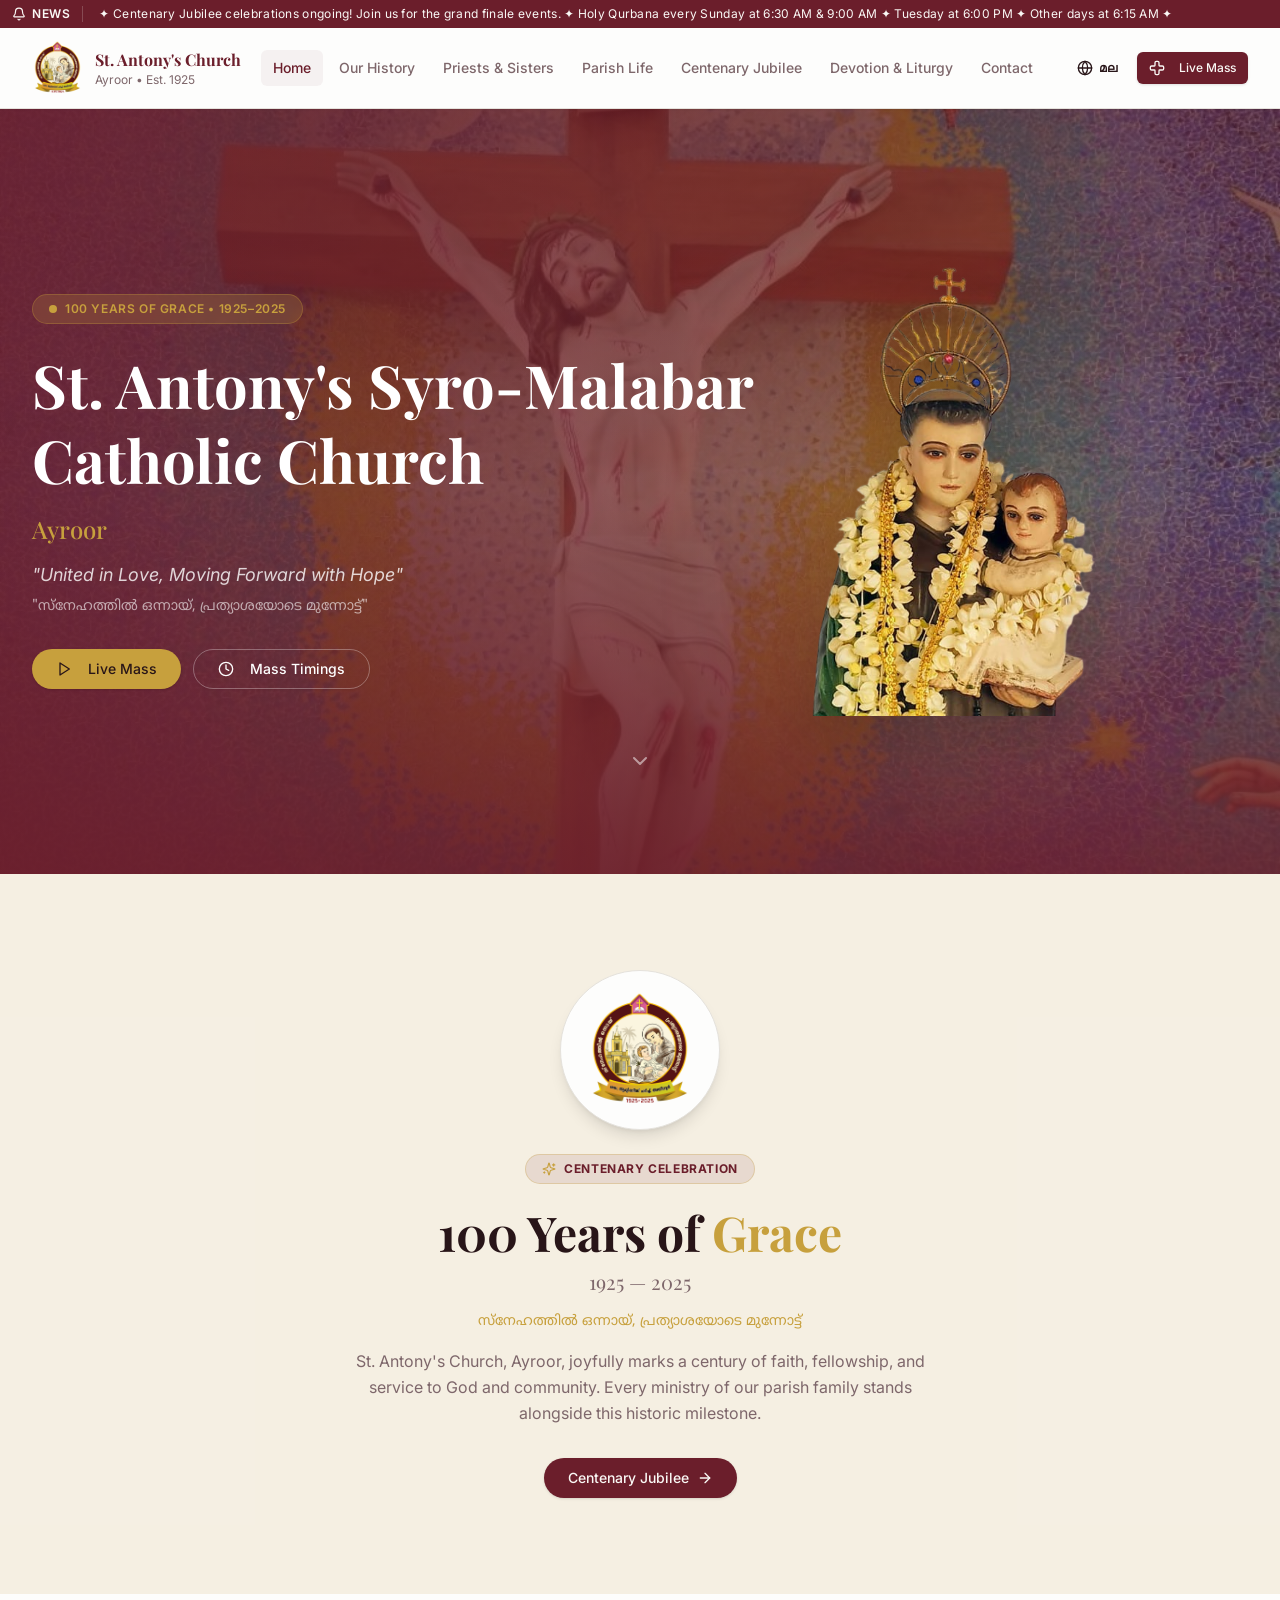
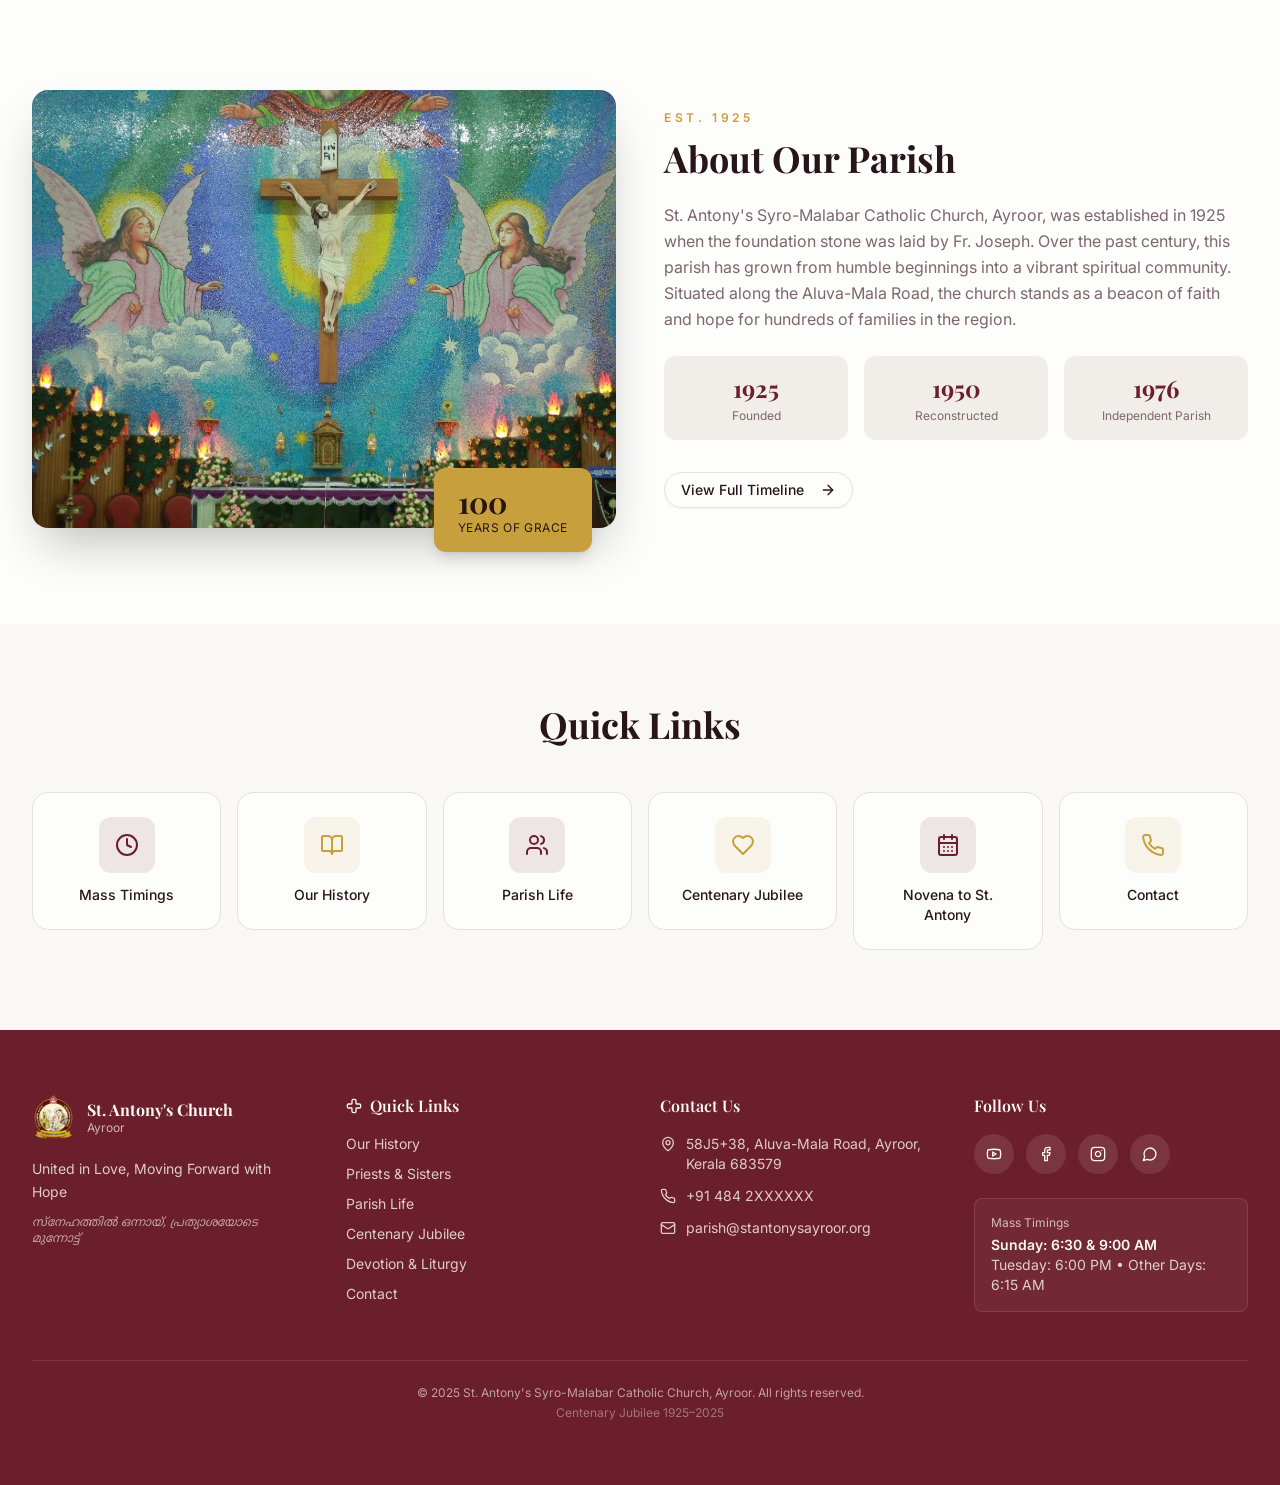
==== commit f2585a12: "Add Priests & Sisters page New clergy.html with the current parish priest, former parish priests in " ====
--- a/index.html
+++ b/index.html
@@ -9,11 +9,11 @@
 <link rel="stylesheet" href="assets/site.css">
 </head>
 <body class="min-h-screen flex flex-col">
-<div class="bg-primary text-primary-foreground py-1.5 overflow-hidden relative"><div class="flex items-center"><div class="flex-shrink-0 px-3 flex items-center gap-1.5 border-r border-primary-foreground/20 z-10 bg-primary"><svg xmlns="http://www.w3.org/2000/svg" width="24" height="24" viewBox="0 0 24 24" fill="none" stroke="currentColor" stroke-width="2" stroke-linecap="round" stroke-linejoin="round" class="lucide lucide-bell w-3.5 h-3.5"><path d="M10.268 21a2 2 0 0 0 3.464 0"></path><path d="M3.262 15.326A1 1 0 0 0 4 17h16a1 1 0 0 0 .74-1.673C19.41 13.956 18 12.499 18 8A6 6 0 0 0 6 8c0 4.499-1.411 5.956-2.738 7.326"></path></svg><span class="text-xs font-body font-semibold uppercase tracking-wider hidden sm:inline">News</span></div><div class="overflow-hidden flex-1"><p class="animate-ticker whitespace-nowrap text-xs font-body tracking-wide pl-4">&#10022; Centenary Jubilee celebrations ongoing! Join us for the grand finale events. &#10022; Holy Qurbana every Sunday at 6:30 AM &amp; 9:00 AM &#10022; Tuesday at 6:00 PM &#10022; Other days at 6:15 AM &#10022;</p></div></div></div><nav class="bg-card/95 backdrop-blur-md shadow-sm sticky top-0 z-50 border-b border-border"><div class="max-w-7xl mx-auto px-4 sm:px-6 lg:px-8"><div class="flex items-center justify-between h-16 md:h-20"><a class="flex items-center gap-3 flex-shrink-0" href="index.html"><img src="assets/images/logo.png" alt="Church Logo" class="h-10 md:h-14 w-auto"><div class="hidden sm:block"><p class="font-heading text-sm md:text-base font-bold text-primary leading-tight">St. Antony's Church</p><p class="text-[10px] md:text-xs text-muted-foreground font-body">Ayroor &bull; Est. 1925</p></div></a><div class="hidden lg:flex items-center gap-1"><a class="px-3 py-2 text-sm font-body font-medium rounded-md transition-colors text-primary bg-primary/5" href="index.html">Home</a><a class="px-3 py-2 text-sm font-body font-medium rounded-md transition-colors text-muted-foreground hover:text-primary hover:bg-primary/5" href="history.html">Our History</a><a class="px-3 py-2 text-sm font-body font-medium rounded-md transition-colors text-muted-foreground hover:text-primary hover:bg-primary/5" href="parish-life.html">Parish Life</a><a class="px-3 py-2 text-sm font-body font-medium rounded-md transition-colors text-muted-foreground hover:text-primary hover:bg-primary/5" href="jubilee.html">Centenary Jubilee</a><a class="px-3 py-2 text-sm font-body font-medium rounded-md transition-colors text-muted-foreground hover:text-primary hover:bg-primary/5" href="devotion.html">Devotion &amp; Liturgy</a><a class="px-3 py-2 text-sm font-body font-medium rounded-md transition-colors text-muted-foreground hover:text-primary hover:bg-primary/5" href="contact.html">Contact</a></div><div class="flex items-center gap-2"><button onclick="toggleLanguage(this)" class="inline-flex items-center justify-center whitespace-nowrap transition-colors focus-visible:outline-none focus-visible:ring-1 focus-visible:ring-ring disabled:pointer-events-none disabled:opacity-50 [&_svg]:pointer-events-none [&_svg]:size-4 [&_svg]:shrink-0 hover:bg-accent hover:text-accent-foreground h-8 rounded-md px-3 text-xs font-body font-semibold gap-1.5"><svg xmlns="http://www.w3.org/2000/svg" width="24" height="24" viewBox="0 0 24 24" fill="none" stroke="currentColor" stroke-width="2" stroke-linecap="round" stroke-linejoin="round" class="lucide lucide-globe w-4 h-4"><circle cx="12" cy="12" r="10"></circle><path d="M12 2a14.5 14.5 0 0 0 0 20 14.5 14.5 0 0 0 0-20"></path><path d="M2 12h20"></path></svg>മല</button><a class="items-center justify-center gap-2 whitespace-nowrap font-medium transition-colors focus-visible:outline-none focus-visible:ring-1 focus-visible:ring-ring disabled:pointer-events-none disabled:opacity-50 [&_svg]:pointer-events-none [&_svg]:size-4 [&_svg]:shrink-0 text-primary-foreground shadow h-8 rounded-md px-3 hidden md:flex font-body text-xs bg-primary hover:bg-primary/90" href="devotion.html"><svg xmlns="http://www.w3.org/2000/svg" width="24" height="24" viewBox="0 0 24 24" fill="none" stroke="currentColor" stroke-width="2" stroke-linecap="round" stroke-linejoin="round" class="lucide lucide-cross w-3.5 h-3.5 mr-1.5"><path d="M4 9a2 2 0 0 0-2 2v2a2 2 0 0 0 2 2h4a1 1 0 0 1 1 1v4a2 2 0 0 0 2 2h2a2 2 0 0 0 2-2v-4a1 1 0 0 1 1-1h4a2 2 0 0 0 2-2v-2a2 2 0 0 0-2-2h-4a1 1 0 0 1-1-1V4a2 2 0 0 0-2-2h-2a2 2 0 0 0-2 2v4a1 1 0 0 1-1 1z"></path></svg>Live Mass</a><button onclick="toggleMobileMenu()" class="lg:hidden p-2 text-foreground"><svg xmlns="http://www.w3.org/2000/svg" width="24" height="24" viewBox="0 0 24 24" fill="none" stroke="currentColor" stroke-width="2" stroke-linecap="round" stroke-linejoin="round" class="lucide lucide-menu w-5 h-5"><line x1="4" x2="20" y1="12" y2="12"></line><line x1="4" x2="20" y1="6" y2="6"></line><line x1="4" x2="20" y1="18" y2="18"></line></svg></button></div></div><div id="mobile-menu" class="hidden lg:hidden pb-4"><a class="block px-4 py-3 text-sm font-body font-medium rounded-md text-primary bg-primary/5" href="index.html">Home</a><a class="block px-4 py-3 text-sm font-body font-medium rounded-md text-muted-foreground hover:text-primary hover:bg-primary/5" href="history.html">Our History</a><a class="block px-4 py-3 text-sm font-body font-medium rounded-md text-muted-foreground hover:text-primary hover:bg-primary/5" href="parish-life.html">Parish Life</a><a class="block px-4 py-3 text-sm font-body font-medium rounded-md text-muted-foreground hover:text-primary hover:bg-primary/5" href="jubilee.html">Centenary Jubilee</a><a class="block px-4 py-3 text-sm font-body font-medium rounded-md text-muted-foreground hover:text-primary hover:bg-primary/5" href="devotion.html">Devotion & Liturgy</a><a class="block px-4 py-3 text-sm font-body font-medium rounded-md text-muted-foreground hover:text-primary hover:bg-primary/5" href="contact.html">Contact</a></div></div></nav>
+<div class="bg-primary text-primary-foreground py-1.5 overflow-hidden relative"><div class="flex items-center"><div class="flex-shrink-0 px-3 flex items-center gap-1.5 border-r border-primary-foreground/20 z-10 bg-primary"><svg xmlns="http://www.w3.org/2000/svg" width="24" height="24" viewBox="0 0 24 24" fill="none" stroke="currentColor" stroke-width="2" stroke-linecap="round" stroke-linejoin="round" class="lucide lucide-bell w-3.5 h-3.5"><path d="M10.268 21a2 2 0 0 0 3.464 0"></path><path d="M3.262 15.326A1 1 0 0 0 4 17h16a1 1 0 0 0 .74-1.673C19.41 13.956 18 12.499 18 8A6 6 0 0 0 6 8c0 4.499-1.411 5.956-2.738 7.326"></path></svg><span class="text-xs font-body font-semibold uppercase tracking-wider hidden sm:inline">News</span></div><div class="overflow-hidden flex-1"><p class="animate-ticker whitespace-nowrap text-xs font-body tracking-wide pl-4">&#10022; Centenary Jubilee celebrations ongoing! Join us for the grand finale events. &#10022; Holy Qurbana every Sunday at 6:30 AM &amp; 9:00 AM &#10022; Tuesday at 6:00 PM &#10022; Other days at 6:15 AM &#10022;</p></div></div></div><nav class="bg-card/95 backdrop-blur-md shadow-sm sticky top-0 z-50 border-b border-border"><div class="max-w-7xl mx-auto px-4 sm:px-6 lg:px-8"><div class="flex items-center justify-between h-16 md:h-20"><a class="flex items-center gap-3 flex-shrink-0" href="index.html"><img src="assets/images/logo.png" alt="Church Logo" class="h-10 md:h-14 w-auto"><div class="hidden sm:block"><p class="font-heading text-sm md:text-base font-bold text-primary leading-tight">St. Antony's Church</p><p class="text-[10px] md:text-xs text-muted-foreground font-body">Ayroor &bull; Est. 1925</p></div></a><div class="hidden lg:flex items-center gap-1"><a class="px-3 py-2 text-sm font-body font-medium rounded-md transition-colors text-primary bg-primary/5" href="index.html">Home</a><a class="px-3 py-2 text-sm font-body font-medium rounded-md transition-colors text-muted-foreground hover:text-primary hover:bg-primary/5" href="history.html">Our History</a><a class="px-3 py-2 text-sm font-body font-medium rounded-md transition-colors text-muted-foreground hover:text-primary hover:bg-primary/5" href="clergy.html">Priests &amp; Sisters</a><a class="px-3 py-2 text-sm font-body font-medium rounded-md transition-colors text-muted-foreground hover:text-primary hover:bg-primary/5" href="parish-life.html">Parish Life</a><a class="px-3 py-2 text-sm font-body font-medium rounded-md transition-colors text-muted-foreground hover:text-primary hover:bg-primary/5" href="jubilee.html">Centenary Jubilee</a><a class="px-3 py-2 text-sm font-body font-medium rounded-md transition-colors text-muted-foreground hover:text-primary hover:bg-primary/5" href="devotion.html">Devotion &amp; Liturgy</a><a class="px-3 py-2 text-sm font-body font-medium rounded-md transition-colors text-muted-foreground hover:text-primary hover:bg-primary/5" href="contact.html">Contact</a></div><div class="flex items-center gap-2"><button onclick="toggleLanguage(this)" class="inline-flex items-center justify-center whitespace-nowrap transition-colors focus-visible:outline-none focus-visible:ring-1 focus-visible:ring-ring disabled:pointer-events-none disabled:opacity-50 [&_svg]:pointer-events-none [&_svg]:size-4 [&_svg]:shrink-0 hover:bg-accent hover:text-accent-foreground h-8 rounded-md px-3 text-xs font-body font-semibold gap-1.5"><svg xmlns="http://www.w3.org/2000/svg" width="24" height="24" viewBox="0 0 24 24" fill="none" stroke="currentColor" stroke-width="2" stroke-linecap="round" stroke-linejoin="round" class="lucide lucide-globe w-4 h-4"><circle cx="12" cy="12" r="10"></circle><path d="M12 2a14.5 14.5 0 0 0 0 20 14.5 14.5 0 0 0 0-20"></path><path d="M2 12h20"></path></svg>മല</button><a class="items-center justify-center gap-2 whitespace-nowrap font-medium transition-colors focus-visible:outline-none focus-visible:ring-1 focus-visible:ring-ring disabled:pointer-events-none disabled:opacity-50 [&_svg]:pointer-events-none [&_svg]:size-4 [&_svg]:shrink-0 text-primary-foreground shadow h-8 rounded-md px-3 hidden md:flex font-body text-xs bg-primary hover:bg-primary/90" href="devotion.html"><svg xmlns="http://www.w3.org/2000/svg" width="24" height="24" viewBox="0 0 24 24" fill="none" stroke="currentColor" stroke-width="2" stroke-linecap="round" stroke-linejoin="round" class="lucide lucide-cross w-3.5 h-3.5 mr-1.5"><path d="M4 9a2 2 0 0 0-2 2v2a2 2 0 0 0 2 2h4a1 1 0 0 1 1 1v4a2 2 0 0 0 2 2h2a2 2 0 0 0 2-2v-4a1 1 0 0 1 1-1h4a2 2 0 0 0 2-2v-2a2 2 0 0 0-2-2h-4a1 1 0 0 1-1-1V4a2 2 0 0 0-2-2h-2a2 2 0 0 0-2 2v4a1 1 0 0 1-1 1z"></path></svg>Live Mass</a><button onclick="toggleMobileMenu()" class="lg:hidden p-2 text-foreground"><svg xmlns="http://www.w3.org/2000/svg" width="24" height="24" viewBox="0 0 24 24" fill="none" stroke="currentColor" stroke-width="2" stroke-linecap="round" stroke-linejoin="round" class="lucide lucide-menu w-5 h-5"><line x1="4" x2="20" y1="12" y2="12"></line><line x1="4" x2="20" y1="6" y2="6"></line><line x1="4" x2="20" y1="18" y2="18"></line></svg></button></div></div><div id="mobile-menu" class="hidden lg:hidden pb-4"><a class="block px-4 py-3 text-sm font-body font-medium rounded-md text-primary bg-primary/5" href="index.html">Home</a><a class="block px-4 py-3 text-sm font-body font-medium rounded-md text-muted-foreground hover:text-primary hover:bg-primary/5" href="history.html">Our History</a><a class="block px-4 py-3 text-sm font-body font-medium rounded-md text-muted-foreground hover:text-primary hover:bg-primary/5" href="clergy.html">Priests & Sisters</a><a class="block px-4 py-3 text-sm font-body font-medium rounded-md text-muted-foreground hover:text-primary hover:bg-primary/5" href="parish-life.html">Parish Life</a><a class="block px-4 py-3 text-sm font-body font-medium rounded-md text-muted-foreground hover:text-primary hover:bg-primary/5" href="jubilee.html">Centenary Jubilee</a><a class="block px-4 py-3 text-sm font-body font-medium rounded-md text-muted-foreground hover:text-primary hover:bg-primary/5" href="devotion.html">Devotion & Liturgy</a><a class="block px-4 py-3 text-sm font-body font-medium rounded-md text-muted-foreground hover:text-primary hover:bg-primary/5" href="contact.html">Contact</a></div></div></nav>
 <main class="flex-1">
 <div><section class="relative min-h-[85vh] flex items-center overflow-hidden"><div class="absolute inset-0"><img src="assets/images/hero-church.jpg" alt="St. Antony's Church, Ayroor" class="w-full h-full object-cover"><div class="absolute inset-0 bg-gradient-to-r from-primary/90 via-primary/70 to-primary/40"></div><div class="absolute inset-0 bg-gradient-to-t from-primary/80 via-transparent to-primary/30"></div></div><div class="relative z-10 max-w-7xl mx-auto px-4 sm:px-6 lg:px-8 py-20 w-full"><div class="grid grid-cols-1 lg:grid-cols-2 gap-10 items-center"><div><div class="inline-flex items-center gap-2 bg-secondary/20 backdrop-blur-sm border border-secondary/30 rounded-full px-4 py-1.5 mb-6"><span class="w-2 h-2 bg-secondary rounded-full animate-pulse"></span><span class="text-xs font-body font-semibold text-secondary tracking-wider uppercase">100 Years of Grace &bull; 1925&ndash;2025</span></div><h1 class="font-heading font-bold text-white leading-tight mb-4" style="font-size: clamp(1.5rem, 1rem + 3.4vw, 3.75rem);"><span class="block whitespace-nowrap">St. Antony's Syro-Malabar</span><span class="block">Catholic Church</span></h1><p class="font-heading text-xl sm:text-2xl text-secondary font-medium mb-2">Ayroor</p><p class="font-body text-white/80 text-lg italic mt-4 mb-2">"United in Love, Moving Forward with Hope"</p><p class="font-malayalam text-white/60 text-sm mb-8">"സ്നേഹത്തിൽ ഒന്നായ്, പ്രത്യാശയോടെ മുന്നോട്ട്"</p><div class="flex flex-wrap gap-3"><a class="inline-flex items-center justify-center gap-2 whitespace-nowrap text-sm font-medium transition-colors focus-visible:outline-none focus-visible:ring-1 focus-visible:ring-ring disabled:pointer-events-none disabled:opacity-50 [&_svg]:pointer-events-none [&_svg]:size-4 [&_svg]:shrink-0 shadow h-10 font-body bg-secondary text-secondary-foreground hover:bg-secondary/90 rounded-full px-6" href="devotion.html"><svg xmlns="http://www.w3.org/2000/svg" width="24" height="24" viewBox="0 0 24 24" fill="none" stroke="currentColor" stroke-width="2" stroke-linecap="round" stroke-linejoin="round" class="lucide lucide-play w-4 h-4 mr-2"><polygon points="6 3 20 12 6 21 6 3"></polygon></svg>Live Mass</a><a class="inline-flex items-center justify-center gap-2 whitespace-nowrap text-sm font-medium transition-colors focus-visible:outline-none focus-visible:ring-1 focus-visible:ring-ring disabled:pointer-events-none disabled:opacity-50 [&_svg]:pointer-events-none [&_svg]:size-4 [&_svg]:shrink-0 border bg-transparent shadow-sm hover:text-accent-foreground h-10 font-body border-white/30 text-white hover:bg-white/10 rounded-full px-6" href="devotion.html"><svg xmlns="http://www.w3.org/2000/svg" width="24" height="24" viewBox="0 0 24 24" fill="none" stroke="currentColor" stroke-width="2" stroke-linecap="round" stroke-linejoin="round" class="lucide lucide-clock w-4 h-4 mr-2"><circle cx="12" cy="12" r="10"></circle><polyline points="12 6 12 12 16 14"></polyline></svg>Mass Timings</a></div></div><div class="hidden lg:flex justify-center"><div class="relative"><div class="absolute inset-0 bg-gradient-to-t from-secondary/20 to-transparent rounded-full blur-3xl scale-110"></div><img src="assets/images/st-antony.png" alt="St. Antony of Padua" class="relative h-[450px] w-auto object-contain drop-shadow-2xl"></div></div></div><button onclick="scrollToNextSection()" class="absolute bottom-6 left-1/2 -translate-x-1/2 z-10 animate-bounce"><svg xmlns="http://www.w3.org/2000/svg" width="24" height="24" viewBox="0 0 24 24" fill="none" stroke="currentColor" stroke-width="2" stroke-linecap="round" stroke-linejoin="round" class="lucide lucide-chevron-down w-6 h-6 text-white/50"><path d="m6 9 6 6 6-6"></path></svg></button></div></section><section class="py-16 md:py-24 bg-secondary/10 relative overflow-hidden"><div class="max-w-7xl mx-auto px-4 sm:px-6 lg:px-8 relative z-10 text-center"><div class="flex justify-center mb-6"><div class="relative flex items-center justify-center bg-card rounded-full shadow-lg border border-border" style="width: clamp(120px, 20vw, 160px); height: clamp(120px, 20vw, 160px);"><img src="assets/images/logo.png" alt="Centenary Emblem &ndash; St. Antony's Church, Ayroor" style="width: clamp(88px, 15vw, 120px); height: clamp(88px, 15vw, 120px); object-fit: contain;"></div></div><div class="inline-flex items-center gap-2 bg-primary/10 border border-secondary/30 rounded-full px-4 py-1.5 mb-6"><svg xmlns="http://www.w3.org/2000/svg" width="24" height="24" viewBox="0 0 24 24" fill="none" stroke="currentColor" stroke-width="2" stroke-linecap="round" stroke-linejoin="round" class="lucide lucide-sparkles w-3.5 h-3.5 text-secondary"><path d="M9.937 15.5A2 2 0 0 0 8.5 14.063l-6.135-1.582a.5.5 0 0 1 0-.962L8.5 9.936A2 2 0 0 0 9.937 8.5l1.582-6.135a.5.5 0 0 1 .962 0L14.063 8.5A2 2 0 0 0 15.5 9.937l6.135 1.581a.5.5 0 0 1 0 .964L15.5 14.063a2 2 0 0 0-1.437 1.437l-1.582 6.135a.5.5 0 0 1-.963 0z"></path><path d="M20 3v4"></path><path d="M22 5h-4"></path><path d="M4 17v2"></path><path d="M5 18H3"></path></svg><span class="text-xs font-body font-bold text-primary tracking-wider uppercase">Centenary Celebration</span></div><h2 class="font-heading text-3xl md:text-5xl font-bold text-foreground mb-3">100 Years of <span class="text-secondary">Grace</span></h2><p class="font-heading text-xl text-muted-foreground mb-4">1925 &mdash; 2025</p><p class="font-malayalam text-secondary text-sm mb-4">സ്നേഹത്തിൽ ഒന്നായ്, പ്രത്യാശയോടെ മുന്നോട്ട്</p><p class="font-body text-muted-foreground leading-relaxed max-w-xl mx-auto mb-8">St. Antony's Church, Ayroor, joyfully marks a century of faith, fellowship, and service to God and community. Every ministry of our parish family stands alongside this historic milestone.</p><div class="flex flex-wrap justify-center gap-3"><a href="jubilee.html" class="inline-flex items-center justify-center gap-2 whitespace-nowrap text-sm font-medium transition-colors focus-visible:outline-none focus-visible:ring-1 focus-visible:ring-ring disabled:pointer-events-none disabled:opacity-50 [&_svg]:pointer-events-none [&_svg]:size-4 [&_svg]:shrink-0 shadow h-10 font-body bg-primary text-primary-foreground hover:bg-primary/90 rounded-full px-6">Centenary Jubilee<svg xmlns="http://www.w3.org/2000/svg" width="24" height="24" viewBox="0 0 24 24" fill="none" stroke="currentColor" stroke-width="2" stroke-linecap="round" stroke-linejoin="round" class="lucide lucide-arrow-right w-4 h-4"><path d="M5 12h14"></path><path d="m12 5 7 7-7 7"></path></svg></a></div></div></section><section id="about-parish" class="py-16 md:py-24 bg-card"><div class="max-w-7xl mx-auto px-4 sm:px-6 lg:px-8"><div class="grid grid-cols-1 lg:grid-cols-2 gap-12 items-center"><div class="relative"><div class="aspect-[4/3] rounded-2xl overflow-hidden shadow-2xl"><img src="assets/images/altar.jpg" alt="The Altar at St. Antony's Church" class="w-full h-full object-cover"></div><div class="absolute -bottom-6 -right-4 md:right-6 bg-secondary text-secondary-foreground px-6 py-4 rounded-xl shadow-lg"><p class="font-heading text-3xl font-bold">100</p><p class="font-body text-xs uppercase tracking-wider">Years of Grace</p></div></div><div><p class="font-body text-xs tracking-[0.3em] uppercase text-secondary font-semibold mb-3">Est. 1925</p><h2 class="font-heading text-3xl md:text-4xl font-bold text-foreground mb-6">About Our Parish</h2><p class="font-body text-muted-foreground leading-relaxed mb-6">St. Antony's Syro-Malabar Catholic Church, Ayroor, was established in 1925 when the foundation stone was laid by Fr. Joseph. Over the past century, this parish has grown from humble beginnings into a vibrant spiritual community. Situated along the Aluva-Mala Road, the church stands as a beacon of faith and hope for hundreds of families in the region.</p><div class="grid grid-cols-3 gap-4 mb-8"><div class="text-center p-4 bg-muted rounded-xl"><p class="font-heading text-2xl font-bold text-primary">1925</p><p class="font-body text-xs text-muted-foreground mt-1">Founded</p></div><div class="text-center p-4 bg-muted rounded-xl"><p class="font-heading text-2xl font-bold text-primary">1950</p><p class="font-body text-xs text-muted-foreground mt-1">Reconstructed</p></div><div class="text-center p-4 bg-muted rounded-xl"><p class="font-heading text-2xl font-bold text-primary">1976</p><p class="font-body text-xs text-muted-foreground mt-1">Independent Parish</p></div></div><a class="inline-flex items-center justify-center gap-2 whitespace-nowrap text-sm font-medium transition-colors focus-visible:outline-none focus-visible:ring-1 focus-visible:ring-ring disabled:pointer-events-none disabled:opacity-50 [&_svg]:pointer-events-none [&_svg]:size-4 [&_svg]:shrink-0 border border-input bg-transparent shadow-sm hover:bg-accent hover:text-accent-foreground h-9 px-4 py-2 font-body rounded-full" href="history.html">View Full Timeline<svg xmlns="http://www.w3.org/2000/svg" width="24" height="24" viewBox="0 0 24 24" fill="none" stroke="currentColor" stroke-width="2" stroke-linecap="round" stroke-linejoin="round" class="lucide lucide-arrow-right w-4 h-4 ml-2"><path d="M5 12h14"></path><path d="m12 5 7 7-7 7"></path></svg></a></div></div></div></section><section class="py-16 md:py-20 bg-background"><div class="max-w-7xl mx-auto px-4 sm:px-6 lg:px-8"><div class="text-center mb-12"><h2 class="font-heading text-3xl md:text-4xl font-bold text-foreground">Quick Links</h2></div><div class="grid grid-cols-2 md:grid-cols-3 lg:grid-cols-6 gap-4"><div><a class="flex flex-col items-center gap-3 p-6 bg-card rounded-2xl border border-border hover:shadow-lg hover:border-secondary/30 transition-all duration-300 group" href="devotion.html"><div class="w-14 h-14 rounded-xl bg-primary/10 text-primary flex items-center justify-center group-hover:scale-110 transition-transform"><svg xmlns="http://www.w3.org/2000/svg" width="24" height="24" viewBox="0 0 24 24" fill="none" stroke="currentColor" stroke-width="2" stroke-linecap="round" stroke-linejoin="round" class="lucide lucide-clock w-6 h-6"><circle cx="12" cy="12" r="10"></circle><polyline points="12 6 12 12 16 14"></polyline></svg></div><p class="font-body text-sm font-medium text-foreground text-center">Mass Timings</p></a></div><div><a class="flex flex-col items-center gap-3 p-6 bg-card rounded-2xl border border-border hover:shadow-lg hover:border-secondary/30 transition-all duration-300 group" href="history.html"><div class="w-14 h-14 rounded-xl bg-secondary/10 text-secondary flex items-center justify-center group-hover:scale-110 transition-transform"><svg xmlns="http://www.w3.org/2000/svg" width="24" height="24" viewBox="0 0 24 24" fill="none" stroke="currentColor" stroke-width="2" stroke-linecap="round" stroke-linejoin="round" class="lucide lucide-book-open w-6 h-6"><path d="M12 7v14"></path><path d="M3 18a1 1 0 0 1-1-1V4a1 1 0 0 1 1-1h5a4 4 0 0 1 4 4 4 4 0 0 1 4-4h5a1 1 0 0 1 1 1v13a1 1 0 0 1-1 1h-6a3 3 0 0 0-3 3 3 3 0 0 0-3-3z"></path></svg></div><p class="font-body text-sm font-medium text-foreground text-center">Our History</p></a></div><div><a class="flex flex-col items-center gap-3 p-6 bg-card rounded-2xl border border-border hover:shadow-lg hover:border-secondary/30 transition-all duration-300 group" href="parish-life.html"><div class="w-14 h-14 rounded-xl bg-primary/10 text-primary flex items-center justify-center group-hover:scale-110 transition-transform"><svg xmlns="http://www.w3.org/2000/svg" width="24" height="24" viewBox="0 0 24 24" fill="none" stroke="currentColor" stroke-width="2" stroke-linecap="round" stroke-linejoin="round" class="lucide lucide-users w-6 h-6"><path d="M16 21v-2a4 4 0 0 0-4-4H6a4 4 0 0 0-4 4v2"></path><circle cx="9" cy="7" r="4"></circle><path d="M22 21v-2a4 4 0 0 0-3-3.87"></path><path d="M16 3.13a4 4 0 0 1 0 7.75"></path></svg></div><p class="font-body text-sm font-medium text-foreground text-center">Parish Life</p></a></div><div><a class="flex flex-col items-center gap-3 p-6 bg-card rounded-2xl border border-border hover:shadow-lg hover:border-secondary/30 transition-all duration-300 group" href="jubilee.html"><div class="w-14 h-14 rounded-xl bg-secondary/10 text-secondary flex items-center justify-center group-hover:scale-110 transition-transform"><svg xmlns="http://www.w3.org/2000/svg" width="24" height="24" viewBox="0 0 24 24" fill="none" stroke="currentColor" stroke-width="2" stroke-linecap="round" stroke-linejoin="round" class="lucide lucide-heart w-6 h-6"><path d="M19 14c1.49-1.46 3-3.21 3-5.5A5.5 5.5 0 0 0 16.5 3c-1.76 0-3 .5-4.5 2-1.5-1.5-2.74-2-4.5-2A5.5 5.5 0 0 0 2 8.5c0 2.3 1.5 4.05 3 5.5l7 7Z"></path></svg></div><p class="font-body text-sm font-medium text-foreground text-center">Centenary Jubilee</p></a></div><div><a class="flex flex-col items-center gap-3 p-6 bg-card rounded-2xl border border-border hover:shadow-lg hover:border-secondary/30 transition-all duration-300 group" href="devotion.html"><div class="w-14 h-14 rounded-xl bg-primary/10 text-primary flex items-center justify-center group-hover:scale-110 transition-transform"><svg xmlns="http://www.w3.org/2000/svg" width="24" height="24" viewBox="0 0 24 24" fill="none" stroke="currentColor" stroke-width="2" stroke-linecap="round" stroke-linejoin="round" class="lucide lucide-calendar-days w-6 h-6"><path d="M8 2v4"></path><path d="M16 2v4"></path><rect width="18" height="18" x="3" y="4" rx="2"></rect><path d="M3 10h18"></path><path d="M8 14h.01"></path><path d="M12 14h.01"></path><path d="M16 14h.01"></path><path d="M8 18h.01"></path><path d="M12 18h.01"></path><path d="M16 18h.01"></path></svg></div><p class="font-body text-sm font-medium text-foreground text-center">Novena to St. Antony</p></a></div><div><a class="flex flex-col items-center gap-3 p-6 bg-card rounded-2xl border border-border hover:shadow-lg hover:border-secondary/30 transition-all duration-300 group" href="contact.html"><div class="w-14 h-14 rounded-xl bg-secondary/10 text-secondary flex items-center justify-center group-hover:scale-110 transition-transform"><svg xmlns="http://www.w3.org/2000/svg" width="24" height="24" viewBox="0 0 24 24" fill="none" stroke="currentColor" stroke-width="2" stroke-linecap="round" stroke-linejoin="round" class="lucide lucide-phone w-6 h-6"><path d="M22 16.92v3a2 2 0 0 1-2.18 2 19.79 19.79 0 0 1-8.63-3.07 19.5 19.5 0 0 1-6-6 19.79 19.79 0 0 1-3.07-8.67A2 2 0 0 1 4.11 2h3a2 2 0 0 1 2 1.72 12.84 12.84 0 0 0 .7 2.81 2 2 0 0 1-.45 2.11L8.09 9.91a16 16 0 0 0 6 6l1.27-1.27a2 2 0 0 1 2.11-.45 12.84 12.84 0 0 0 2.81.7A2 2 0 0 1 22 16.92z"></path></svg></div><p class="font-body text-sm font-medium text-foreground text-center">Contact</p></a></div></div></div></section></div>
 </main>
-<footer class="bg-primary text-primary-foreground"><div class="max-w-7xl mx-auto px-4 sm:px-6 lg:px-8 py-12 md:py-16"><div class="grid grid-cols-1 md:grid-cols-2 lg:grid-cols-4 gap-10"><div class="lg:col-span-1"><div class="flex items-center gap-3 mb-4"><img src="assets/images/logo.png" alt="Church Logo" class="h-12 w-auto brightness-100"><div><p class="font-heading text-base font-bold leading-tight">St. Antony's Church</p><p class="text-xs opacity-70 font-body">Ayroor</p></div></div><p class="text-sm opacity-80 font-body leading-relaxed">United in Love, Moving Forward with Hope</p><p class="text-xs opacity-60 font-body mt-3 italic font-malayalam">സ്നേഹത്തിൽ ഒന്നായ്, പ്രത്യാശയോടെ മുന്നോട്ട്</p></div><div><h3 class="font-heading text-base font-semibold mb-4 flex items-center gap-2"><svg xmlns="http://www.w3.org/2000/svg" width="24" height="24" viewBox="0 0 24 24" fill="none" stroke="currentColor" stroke-width="2" stroke-linecap="round" stroke-linejoin="round" class="lucide lucide-cross w-4 h-4"><path d="M4 9a2 2 0 0 0-2 2v2a2 2 0 0 0 2 2h4a1 1 0 0 1 1 1v4a2 2 0 0 0 2 2h2a2 2 0 0 0 2-2v-4a1 1 0 0 1 1-1h4a2 2 0 0 0 2-2v-2a2 2 0 0 0-2-2h-4a1 1 0 0 1-1-1V4a2 2 0 0 0-2-2h-2a2 2 0 0 0-2 2v4a1 1 0 0 1-1 1z"></path></svg>Quick Links</h3><ul class="space-y-2.5 font-body text-sm"><li><a class="opacity-80 hover:opacity-100 transition-opacity" href="history.html">Our History</a></li><li><a class="opacity-80 hover:opacity-100 transition-opacity" href="parish-life.html">Parish Life</a></li><li><a class="opacity-80 hover:opacity-100 transition-opacity" href="jubilee.html">Centenary Jubilee</a></li><li><a class="opacity-80 hover:opacity-100 transition-opacity" href="devotion.html">Devotion &amp; Liturgy</a></li><li><a class="opacity-80 hover:opacity-100 transition-opacity" href="contact.html">Contact</a></li></ul></div><div><h3 class="font-heading text-base font-semibold mb-4">Contact Us</h3><ul class="space-y-3 font-body text-sm"><li class="flex items-start gap-2.5"><svg xmlns="http://www.w3.org/2000/svg" width="24" height="24" viewBox="0 0 24 24" fill="none" stroke="currentColor" stroke-width="2" stroke-linecap="round" stroke-linejoin="round" class="lucide lucide-map-pin w-4 h-4 mt-0.5 flex-shrink-0 opacity-80"><path d="M20 10c0 4.993-5.539 10.193-7.399 11.799a1 1 0 0 1-1.202 0C9.539 20.193 4 14.993 4 10a8 8 0 0 1 16 0"></path><circle cx="12" cy="10" r="3"></circle></svg><span class="opacity-80">58J5+38, Aluva-Mala Road, Ayroor, Kerala 683579</span></li><li class="flex items-center gap-2.5"><svg xmlns="http://www.w3.org/2000/svg" width="24" height="24" viewBox="0 0 24 24" fill="none" stroke="currentColor" stroke-width="2" stroke-linecap="round" stroke-linejoin="round" class="lucide lucide-phone w-4 h-4 flex-shrink-0 opacity-80"><path d="M22 16.92v3a2 2 0 0 1-2.18 2 19.79 19.79 0 0 1-8.63-3.07 19.5 19.5 0 0 1-6-6 19.79 19.79 0 0 1-3.07-8.67A2 2 0 0 1 4.11 2h3a2 2 0 0 1 2 1.72 12.84 12.84 0 0 0 .7 2.81 2 2 0 0 1-.45 2.11L8.09 9.91a16 16 0 0 0 6 6l1.27-1.27a2 2 0 0 1 2.11-.45 12.84 12.84 0 0 0 2.81.7A2 2 0 0 1 22 16.92z"></path></svg><span class="opacity-80">+91 484 2XXXXXX</span></li><li class="flex items-center gap-2.5"><svg xmlns="http://www.w3.org/2000/svg" width="24" height="24" viewBox="0 0 24 24" fill="none" stroke="currentColor" stroke-width="2" stroke-linecap="round" stroke-linejoin="round" class="lucide lucide-mail w-4 h-4 flex-shrink-0 opacity-80"><rect width="20" height="16" x="2" y="4" rx="2"></rect><path d="m22 7-8.97 5.7a1.94 1.94 0 0 1-2.06 0L2 7"></path></svg><span class="opacity-80">parish@stantonysayroor.org</span></li></ul></div><div><h3 class="font-heading text-base font-semibold mb-4">Follow Us</h3><div class="flex gap-3"><a href="https://www.youtube.com/@stantonyschurchayroor" target="_blank" rel="noopener noreferrer" class="w-10 h-10 rounded-full bg-primary-foreground/10 flex items-center justify-center hover:bg-primary-foreground/20 transition-colors"><svg xmlns="http://www.w3.org/2000/svg" width="24" height="24" viewBox="0 0 24 24" fill="none" stroke="currentColor" stroke-width="2" stroke-linecap="round" stroke-linejoin="round" class="lucide lucide-youtube w-4 h-4"><path d="M2.5 17a24.12 24.12 0 0 1 0-10 2 2 0 0 1 1.4-1.4 49.56 49.56 0 0 1 16.2 0A2 2 0 0 1 21.5 7a24.12 24.12 0 0 1 0 10 2 2 0 0 1-1.4 1.4 49.55 49.55 0 0 1-16.2 0A2 2 0 0 1 2.5 17"></path><path d="m10 15 5-3-5-3z"></path></svg></a><a href="https://www.facebook.com/stantonyschurchayroor/" target="_blank" rel="noopener noreferrer" class="w-10 h-10 rounded-full bg-primary-foreground/10 flex items-center justify-center hover:bg-primary-foreground/20 transition-colors"><svg xmlns="http://www.w3.org/2000/svg" width="24" height="24" viewBox="0 0 24 24" fill="none" stroke="currentColor" stroke-width="2" stroke-linecap="round" stroke-linejoin="round" class="lucide lucide-facebook w-4 h-4"><path d="M18 2h-3a5 5 0 0 0-5 5v3H7v4h3v8h4v-8h3l1-4h-4V7a1 1 0 0 1 1-1h3z"></path></svg></a><a href="https://www.instagram.com/stantonyschurchayroor/" target="_blank" rel="noopener noreferrer" class="w-10 h-10 rounded-full bg-primary-foreground/10 flex items-center justify-center hover:bg-primary-foreground/20 transition-colors"><svg xmlns="http://www.w3.org/2000/svg" width="24" height="24" viewBox="0 0 24 24" fill="none" stroke="currentColor" stroke-width="2" stroke-linecap="round" stroke-linejoin="round" class="lucide lucide-instagram w-4 h-4"><rect width="20" height="20" x="2" y="2" rx="5" ry="5"></rect><path d="M16 11.37A4 4 0 1 1 12.63 8 4 4 0 0 1 16 11.37z"></path><line x1="17.5" x2="17.51" y1="6.5" y2="6.5"></line></svg></a><a href="https://www.whatsapp.com/channel/0029VaAH7XgEwEjxKJOsho42" target="_blank" rel="noopener noreferrer" class="w-10 h-10 rounded-full bg-primary-foreground/10 flex items-center justify-center hover:bg-primary-foreground/20 transition-colors"><svg xmlns="http://www.w3.org/2000/svg" width="24" height="24" viewBox="0 0 24 24" fill="none" stroke="currentColor" stroke-width="2" stroke-linecap="round" stroke-linejoin="round" class="lucide lucide-message-circle w-4 h-4"><path d="M7.9 20A9 9 0 1 0 4 16.1L2 22Z"></path></svg></a></div><div class="mt-6 p-4 rounded-lg bg-primary-foreground/5 border border-primary-foreground/10"><p class="text-xs font-body opacity-70 mb-1">Mass Timings</p><p class="text-sm font-body font-semibold">Sunday: 6:30 &amp; 9:00 AM</p><p class="text-sm font-body opacity-80">Tuesday: 6:00 PM &bull; Other Days: 6:15 AM</p></div></div></div><div class="mt-12 pt-6 border-t border-primary-foreground/10 text-center"><p class="text-xs font-body opacity-60">&copy; 2025 St. Antony's Syro-Malabar Catholic Church, Ayroor. All rights reserved.</p><p class="text-xs font-body opacity-40 mt-1">Centenary Jubilee 1925&ndash;2025</p></div></div></footer>
+<footer class="bg-primary text-primary-foreground"><div class="max-w-7xl mx-auto px-4 sm:px-6 lg:px-8 py-12 md:py-16"><div class="grid grid-cols-1 md:grid-cols-2 lg:grid-cols-4 gap-10"><div class="lg:col-span-1"><div class="flex items-center gap-3 mb-4"><img src="assets/images/logo.png" alt="Church Logo" class="h-12 w-auto brightness-100"><div><p class="font-heading text-base font-bold leading-tight">St. Antony's Church</p><p class="text-xs opacity-70 font-body">Ayroor</p></div></div><p class="text-sm opacity-80 font-body leading-relaxed">United in Love, Moving Forward with Hope</p><p class="text-xs opacity-60 font-body mt-3 italic font-malayalam">സ്നേഹത്തിൽ ഒന്നായ്, പ്രത്യാശയോടെ മുന്നോട്ട്</p></div><div><h3 class="font-heading text-base font-semibold mb-4 flex items-center gap-2"><svg xmlns="http://www.w3.org/2000/svg" width="24" height="24" viewBox="0 0 24 24" fill="none" stroke="currentColor" stroke-width="2" stroke-linecap="round" stroke-linejoin="round" class="lucide lucide-cross w-4 h-4"><path d="M4 9a2 2 0 0 0-2 2v2a2 2 0 0 0 2 2h4a1 1 0 0 1 1 1v4a2 2 0 0 0 2 2h2a2 2 0 0 0 2-2v-4a1 1 0 0 1 1-1h4a2 2 0 0 0 2-2v-2a2 2 0 0 0-2-2h-4a1 1 0 0 1-1-1V4a2 2 0 0 0-2-2h-2a2 2 0 0 0-2 2v4a1 1 0 0 1-1 1z"></path></svg>Quick Links</h3><ul class="space-y-2.5 font-body text-sm"><li><a class="opacity-80 hover:opacity-100 transition-opacity" href="history.html">Our History</a></li><li><a class="opacity-80 hover:opacity-100 transition-opacity" href="clergy.html">Priests &amp; Sisters</a></li><li><a class="opacity-80 hover:opacity-100 transition-opacity" href="parish-life.html">Parish Life</a></li><li><a class="opacity-80 hover:opacity-100 transition-opacity" href="jubilee.html">Centenary Jubilee</a></li><li><a class="opacity-80 hover:opacity-100 transition-opacity" href="devotion.html">Devotion &amp; Liturgy</a></li><li><a class="opacity-80 hover:opacity-100 transition-opacity" href="contact.html">Contact</a></li></ul></div><div><h3 class="font-heading text-base font-semibold mb-4">Contact Us</h3><ul class="space-y-3 font-body text-sm"><li class="flex items-start gap-2.5"><svg xmlns="http://www.w3.org/2000/svg" width="24" height="24" viewBox="0 0 24 24" fill="none" stroke="currentColor" stroke-width="2" stroke-linecap="round" stroke-linejoin="round" class="lucide lucide-map-pin w-4 h-4 mt-0.5 flex-shrink-0 opacity-80"><path d="M20 10c0 4.993-5.539 10.193-7.399 11.799a1 1 0 0 1-1.202 0C9.539 20.193 4 14.993 4 10a8 8 0 0 1 16 0"></path><circle cx="12" cy="10" r="3"></circle></svg><span class="opacity-80">58J5+38, Aluva-Mala Road, Ayroor, Kerala 683579</span></li><li class="flex items-center gap-2.5"><svg xmlns="http://www.w3.org/2000/svg" width="24" height="24" viewBox="0 0 24 24" fill="none" stroke="currentColor" stroke-width="2" stroke-linecap="round" stroke-linejoin="round" class="lucide lucide-phone w-4 h-4 flex-shrink-0 opacity-80"><path d="M22 16.92v3a2 2 0 0 1-2.18 2 19.79 19.79 0 0 1-8.63-3.07 19.5 19.5 0 0 1-6-6 19.79 19.79 0 0 1-3.07-8.67A2 2 0 0 1 4.11 2h3a2 2 0 0 1 2 1.72 12.84 12.84 0 0 0 .7 2.81 2 2 0 0 1-.45 2.11L8.09 9.91a16 16 0 0 0 6 6l1.27-1.27a2 2 0 0 1 2.11-.45 12.84 12.84 0 0 0 2.81.7A2 2 0 0 1 22 16.92z"></path></svg><span class="opacity-80">+91 484 2XXXXXX</span></li><li class="flex items-center gap-2.5"><svg xmlns="http://www.w3.org/2000/svg" width="24" height="24" viewBox="0 0 24 24" fill="none" stroke="currentColor" stroke-width="2" stroke-linecap="round" stroke-linejoin="round" class="lucide lucide-mail w-4 h-4 flex-shrink-0 opacity-80"><rect width="20" height="16" x="2" y="4" rx="2"></rect><path d="m22 7-8.97 5.7a1.94 1.94 0 0 1-2.06 0L2 7"></path></svg><span class="opacity-80">parish@stantonysayroor.org</span></li></ul></div><div><h3 class="font-heading text-base font-semibold mb-4">Follow Us</h3><div class="flex gap-3"><a href="https://www.youtube.com/@stantonyschurchayroor" target="_blank" rel="noopener noreferrer" class="w-10 h-10 rounded-full bg-primary-foreground/10 flex items-center justify-center hover:bg-primary-foreground/20 transition-colors"><svg xmlns="http://www.w3.org/2000/svg" width="24" height="24" viewBox="0 0 24 24" fill="none" stroke="currentColor" stroke-width="2" stroke-linecap="round" stroke-linejoin="round" class="lucide lucide-youtube w-4 h-4"><path d="M2.5 17a24.12 24.12 0 0 1 0-10 2 2 0 0 1 1.4-1.4 49.56 49.56 0 0 1 16.2 0A2 2 0 0 1 21.5 7a24.12 24.12 0 0 1 0 10 2 2 0 0 1-1.4 1.4 49.55 49.55 0 0 1-16.2 0A2 2 0 0 1 2.5 17"></path><path d="m10 15 5-3-5-3z"></path></svg></a><a href="https://www.facebook.com/stantonyschurchayroor/" target="_blank" rel="noopener noreferrer" class="w-10 h-10 rounded-full bg-primary-foreground/10 flex items-center justify-center hover:bg-primary-foreground/20 transition-colors"><svg xmlns="http://www.w3.org/2000/svg" width="24" height="24" viewBox="0 0 24 24" fill="none" stroke="currentColor" stroke-width="2" stroke-linecap="round" stroke-linejoin="round" class="lucide lucide-facebook w-4 h-4"><path d="M18 2h-3a5 5 0 0 0-5 5v3H7v4h3v8h4v-8h3l1-4h-4V7a1 1 0 0 1 1-1h3z"></path></svg></a><a href="https://www.instagram.com/stantonyschurchayroor/" target="_blank" rel="noopener noreferrer" class="w-10 h-10 rounded-full bg-primary-foreground/10 flex items-center justify-center hover:bg-primary-foreground/20 transition-colors"><svg xmlns="http://www.w3.org/2000/svg" width="24" height="24" viewBox="0 0 24 24" fill="none" stroke="currentColor" stroke-width="2" stroke-linecap="round" stroke-linejoin="round" class="lucide lucide-instagram w-4 h-4"><rect width="20" height="20" x="2" y="2" rx="5" ry="5"></rect><path d="M16 11.37A4 4 0 1 1 12.63 8 4 4 0 0 1 16 11.37z"></path><line x1="17.5" x2="17.51" y1="6.5" y2="6.5"></line></svg></a><a href="https://www.whatsapp.com/channel/0029VaAH7XgEwEjxKJOsho42" target="_blank" rel="noopener noreferrer" class="w-10 h-10 rounded-full bg-primary-foreground/10 flex items-center justify-center hover:bg-primary-foreground/20 transition-colors"><svg xmlns="http://www.w3.org/2000/svg" width="24" height="24" viewBox="0 0 24 24" fill="none" stroke="currentColor" stroke-width="2" stroke-linecap="round" stroke-linejoin="round" class="lucide lucide-message-circle w-4 h-4"><path d="M7.9 20A9 9 0 1 0 4 16.1L2 22Z"></path></svg></a></div><div class="mt-6 p-4 rounded-lg bg-primary-foreground/5 border border-primary-foreground/10"><p class="text-xs font-body opacity-70 mb-1">Mass Timings</p><p class="text-sm font-body font-semibold">Sunday: 6:30 &amp; 9:00 AM</p><p class="text-sm font-body opacity-80">Tuesday: 6:00 PM &bull; Other Days: 6:15 AM</p></div></div></div><div class="mt-12 pt-6 border-t border-primary-foreground/10 text-center"><p class="text-xs font-body opacity-60">&copy; 2025 St. Antony's Syro-Malabar Catholic Church, Ayroor. All rights reserved.</p><p class="text-xs font-body opacity-40 mt-1">Centenary Jubilee 1925&ndash;2025</p></div></div></footer>
 <script src="assets/common.js"></script>
 </body>
 </html>
